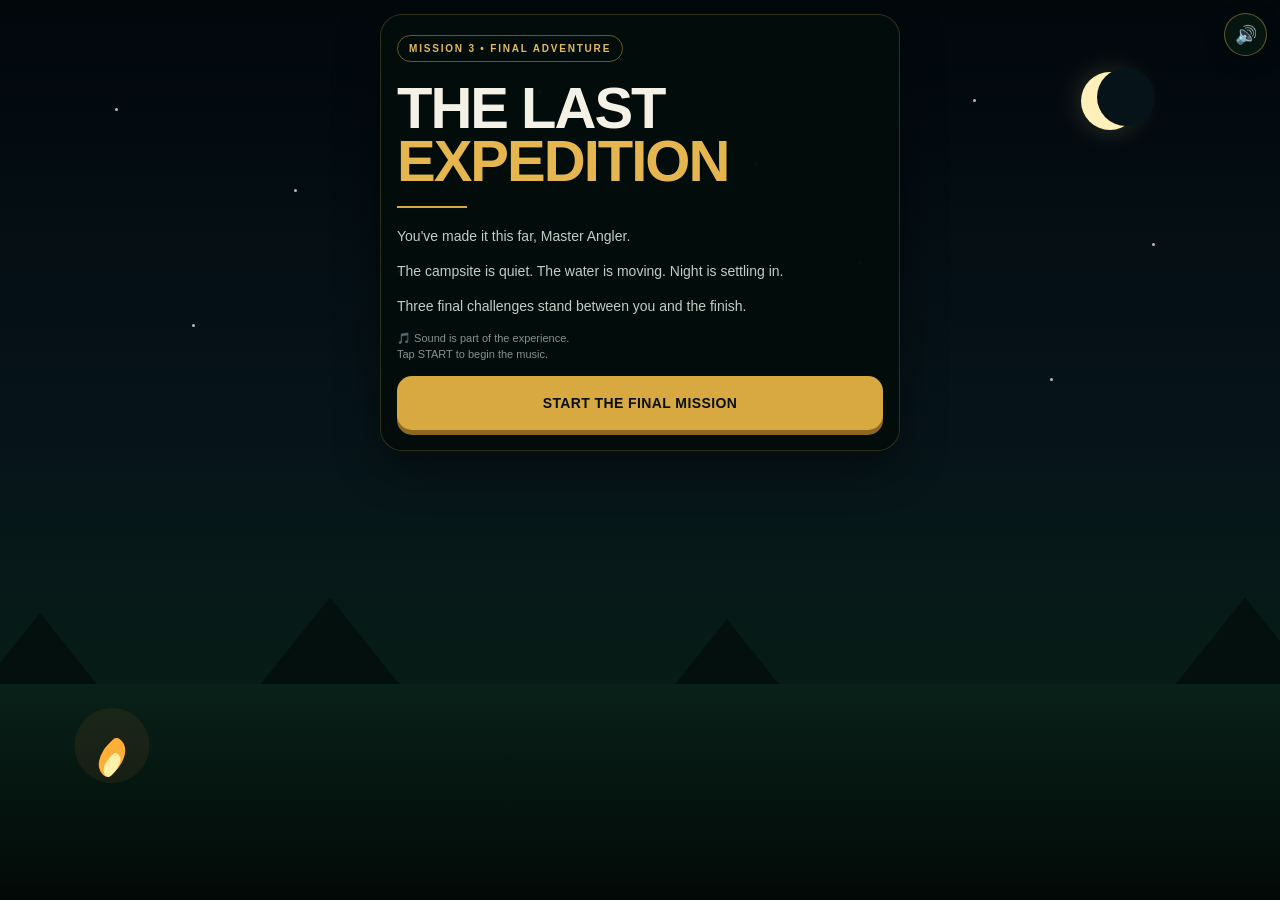
==== index.html @ 0a861576 "Update index.html" ====
<!DOCTYPE html>
<html lang="en">
<head>
<meta charset="UTF-8">

<meta name="viewport"
      content="width=device-width,
               initial-scale=1,
               maximum-scale=1,
               viewport-fit=cover,
               user-scalable=no">

<meta name="theme-color" content="#06110f">
<meta name="apple-mobile-web-app-capable" content="yes">
<meta name="apple-mobile-web-app-status-bar-style" content="black-translucent">

<title>Mission 3 — The Final Expedition</title>

<style>
/* =========================================================
   MISSION 3
   MOBILE-FIRST / IPHONE OPTIMISED
   No external images
   No external CSS
   No external JavaScript
   ========================================================= */

*{
    box-sizing:border-box;
    -webkit-tap-highlight-color:transparent;
}

html,
body{
    margin:0;
    padding:0;
    width:100%;
    height:100%;
    overflow:hidden;
    background:#020907;
    color:#f4f1e6;
    font-family:-apple-system,
                 BlinkMacSystemFont,
                 "Segoe UI",
                 Arial,
                 sans-serif;
}

body{
    overscroll-behavior:none;
}

button,
input{
    font:inherit;
}

button{
    -webkit-appearance:none;
    appearance:none;
}

/* =========================================================
   MAIN WORLD
   ========================================================= */

#app{
    position:relative;
    width:100%;
    height:100svh;
    min-height:100svh;
    overflow:hidden;
    background:
        linear-gradient(
            180deg,
            #02070c 0%,
            #06141a 48%,
            #071c16 76%,
            #020907 100%
        );
}

/* =========================================================
   NIGHT SKY
   ========================================================= */

.sky{
    position:absolute;
    inset:0;
    pointer-events:none;
}

.star{
    position:absolute;
    width:3px;
    height:3px;
    border-radius:50%;
    background:rgba(255,255,255,.72);
}

.s1{left:9%;top:12%}
.s2{left:23%;top:21%}
.s3{left:42%;top:10%}
.s4{left:59%;top:18%}
.s5{left:76%;top:11%}
.s6{left:90%;top:27%}
.s7{left:15%;top:36%}
.s8{left:35%;top:43%}
.s9{left:54%;top:34%}
.s10{left:82%;top:42%}
.s11{left:67%;top:29%}
.s12{left:31%;top:30%}

/* =========================================================
   MOON
   ========================================================= */

.moon{
    position:absolute;
    width:58px;
    height:58px;
    top:8%;
    right:11%;
    border-radius:50%;
    background:#fff0bb;
    box-shadow:0 0 28px rgba(255,220,135,.20);
}

.moon:after{
    content:"";
    position:absolute;
    width:58px;
    height:58px;
    left:16px;
    top:-4px;
    border-radius:50%;
    background:#06141a;
}

/* =========================================================
   MOUNTAINS
   ========================================================= */

.mountains{
    position:absolute;
    left:0;
    right:0;
    bottom:18%;
    height:24%;
    pointer-events:none;
}

.mountain{
    position:absolute;
    bottom:0;
    width:0;
    height:0;
    border-left:100px solid transparent;
    border-right:100px solid transparent;
    border-bottom:125px solid #03100d;
}

.m1{
    left:-60px;
}

.m2{
    left:18%;
    transform:scale(1.25);
}

.m3{
    left:49%;
    transform:scale(.9);
}

.m4{
    right:-65px;
    transform:scale(1.25);
}

/* =========================================================
   GROUND
   ========================================================= */

.ground{
    position:absolute;
    left:0;
    right:0;
    bottom:0;
    height:24%;
    background:
        linear-gradient(
            180deg,
            #092119,
            #020907
        );
}

/* =========================================================
   CAMPFIRE
   ========================================================= */

.campfire{
    position:absolute;
    left:7%;
    bottom:13%;
    width:45px;
    height:58px;
    pointer-events:none;
}

.fireGlow{
    position:absolute;
    left:50%;
    bottom:0;
    width:75px;
    height:75px;
    transform:translateX(-50%);
    border-radius:50%;
    background:rgba(255,147,45,.07);
}

.fireFlame{
    position:absolute;
    left:50%;
    bottom:7px;
    width:24px;
    height:37px;
    transform:
        translateX(-50%)
        rotate(45deg);
    border-radius:5px 70% 5px 70%;
    background:#ffae37;
    animation:fireMove 1.2s ease-in-out infinite alternate;
}

.fireCore{
    position:absolute;
    left:50%;
    bottom:6px;
    width:14px;
    height:24px;
    transform:
        translateX(-50%)
        rotate(45deg);
    border-radius:4px 70% 4px 70%;
    background:#fff1a8;
}

@keyframes fireMove{
    from{
        transform:
            translateX(-50%)
            rotate(40deg)
            scale(.92);
    }
    to{
        transform:
            translateX(-50%)
            rotate(50deg)
            scale(1.06);
    }
}

/* =========================================================
   GAME CONTAINER
   ========================================================= */

#screen{
    position:absolute;
    inset:0;
    z-index:10;

    overflow-y:auto;
    overflow-x:hidden;

    -webkit-overflow-scrolling:touch;

    padding:
        max(14px,env(safe-area-inset-top))
        12px
        max(18px,env(safe-area-inset-bottom));
}

.panel{
    width:100%;
    max-width:520px;
    margin:0 auto;

    padding:20px 16px;

    border-radius:22px;

    background:rgba(3,13,11,.96);

    border:1px solid rgba(229,184,79,.20);

    box-shadow:
        0 15px 45px rgba(0,0,0,.45);
}

.hidden{
    display:none!important;
}

/* =========================================================
   TYPOGRAPHY
   ========================================================= */

.eyebrow{
    display:inline-block;

    padding:7px 11px;

    border:1px solid rgba(225,180,76,.45);
    border-radius:999px;

    color:#e6b85c;

    font-size:10px;
    font-weight:900;
    letter-spacing:1.8px;
}

h1{
    margin:16px 0 0;

    font-size:
        clamp(38px,11vw,58px);

    line-height:.91;

    letter-spacing:-2px;
}

h2{
    margin:8px 0 10px;

    font-size:27px;
    line-height:1.05;

    letter-spacing:-.5px;
}

.gold{
    color:#e5b64f;
}

.subtitle{
    color:#c2cdc7;
    font-size:14px;
    line-height:1.52;
}

.small{
    color:#83938d;
    font-size:11px;
    line-height:1.45;
}

/* =========================================================
   BUTTON
   ========================================================= */

.btn{
    display:block;

    width:100%;
    min-height:54px;

    margin-top:13px;

    border:0;
    border-radius:15px;

    background:#d9a941;
    color:#07100c;

    font-size:14px;
    font-weight:900;

    letter-spacing:.4px;

    box-shadow:
        0 5px 0 #8c671f;

    cursor:pointer;

    transition:
        transform .08s ease,
        box-shadow .08s ease;
}

.btn:active{
    transform:translateY(4px);
    box-shadow:0 1px 0 #8c671f;
}

.btn.secondary{
    background:#10251f;
    color:#e9eee8;
    border:1px solid rgba(255,255,255,.10);
    box-shadow:none;
}

/* =========================================================
   AUDIO BUTTON
   ========================================================= */

.soundButton{
    position:fixed;
    z-index:50;

    right:13px;
    top:
        max(13px,env(safe-area-inset-top));

    width:43px;
    height:43px;

    border-radius:50%;

    border:1px solid rgba(232,187,78,.40);

    background:#071511;
    color:#e4b958;

    font-size:18px;

    box-shadow:0 5px 18px rgba(0,0,0,.35);
}

.soundButton:active{
    transform:scale(.94);
}

/* =========================================================
   START SCREEN
   ========================================================= */

.startIntro{
    margin-top:20px;
}

.startLine{
    width:70px;
    height:2px;

    margin:18px 0;

    background:#d9a941;
}

/* =========================================================
   GAME HEADER
   ========================================================= */

.gameHeader{
    display:flex;
    justify-content:space-between;
    align-items:center;

    margin-bottom:12px;
}

.missionLabel{
    color:#e2b451;
    font-size:10px;
    font-weight:900;
    letter-spacing:1.6px;
}

.audioLabel{
    color:#7f938b;
    font-size:9px;
    letter-spacing:.8px;
}

.progress{
    width:100%;
    height:5px;

    margin-bottom:20px;

    overflow:hidden;

    border-radius:99px;

    background:#14251f;
}

.progressBar{
    height:100%;
    width:33.33%;

    background:#d9a941;

    transition:width .25s ease;
}

/* =========================================================
   CHALLENGE LABEL
   ========================================================= */

.challengeLabel{
    color:#dbad4c;

    font-size:10px;
    font-weight:900;

    letter-spacing:1.7px;
}

/* =========================================================
   WATER CHALLENGE
   ========================================================= */

.waterScene{
    position:relative;

    width:100%;
    height:130px;

    margin:14px 0;

    overflow:hidden;

    border-radius:17px;

    border:1px solid rgba(255,255,255,.09);

    background:
        linear-gradient(
            180deg,
            #78939a 0%,
            #365f69 34%,
            #0b3139 100%
        );
}

.waterLine{
    position:absolute;

    left:-5%;
    width:110%;
    height:18px;

    border-top:
        2px solid
        rgba(226,243,238,.55);

    border-radius:50%;
}

.w1{
    top:27px;
    transform:skewY(-2deg);
}

.w2{
    top:58px;
    transform:skewY(2deg);
}

.w3{
    top:91px;
    transform:skewY(-1deg);
}

.current{
    position:absolute;

    left:15%;
    top:48%;

    color:rgba(255,255,255,.68);

    font-size:25px;

    animation:
        waterDrift 2.1s ease-in-out
        infinite alternate;
}

@keyframes waterDrift{
    from{
        transform:translateX(0);
    }
    to{
        transform:translateX(45px);
    }
}

.waterNote{
    position:absolute;

    right:12px;
    bottom:9px;

    padding:5px 8px;

    border-radius:8px;

    background:rgba(0,0,0,.22);

    color:#e4efeb;

    font-size:9px;
}

/* =========================================================
   CHOICE GRID
   ========================================================= */

.choiceGrid{
    display:grid;

    grid-template-columns:
        repeat(2,minmax(0,1fr));

    gap:9px;

    margin-top:12px;
}

.choice{
    min-height:94px;

    padding:12px;

    text-align:left;

    border-radius:15px;

    border:
        1px solid
        rgba(255,255,255,.09);

    background:#0a1a15;

    color:#eef1e9;

    cursor:pointer;

    transition:
        transform .08s ease,
        background .15s ease,
        border-color .15s ease;
}

.choice:active{
    transform:scale(.97);
}

.choice strong{
    display:block;

    margin-bottom:5px;

    color:#e4b960;

    font-size:13px;
}

.choice span{
    display:block;

    color:#aab9b2;

    font-size:10px;

    line-height:1.4;
}

.choice.correct{
    border-color:#6fbd89;
    background:#0b281b;
}

.choice.wrong{
    border-color:#b85d50;
    background:#2a1513;
}

/* =========================================================
   FEEDBACK
   ========================================================= */

.feedback{
    min-height:48px;

    margin-top:12px;
    padding:11px 12px;

    border-radius:13px;

    background:#06120f;

    color:#b8c5bf;

    font-size:11px;
    line-height:1.45;
}

/* =========================================================
   CHALLENGE 2
   ========================================================= */

.setupBox{
    margin-top:13px;
    padding:14px;

    border-radius:15px;

    background:#091a15;

    border:
        1px solid
        rgba(255,255,255,.07);
}

.setupTitle{
    color:#e5bd69;
    font-weight:900;
    font-size:13px;
}

.setupItems{
    display:grid;

    grid-template-columns:
        repeat(2,minmax(0,1fr));

    gap:8px;

    margin-top:10px;
}

.setupItem{
    min-height:72px;

    border-radius:13px;

    border:
        1px solid
        rgba(255,255,255,.08);

    background:#0d211a;

    color:#e7ece7;

    cursor:pointer;

    font-size:11px;
}

.setupItem.selected{
    border-color:#d9a941;
    background:#1c2818;
}

.setupItem.correct{
    border-color:#6fbd89;
    background:#0b281b;
}

.setupItem.wrong{
    border-color:#b85d50;
    background:#2a1513;
}

.order{
    display:block;

    margin-top:3px;

    color:#7f918a;
    font-size:9px;
}

/* =========================================================
   CHALLENGE 3
   ========================================================= */

.compassWrap{
    margin:15px auto 8px;

    width:170px;
    height:170px;

    position:relative;
}

.compass{
    position:absolute;
    inset:0;

    border-radius:50%;

    border:
        2px solid
        rgba(225,182,82,.45);

    background:
        radial-gradient(
            circle,
            #10251f 0 48%,
            #071511 49% 100%
        );

    box-shadow:
        0 0 28px rgba(0,0,0,.30);
}

.compass .n,
.compass .s,
.compass .e,
.compass .w{
    position:absolute;

    font-weight:900;
    font-size:12px;
}

.compass .n{
    top:8px;
    left:50%;
    transform:translateX(-50%);
    color:#e4b554;
}

.compass .s{
    bottom:8px;
    left:50%;
    transform:translateX(-50%);
    color:#7e9189;
}

.compass .e{
    right:10px;
    top:50%;
    transform:translateY(-50%);
    color:#7e9189;
}

.compass .w{
    left:10px;
    top:50%;
    transform:translateY(-50%);
    color:#7e9189;
}

.compassNeedle{
    position:absolute;

    left:50%;
    top:50%;

    width:4px;
    height:112px;

    transform:
        translate(-50%,-50%)
        rotate(0deg);

    transform-origin:center;

    transition:
        transform .12s linear;
}

.compassNeedle:before{
    content:"";

    position:absolute;

    left:-5px;
    top:0;

    border-left:
        7px solid transparent;

    border-right:
        7px solid transparent;

    border-bottom:
        56px solid #d9a941;
}

.compassNeedle:after{
    content:"";

    position:absolute;

    left:-5px;
    bottom:0;

    border-left:
        7px solid transparent;

    border-right:
        7px solid transparent;

    border-top:
        56px solid #52665e;
}

.compassCenter{
    position:absolute;

    left:50%;
    top:50%;

    width:13px;
    height:13px;

    transform:translate(-50%,-50%);

    border-radius:50%;

    background:#e5bb59;

    border:3px solid #06110e;
}

.headingControl{
    width:100%;
    accent-color:#d9a941;
}

.headingReadout{
    display:flex;
    justify-content:space-between;

    margin-top:6px;

    color:#899b93;
    font-size:10px;
}

.headingValue{
    color:#e3b75a;
    font-weight:900;
}

/* =========================================================
   FINAL
   ========================================================= */

.final{
    text-align:center;
}

.finalIcon{
    font-size:46px;
    margin-bottom:6px;
}

.finalTitle{
    margin:14px 0 17px;

    font-size:
        clamp(38px,11vw,62px);

    line-height:.91;

    letter-spacing:-2px;
}

.finalDetails{
    margin:18px 0;
    padding:15px;

    border-radius:16px;

    background:#071711;

    border:
        1px solid
        rgba(226,181,77,.18);
}

.finalDetails div{
    margin:8px 0;

    color:#b6c3bd;

    font-size:12px;
}

.finalDetails strong{
    color:#e4b75a;
}

.countdown{
    margin-top:22px;

    color:#e4b75a;

    font-size:12px;
    font-weight:900;

    letter-spacing:1.7px;
}

/* =========================================================
   VERY SMALL PHONES
   ========================================================= */

@media(max-width:380px){

    .panel{
        padding:18px 14px;
    }

    h1{
        font-size:36px;
    }

    h2{
        font-size:24px;
    }

    .choice{
        min-height:88px;
        padding:10px;
    }

    .choice strong{
        font-size:12px;
    }

    .choice span{
        font-size:9px;
    }

    .compassWrap{
        width:150px;
        height:150px;
    }

    .compassNeedle{
        height:98px;
    }

    .compassNeedle:before{
        border-bottom-width:49px;
    }

    .compassNeedle:after{
        border-top-width:49px;
    }
}

/* =========================================================
   REDUCE MOTION
   ========================================================= */

@media(prefers-reduced-motion:reduce){

    .fireFlame,
    .current{
        animation:none!important;
    }

    *{
        scroll-behavior:auto!important;
    }
}
</style>
</head>


<body>

<div id="app">

    <!-- LIGHTWEIGHT BACKGROUND -->

    <div class="sky">
        <span class="star s1"></span>
        <span class="star s2"></span>
        <span class="star s3"></span>
        <span class="star s4"></span>
        <span class="star s5"></span>
        <span class="star s6"></span>
        <span class="star s7"></span>
        <span class="star s8"></span>
        <span class="star s9"></span>
        <span class="star s10"></span>
        <span class="star s11"></span>
        <span class="star s12"></span>
    </div>

    <div class="moon"></div>

    <div class="mountains">
        <div class="mountain m1"></div>
        <div class="mountain m2"></div>
        <div class="mountain m3"></div>
        <div class="mountain m4"></div>
    </div>

    <div class="ground"></div>

    <div class="campfire">
        <div class="fireGlow"></div>
        <div class="fireFlame"></div>
        <div class="fireCore"></div>
    </div>


    <!-- =====================================================
         REAL EMBEDDED AUDIO

         This is an actual MP3 embedded directly into the HTML.
         It does NOT need an audio.mp3 file in GitHub.

         It starts after the player presses START.
         ===================================================== -->

    <audio
        id="bgMusic"
        loop
        preload="auto"
        playsinline
        webkit-playsinline>

        <source
            src="[data-uri]"
            type="audio/mpeg">
    </audio>


    <!-- SOUND CONTROL -->

    <button
        class="soundButton"
        id="soundButton"
        aria-label="Toggle sound">
        🔊
    </button>


    <!-- =====================================================
         MAIN SCREEN
         ===================================================== -->

    <main id="screen">

        <!-- START -->

        <section
            class="panel"
            id="startScreen">

            <div class="eyebrow">
                MISSION 3 • FINAL ADVENTURE
            </div>

            <div class="startIntro">

                <h1>
                    THE LAST<br>
                    <span class="gold">
                        EXPEDITION
                    </span>
                </h1>

                <div class="startLine"></div>

                <p class="subtitle">
                    You've made it this far,
                    Master Angler.
                </p>

                <p class="subtitle">
                    The campsite is quiet.
                    The water is moving.
                    Night is settling in.
                </p>

                <p class="subtitle">
                    Three final challenges stand
                    between you and the finish.
                </p>

                <p class="small">
                    🎵 Sound is part of the experience.<br>
                    Tap START to begin the music.
                </p>

                <button
                    class="btn"
                    id="startBtn">
                    START THE FINAL MISSION
                </button>

            </div>

        </section>


        <!-- =================================================
             GAME
             ================================================= -->

        <section
            class="panel hidden"
            id="gameScreen">

            <div class="gameHeader">

                <div class="missionLabel">
                    MISSION 3 / FINAL
                </div>

                <div
                    class="audioLabel"
                    id="audioLabel">
                    🎵 NIGHT AMBIENCE
                </div>

            </div>

            <div class="progress">
                <div
                    class="progressBar"
                    id="progressBar">
                </div>
            </div>


            <!-- =================================================
                 CHALLENGE 1
                 ================================================= -->

            <div id="challenge1">

                <div class="challengeLabel">
                    CHALLENGE 01 — READ THE WATER
                </div>

                <h2>
                    Which water would you trust?
                </h2>

                <p class="subtitle">
                    You're approaching a new stretch
                    of shoreline at dusk. Read the
                    surface before choosing where to
                    approach.
                </p>

                <div class="waterScene">

                    <div class="waterLine w1"></div>
                    <div class="waterLine w2"></div>
                    <div class="waterLine w3"></div>

                    <div class="current">
                        → → →
                    </div>

                    <div class="waterNote">
                        Observe the current
                    </div>

                </div>


                <div class="choiceGrid">

                    <button
                        class="choice waterChoice"
                        data-correct="false">

                        <strong>
                            🌊 Breaking Surge
                        </strong>

                        <span>
                            Repeated waves are hitting
                            the shoreline with force.
                        </span>

                    </button>


                    <button
                        class="choice waterChoice"
                        data-correct="true">

                        <strong>
                            🌊 Steady Current
                        </strong>

                        <span>
                            A predictable flow with a
                            relatively clean surface.
                        </span>

                    </button>


                    <button
                        class="choice waterChoice"
                        data-correct="false">

                        <strong>
                            🌀 Strong Eddy
                        </strong>

                        <span>
                            Water is visibly rotating
                            back against the main flow.
                        </span>

                    </button>


                    <button
                        class="choice waterChoice"
                        data-correct="false">

                        <strong>
                            ⚡ Whitewater
                        </strong>

                        <span>
                            Fast, broken water with
                            obvious turbulence.
                        </span>

                    </button>

                </div>


                <div
                    class="feedback"
                    id="feedback1">

                    Study the water carefully.
                    Don't rush the decision.

                </div>


                <button
                    class="btn hidden"
                    id="next1">

                    CONTINUE

                </button>

            </div>


            <!-- =================================================
                 CHALLENGE 2
                 ================================================= -->

            <div
                id="challenge2"
                class="hidden">

                <div class="challengeLabel">
                    CHALLENGE 02 — SECURE THE CAMP
                </div>

                <h2>
                    A wind is coming in.
                </h2>

                <p class="subtitle">
                    Before darkness settles completely,
                    secure the important equipment.
                    Tap the items in the order you would
                    realistically prepare camp.
                </p>


                <div class="setupBox">

                    <div class="setupTitle">
                        CAMP SETUP
                    </div>

                    <p class="small">
                        Choose the correct order.
                    </p>


                    <div class="setupItems">

                        <button
                            class="setupItem"
                            data-order="2">

                            ⛺<br>
                            Secure Tent

                            <span class="order">
                                shelter
                            </span>

                        </button>


                        <button
                            class="setupItem"
                            data-order="4">

                            🎒<br>
                            Secure Gear

                            <span class="order">
                                equipment
                            </span>

                        </button>


                        <button
                            class="setupItem"
                            data-order="1">

                            🪵<br>
                            Prepare Ground

                            <span class="order">
                                first
                            </span>

                        </button>


                        <button
                            class="setupItem"
                            data-order="3">

                            🏮<br>
                            Place Lantern

                            <span class="order">
                                lighting
                            </span>

                        </button>

                    </div>

                </div>


                <div
                    class="feedback"
                    id="feedback2">

                    Start with the thing that keeps
                    everything else stable.

                </div>


                <button
                    class="btn hidden"
                    id="next2">

                    CONTINUE

                </button>

            </div>


            <!-- =================================================
                 CHALLENGE 3
                 ================================================= -->

            <div
                id="challenge3"
                class="hidden">

                <div class="challengeLabel">
                    CHALLENGE 03 — FIND THE CAMP
                </div>

                <h2>
                    Navigate home.
                </h2>

                <p class="subtitle">
                    It's getting dark. Your campsite is
                    south-east from your current position.
                    Use the compass to set your bearing.
                </p>


                <div class="compassWrap">

                    <div class="compass">

                        <div class="n">
                            N
                        </div>

                        <div class="s">
                            S
                        </div>

                        <div class="e">
                            E
                        </div>

                        <div class="w">
                            W
                        </div>

                        <div
                            class="compassNeedle"
                            id="compassNeedle">
                        </div>

                        <div class="compassCenter"></div>

                    </div>

                </div>


                <input
                    type="range"
                    class="headingControl"
                    id="headingControl"
                    min="0"
                    max="359"
                    value="0">


                <div class="headingReadout">

                    <span>
                        NORTH
                    </span>

                    <span>
                        Heading:
                        <strong
                            class="headingValue"
                            id="headingValue">
                            0°
                        </strong>
                    </span>

                    <span>
                        SE = 135°
                    </span>

                </div>


                <div
                    class="feedback"
                    id="feedback3">

                    Rotate the compass until your
                    bearing reaches approximately
                    135° — south-east.

                </div>


                <button
                    class="btn hidden"
                    id="finishBtn">

                    COMPLETE MISSION

                </button>

            </div>

        </section>


        <!-- =================================================
             FINAL REVEAL
             ================================================= -->

        <section
            class="panel final hidden"
            id="finalScreen">

            <div class="finalIcon">
                🏕️
            </div>

            <div class="eyebrow">
                MISSION COMPLETE
            </div>


            <div class="finalTitle">

                YOU DID IT,<br>

                <span class="gold">
                    MASTER ANGLER.
                </span>

            </div>


            <p class="subtitle">
                Three challenges.<br>
                One final adventure.<br>
                And you made it all the way to the end.
            </p>


            <div class="finalDetails">

                <div>
                    📍
                    <strong>
                        EAST COAST PARK
                    </strong>
                </div>

                <div>
                    📅
                    <strong>
                        21–22 AUGUST 2026
                    </strong>
                </div>

                <div>
                    ⏰
                    <strong>
                        3:00 PM
                    </strong>
                </div>

            </div>


            <p class="subtitle">

                Pack your bags.<br>

                Bring your fishing gear.<br>

                And come ready for an adventure
                with me. ❤️

            </p>


            <div class="countdown">
                THE COUNTDOWN BEGINS… ⏳
            </div>

        </section>

    </main>

</div>


<script>
/* =========================================================
   MISSION 3
   LIGHTWEIGHT MOBILE GAME LOGIC

   IMPORTANT:
   Music uses HTMLAudio rather than Web Audio.
   This is much more reliable on iPhone Safari.
   ========================================================= */

(function(){

"use strict";


/* =========================================================
   ELEMENTS
   ========================================================= */

const startBtn =
    document.getElementById("startBtn");

const startScreen =
    document.getElementById("startScreen");

const gameScreen =
    document.getElementById("gameScreen");

const finalScreen =
    document.getElementById("finalScreen");

const bgMusic =
    document.getElementById("bgMusic");

const soundButton =
    document.getElementById("soundButton");

const audioLabel =
    document.getElementById("audioLabel");

const progressBar =
    document.getElementById("progressBar");


/* =========================================================
   AUDIO
   ========================================================= */

let musicOn = true;


/*
 * Keep the music volume moderate.
 * Safari/iPhone will use the normal device volume.
 */

bgMusic.volume = 0.48;


/*
 * Start music directly from the user's tap.
 *
 * This is important:
 * iPhone Safari normally blocks autoplay.
 */

function startMusic(){

    if(!musicOn){
        return;
    }

    const promise = bgMusic.play();

    if(promise !== undefined){

        promise
        .then(function(){

            audioLabel.textContent =
                "● MUSIC ON";

            soundButton.textContent =
                "🔊";

        })
        .catch(function(){

            /*
             * If Safari refuses the first attempt,
             * show a very obvious retry state.
             */

            audioLabel.textContent =
                "TAP 🔊 FOR SOUND";

            soundButton.textContent =
                "🔇";

        });

    }

}


/*
 * Sound toggle.
 */

soundButton.addEventListener(
    "click",
    function(){

        if(bgMusic.paused){

            musicOn = true;

            const p = bgMusic.play();

            if(p && p.catch){
                p.catch(function(){});
            }

            soundButton.textContent =
                "🔊";

            audioLabel.textContent =
                "● MUSIC ON";

        }else{

            musicOn = false;

            bgMusic.pause();

            soundButton.textContent =
                "🔇";

            audioLabel.textContent =
                "MUSIC OFF";

        }

    }
);


/*
 * If Safari suspends or pauses media unexpectedly,
 * the player can tap the sound button.
 *
 * We deliberately do NOT constantly call play(),
 * because Safari can treat that as unwanted autoplay.
 */


/* =========================================================
   START
   ========================================================= */

startBtn.addEventListener(
    "click",
    function(){

        /*
         * This click is the user gesture.
         * Start audio HERE.
         */

        startMusic();

        startScreen.classList.add("hidden");

        gameScreen.classList.remove("hidden");

        /*
         * Move page back to top.
         */

        document.getElementById("screen").scrollTop = 0;

    },
    {passive:true}
);


/* =========================================================
   SMALL GAME SOUND
   ========================================================= */

/*
 * We use the already-playing music for the atmosphere.
 * Challenge feedback is visual to avoid creating lots
 * of WebAudio objects on the phone.
 */


/* =========================================================
   CHALLENGE 1
   ========================================================= */

let waterComplete = false;

const waterChoices =
    document.querySelectorAll(".waterChoice");

const feedback1 =
    document.getElementById("feedback1");

const next1 =
    document.getElementById("next1");


waterChoices.forEach(function(button){

    button.addEventListener(
        "click",
        function(){

            if(waterComplete){
                return;
            }

            waterChoices.forEach(function(item){

                item.classList.remove(
                    "correct",
                    "wrong"
                );

            });


            const correct =
                button.dataset.correct === "true";


            if(correct){

                waterComplete = true;

                button.classList.add("correct");

                feedback1.innerHTML =
                    "✓ Good decision. A predictable current gives you better control and fewer surprises. That's the kind of water an experienced angler looks for.";

                next1.classList.remove(
                    "hidden"
                );

            }else{

                button.classList.add("wrong");

                feedback1.innerHTML =
                    "Not quite. Look again. You want predictable movement — not strong turbulence, breaking waves or reverse flow.";

            }

        },
        {passive:true}
    );

});


next1.addEventListener(
    "click",
    function(){

        document
            .getElementById("challenge1")
            .classList.add("hidden");

        document
            .getElementById("challenge2")
            .classList.remove("hidden");

        progressBar.style.width =
            "66.66%";

        document
            .getElementById("screen")
            .scrollTop = 0;

    }
);


/* =========================================================
   CHALLENGE 2
   ========================================================= */

let setupStep = 0;

const setupItems =
    document.querySelectorAll(".setupItem");

const feedback2 =
    document.getElementById("feedback2");

const next2 =
    document.getElementById("next2");


setupItems.forEach(function(button){

    button.addEventListener(
        "click",
        function(){

            if(
                button.classList.contains("correct") ||
                button.classList.contains("wrong")
            ){
                return;
            }


            const expected =
                setupStep + 1;

            const selected =
                Number(button.dataset.order);


            if(selected === expected){

                button.classList.add("correct");

                setupStep++;


                if(setupStep === 1){

                    feedback2.innerHTML =
                        "✓ Ground prepared. Good — a stable base comes first.";

                }

                if(setupStep === 2){

                    feedback2.innerHTML =
                        "✓ Tent secured. Now protect the camp from the dark.";

                }

                if(setupStep === 3){

                    feedback2.innerHTML =
                        "✓ Lantern placed. Now secure anything the wind could move.";

                }

                if(setupStep === 4){

                    feedback2.innerHTML =
                        "✓ Camp secure. Nothing important is left exposed.";

                    next2.classList.remove(
                        "hidden"
                    );

                }

            }else{

                button.classList.add("wrong");

                feedback2.innerHTML =
                    "Not quite. Think practically: establish the base, secure the shelter, set your light, then protect the equipment.";

                setTimeout(
                    function(){

                        button.classList.remove(
                            "wrong"
                        );

                    },
                    650
                );

            }

        },
        {passive:true}
    );

});


next2.addEventListener(
    "click",
    function(){

        document
            .getElementById("challenge2")
            .classList.add("hidden");

        document
            .getElementById("challenge3")
            .classList.remove("hidden");

        progressBar.style.width =
            "100%";

        document
            .getElementById("screen")
            .scrollTop = 0;

    }
);


/* =========================================================
   CHALLENGE 3
   ========================================================= */

const headingControl =
    document.getElementById("headingControl");

const headingValue =
    document.getElementById("headingValue");

const compassNeedle =
    document.getElementById("compassNeedle");

const feedback3 =
    document.getElementById("feedback3");

const finishBtn =
    document.getElementById("finishBtn");


let navigationComplete = false;


function updateHeading(){

    const degrees =
        Number(headingControl.value);


    headingValue.textContent =
        degrees + "°";


    compassNeedle.style.transform =
        "translate(-50%,-50%) rotate(" +
        degrees +
        "deg)";


    /*
     * Target is 135°.
     *
     * Give him a small realistic margin,
     * rather than requiring an exact pixel-perfect
     * slider position.
     */

    const difference =
        Math.abs(degrees - 135);


    if(difference <= 10){

        navigationComplete = true;

        feedback3.innerHTML =
            "✓ Bearing locked. 135° — south-east. Through the trees, you can just make out the warm glow of the campsite.";

        finishBtn.classList.remove(
            "hidden"
        );

    }else if(difference <= 30){

        feedback3.innerHTML =
            "You're close. Keep adjusting towards south-east.";

    }else if(degrees < 135){

        feedback3.innerHTML =
            "You're still too far north. Continue rotating towards south-east.";

    }else{

        feedback3.innerHTML =
            "You've passed the bearing. Bring it back towards 135°.";

    }

}


headingControl.addEventListener(
    "input",
    updateHeading
);


/* =========================================================
   FINISH
   ========================================================= */

finishBtn.addEventListener(
    "click",
    function(){

        if(!navigationComplete){
            return;
        }


        gameScreen.classList.add(
            "hidden"
        );

        finalScreen.classList.remove(
            "hidden"
        );


        document
            .getElementById("screen")
            .scrollTop = 0;


        /*
         * Let the final music continue.
         * Slightly raise volume for the reveal.
         */

        bgMusic.volume = 0.56;

    }
);


/* =========================================================
   SAFETY: KEEP GAME AT TOP WHEN ROTATING PHONE
   ========================================================= */

window.addEventListener(
    "orientationchange",
    function(){

        setTimeout(
            function(){

                document
                    .getElementById("screen")
                    .scrollTop = 0;

            },
            250
        );

    }
);


})();
</script>

</body>
</html>
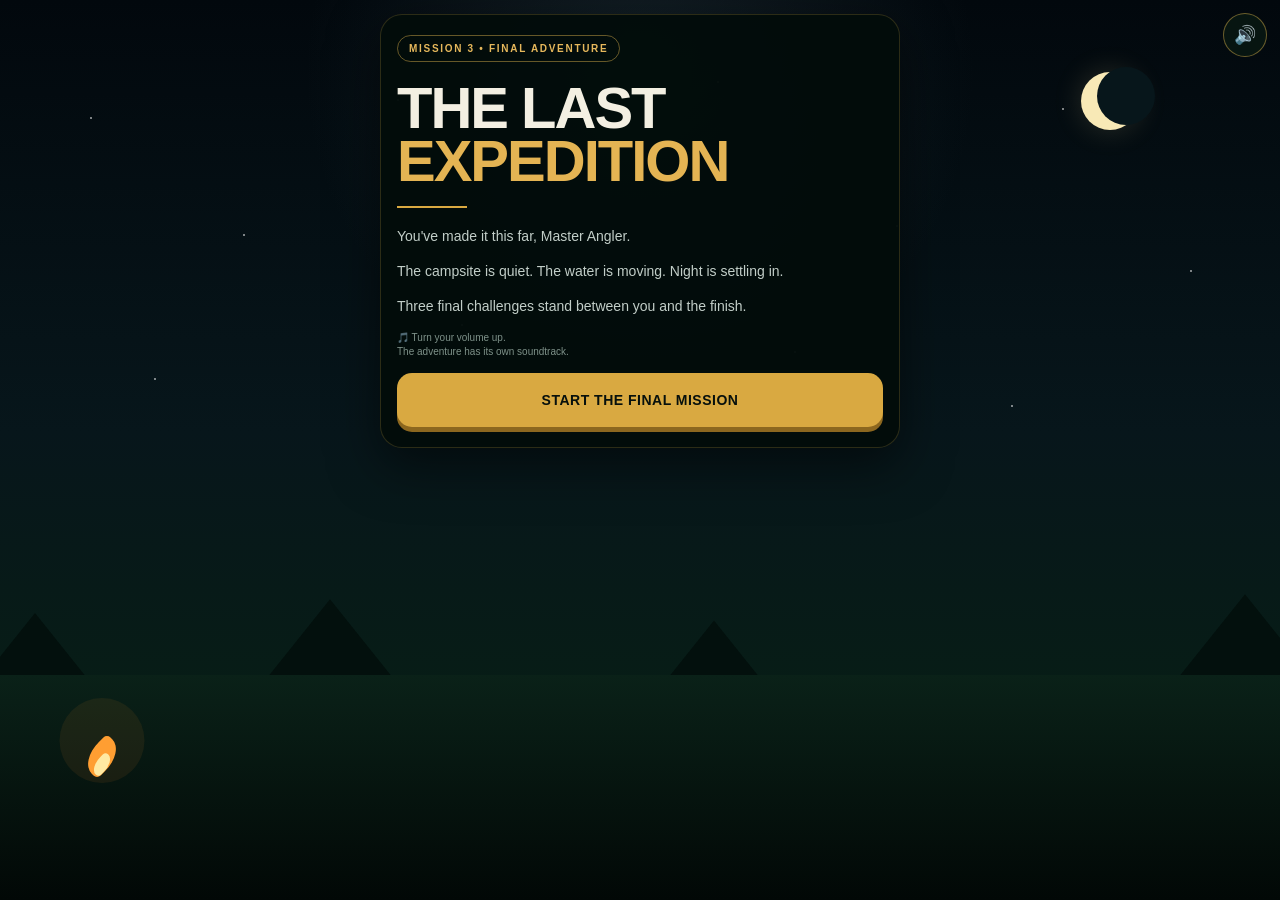
==== commit b88edf77: "Update index.html" ====
--- a/index.html
+++ b/index.html
@@ -7,22 +7,23 @@
       content="width=device-width,
                initial-scale=1,
                maximum-scale=1,
-               viewport-fit=cover,
-               user-scalable=no">
-
-<meta name="theme-color" content="#06110f">
+               user-scalable=no,
+               viewport-fit=cover">
+
+<meta name="theme-color" content="#06100d">
 <meta name="apple-mobile-web-app-capable" content="yes">
 <meta name="apple-mobile-web-app-status-bar-style" content="black-translucent">
 
-<title>Mission 3 — The Final Expedition</title>
+<title>MISSION 3 — THE FINAL EXPEDITION</title>
 
 <style>
 /* =========================================================
    MISSION 3
-   MOBILE-FIRST / IPHONE OPTIMISED
-   No external images
-   No external CSS
-   No external JavaScript
+   MOBILE-FIRST
+   SINGLE FILE
+   NO ASSETS
+   NO GAME.JS
+   NO STYLE.CSS
    ========================================================= */
 
 *{
@@ -32,18 +33,19 @@
 
 html,
 body{
+    width:100%;
+    height:100%;
     margin:0;
     padding:0;
-    width:100%;
-    height:100%;
     overflow:hidden;
-    background:#020907;
-    color:#f4f1e6;
-    font-family:-apple-system,
-                 BlinkMacSystemFont,
-                 "Segoe UI",
-                 Arial,
-                 sans-serif;
+    background:#020807;
+    color:#f3efe2;
+    font-family:
+        -apple-system,
+        BlinkMacSystemFont,
+        "Segoe UI",
+        Arial,
+        sans-serif;
 }
 
 body{
@@ -56,13 +58,10 @@
 }
 
 button{
+    appearance:none;
     -webkit-appearance:none;
-    appearance:none;
-}
-
-/* =========================================================
-   MAIN WORLD
-   ========================================================= */
+    cursor:pointer;
+}
 
 #app{
     position:relative;
@@ -70,18 +69,24 @@
     height:100svh;
     min-height:100svh;
     overflow:hidden;
+
     background:
+        radial-gradient(
+            circle at 50% 8%,
+            rgba(69,99,110,.25),
+            transparent 32%
+        ),
         linear-gradient(
             180deg,
-            #02070c 0%,
-            #06141a 48%,
-            #071c16 76%,
-            #020907 100%
+            #02080d 0%,
+            #07161b 48%,
+            #071d16 78%,
+            #020806 100%
         );
 }
 
 /* =========================================================
-   NIGHT SKY
+   BACKGROUND
    ========================================================= */
 
 .sky{
@@ -92,38 +97,36 @@
 
 .star{
     position:absolute;
-    width:3px;
-    height:3px;
+    width:2px;
+    height:2px;
     border-radius:50%;
-    background:rgba(255,255,255,.72);
-}
-
-.s1{left:9%;top:12%}
-.s2{left:23%;top:21%}
-.s3{left:42%;top:10%}
-.s4{left:59%;top:18%}
-.s5{left:76%;top:11%}
-.s6{left:90%;top:27%}
-.s7{left:15%;top:36%}
-.s8{left:35%;top:43%}
-.s9{left:54%;top:34%}
-.s10{left:82%;top:42%}
-.s11{left:67%;top:29%}
-.s12{left:31%;top:30%}
-
-/* =========================================================
-   MOON
-   ========================================================= */
+    background:#fff;
+    opacity:.65;
+}
+
+.s1{left:7%;top:13%}
+.s2{left:19%;top:26%}
+.s3{left:31%;top:11%}
+.s4{left:43%;top:20%}
+.s5{left:56%;top:9%}
+.s6{left:70%;top:25%}
+.s7{left:83%;top:12%}
+.s8{left:93%;top:30%}
+.s9{left:12%;top:42%}
+.s10{left:36%;top:36%}
+.s11{left:62%;top:39%}
+.s12{left:79%;top:45%}
 
 .moon{
     position:absolute;
     width:58px;
     height:58px;
+    right:11%;
     top:8%;
-    right:11%;
     border-radius:50%;
-    background:#fff0bb;
-    box-shadow:0 0 28px rgba(255,220,135,.20);
+    background:#f8e9b6;
+    box-shadow:
+        0 0 30px rgba(255,224,147,.16);
 }
 
 .moon:after{
@@ -132,22 +135,17 @@
     width:58px;
     height:58px;
     left:16px;
-    top:-4px;
+    top:-5px;
     border-radius:50%;
-    background:#06141a;
-}
-
-/* =========================================================
-   MOUNTAINS
-   ========================================================= */
+    background:#07161b;
+}
 
 .mountains{
     position:absolute;
     left:0;
     right:0;
     bottom:18%;
-    height:24%;
-    pointer-events:none;
+    height:26%;
 }
 
 .mountain{
@@ -155,45 +153,38 @@
     bottom:0;
     width:0;
     height:0;
+
     border-left:100px solid transparent;
     border-right:100px solid transparent;
     border-bottom:125px solid #03100d;
 }
 
-.m1{
-    left:-60px;
-}
-
+.m1{left:-65px}
 .m2{
     left:18%;
-    transform:scale(1.25);
-}
-
+    transform:scale(1.22);
+}
 .m3{
-    left:49%;
-    transform:scale(.9);
-}
-
+    left:48%;
+    transform:scale(.88);
+}
 .m4{
     right:-65px;
-    transform:scale(1.25);
-}
-
-/* =========================================================
-   GROUND
-   ========================================================= */
+    transform:scale(1.3);
+}
 
 .ground{
     position:absolute;
     left:0;
     right:0;
     bottom:0;
-    height:24%;
+    height:25%;
+
     background:
         linear-gradient(
             180deg,
-            #092119,
-            #020907
+            #0a2118,
+            #020806
         );
 }
 
@@ -203,10 +194,10 @@
 
 .campfire{
     position:absolute;
-    left:7%;
+    left:6%;
     bottom:13%;
-    width:45px;
-    height:58px;
+    width:50px;
+    height:62px;
     pointer-events:none;
 }
 
@@ -214,57 +205,69 @@
     position:absolute;
     left:50%;
     bottom:0;
-    width:75px;
-    height:75px;
+    width:85px;
+    height:85px;
     transform:translateX(-50%);
     border-radius:50%;
-    background:rgba(255,147,45,.07);
-}
-
-.fireFlame{
+    background:rgba(255,143,40,.08);
+}
+
+.fire{
     position:absolute;
     left:50%;
     bottom:7px;
-    width:24px;
-    height:37px;
+    width:25px;
+    height:39px;
     transform:
         translateX(-50%)
         rotate(45deg);
-    border-radius:5px 70% 5px 70%;
-    background:#ffae37;
-    animation:fireMove 1.2s ease-in-out infinite alternate;
+
+    border-radius:
+        5px 70% 5px 70%;
+
+    background:#ff9e32;
+
+    animation:
+        flame 1.1s
+        ease-in-out
+        infinite alternate;
 }
 
 .fireCore{
     position:absolute;
     left:50%;
-    bottom:6px;
-    width:14px;
-    height:24px;
+    bottom:7px;
+    width:13px;
+    height:23px;
+
     transform:
         translateX(-50%)
         rotate(45deg);
-    border-radius:4px 70% 4px 70%;
-    background:#fff1a8;
-}
-
-@keyframes fireMove{
+
+    border-radius:
+        4px 70% 4px 70%;
+
+    background:#ffe9a2;
+}
+
+@keyframes flame{
     from{
         transform:
             translateX(-50%)
             rotate(40deg)
-            scale(.92);
-    }
+            scale(.9);
+    }
+
     to{
         transform:
             translateX(-50%)
-            rotate(50deg)
-            scale(1.06);
+            rotate(51deg)
+            scale(1.08);
     }
 }
 
 /* =========================================================
-   GAME CONTAINER
+   SCREEN
    ========================================================= */
 
 #screen{
@@ -292,12 +295,15 @@
 
     border-radius:22px;
 
-    background:rgba(3,13,11,.96);
-
-    border:1px solid rgba(229,184,79,.20);
+    background:
+        rgba(3,13,11,.97);
+
+    border:
+        1px solid
+        rgba(224,180,76,.19);
 
     box-shadow:
-        0 15px 45px rgba(0,0,0,.45);
+        0 18px 50px rgba(0,0,0,.5);
 }
 
 .hidden{
@@ -305,7 +311,7 @@
 }
 
 /* =========================================================
-   TYPOGRAPHY
+   TEXT
    ========================================================= */
 
 .eyebrow{
@@ -313,14 +319,17 @@
 
     padding:7px 11px;
 
-    border:1px solid rgba(225,180,76,.45);
+    border:
+        1px solid
+        rgba(225,180,76,.45);
+
     border-radius:999px;
 
     color:#e6b85c;
 
     font-size:10px;
     font-weight:900;
-    letter-spacing:1.8px;
+    letter-spacing:1.7px;
 }
 
 h1{
@@ -335,27 +344,25 @@
 }
 
 h2{
-    margin:8px 0 10px;
+    margin:8px 0 9px;
 
     font-size:27px;
     line-height:1.05;
-
-    letter-spacing:-.5px;
 }
 
 .gold{
-    color:#e5b64f;
+    color:#e4b453;
 }
 
 .subtitle{
-    color:#c2cdc7;
+    color:#c2cec8;
     font-size:14px;
-    line-height:1.52;
+    line-height:1.5;
 }
 
 .small{
-    color:#83938d;
-    font-size:11px;
+    color:#7e9189;
+    font-size:10px;
     line-height:1.45;
 }
 
@@ -380,63 +387,47 @@
     font-size:14px;
     font-weight:900;
 
-    letter-spacing:.4px;
+    letter-spacing:.5px;
 
     box-shadow:
         0 5px 0 #8c671f;
-
-    cursor:pointer;
-
-    transition:
-        transform .08s ease,
-        box-shadow .08s ease;
 }
 
 .btn:active{
     transform:translateY(4px);
-    box-shadow:0 1px 0 #8c671f;
-}
-
-.btn.secondary{
-    background:#10251f;
-    color:#e9eee8;
-    border:1px solid rgba(255,255,255,.10);
-    box-shadow:none;
+    box-shadow:
+        0 1px 0 #8c671f;
 }
 
 /* =========================================================
-   AUDIO BUTTON
+   SOUND BUTTON
    ========================================================= */
 
 .soundButton{
     position:fixed;
-    z-index:50;
+    z-index:100;
 
     right:13px;
     top:
         max(13px,env(safe-area-inset-top));
 
-    width:43px;
-    height:43px;
+    width:44px;
+    height:44px;
 
     border-radius:50%;
 
-    border:1px solid rgba(232,187,78,.40);
+    border:
+        1px solid
+        rgba(229,185,79,.45);
 
     background:#071511;
-    color:#e4b958;
+    color:#e4b85c;
 
     font-size:18px;
-
-    box-shadow:0 5px 18px rgba(0,0,0,.35);
-}
-
-.soundButton:active{
-    transform:scale(.94);
 }
 
 /* =========================================================
-   START SCREEN
+   START
    ========================================================= */
 
 .startIntro{
@@ -446,9 +437,7 @@
 .startLine{
     width:70px;
     height:2px;
-
     margin:18px 0;
-
     background:#d9a941;
 }
 
@@ -460,47 +449,44 @@
     display:flex;
     justify-content:space-between;
     align-items:center;
-
     margin-bottom:12px;
 }
 
 .missionLabel{
-    color:#e2b451;
+    color:#e3b34f;
     font-size:10px;
     font-weight:900;
     letter-spacing:1.6px;
 }
 
 .audioLabel{
-    color:#7f938b;
+    color:#82958d;
     font-size:9px;
-    letter-spacing:.8px;
 }
 
 .progress{
     width:100%;
     height:5px;
-
-    margin-bottom:20px;
-
+    margin-bottom:18px;
+
+    border-radius:99px;
     overflow:hidden;
 
-    border-radius:99px;
-
-    background:#14251f;
+    background:#13251e;
 }
 
 .progressBar{
+    width:11%;
     height:100%;
-    width:33.33%;
 
     background:#d9a941;
 
-    transition:width .25s ease;
+    transition:
+        width .35s ease;
 }
 
 /* =========================================================
-   CHALLENGE LABEL
+   LEVEL HEADER
    ========================================================= */
 
 .challengeLabel{
@@ -512,15 +498,46 @@
     letter-spacing:1.7px;
 }
 
+.levelRow{
+    display:flex;
+    justify-content:space-between;
+    align-items:center;
+
+    margin-top:9px;
+}
+
+.levelBadge{
+    padding:5px 8px;
+
+    border-radius:8px;
+
+    background:#10231c;
+
+    color:#d8e2dc;
+
+    font-size:9px;
+    font-weight:900;
+}
+
+.difficulty{
+    font-size:10px;
+    font-weight:900;
+}
+
+.easy{color:#7ec58c}
+.medium{color:#d4bd64}
+.hard{color:#e79650}
+.expert{color:#db6457}
+
 /* =========================================================
-   WATER CHALLENGE
+   WATER
    ========================================================= */
 
 .waterScene{
     position:relative;
 
     width:100%;
-    height:130px;
+    height:150px;
 
     margin:14px 0;
 
@@ -528,81 +545,201 @@
 
     border-radius:17px;
 
-    border:1px solid rgba(255,255,255,.09);
+    border:
+        1px solid
+        rgba(255,255,255,.09);
 
     background:
         linear-gradient(
             180deg,
-            #78939a 0%,
-            #365f69 34%,
-            #0b3139 100%
+            #7b979d 0%,
+            #3c6872 34%,
+            #092e36 100%
+        );
+}
+
+.waterScene.calm{
+    background:
+        linear-gradient(
+            180deg,
+            #8aa3a5,
+            #497984,
+            #123e46
+        );
+}
+
+.waterScene.rough{
+    background:
+        linear-gradient(
+            180deg,
+            #63777b,
+            #345761,
+            #102a31
+        );
+}
+
+.waterScene.eddy{
+    background:
+        radial-gradient(
+            ellipse at 52% 55%,
+            #6c9ca1,
+            #245763 28%,
+            #0a3038 62%,
+            #061c22
+        );
+}
+
+.waterScene.streak{
+    background:
+        linear-gradient(
+            180deg,
+            #78969c,
+            #275b65 42%,
+            #082d35
         );
 }
 
 .waterLine{
     position:absolute;
 
-    left:-5%;
-    width:110%;
-    height:18px;
+    left:-8%;
+    width:116%;
+    height:20px;
 
     border-top:
         2px solid
-        rgba(226,243,238,.55);
+        rgba(235,247,241,.53);
 
     border-radius:50%;
 }
 
-.w1{
-    top:27px;
-    transform:skewY(-2deg);
-}
-
-.w2{
-    top:58px;
-    transform:skewY(2deg);
-}
-
-.w3{
-    top:91px;
-    transform:skewY(-1deg);
-}
-
-.current{
+.w1{top:25px}
+.w2{top:58px}
+.w3{top:92px}
+.w4{top:124px}
+
+.waveSmall{
     position:absolute;
 
-    left:15%;
+    width:45px;
+    height:12px;
+
+    border-top:
+        2px solid
+        rgba(255,255,255,.45);
+
+    border-radius:50%;
+}
+
+.waveA{
+    left:13%;
+    top:42%;
+}
+
+.waveB{
+    right:17%;
+    top:62%;
+}
+
+.waveC{
+    left:48%;
+    top:76%;
+}
+
+.currentArrow{
+    position:absolute;
+
+    left:17%;
     top:48%;
 
-    color:rgba(255,255,255,.68);
-
-    font-size:25px;
+    color:
+        rgba(255,255,255,.68);
+
+    font-size:27px;
+    letter-spacing:4px;
 
     animation:
-        waterDrift 2.1s ease-in-out
+        currentMove
+        2s
+        ease-in-out
         infinite alternate;
 }
 
-@keyframes waterDrift{
+@keyframes currentMove{
     from{
         transform:translateX(0);
     }
+
     to{
-        transform:translateX(45px);
-    }
-}
-
-.waterNote{
+        transform:translateX(65px);
+    }
+}
+
+.eddyCircle{
     position:absolute;
 
-    right:12px;
+    left:50%;
+    top:53%;
+
+    width:70px;
+    height:70px;
+
+    transform:translate(-50%,-50%);
+
+    border:
+        2px dashed
+        rgba(230,247,239,.55);
+
+    border-radius:50%;
+
+    animation:
+        spin
+        3s
+        linear
+        infinite;
+}
+
+@keyframes spin{
+    to{
+        transform:
+            translate(-50%,-50%)
+            rotate(360deg);
+    }
+}
+
+.rock{
+    position:absolute;
+
+    width:22px;
+    height:13px;
+
+    border-radius:
+        50% 45% 30% 40%;
+
+    background:#263b39;
+}
+
+.rock.r1{
+    left:22%;
+    bottom:28px;
+}
+
+.rock.r2{
+    right:23%;
+    bottom:40px;
+}
+
+.waterHint{
+    position:absolute;
+
+    right:10px;
     bottom:9px;
 
     padding:5px 8px;
 
     border-radius:8px;
 
-    background:rgba(0,0,0,.22);
+    background:rgba(0,0,0,.25);
 
     color:#e4efeb;
 
@@ -610,7 +747,7 @@
 }
 
 /* =========================================================
-   CHOICE GRID
+   CHOICES
    ========================================================= */
 
 .choiceGrid{
@@ -625,7 +762,7 @@
 }
 
 .choice{
-    min-height:94px;
+    min-height:95px;
 
     padding:12px;
 
@@ -640,8 +777,6 @@
     background:#0a1a15;
 
     color:#eef1e9;
-
-    cursor:pointer;
 
     transition:
         transform .08s ease,
@@ -655,7 +790,6 @@
 
 .choice strong{
     display:block;
-
     margin-bottom:5px;
 
     color:#e4b960;
@@ -670,25 +804,21 @@
 
     font-size:10px;
 
-    line-height:1.4;
+    line-height:1.38;
 }
 
 .choice.correct{
-    border-color:#6fbd89;
-    background:#0b281b;
+    border-color:#72c78b;
+    background:#0b291c;
 }
 
 .choice.wrong{
-    border-color:#b85d50;
-    background:#2a1513;
-}
-
-/* =========================================================
-   FEEDBACK
-   ========================================================= */
+    border-color:#c65f52;
+    background:#2b1513;
+}
 
 .feedback{
-    min-height:48px;
+    min-height:49px;
 
     margin-top:12px;
     padding:11px 12px;
@@ -701,6 +831,57 @@
 
     font-size:11px;
     line-height:1.45;
+}
+
+/* =========================================================
+   SUCCESS FLASH
+   ========================================================= */
+
+.successFlash{
+    position:fixed;
+    z-index:90;
+
+    left:50%;
+    top:43%;
+
+    transform:
+        translate(-50%,-50%)
+        scale(.7);
+
+    opacity:0;
+
+    pointer-events:none;
+
+    padding:14px 18px;
+
+    border-radius:16px;
+
+    background:
+        rgba(14,42,28,.96);
+
+    border:
+        1px solid
+        rgba(117,206,142,.65);
+
+    color:#a9e8b8;
+
+    font-size:13px;
+    font-weight:900;
+
+    box-shadow:
+        0 12px 40px rgba(0,0,0,.4);
+
+    transition:
+        opacity .18s ease,
+        transform .25s ease;
+}
+
+.successFlash.show{
+    opacity:1;
+
+    transform:
+        translate(-50%,-50%)
+        scale(1);
 }
 
 /* =========================================================
@@ -722,8 +903,8 @@
 
 .setupTitle{
     color:#e5bd69;
+    font-size:13px;
     font-weight:900;
-    font-size:13px;
 }
 
 .setupItems{
@@ -734,11 +915,11 @@
 
     gap:8px;
 
-    margin-top:10px;
+    margin-top:11px;
 }
 
 .setupItem{
-    min-height:72px;
+    min-height:78px;
 
     border-radius:13px;
 
@@ -750,31 +931,35 @@
 
     color:#e7ece7;
 
-    cursor:pointer;
-
     font-size:11px;
+
+    transition:
+        transform .08s ease,
+        background .15s ease;
+}
+
+.setupItem:active{
+    transform:scale(.96);
 }
 
 .setupItem.selected{
     border-color:#d9a941;
-    background:#1c2818;
+    background:#24291a;
 }
 
 .setupItem.correct{
-    border-color:#6fbd89;
-    background:#0b281b;
+    border-color:#72c78b;
+    background:#0b291c;
 }
 
 .setupItem.wrong{
-    border-color:#b85d50;
-    background:#2a1513;
+    border-color:#c65f52;
+    background:#2b1513;
 }
 
 .order{
     display:block;
-
-    margin-top:3px;
-
+    margin-top:4px;
     color:#7f918a;
     font-size:9px;
 }
@@ -784,10 +969,10 @@
    ========================================================= */
 
 .compassWrap{
-    margin:15px auto 8px;
-
-    width:170px;
-    height:170px;
+    width:175px;
+    height:175px;
+
+    margin:15px auto 9px;
 
     position:relative;
 }
@@ -810,7 +995,7 @@
         );
 
     box-shadow:
-        0 0 28px rgba(0,0,0,.30);
+        0 0 30px rgba(0,0,0,.3);
 }
 
 .compass .n,
@@ -819,8 +1004,8 @@
 .compass .w{
     position:absolute;
 
+    font-size:12px;
     font-weight:900;
-    font-size:12px;
 }
 
 .compass .n{
@@ -858,7 +1043,7 @@
     top:50%;
 
     width:4px;
-    height:112px;
+    height:116px;
 
     transform:
         translate(-50%,-50%)
@@ -867,7 +1052,7 @@
     transform-origin:center;
 
     transition:
-        transform .12s linear;
+        transform .1s linear;
 }
 
 .compassNeedle:before{
@@ -885,7 +1070,7 @@
         7px solid transparent;
 
     border-bottom:
-        56px solid #d9a941;
+        58px solid #d9a941;
 }
 
 .compassNeedle:after{
@@ -903,7 +1088,7 @@
         7px solid transparent;
 
     border-top:
-        56px solid #52665e;
+        58px solid #52665e;
 }
 
 .compassCenter{
@@ -936,7 +1121,8 @@
     margin-top:6px;
 
     color:#899b93;
-    font-size:10px;
+
+    font-size:9px;
 }
 
 .headingValue{
@@ -953,12 +1139,11 @@
 }
 
 .finalIcon{
-    font-size:46px;
-    margin-bottom:6px;
+    font-size:48px;
 }
 
 .finalTitle{
-    margin:14px 0 17px;
+    margin:15px 0 17px;
 
     font-size:
         clamp(38px,11vw,62px);
@@ -1005,7 +1190,7 @@
 }
 
 /* =========================================================
-   VERY SMALL PHONES
+   SMALL PHONES
    ========================================================= */
 
 @media(max-width:380px){
@@ -1023,7 +1208,7 @@
     }
 
     .choice{
-        min-height:88px;
+        min-height:87px;
         padding:10px;
     }
 
@@ -1033,6 +1218,10 @@
 
     .choice span{
         font-size:9px;
+    }
+
+    .waterScene{
+        height:135px;
     }
 
     .compassWrap{
@@ -1053,19 +1242,12 @@
     }
 }
 
-/* =========================================================
-   REDUCE MOTION
-   ========================================================= */
-
 @media(prefers-reduced-motion:reduce){
 
-    .fireFlame,
-    .current{
+    .fire,
+    .currentArrow,
+    .eddyCircle{
         animation:none!important;
-    }
-
-    *{
-        scroll-behavior:auto!important;
     }
 }
 </style>
@@ -1075,8 +1257,6 @@
 <body>
 
 <div id="app">
-
-    <!-- LIGHTWEIGHT BACKGROUND -->
 
     <div class="sky">
         <span class="star s1"></span>
@@ -1106,34 +1286,14 @@
 
     <div class="campfire">
         <div class="fireGlow"></div>
-        <div class="fireFlame"></div>
+        <div class="fire"></div>
         <div class="fireCore"></div>
     </div>
 
 
     <!-- =====================================================
-         REAL EMBEDDED AUDIO
-
-         This is an actual MP3 embedded directly into the HTML.
-         It does NOT need an audio.mp3 file in GitHub.
-
-         It starts after the player presses START.
+         UI
          ===================================================== -->
-
-    <audio
-        id="bgMusic"
-        loop
-        preload="auto"
-        playsinline
-        webkit-playsinline>
-
-        <source
-            src="[data-uri]"
-            type="audio/mpeg">
-    </audio>
-
-
-    <!-- SOUND CONTROL -->
 
     <button
         class="soundButton"
@@ -1142,14 +1302,19 @@
         🔊
     </button>
 
-
-    <!-- =====================================================
-         MAIN SCREEN
-         ===================================================== -->
+    <div
+        class="successFlash"
+        id="successFlash">
+        ✓ NICE ONE!
+    </div>
+
 
     <main id="screen">
 
-        <!-- START -->
+
+        <!-- =================================================
+             START
+             ================================================= -->
 
         <section
             class="panel"
@@ -1187,8 +1352,8 @@
                 </p>
 
                 <p class="small">
-                    🎵 Sound is part of the experience.<br>
-                    Tap START to begin the music.
+                    🎵 Turn your volume up.<br>
+                    The adventure has its own soundtrack.
                 </p>
 
                 <button
@@ -1219,7 +1384,7 @@
                 <div
                     class="audioLabel"
                     id="audioLabel">
-                    🎵 NIGHT AMBIENCE
+                    🎵 ADVENTURE MODE
                 </div>
 
             </div>
@@ -1234,6 +1399,8 @@
 
             <!-- =================================================
                  CHALLENGE 1
+                 READ THE WATER
+                 5 LEVELS
                  ================================================= -->
 
             <div id="challenge1">
@@ -1242,125 +1409,90 @@
                     CHALLENGE 01 — READ THE WATER
                 </div>
 
-                <h2>
-                    Which water would you trust?
+                <div class="levelRow">
+
+                    <div
+                        class="levelBadge"
+                        id="level1Badge">
+                        LEVEL 1 / 5
+                    </div>
+
+                    <div
+                        class="difficulty"
+                        id="difficulty1">
+                        EASY
+                    </div>
+
+                </div>
+
+                <h2 id="waterTitle">
+                    Read the shoreline.
                 </h2>
 
-                <p class="subtitle">
-                    You're approaching a new stretch
-                    of shoreline at dusk. Read the
-                    surface before choosing where to
-                    approach.
+                <p
+                    class="subtitle"
+                    id="waterDescription">
+                    You're arriving at the water
+                    just before sunset. Which surface
+                    looks safest and most predictable?
                 </p>
 
-                <div class="waterScene">
+                <div
+                    class="waterScene calm"
+                    id="waterScene">
 
                     <div class="waterLine w1"></div>
                     <div class="waterLine w2"></div>
                     <div class="waterLine w3"></div>
-
-                    <div class="current">
+                    <div class="waterLine w4"></div>
+
+                    <div class="waveSmall waveA"></div>
+                    <div class="waveSmall waveB"></div>
+                    <div class="waveSmall waveC"></div>
+
+                    <div
+                        class="currentArrow"
+                        id="currentArrow">
                         → → →
                     </div>
 
-                    <div class="waterNote">
-                        Observe the current
+                    <div
+                        class="eddyCircle hidden"
+                        id="eddyCircle">
                     </div>
 
+                    <div class="rock r1"></div>
+                    <div class="rock r2"></div>
+
+                    <div
+                        class="waterHint"
+                        id="waterHint">
+                        WATCH THE SURFACE
+                    </div>
+
                 </div>
 
 
-                <div class="choiceGrid">
-
-                    <button
-                        class="choice waterChoice"
-                        data-correct="false">
-
-                        <strong>
-                            🌊 Breaking Surge
-                        </strong>
-
-                        <span>
-                            Repeated waves are hitting
-                            the shoreline with force.
-                        </span>
-
-                    </button>
-
-
-                    <button
-                        class="choice waterChoice"
-                        data-correct="true">
-
-                        <strong>
-                            🌊 Steady Current
-                        </strong>
-
-                        <span>
-                            A predictable flow with a
-                            relatively clean surface.
-                        </span>
-
-                    </button>
-
-
-                    <button
-                        class="choice waterChoice"
-                        data-correct="false">
-
-                        <strong>
-                            🌀 Strong Eddy
-                        </strong>
-
-                        <span>
-                            Water is visibly rotating
-                            back against the main flow.
-                        </span>
-
-                    </button>
-
-
-                    <button
-                        class="choice waterChoice"
-                        data-correct="false">
-
-                        <strong>
-                            ⚡ Whitewater
-                        </strong>
-
-                        <span>
-                            Fast, broken water with
-                            obvious turbulence.
-                        </span>
-
-                    </button>
-
+                <div
+                    class="choiceGrid"
+                    id="waterChoices">
                 </div>
 
 
                 <div
                     class="feedback"
                     id="feedback1">
-
-                    Study the water carefully.
-                    Don't rush the decision.
-
+                    Take your time. Read the water
+                    before committing.
                 </div>
-
-
-                <button
-                    class="btn hidden"
-                    id="next1">
-
-                    CONTINUE
-
-                </button>
 
             </div>
 
 
             <!-- =================================================
                  CHALLENGE 2
+                 CAMPCRAFT
+                 5 LEVELS
                  ================================================= -->
 
             <div
@@ -1368,89 +1500,48 @@
                 class="hidden">
 
                 <div class="challengeLabel">
-                    CHALLENGE 02 — SECURE THE CAMP
+                    CHALLENGE 02 — CAMPCRAFT
                 </div>
 
-                <h2>
-                    A wind is coming in.
+                <div class="levelRow">
+
+                    <div
+                        class="levelBadge"
+                        id="level2Badge">
+                        LEVEL 1 / 5
+                    </div>
+
+                    <div
+                        class="difficulty"
+                        id="difficulty2">
+                        EASY
+                    </div>
+
+                </div>
+
+                <h2 id="campTitle">
+                    Build a proper camp.
                 </h2>
 
-                <p class="subtitle">
-                    Before darkness settles completely,
-                    secure the important equipment.
-                    Tap the items in the order you would
-                    realistically prepare camp.
+                <p
+                    class="subtitle"
+                    id="campDescription">
+                    The light is fading. Make the
+                    practical choice.
                 </p>
 
 
                 <div class="setupBox">
 
-                    <div class="setupTitle">
-                        CAMP SETUP
+                    <div
+                        class="setupTitle"
+                        id="setupTitle">
+                        WHAT SHOULD YOU DO?
                     </div>
 
-                    <p class="small">
-                        Choose the correct order.
-                    </p>
-
-
-                    <div class="setupItems">
-
-                        <button
-                            class="setupItem"
-                            data-order="2">
-
-                            ⛺<br>
-                            Secure Tent
-
-                            <span class="order">
-                                shelter
-                            </span>
-
-                        </button>
-
-
-                        <button
-                            class="setupItem"
-                            data-order="4">
-
-                            🎒<br>
-                            Secure Gear
-
-                            <span class="order">
-                                equipment
-                            </span>
-
-                        </button>
-
-
-                        <button
-                            class="setupItem"
-                            data-order="1">
-
-                            🪵<br>
-                            Prepare Ground
-
-                            <span class="order">
-                                first
-                            </span>
-
-                        </button>
-
-
-                        <button
-                            class="setupItem"
-                            data-order="3">
-
-                            🏮<br>
-                            Place Lantern
-
-                            <span class="order">
-                                lighting
-                            </span>
-
-                        </button>
-
+                    <div
+                        class="setupItems"
+                        id="setupItems">
                     </div>
 
                 </div>
@@ -1459,26 +1550,17 @@
                 <div
                     class="feedback"
                     id="feedback2">
-
-                    Start with the thing that keeps
-                    everything else stable.
-
+                    Think like someone who has spent
+                    a night outdoors.
                 </div>
-
-
-                <button
-                    class="btn hidden"
-                    id="next2">
-
-                    CONTINUE
-
-                </button>
 
             </div>
 
 
             <!-- =================================================
                  CHALLENGE 3
+                 NAVIGATION
+                 5 LEVELS
                  ================================================= -->
 
             <div
@@ -1486,17 +1568,35 @@
                 class="hidden">
 
                 <div class="challengeLabel">
-                    CHALLENGE 03 — FIND THE CAMP
+                    CHALLENGE 03 — NIGHT NAVIGATION
                 </div>
 
-                <h2>
-                    Navigate home.
+                <div class="levelRow">
+
+                    <div
+                        class="levelBadge"
+                        id="level3Badge">
+                        LEVEL 1 / 5
+                    </div>
+
+                    <div
+                        class="difficulty"
+                        id="difficulty3">
+                        EASY
+                    </div>
+
+                </div>
+
+                <h2 id="navTitle">
+                    Find your bearing.
                 </h2>
 
-                <p class="subtitle">
-                    It's getting dark. Your campsite is
-                    south-east from your current position.
-                    Use the compass to set your bearing.
+                <p
+                    class="subtitle"
+                    id="navDescription">
+                    The campsite is south-east.
+                    Set the compass to the correct
+                    direction.
                 </p>
 
 
@@ -1504,21 +1604,10 @@
 
                     <div class="compass">
 
-                        <div class="n">
-                            N
-                        </div>
-
-                        <div class="s">
-                            S
-                        </div>
-
-                        <div class="e">
-                            E
-                        </div>
-
-                        <div class="w">
-                            W
-                        </div>
+                        <div class="n">N</div>
+                        <div class="s">S</div>
+                        <div class="e">E</div>
+                        <div class="w">W</div>
 
                         <div
                             class="compassNeedle"
@@ -1544,11 +1633,11 @@
                 <div class="headingReadout">
 
                     <span>
-                        NORTH
+                        N
                     </span>
 
                     <span>
-                        Heading:
+                        HEADING:
                         <strong
                             class="headingValue"
                             id="headingValue">
@@ -1557,7 +1646,7 @@
                     </span>
 
                     <span>
-                        SE = 135°
+                        SE
                     </span>
 
                 </div>
@@ -1566,29 +1655,18 @@
                 <div
                     class="feedback"
                     id="feedback3">
-
-                    Rotate the compass until your
-                    bearing reaches approximately
-                    135° — south-east.
-
+                    Rotate the compass and find the
+                    requested bearing.
                 </div>
 
-
-                <button
-                    class="btn hidden"
-                    id="finishBtn">
-
-                    COMPLETE MISSION
-
-                </button>
-
             </div>
 
+
         </section>
 
 
         <!-- =================================================
-             FINAL REVEAL
+             FINAL
              ================================================= -->
 
         <section
@@ -1603,7 +1681,6 @@
                 MISSION COMPLETE
             </div>
 
-
             <div class="finalTitle">
 
                 YOU DID IT,<br>
@@ -1614,11 +1691,12 @@
 
             </div>
 
-
             <p class="subtitle">
-                Three challenges.<br>
-                One final adventure.<br>
-                And you made it all the way to the end.
+
+                You made it through every challenge.
+                <br><br>
+                And now the real adventure begins.
+
             </p>
 
 
@@ -1674,11 +1752,20 @@
 <script>
 /* =========================================================
    MISSION 3
-   LIGHTWEIGHT MOBILE GAME LOGIC
+   ALL JAVASCRIPT INSIDE INDEX.HTML
+
+   AUDIO:
+   - adventure rhythm
+   - percussion
+   - night ambience
+   - water ambience
+   - success sounds
+   - mistake sound
+   - final completion sound
 
    IMPORTANT:
-   Music uses HTMLAudio rather than Web Audio.
-   This is much more reliable on iPhone Safari.
+   AudioContext is created/resumed FROM THE START BUTTON.
+   This is intentional for iPhone Safari.
    ========================================================= */
 
 (function(){
@@ -1687,7 +1774,7 @@
 
 
 /* =========================================================
-   ELEMENTS
+   DOM
    ========================================================= */
 
 const startBtn =
@@ -1702,9 +1789,6 @@
 const finalScreen =
     document.getElementById("finalScreen");
 
-const bgMusic =
-    document.getElementById("bgMusic");
-
 const soundButton =
     document.getElementById("soundButton");
 
@@ -1714,104 +1798,742 @@
 const progressBar =
     document.getElementById("progressBar");
 
+const successFlash =
+    document.getElementById("successFlash");
+
 
 /* =========================================================
-   AUDIO
+   AUDIO ENGINE
    ========================================================= */
 
-let musicOn = true;
+let audioCtx = null;
+
+let masterGain = null;
+let musicGain = null;
+let ambienceGain = null;
+
+let audioStarted = false;
+let audioEnabled = true;
+
+let musicTimer = null;
+let ambienceTimer = null;
+
+let noiseBuffer = null;
 
 
 /*
- * Keep the music volume moderate.
- * Safari/iPhone will use the normal device volume.
+ * Create the AudioContext only after the user
+ * physically presses START.
  */
 
-bgMusic.volume = 0.48;
+function initAudio(){
+
+    if(audioCtx){
+        return;
+    }
+
+    const AudioContext =
+        window.AudioContext ||
+        window.webkitAudioContext;
+
+    if(!AudioContext){
+        audioLabel.textContent =
+            "AUDIO UNAVAILABLE";
+        return;
+    }
+
+    audioCtx =
+        new AudioContext();
+
+
+    masterGain =
+        audioCtx.createGain();
+
+    musicGain =
+        audioCtx.createGain();
+
+    ambienceGain =
+        audioCtx.createGain();
+
+
+    masterGain.gain.value =
+        0.55;
+
+    musicGain.gain.value =
+        0.32;
+
+    ambienceGain.gain.value =
+        0.18;
+
+
+    musicGain.connect(
+        masterGain
+    );
+
+    ambienceGain.connect(
+        masterGain
+    );
+
+    masterGain.connect(
+        audioCtx.destination
+    );
+
+
+    createNoiseBuffer();
+
+
+    audioStarted = true;
+
+}
 
 
 /*
- * Start music directly from the user's tap.
- *
- * This is important:
- * iPhone Safari normally blocks autoplay.
+ * Create reusable brown-ish noise buffer.
+ * This is used for subtle wind/water ambience.
  */
 
-function startMusic(){
-
-    if(!musicOn){
+function createNoiseBuffer(){
+
+    if(!audioCtx){
         return;
     }
 
-    const promise = bgMusic.play();
-
-    if(promise !== undefined){
-
-        promise
-        .then(function(){
-
-            audioLabel.textContent =
-                "● MUSIC ON";
-
-            soundButton.textContent =
-                "🔊";
-
-        })
-        .catch(function(){
-
-            /*
-             * If Safari refuses the first attempt,
-             * show a very obvious retry state.
-             */
-
-            audioLabel.textContent =
-                "TAP 🔊 FOR SOUND";
-
-            soundButton.textContent =
-                "🔇";
-
-        });
-
-    }
-
-}
-
-
-/*
- * Sound toggle.
- */
+    const length =
+        audioCtx.sampleRate * 2;
+
+    noiseBuffer =
+        audioCtx.createBuffer(
+            1,
+            length,
+            audioCtx.sampleRate
+        );
+
+    const data =
+        noiseBuffer.getChannelData(0);
+
+    let last = 0;
+
+    for(let i=0;i<length;i++){
+
+        const white =
+            Math.random() * 2 - 1;
+
+        last =
+            last * .97 +
+            white * .03;
+
+        data[i] =
+            last * 2.2;
+
+    }
+
+}
+
+
+/* =========================================================
+   GENERIC TONE
+   ========================================================= */
+
+function tone(
+    frequency,
+    duration,
+    volume,
+    type="sine",
+    destination=null
+){
+
+    if(!audioCtx || !audioEnabled){
+        return;
+    }
+
+    const osc =
+        audioCtx.createOscillator();
+
+    const gain =
+        audioCtx.createGain();
+
+    osc.type =
+        type;
+
+    osc.frequency.setValueAtTime(
+        frequency,
+        audioCtx.currentTime
+    );
+
+    gain.gain.setValueAtTime(
+        0.0001,
+        audioCtx.currentTime
+    );
+
+    gain.gain.exponentialRampToValueAtTime(
+        Math.max(volume,.001),
+        audioCtx.currentTime + .025
+    );
+
+    gain.gain.exponentialRampToValueAtTime(
+        .0001,
+        audioCtx.currentTime + duration
+    );
+
+    osc.connect(gain);
+
+    gain.connect(
+        destination || masterGain
+    );
+
+    osc.start();
+
+    osc.stop(
+        audioCtx.currentTime + duration + .03
+    );
+
+}
+
+
+/* =========================================================
+   ADVENTURE CHORD
+   ========================================================= */
+
+function adventureChord(){
+
+    if(!audioCtx || !audioEnabled){
+        return;
+    }
+
+    const notes =
+        [196,246.94,293.66];
+
+    notes.forEach(function(freq,index){
+
+        setTimeout(
+            function(){
+
+                tone(
+                    freq,
+                    1.2,
+                    .055,
+                    "triangle",
+                    musicGain
+                );
+
+            },
+            index * 110
+        );
+
+    });
+
+}
+
+
+/* =========================================================
+   LIGHT PERCUSSION
+   ========================================================= */
+
+function percussion(){
+
+    if(!audioCtx || !audioEnabled){
+        return;
+    }
+
+    /*
+     * Kick
+     */
+
+    const osc =
+        audioCtx.createOscillator();
+
+    const gain =
+        audioCtx.createGain();
+
+    osc.type =
+        "sine";
+
+    osc.frequency.setValueAtTime(
+        90,
+        audioCtx.currentTime
+    );
+
+    osc.frequency.exponentialRampToValueAtTime(
+        45,
+        audioCtx.currentTime + .16
+    );
+
+    gain.gain.setValueAtTime(
+        .0001,
+        audioCtx.currentTime
+    );
+
+    gain.gain.exponentialRampToValueAtTime(
+        .13,
+        audioCtx.currentTime + .008
+    );
+
+    gain.gain.exponentialRampToValueAtTime(
+        .0001,
+        audioCtx.currentTime + .18
+    );
+
+    osc.connect(gain);
+    gain.connect(musicGain);
+
+    osc.start();
+    osc.stop(
+        audioCtx.currentTime + .2
+    );
+
+
+    /*
+     * Tiny high click
+     */
+
+    setTimeout(
+        function(){
+
+            tone(
+                1300,
+                .035,
+                .018,
+                "square",
+                musicGain
+            );
+
+        },
+        150
+    );
+
+}
+
+
+/* =========================================================
+   WATER / WIND AMBIENCE
+   ========================================================= */
+
+function startAmbience(){
+
+    if(!audioCtx || !noiseBuffer){
+        return;
+    }
+
+    const source =
+        audioCtx.createBufferSource();
+
+    const filter =
+        audioCtx.createBiquadFilter();
+
+    const gain =
+        audioCtx.createGain();
+
+
+    source.buffer =
+        noiseBuffer;
+
+    source.loop =
+        true;
+
+    filter.type =
+        "lowpass";
+
+    filter.frequency.value =
+        900;
+
+    gain.gain.value =
+        .025;
+
+
+    source.connect(filter);
+    filter.connect(gain);
+    gain.connect(ambienceGain);
+
+    source.start();
+
+
+    /*
+     * Gentle water-like high tones.
+     */
+
+    ambienceTimer =
+        setInterval(
+            function(){
+
+                if(!audioCtx ||
+                   !audioEnabled){
+                    return;
+                }
+
+                const f =
+                    450 +
+                    Math.random()*350;
+
+                tone(
+                    f,
+                    .35,
+                    .009,
+                    "sine",
+                    ambienceGain
+                );
+
+            },
+            1600
+        );
+
+}
+
+
+/* =========================================================
+   MUSIC LOOP
+   ========================================================= */
+
+function startAdventureMusic(){
+
+    if(!audioCtx){
+        return;
+    }
+
+    /*
+     * Start with a gentle cinematic chord.
+     */
+
+    adventureChord();
+
+
+    let beat = 0;
+
+    musicTimer =
+        setInterval(
+            function(){
+
+                if(!audioEnabled){
+                    return;
+                }
+
+                /*
+                 * 4/4 style adventure pulse.
+                 */
+
+                if(
+                    beat % 4 === 0 ||
+                    beat % 4 === 2
+                ){
+                    percussion();
+                }
+
+
+                /*
+                 * Light melody.
+                 */
+
+                const melody =
+                    [
+                        392,
+                        440,
+                        523.25,
+                        440,
+                        392,
+                        329.63,
+                        392,
+                        493.88
+                    ];
+
+                tone(
+                    melody[beat % melody.length],
+                    .42,
+                    .026,
+                    "triangle",
+                    musicGain
+                );
+
+
+                /*
+                 * Every 16 beats,
+                 * add a cinematic chord.
+                 */
+
+                if(beat % 16 === 0){
+                    adventureChord();
+                }
+
+                beat++;
+
+            },
+            500
+        );
+
+}
+
+
+/* =========================================================
+   SUCCESS SOUND
+   ========================================================= */
+
+function successSound(){
+
+    if(!audioCtx || !audioEnabled){
+        return;
+    }
+
+    tone(
+        523.25,
+        .16,
+        .08,
+        "triangle",
+        masterGain
+    );
+
+    setTimeout(
+        function(){
+
+            tone(
+                659.25,
+                .18,
+                .08,
+                "triangle",
+                masterGain
+            );
+
+        },
+        100
+    );
+
+    setTimeout(
+        function(){
+
+            tone(
+                783.99,
+                .35,
+                .09,
+                "triangle",
+                masterGain
+            );
+
+        },
+        210
+    );
+
+}
+
+
+/* =========================================================
+   MISTAKE SOUND
+   ========================================================= */
+
+function mistakeSound(){
+
+    if(!audioCtx || !audioEnabled){
+        return;
+    }
+
+    tone(
+        180,
+        .16,
+        .055,
+        "sawtooth",
+        masterGain
+    );
+
+    setTimeout(
+        function(){
+
+            tone(
+                125,
+                .23,
+                .045,
+                "sawtooth",
+                masterGain
+            );
+
+        },
+        110
+    );
+
+}
+
+
+/* =========================================================
+   LEVEL-UP SOUND
+   ========================================================= */
+
+function levelUpSound(){
+
+    if(!audioCtx || !audioEnabled){
+        return;
+    }
+
+    [392,523.25,659.25,783.99]
+    .forEach(function(freq,index){
+
+        setTimeout(
+            function(){
+
+                tone(
+                    freq,
+                    .28,
+                    .055,
+                    "triangle",
+                    masterGain
+                );
+
+            },
+            index * 75
+        );
+
+    });
+
+}
+
+
+/* =========================================================
+   FINAL COMPLETION SOUND
+   ========================================================= */
+
+function finalSound(){
+
+    if(!audioCtx || !audioEnabled){
+        return;
+    }
+
+    /*
+     * Big cinematic rising sequence.
+     */
+
+    const notes =
+        [
+            261.63,
+            329.63,
+            392,
+            523.25,
+            659.25,
+            783.99,
+            1046.5
+        ];
+
+    notes.forEach(
+        function(freq,index){
+
+            setTimeout(
+                function(){
+
+                    tone(
+                        freq,
+                        .75,
+                        .08,
+                        "triangle",
+                        masterGain
+                    );
+
+                },
+                index * 110
+            );
+
+        }
+    );
+
+}
+
+
+/* =========================================================
+   SUCCESS FLASH
+   ========================================================= */
+
+function showSuccess(text){
+
+    successFlash.textContent =
+        text || "✓ NICE ONE!";
+
+    successFlash.classList.add(
+        "show"
+    );
+
+    setTimeout(
+        function(){
+
+            successFlash.classList.remove(
+                "show"
+            );
+
+        },
+        600
+    );
+
+}
+
+
+/* =========================================================
+   START AUDIO
+   ========================================================= */
+
+function startAudio(){
+
+    initAudio();
+
+    if(!audioCtx){
+        return;
+    }
+
+    if(audioCtx.state === "suspended"){
+
+        audioCtx.resume()
+        .catch(function(){});
+
+    }
+
+    audioEnabled = true;
+
+    soundButton.textContent =
+        "🔊";
+
+    audioLabel.textContent =
+        "● ADVENTURE SOUNDTRACK";
+
+    startAmbience();
+
+    startAdventureMusic();
+
+}
+
+
+/* =========================================================
+   SOUND BUTTON
+   ========================================================= */
 
 soundButton.addEventListener(
     "click",
     function(){
 
-        if(bgMusic.paused){
-
-            musicOn = true;
-
-            const p = bgMusic.play();
-
-            if(p && p.catch){
-                p.catch(function(){});
-            }
+        if(!audioCtx){
+
+            startAudio();
+            return;
+
+        }
+
+        if(audioEnabled){
+
+            audioEnabled = false;
+
+            masterGain.gain.value =
+                0;
+
+            soundButton.textContent =
+                "🔇";
+
+            audioLabel.textContent =
+                "SOUND OFF";
+
+        }else{
+
+            audioEnabled = true;
+
+            masterGain.gain.value =
+                .55;
+
+            audioCtx.resume()
+            .catch(function(){});
 
             soundButton.textContent =
                 "🔊";
 
             audioLabel.textContent =
-                "● MUSIC ON";
-
-        }else{
-
-            musicOn = false;
-
-            bgMusic.pause();
-
-            soundButton.textContent =
-                "🔇";
-
-            audioLabel.textContent =
-                "MUSIC OFF";
+                "● ADVENTURE SOUNDTRACK";
 
         }
 
@@ -1819,17 +2541,8 @@
 );
 
 
-/*
- * If Safari suspends or pauses media unexpectedly,
- * the player can tap the sound button.
- *
- * We deliberately do NOT constantly call play(),
- * because Safari can treat that as unwanted autoplay.
- */
-
-
 /* =========================================================
-   START
+   START GAME
    ========================================================= */
 
 startBtn.addEventListener(
@@ -1837,259 +2550,1033 @@
     function(){
 
         /*
-         * This click is the user gesture.
-         * Start audio HERE.
+         * IMPORTANT:
+         * This is the direct iPhone user gesture.
          */
 
-        startMusic();
-
-        startScreen.classList.add("hidden");
-
-        gameScreen.classList.remove("hidden");
-
-        /*
-         * Move page back to top.
-         */
-
-        document.getElementById("screen").scrollTop = 0;
-
-    },
-    {passive:true}
-);
-
-
-/* =========================================================
-   SMALL GAME SOUND
-   ========================================================= */
-
-/*
- * We use the already-playing music for the atmosphere.
- * Challenge feedback is visual to avoid creating lots
- * of WebAudio objects on the phone.
- */
-
-
-/* =========================================================
-   CHALLENGE 1
-   ========================================================= */
-
-let waterComplete = false;
-
-const waterChoices =
-    document.querySelectorAll(".waterChoice");
-
-const feedback1 =
-    document.getElementById("feedback1");
-
-const next1 =
-    document.getElementById("next1");
-
-
-waterChoices.forEach(function(button){
-
-    button.addEventListener(
-        "click",
-        function(){
-
-            if(waterComplete){
-                return;
-            }
-
-            waterChoices.forEach(function(item){
-
-                item.classList.remove(
-                    "correct",
-                    "wrong"
-                );
-
-            });
-
-
-            const correct =
-                button.dataset.correct === "true";
-
-
-            if(correct){
-
-                waterComplete = true;
-
-                button.classList.add("correct");
-
-                feedback1.innerHTML =
-                    "✓ Good decision. A predictable current gives you better control and fewer surprises. That's the kind of water an experienced angler looks for.";
-
-                next1.classList.remove(
-                    "hidden"
-                );
-
-            }else{
-
-                button.classList.add("wrong");
-
-                feedback1.innerHTML =
-                    "Not quite. Look again. You want predictable movement — not strong turbulence, breaking waves or reverse flow.";
-
-            }
-
-        },
-        {passive:true}
-    );
-
-});
-
-
-next1.addEventListener(
-    "click",
-    function(){
-
-        document
-            .getElementById("challenge1")
-            .classList.add("hidden");
-
-        document
-            .getElementById("challenge2")
-            .classList.remove("hidden");
-
-        progressBar.style.width =
-            "66.66%";
+        startAudio();
+
+        startScreen.classList.add(
+            "hidden"
+        );
+
+        gameScreen.classList.remove(
+            "hidden"
+        );
 
         document
             .getElementById("screen")
             .scrollTop = 0;
 
+        startChallenge1();
+
     }
 );
+
+
+/* =========================================================
+   GAME 1
+   READ THE WATER
+   ========================================================= */
+
+const waterLevels = [
+
+    /* LEVEL 1 */
+
+    {
+        difficulty:"EASY",
+
+        title:
+            "Calm or rough?",
+
+        description:
+            "You're approaching the shoreline. Which water looks more predictable and manageable?",
+
+        scene:"calm",
+
+        hint:"READ THE SURFACE",
+
+        choices:[
+            {
+                title:"🌊 Smooth Current",
+                text:"Even surface with a steady flow.",
+                correct:true
+            },
+            {
+                title:"🌊 Breaking Surge",
+                text:"Waves repeatedly crashing hard.",
+                correct:false
+            },
+            {
+                title:"⚡ Whitewater",
+                text:"Fast, broken and turbulent.",
+                correct:false
+            },
+            {
+                title:"🌀 Violent Eddy",
+                text:"Water rapidly spinning back.",
+                correct:false
+            }
+        ],
+
+        success:
+            "✓ Correct. Predictable water gives you better control.",
+
+        fail:
+            "Look for the water with the most predictable movement."
+
+    },
+
+    /* LEVEL 2 */
+
+    {
+        difficulty:"EASY+",
+
+        title:
+            "Read the current.",
+
+        description:
+            "The surface is moving from left to right. Which position gives you the most controlled approach?",
+
+        scene:"streak",
+
+        hint:"WATCH THE FLOW",
+
+        choices:[
+            {
+                title:"⬅️ Fight the Current",
+                text:"Stand directly against the strongest flow.",
+                correct:false
+            },
+            {
+                title:"➡️ Work With It",
+                text:"Use the current to naturally present your approach.",
+                correct:true
+            },
+            {
+                title:"🌊 Into the Break",
+                text:"Move directly into the roughest water.",
+                correct:false
+            },
+            {
+                title:"🌀 Behind the Eddy",
+                text:"Choose the visibly unstable reverse flow.",
+                correct:false
+            }
+        ],
+
+        success:
+            "✓ Nice. Experienced anglers work with water instead of fighting it.",
+
+        fail:
+            "Look at the direction the water naturally wants to move."
+
+    },
+
+    /* LEVEL 3 */
+
+    {
+        difficulty:"MEDIUM",
+
+        title:
+            "Find the eddy.",
+
+        description:
+            "An eddy is forming behind an obstruction. Which area shows the most likely reverse circulation?",
+
+        scene:"eddy",
+
+        hint:"FIND THE ROTATION",
+
+        choices:[
+            {
+                title:"🔵 Centre Flow",
+                text:"Fast water continuing downstream.",
+                correct:false
+            },
+            {
+                title:"🌀 Circular Water",
+                text:"Water visibly rotating back on itself.",
+                correct:true
+            },
+            {
+                title:"🌊 Breaking Lip",
+                text:"Water breaking directly over the obstruction.",
+                correct:false
+            },
+            {
+                title:"💨 Wind Ripple",
+                text:"Surface movement caused mainly by wind.",
+                correct:false
+            }
+        ],
+
+        success:
+            "✓ Exactly. That circular reverse movement is the tell-tale sign.",
+
+        fail:
+            "An eddy is about circular or reverse movement — look for rotation."
+
+    },
+
+    /* LEVEL 4 */
+
+    {
+        difficulty:"HARD",
+
+        title:
+            "Choose the fishing position.",
+
+        description:
+            "The current is strongest in the centre. Rocks create slower water near the edge. Where would you position yourself?",
+
+        scene:"streak",
+
+        hint:"READ CURRENT + COVER",
+
+        choices:[
+            {
+                title:"🎯 Current Seam",
+                text:"Where fast and slower water meet.",
+                correct:true
+            },
+            {
+                title:"⚡ Strongest Current",
+                text:"The fastest central flow.",
+                correct:false
+            },
+            {
+                title:"🌊 Breaking Edge",
+                text:"Directly inside the roughest water.",
+                correct:false
+            },
+            {
+                title:"🏞️ Dead Water",
+                text:"Completely stagnant water with little flow.",
+                correct:false
+            }
+        ],
+
+        success:
+            "✓ Excellent. A current seam combines flow with a more manageable holding zone.",
+
+        fail:
+            "Think about where faster and slower water meet — not simply the fastest water."
+
+    },
+
+    /* LEVEL 5 */
+
+    {
+        difficulty:"EXPERT",
+
+        title:
+            "Read EVERYTHING.",
+
+        description:
+            "Final water test. You see a strong central current, calmer water behind rocks, and a visible seam between them. Where is the most promising zone?",
+
+        scene:"eddy",
+
+        hint:"FINAL WATER TEST",
+
+        choices:[
+            {
+                title:"🎯 Current Seam",
+                text:"Where the strong current meets slower water near cover.",
+                correct:true
+            },
+            {
+                title:"⚡ Centre Current",
+                text:"The fastest and deepest-looking flow.",
+                correct:false
+            },
+            {
+                title:"🪨 Behind Rock",
+                text:"Completely sheltered water with almost no movement.",
+                correct:false
+            },
+            {
+                title:"🌊 Breaking Face",
+                text:"The most turbulent surface section.",
+                correct:false
+            }
+        ],
+
+        success:
+            "🏆 PERFECT. You read current, cover, turbulence and water speed together.",
+
+        fail:
+            "This one combines everything. Look for the transition between strong and slow water."
+
+    }
+
+];
+
+
+let waterLevel = 0;
+
+
+const level1Badge =
+    document.getElementById("level1Badge");
+
+const difficulty1 =
+    document.getElementById("difficulty1");
+
+const waterTitle =
+    document.getElementById("waterTitle");
+
+const waterDescription =
+    document.getElementById("waterDescription");
+
+const waterScene =
+    document.getElementById("waterScene");
+
+const waterHint =
+    document.getElementById("waterHint");
+
+const waterChoices =
+    document.getElementById("waterChoices");
+
+const feedback1 =
+    document.getElementById("feedback1");
+
+const currentArrow =
+    document.getElementById("currentArrow");
+
+const eddyCircle =
+    document.getElementById("eddyCircle");
+
+
+function startChallenge1(){
+
+    waterLevel = 0;
+
+    renderWaterLevel();
+
+}
+
+
+function renderWaterLevel(){
+
+    const level =
+        waterLevels[waterLevel];
+
+
+    level1Badge.textContent =
+        "LEVEL " +
+        (waterLevel + 1) +
+        " / 5";
+
+
+    difficulty1.textContent =
+        level.difficulty;
+
+
+    difficulty1.className =
+        "difficulty " +
+        (
+            level.difficulty === "EASY" ||
+            level.difficulty === "EASY+"
+                ? "easy"
+                : level.difficulty === "MEDIUM"
+                    ? "medium"
+                    : level.difficulty === "HARD"
+                        ? "hard"
+                        : "expert"
+        );
+
+
+    waterTitle.textContent =
+        level.title;
+
+    waterDescription.textContent =
+        level.description;
+
+    waterHint.textContent =
+        level.hint;
+
+
+    waterScene.className =
+        "waterScene " +
+        level.scene;
+
+
+    if(level.scene === "eddy"){
+
+        eddyCircle.classList.remove(
+            "hidden"
+        );
+
+    }else{
+
+        eddyCircle.classList.add(
+            "hidden"
+        );
+
+    }
+
+
+    waterChoices.innerHTML =
+        "";
+
+
+    level.choices.forEach(
+        function(option,index){
+
+            const button =
+                document.createElement(
+                    "button"
+                );
+
+            button.className =
+                "choice";
+
+            button.innerHTML =
+                "<strong>" +
+                option.title +
+                "</strong>" +
+                "<span>" +
+                option.text +
+                "</span>";
+
+
+            button.addEventListener(
+                "click",
+                function(){
+
+                    chooseWater(
+                        button,
+                        option
+                    );
+
+                },
+                {passive:true}
+            );
+
+
+            waterChoices.appendChild(
+                button
+            );
+
+        }
+    );
+
+
+    feedback1.textContent =
+        "Read the water carefully.";
+
+}
+
+
+/*
+ * Correct answer automatically moves to the next level.
+ */
+
+function chooseWater(
+    button,
+    option
+){
+
+    if(button.dataset.locked){
+        return;
+    }
+
+
+    if(option.correct){
+
+        button.classList.add(
+            "correct"
+        );
+
+        button.dataset.locked =
+            "true";
+
+        successSound();
+
+        showSuccess(
+            waterLevel === 4
+                ? "🏆 WATER MASTER!"
+                : "✓ CORRECT!"
+        );
+
+        feedback1.textContent =
+            waterLevels[waterLevel].success;
+
+
+        setTimeout(
+            function(){
+
+                waterLevel++;
+
+
+                if(waterLevel >= waterLevels.length){
+
+                    startChallenge2();
+
+                }else{
+
+                    levelUpSound();
+
+                    renderWaterLevel();
+
+                }
+
+            },
+            850
+        );
+
+
+    }else{
+
+        button.classList.add(
+            "wrong"
+        );
+
+        mistakeSound();
+
+        feedback1.textContent =
+            waterLevels[waterLevel].fail;
+
+
+        setTimeout(
+            function(){
+
+                button.classList.remove(
+                    "wrong"
+                );
+
+            },
+            650
+        );
+
+    }
+
+}
 
 
 /* =========================================================
    CHALLENGE 2
+   CAMPCRAFT
+   5 LEVELS
    ========================================================= */
 
-let setupStep = 0;
+const campLevels = [
+
+    {
+        difficulty:"EASY",
+
+        title:
+            "Make camp safely.",
+
+        description:
+            "You're arriving before sunset. What's the first practical move?",
+
+        question:
+            "CHOOSE YOUR FIRST MOVE",
+
+        choices:[
+            {
+                title:"⛺ Check the Ground",
+                text:"Look for a stable, suitable campsite.",
+                correct:true
+            },
+            {
+                title:"🎒 Throw Gear Down",
+                text:"Leave everything wherever you arrive.",
+                correct:false
+            },
+            {
+                title:"🔥 Light Everything",
+                text:"Start a fire before checking the area.",
+                correct:false
+            },
+            {
+                title:"🏃 Explore in the Dark",
+                text:"Leave camp before setting anything up.",
+                correct:false
+            }
+        ],
+
+        success:
+            "✓ Correct. A good campsite starts with a good location."
+    },
+
+    {
+        difficulty:"EASY+",
+
+        title:
+            "Secure the shelter.",
+
+        description:
+            "The wind has picked up. Your shelter needs to be secured before anything else gets worse.",
+
+        question:
+            "WHAT NEEDS ATTENTION?",
+
+        choices:[
+            {
+                title:"⛺ Tent & Pegs",
+                text:"Secure the shelter against the wind.",
+                correct:true
+            },
+            {
+                title:"📱 Phone",
+                text:"Check social media first.",
+                correct:false
+            },
+            {
+                title:"🎣 Fishing Rod",
+                text:"Leave camp unsecured and head to the water.",
+                correct:false
+            },
+            {
+                title:"🍫 Snacks",
+                text:"Sort food before securing shelter.",
+                correct:false
+            }
+        ],
+
+        success:
+            "✓ Good call. Secure shelter before worrying about comfort."
+    },
+
+    {
+        difficulty:"MEDIUM",
+
+        title:
+            "The wind changes.",
+
+        description:
+            "A stronger breeze is moving through the campsite. One loose item could become a problem.",
+
+        question:
+            "WHAT DO YOU SECURE?",
+
+        choices:[
+            {
+                title:"🎒 Loose Equipment",
+                text:"Secure anything lightweight that can move.",
+                correct:true
+            },
+            {
+                title:"🪨 Large Rock",
+                text:"Spend time moving something that isn't going anywhere.",
+                correct:false
+            },
+            {
+                title:"🌳 Tree",
+                text:"Try to secure the tree.",
+                correct:false
+            },
+            {
+                title:"🌙 Moon",
+                text:"Unfortunately, impossible.",
+                correct:false
+            }
+        ],
+
+        success:
+            "✓ Exactly. Wind management is about controlling loose equipment."
+    },
+
+    {
+        difficulty:"HARD",
+
+        title:
+            "Night is coming.",
+
+        description:
+            "Visibility is dropping. You need a reliable setup before moving around the campsite.",
+
+        question:
+            "WHAT SHOULD YOU PRIORITISE?",
+
+        choices:[
+            {
+                title:"🏮 Lighting Route",
+                text:"Make sure you can safely see around camp.",
+                correct:true
+            },
+            {
+                title:"🎣 Cast in Darkness",
+                text:"Go fishing immediately without preparation.",
+                correct:false
+            },
+            {
+                title:"🏃 Run Around",
+                text:"Move quickly and hope for the best.",
+                correct:false
+            },
+            {
+                title:"🎒 Hide the Gear",
+                text:"Put equipment somewhere you can't find it.",
+                correct:false
+            }
+        ],
+
+        success:
+            "✓ Smart. Good lighting makes every later decision safer."
+    },
+
+    {
+        difficulty:"EXPERT",
+
+        title:
+            "Final camp decision.",
+
+        description:
+            "Wind, darkness and equipment are now all factors. Choose the action that shows the best overall camp judgement.",
+
+        question:
+            "MASTER CAMPCRAFT",
+
+        choices:[
+            {
+                title:"🏕️ Secure + Light + Organise",
+                text:"Protect shelter, secure equipment and maintain visibility.",
+                correct:true
+            },
+            {
+                title:"🎣 Fish Immediately",
+                text:"Ignore the changing conditions.",
+                correct:false
+            },
+            {
+                title:"🔥 Bigger Fire",
+                text:"Solve every problem with more fire.",
+                correct:false
+            },
+            {
+                title:"🎒 Pack Nothing",
+                text:"Leave everything exposed overnight.",
+                correct:false
+            }
+        ],
+
+        success:
+            "🏆 Perfect. That's proper camp judgement — shelter, equipment and visibility together."
+    }
+
+];
+
+
+let campLevel = 0;
+
+
+const level2Badge =
+    document.getElementById("level2Badge");
+
+const difficulty2 =
+    document.getElementById("difficulty2");
+
+const campTitle =
+    document.getElementById("campTitle");
+
+const campDescription =
+    document.getElementById("campDescription");
+
+const setupTitle =
+    document.getElementById("setupTitle");
 
 const setupItems =
-    document.querySelectorAll(".setupItem");
+    document.getElementById("setupItems");
 
 const feedback2 =
     document.getElementById("feedback2");
 
-const next2 =
-    document.getElementById("next2");
-
-
-setupItems.forEach(function(button){
-
-    button.addEventListener(
-        "click",
-        function(){
-
-            if(
-                button.classList.contains("correct") ||
-                button.classList.contains("wrong")
-            ){
-                return;
-            }
-
-
-            const expected =
-                setupStep + 1;
-
-            const selected =
-                Number(button.dataset.order);
-
-
-            if(selected === expected){
-
-                button.classList.add("correct");
-
-                setupStep++;
-
-
-                if(setupStep === 1){
-
-                    feedback2.innerHTML =
-                        "✓ Ground prepared. Good — a stable base comes first.";
+
+function startChallenge2(){
+
+    document
+        .getElementById("challenge1")
+        .classList.add("hidden");
+
+    document
+        .getElementById("challenge2")
+        .classList.remove("hidden");
+
+    campLevel = 0;
+
+    progressBar.style.width =
+        "55%";
+
+    document
+        .getElementById("screen")
+        .scrollTop = 0;
+
+    renderCampLevel();
+
+}
+
+
+function renderCampLevel(){
+
+    const level =
+        campLevels[campLevel];
+
+
+    level2Badge.textContent =
+        "LEVEL " +
+        (campLevel + 1) +
+        " / 5";
+
+
+    difficulty2.textContent =
+        level.difficulty;
+
+
+    difficulty2.className =
+        "difficulty " +
+        (
+            level.difficulty === "EASY" ||
+            level.difficulty === "EASY+"
+                ? "easy"
+                : level.difficulty === "MEDIUM"
+                    ? "medium"
+                    : level.difficulty === "HARD"
+                        ? "hard"
+                        : "expert"
+        );
+
+
+    campTitle.textContent =
+        level.title;
+
+    campDescription.textContent =
+        level.description;
+
+    setupTitle.textContent =
+        level.question;
+
+
+    setupItems.innerHTML =
+        "";
+
+
+    level.choices.forEach(
+        function(option){
+
+            const button =
+                document.createElement(
+                    "button"
+                );
+
+            button.className =
+                "setupItem";
+
+
+            button.innerHTML =
+                option.title +
+                "<span class='order'>" +
+                option.text +
+                "</span>";
+
+
+            button.addEventListener(
+                "click",
+                function(){
+
+                    chooseCamp(
+                        button,
+                        option
+                    );
+
+                },
+                {passive:true}
+            );
+
+
+            setupItems.appendChild(
+                button
+            );
+
+        }
+    );
+
+
+    feedback2.textContent =
+        "Think practically.";
+
+}
+
+
+function chooseCamp(
+    button,
+    option
+){
+
+    if(button.dataset.locked){
+        return;
+    }
+
+
+    if(option.correct){
+
+        button.classList.add(
+            "correct"
+        );
+
+        button.dataset.locked =
+            "true";
+
+        successSound();
+
+        showSuccess(
+            campLevel === 4
+                ? "🏆 CAMP MASTER!"
+                : "✓ GOOD CALL!"
+        );
+
+        feedback2.textContent =
+            campLevels[campLevel].success;
+
+
+        setTimeout(
+            function(){
+
+                campLevel++;
+
+
+                if(campLevel >= campLevels.length){
+
+                    startChallenge3();
+
+                }else{
+
+                    levelUpSound();
+
+                    renderCampLevel();
 
                 }
 
-                if(setupStep === 2){
-
-                    feedback2.innerHTML =
-                        "✓ Tent secured. Now protect the camp from the dark.";
-
-                }
-
-                if(setupStep === 3){
-
-                    feedback2.innerHTML =
-                        "✓ Lantern placed. Now secure anything the wind could move.";
-
-                }
-
-                if(setupStep === 4){
-
-                    feedback2.innerHTML =
-                        "✓ Camp secure. Nothing important is left exposed.";
-
-                    next2.classList.remove(
-                        "hidden"
-                    );
-
-                }
-
-            }else{
-
-                button.classList.add("wrong");
-
-                feedback2.innerHTML =
-                    "Not quite. Think practically: establish the base, secure the shelter, set your light, then protect the equipment.";
-
-                setTimeout(
-                    function(){
-
-                        button.classList.remove(
-                            "wrong"
-                        );
-
-                    },
-                    650
+            },
+            850
+        );
+
+
+    }else{
+
+        button.classList.add(
+            "wrong"
+        );
+
+        mistakeSound();
+
+        feedback2.textContent =
+            "Not quite. Think about safety, shelter, visibility and protecting your equipment.";
+
+        setTimeout(
+            function(){
+
+                button.classList.remove(
+                    "wrong"
                 );
 
-            }
-
-        },
-        {passive:true}
-    );
-
-});
-
-
-next2.addEventListener(
-    "click",
-    function(){
-
-        document
-            .getElementById("challenge2")
-            .classList.add("hidden");
-
-        document
-            .getElementById("challenge3")
-            .classList.remove("hidden");
-
-        progressBar.style.width =
-            "100%";
-
-        document
-            .getElementById("screen")
-            .scrollTop = 0;
-
-    }
-);
+            },
+            650
+        );
+
+    }
+
+}
 
 
 /* =========================================================
    CHALLENGE 3
+   NIGHT NAVIGATION
+   5 LEVELS
    ========================================================= */
+
+const navLevels = [
+
+    {
+        difficulty:"EASY",
+
+        title:
+            "Find SOUTH-EAST.",
+
+        description:
+            "The campsite is south-east from your current position.",
+
+        target:135,
+
+        tolerance:12
+    },
+
+    {
+        difficulty:"EASY+",
+
+        title:
+            "Head EAST.",
+
+        description:
+            "A trail marker is directly east. Set your bearing.",
+
+        target:90,
+
+        tolerance:10
+    },
+
+    {
+        difficulty:"MEDIUM",
+
+        title:
+            "Find NORTH-WEST.",
+
+        description:
+            "The next marker is north-west through the trees.",
+
+        target:315,
+
+        tolerance:9
+    },
+
+    {
+        difficulty:"HARD",
+
+        title:
+            "Set 210°.",
+
+        description:
+            "A bearing of 210° will take you around the shoreline.",
+
+        target:210,
+
+        tolerance:7
+    },
+
+    {
+        difficulty:"EXPERT",
+
+        title:
+            "Final bearing: 127°.",
+
+        description:
+            "This is the final navigation check. Set the compass as accurately as you can.",
+
+        target:127,
+
+        tolerance:5
+    }
+
+];
+
+
+let navLevel = 0;
+
+
+const level3Badge =
+    document.getElementById("level3Badge");
+
+const difficulty3 =
+    document.getElementById("difficulty3");
+
+const navTitle =
+    document.getElementById("navTitle");
+
+const navDescription =
+    document.getElementById("navDescription");
 
 const headingControl =
     document.getElementById("headingControl");
@@ -2103,118 +3590,272 @@
 const feedback3 =
     document.getElementById("feedback3");
 
-const finishBtn =
-    document.getElementById("finishBtn");
-
-
-let navigationComplete = false;
-
-
-function updateHeading(){
-
-    const degrees =
-        Number(headingControl.value);
+
+function startChallenge3(){
+
+    document
+        .getElementById("challenge2")
+        .classList.add("hidden");
+
+    document
+        .getElementById("challenge3")
+        .classList.remove("hidden");
+
+    navLevel = 0;
+
+    progressBar.style.width =
+        "82%";
+
+    document
+        .getElementById("screen")
+        .scrollTop = 0;
+
+    renderNavLevel();
+
+}
+
+
+function renderNavLevel(){
+
+    const level =
+        navLevels[navLevel];
+
+
+    level3Badge.textContent =
+        "LEVEL " +
+        (navLevel + 1) +
+        " / 5";
+
+
+    difficulty3.textContent =
+        level.difficulty;
+
+
+    difficulty3.className =
+        "difficulty " +
+        (
+            level.difficulty === "EASY" ||
+            level.difficulty === "EASY+"
+                ? "easy"
+                : level.difficulty === "MEDIUM"
+                    ? "medium"
+                    : level.difficulty === "HARD"
+                        ? "hard"
+                        : "expert"
+        );
+
+
+    navTitle.textContent =
+        level.title;
+
+    navDescription.textContent =
+        level.description;
+
+
+    /*
+     * Randomise the starting direction
+     * slightly so every level feels active.
+     */
+
+    const randomStart =
+        Math.floor(
+            Math.random() * 360
+        );
+
+
+    headingControl.value =
+        randomStart;
+
+    updateCompass();
+
+
+    feedback3.textContent =
+        "Set the requested bearing.";
+
+}
+
+
+function updateCompass(){
+
+    const value =
+        Number(
+            headingControl.value
+        );
 
 
     headingValue.textContent =
-        degrees + "°";
+        value + "°";
 
 
     compassNeedle.style.transform =
         "translate(-50%,-50%) rotate(" +
-        degrees +
+        value +
         "deg)";
 
 
+    if(
+        !audioStarted
+    ){
+        return;
+    }
+
+
     /*
-     * Target is 135°.
-     *
-     * Give him a small realistic margin,
-     * rather than requiring an exact pixel-perfect
-     * slider position.
+     * Tiny navigation tick.
+     * Only on meaningful movement.
      */
-
-    const difference =
-        Math.abs(degrees - 135);
-
-
-    if(difference <= 10){
-
-        navigationComplete = true;
-
-        feedback3.innerHTML =
-            "✓ Bearing locked. 135° — south-east. Through the trees, you can just make out the warm glow of the campsite.";
-
-        finishBtn.classList.remove(
-            "hidden"
-        );
-
-    }else if(difference <= 30){
-
-        feedback3.innerHTML =
-            "You're close. Keep adjusting towards south-east.";
-
-    }else if(degrees < 135){
-
-        feedback3.innerHTML =
-            "You're still too far north. Continue rotating towards south-east.";
-
-    }else{
-
-        feedback3.innerHTML =
-            "You've passed the bearing. Bring it back towards 135°.";
-
-    }
 
 }
 
 
 headingControl.addEventListener(
     "input",
-    updateHeading
+    function(){
+
+        updateCompass();
+
+    }
 );
 
 
+/*
+ * When the slider reaches the correct bearing,
+ * automatically advances after a short delay.
+ */
+
+let navLock = false;
+
+
+function checkNavigation(){
+
+    if(navLock){
+        return;
+    }
+
+
+    const level =
+        navLevels[navLevel];
+
+    const current =
+        Number(
+            headingControl.value
+        );
+
+
+    let difference =
+        Math.abs(
+            current - level.target
+        );
+
+
+    /*
+     * Compass is circular.
+     * 359° and 0° are neighbours.
+     */
+
+    difference =
+        Math.min(
+            difference,
+            360 - difference
+        );
+
+
+    if(
+        difference <= level.tolerance
+    ){
+
+        navLock = true;
+
+        successSound();
+
+        showSuccess(
+            navLevel === 4
+                ? "🏆 PERFECT BEARING!"
+                : "✓ BEARING LOCKED!"
+        );
+
+
+        feedback3.textContent =
+            "✓ Bearing locked. Excellent navigation.";
+
+
+        setTimeout(
+            function(){
+
+                navLevel++;
+
+
+                if(
+                    navLevel >= navLevels.length
+                ){
+
+                    finishMission();
+
+                }else{
+
+                    levelUpSound();
+
+                    navLock = false;
+
+                    renderNavLevel();
+
+                }
+
+            },
+            850
+        );
+
+    }
+
+}
+
+
+headingControl.addEventListener(
+    "input",
+    checkNavigation
+);
+
+
 /* =========================================================
-   FINISH
+   FINAL
    ========================================================= */
 
-finishBtn.addEventListener(
-    "click",
-    function(){
-
-        if(!navigationComplete){
-            return;
-        }
-
-
-        gameScreen.classList.add(
-            "hidden"
-        );
-
-        finalScreen.classList.remove(
-            "hidden"
-        );
-
-
-        document
-            .getElementById("screen")
-            .scrollTop = 0;
-
-
-        /*
-         * Let the final music continue.
-         * Slightly raise volume for the reveal.
-         */
-
-        bgMusic.volume = 0.56;
-
-    }
-);
+function finishMission(){
+
+    progressBar.style.width =
+        "100%";
+
+
+    finalSound();
+
+
+    setTimeout(
+        function(){
+
+            gameScreen.classList.add(
+                "hidden"
+            );
+
+            finalScreen.classList.remove(
+                "hidden"
+            );
+
+            document
+                .getElementById("screen")
+                .scrollTop = 0;
+
+            audioLabel.textContent =
+                "🏆 MISSION COMPLETE";
+
+        },
+        700
+    );
+
+}
 
 
 /* =========================================================
-   SAFETY: KEEP GAME AT TOP WHEN ROTATING PHONE
+   ORIENTATION
    ========================================================= */
 
 window.addEventListener(
@@ -2236,6 +3877,31 @@
 );
 
 
+/* =========================================================
+   PREVENT DOUBLE-TAP ZOOM
+   ========================================================= */
+
+let lastTouch = 0;
+
+document.addEventListener(
+    "touchend",
+    function(event){
+
+        const now =
+            Date.now();
+
+        if(
+            now - lastTouch <= 300
+        ){
+            event.preventDefault();
+        }
+
+        lastTouch = now;
+
+    },
+    {passive:false}
+);
+
 })();
 </script>
 
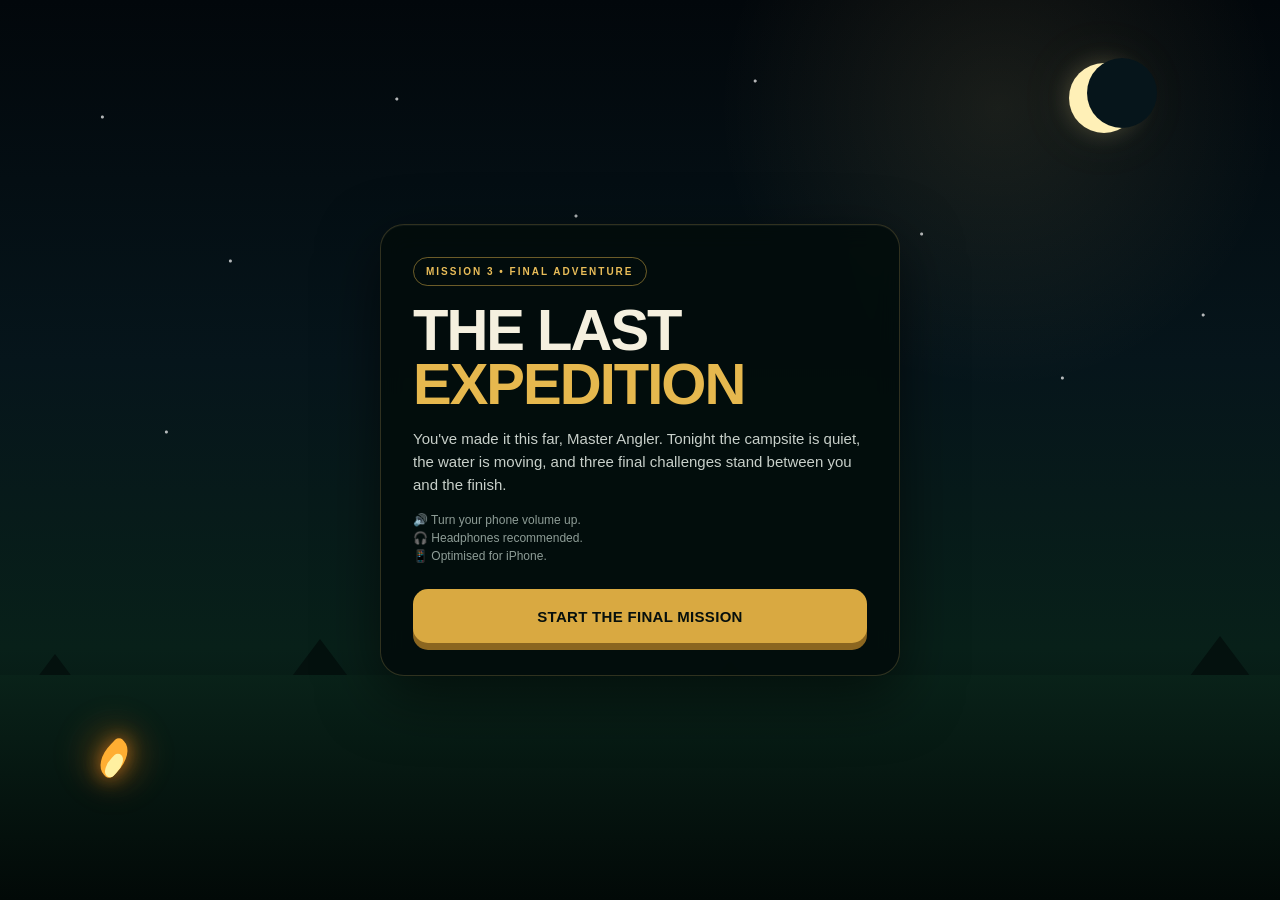
==== commit 478ae37c: "Update index.html" ====
--- a/index.html
+++ b/index.html
@@ -10,22 +10,13 @@
                user-scalable=no,
                viewport-fit=cover">
 
-<meta name="theme-color" content="#06100d">
+<meta name="theme-color" content="#020907">
 <meta name="apple-mobile-web-app-capable" content="yes">
 <meta name="apple-mobile-web-app-status-bar-style" content="black-translucent">
 
-<title>MISSION 3 — THE FINAL EXPEDITION</title>
+<title>Mission 3 — The Final Adventure</title>
 
 <style>
-/* =========================================================
-   MISSION 3
-   MOBILE-FIRST
-   SINGLE FILE
-   NO ASSETS
-   NO GAME.JS
-   NO STYLE.CSS
-   ========================================================= */
-
 *{
     box-sizing:border-box;
     -webkit-tap-highlight-color:transparent;
@@ -33,23 +24,22 @@
 
 html,
 body{
+    margin:0;
+    padding:0;
     width:100%;
     height:100%;
-    margin:0;
-    padding:0;
     overflow:hidden;
-    background:#020807;
-    color:#f3efe2;
+    background:#020907;
+    color:#f5f0df;
     font-family:
         -apple-system,
         BlinkMacSystemFont,
         "Segoe UI",
-        Arial,
         sans-serif;
 }
 
 body{
-    overscroll-behavior:none;
+    min-height:100dvh;
 }
 
 button,
@@ -58,94 +48,85 @@
 }
 
 button{
-    appearance:none;
-    -webkit-appearance:none;
-    cursor:pointer;
+    touch-action:manipulation;
 }
 
 #app{
     position:relative;
     width:100%;
-    height:100svh;
-    min-height:100svh;
+    height:100dvh;
+    min-height:100dvh;
     overflow:hidden;
-
     background:
         radial-gradient(
-            circle at 50% 8%,
-            rgba(69,99,110,.25),
-            transparent 32%
+            circle at 78% 12%,
+            rgba(255,218,133,.09),
+            transparent 22%
         ),
         linear-gradient(
             180deg,
-            #02080d 0%,
-            #07161b 48%,
-            #071d16 78%,
+            #02070b 0%,
+            #06151b 40%,
+            #082019 72%,
             #020806 100%
         );
 }
 
-/* =========================================================
+/* =========================
    BACKGROUND
-   ========================================================= */
-
-.sky{
+========================= */
+
+.stars{
     position:absolute;
     inset:0;
     pointer-events:none;
-}
-
-.star{
-    position:absolute;
-    width:2px;
-    height:2px;
-    border-radius:50%;
-    background:#fff;
-    opacity:.65;
-}
-
-.s1{left:7%;top:13%}
-.s2{left:19%;top:26%}
-.s3{left:31%;top:11%}
-.s4{left:43%;top:20%}
-.s5{left:56%;top:9%}
-.s6{left:70%;top:25%}
-.s7{left:83%;top:12%}
-.s8{left:93%;top:30%}
-.s9{left:12%;top:42%}
-.s10{left:36%;top:36%}
-.s11{left:62%;top:39%}
-.s12{left:79%;top:45%}
+    opacity:.7;
+    background-image:
+        radial-gradient(circle at 8% 13%,#fff 0 1px,transparent 2px),
+        radial-gradient(circle at 18% 29%,#fff 0 1px,transparent 2px),
+        radial-gradient(circle at 31% 11%,#fff 0 1px,transparent 2px),
+        radial-gradient(circle at 45% 24%,#fff 0 1px,transparent 2px),
+        radial-gradient(circle at 59% 9%,#fff 0 1px,transparent 2px),
+        radial-gradient(circle at 72% 26%,#fff 0 1px,transparent 2px),
+        radial-gradient(circle at 86% 12%,#fff 0 1px,transparent 2px),
+        radial-gradient(circle at 94% 35%,#fff 0 1px,transparent 2px),
+        radial-gradient(circle at 13% 48%,#fff 0 1px,transparent 2px),
+        radial-gradient(circle at 38% 43%,#fff 0 1px,transparent 2px),
+        radial-gradient(circle at 64% 48%,#fff 0 1px,transparent 2px),
+        radial-gradient(circle at 83% 42%,#fff 0 1px,transparent 2px);
+}
 
 .moon{
     position:absolute;
-    width:58px;
-    height:58px;
+    width:70px;
+    height:70px;
     right:11%;
-    top:8%;
+    top:7%;
     border-radius:50%;
-    background:#f8e9b6;
+    background:#fff0b7;
     box-shadow:
-        0 0 30px rgba(255,224,147,.16);
+        0 0 22px rgba(255,231,159,.22),
+        0 0 65px rgba(255,220,130,.08);
 }
 
 .moon:after{
     content:"";
     position:absolute;
-    width:58px;
-    height:58px;
-    left:16px;
+    width:70px;
+    height:70px;
+    left:18px;
     top:-5px;
     border-radius:50%;
-    background:#07161b;
+    background:#06151b;
 }
 
 .mountains{
     position:absolute;
     left:0;
-    right:0;
-    bottom:18%;
-    height:26%;
+    bottom:14%;
+    width:100%;
+    height:28%;
+    pointer-events:none;
 }
 
 .mountain{
@@ -153,23 +134,27 @@
     bottom:0;
     width:0;
     height:0;
-
-    border-left:100px solid transparent;
-    border-right:100px solid transparent;
-    border-bottom:125px solid #03100d;
-}
-
-.m1{left:-65px}
+    border-left:90px solid transparent;
+    border-right:90px solid transparent;
+    border-bottom:120px solid #04110e;
+}
+
+.m1{
+    left:-35px;
+}
+
 .m2{
     left:18%;
-    transform:scale(1.22);
-}
+    transform:scale(1.25);
+}
+
 .m3{
-    left:48%;
-    transform:scale(.88);
-}
+    left:50%;
+    transform:scale(.9);
+}
+
 .m4{
-    right:-65px;
+    right:-30px;
     transform:scale(1.3);
 }
 
@@ -179,369 +164,310 @@
     right:0;
     bottom:0;
     height:25%;
-
+    pointer-events:none;
     background:
         linear-gradient(
             180deg,
-            #0a2118,
-            #020806
+            #092219,
+            #020907
         );
 }
 
-/* =========================================================
+/* =========================
    CAMPFIRE
-   ========================================================= */
-
-.campfire{
+========================= */
+
+.fire{
     position:absolute;
-    left:6%;
+    left:7%;
     bottom:13%;
-    width:50px;
-    height:62px;
+    width:48px;
+    height:58px;
     pointer-events:none;
+    filter:drop-shadow(0 0 10px rgba(255,155,40,.25));
 }
 
 .fireGlow{
     position:absolute;
     left:50%;
-    bottom:0;
-    width:85px;
-    height:85px;
+    bottom:-12px;
+    width:80px;
+    height:80px;
     transform:translateX(-50%);
     border-radius:50%;
-    background:rgba(255,143,40,.08);
-}
-
-.fire{
+    background:rgba(255,142,37,.07);
+    filter:blur(12px);
+}
+
+.flame{
     position:absolute;
     left:50%;
-    bottom:7px;
-    width:25px;
-    height:39px;
-    transform:
-        translateX(-50%)
-        rotate(45deg);
-
-    border-radius:
-        5px 70% 5px 70%;
-
-    background:#ff9e32;
-
+    bottom:6px;
+    width:24px;
+    height:38px;
+    transform:translateX(-50%) rotate(45deg);
+    border-radius:5px 70% 5px 70%;
+    background:#ffae32;
+    box-shadow:
+        0 0 18px rgba(255,134,27,.5),
+        0 0 40px rgba(255,120,20,.15);
     animation:
-        flame 1.1s
-        ease-in-out
-        infinite alternate;
-}
-
-.fireCore{
+        flameMove 1.1s ease-in-out infinite alternate;
+}
+
+.flame2{
     position:absolute;
     left:50%;
-    bottom:7px;
-    width:13px;
-    height:23px;
-
-    transform:
-        translateX(-50%)
-        rotate(45deg);
-
-    border-radius:
-        4px 70% 4px 70%;
-
-    background:#ffe9a2;
-}
-
-@keyframes flame{
+    bottom:5px;
+    width:14px;
+    height:25px;
+    transform:translateX(-50%) rotate(45deg);
+    border-radius:5px 70% 5px 70%;
+    background:#fff0a0;
+}
+
+@keyframes flameMove{
     from{
         transform:
             translateX(-50%)
-            rotate(40deg)
-            scale(.9);
+            rotate(42deg)
+            scale(.92);
     }
 
     to{
         transform:
             translateX(-50%)
-            rotate(51deg)
+            rotate(50deg)
             scale(1.08);
     }
 }
 
-/* =========================================================
+/* =========================
    SCREEN
-   ========================================================= */
+========================= */
 
 #screen{
     position:absolute;
     inset:0;
-    z-index:10;
+    z-index:20;
+
+    display:flex;
+    justify-content:center;
+    align-items:flex-start;
+
+    padding:
+        max(18px,env(safe-area-inset-top))
+        14px
+        max(18px,env(safe-area-inset-bottom));
 
     overflow-y:auto;
-    overflow-x:hidden;
-
     -webkit-overflow-scrolling:touch;
-
-    padding:
-        max(14px,env(safe-area-inset-top))
-        12px
-        max(18px,env(safe-area-inset-bottom));
 }
 
 .panel{
-    width:100%;
-    max-width:520px;
-    margin:0 auto;
-
-    padding:20px 16px;
-
-    border-radius:22px;
-
-    background:
-        rgba(3,13,11,.97);
+    width:min(100%,520px);
+    margin:auto 0;
+    padding:24px 20px;
+
+    border-radius:24px;
 
     border:
         1px solid
-        rgba(224,180,76,.19);
+        rgba(255,215,120,.18);
+
+    background:
+        rgba(3,13,12,.91);
 
     box-shadow:
-        0 18px 50px rgba(0,0,0,.5);
+        0 20px 60px rgba(0,0,0,.55),
+        inset 0 1px rgba(255,255,255,.04);
+
+    backdrop-filter:blur(12px);
+    -webkit-backdrop-filter:blur(12px);
 }
 
 .hidden{
     display:none!important;
 }
 
-/* =========================================================
-   TEXT
-   ========================================================= */
-
 .eyebrow{
     display:inline-block;
 
-    padding:7px 11px;
+    padding:8px 12px;
 
     border:
         1px solid
-        rgba(225,180,76,.45);
+        rgba(238,190,77,.45);
 
     border-radius:999px;
 
-    color:#e6b85c;
+    color:#e9bd59;
 
     font-size:10px;
     font-weight:900;
-    letter-spacing:1.7px;
+    letter-spacing:2px;
+
+    margin-bottom:17px;
 }
 
 h1{
-    margin:16px 0 0;
+    margin:0;
 
     font-size:
-        clamp(38px,11vw,58px);
-
-    line-height:.91;
-
+        clamp(35px,10vw,58px);
+
+    line-height:.94;
     letter-spacing:-2px;
 }
 
 h2{
-    margin:8px 0 9px;
-
-    font-size:27px;
+    margin:8px 0 12px;
+
+    font-size:28px;
     line-height:1.05;
 }
 
 .gold{
-    color:#e4b453;
+    color:#e6b84e;
 }
 
 .subtitle{
-    color:#c2cec8;
-    font-size:14px;
+    color:#c8d0ca;
+
+    line-height:1.55;
+
+    font-size:15px;
+}
+
+.small{
+    font-size:12px;
+    color:#8e9d97;
     line-height:1.5;
 }
 
-.small{
-    color:#7e9189;
-    font-size:10px;
-    line-height:1.45;
-}
-
-/* =========================================================
-   BUTTON
-   ========================================================= */
+/* =========================
+   BUTTONS
+========================= */
 
 .btn{
-    display:block;
-
     width:100%;
     min-height:54px;
 
-    margin-top:13px;
+    margin-top:12px;
 
     border:0;
     border-radius:15px;
 
+    padding:14px 16px;
+
     background:#d9a941;
-    color:#07100c;
-
-    font-size:14px;
+    color:#07100d;
+
     font-weight:900;
-
-    letter-spacing:.5px;
+    font-size:15px;
+
+    letter-spacing:.3px;
 
     box-shadow:
-        0 5px 0 #8c671f;
+        0 7px 0 #8b6620;
+
+    cursor:pointer;
+
+    transition:
+        transform .12s ease,
+        box-shadow .12s ease;
 }
 
 .btn:active{
-    transform:translateY(4px);
-    box-shadow:
-        0 1px 0 #8c671f;
-}
-
-/* =========================================================
-   SOUND BUTTON
-   ========================================================= */
-
-.soundButton{
-    position:fixed;
-    z-index:100;
-
-    right:13px;
-    top:
-        max(13px,env(safe-area-inset-top));
-
-    width:44px;
-    height:44px;
-
-    border-radius:50%;
-
-    border:
-        1px solid
-        rgba(229,185,79,.45);
-
-    background:#071511;
-    color:#e4b85c;
-
-    font-size:18px;
-}
-
-/* =========================================================
-   START
-   ========================================================= */
-
-.startIntro{
-    margin-top:20px;
-}
-
-.startLine{
-    width:70px;
-    height:2px;
-    margin:18px 0;
-    background:#d9a941;
-}
-
-/* =========================================================
-   GAME HEADER
-   ========================================================= */
-
-.gameHeader{
+    transform:translateY(5px);
+    box-shadow:0 2px 0 #8b6620;
+}
+
+.btn.secondary{
+    background:#152a25;
+    color:#edf0e6;
+    border:1px solid rgba(255,255,255,.09);
+    box-shadow:none;
+}
+
+/* =========================
+   TOP BAR
+========================= */
+
+.topbar{
     display:flex;
     justify-content:space-between;
     align-items:center;
+
+    gap:8px;
+
     margin-bottom:12px;
 }
 
-.missionLabel{
-    color:#e3b34f;
+.badge{
     font-size:10px;
-    font-weight:900;
-    letter-spacing:1.6px;
-}
-
-.audioLabel{
-    color:#82958d;
-    font-size:9px;
-}
+    letter-spacing:1.4px;
+    color:#e5bb63;
+}
+
+.audioStatus{
+    font-size:10px;
+    color:#80d59a;
+    letter-spacing:.5px;
+}
+
+/* =========================
+   PROGRESS
+========================= */
 
 .progress{
     width:100%;
     height:5px;
-    margin-bottom:18px;
+
+    background:#162823;
 
     border-radius:99px;
+
+    margin:12px 0 22px;
+
     overflow:hidden;
-
-    background:#13251e;
-}
-
-.progressBar{
-    width:11%;
+}
+
+.progressFill{
     height:100%;
-
-    background:#d9a941;
+    width:33.333%;
+
+    background:#d9aa45;
 
     transition:
         width .35s ease;
 }
 
-/* =========================================================
-   LEVEL HEADER
-   ========================================================= */
-
-.challengeLabel{
-    color:#dbad4c;
-
-    font-size:10px;
+/* =========================
+   CHALLENGES
+========================= */
+
+.challengeNumber{
+    color:#dcae47;
+
+    font-size:11px;
+    letter-spacing:2px;
     font-weight:900;
-
-    letter-spacing:1.7px;
-}
-
-.levelRow{
-    display:flex;
-    justify-content:space-between;
-    align-items:center;
-
-    margin-top:9px;
-}
-
-.levelBadge{
-    padding:5px 8px;
-
-    border-radius:8px;
-
-    background:#10231c;
-
-    color:#d8e2dc;
-
-    font-size:9px;
-    font-weight:900;
-}
-
-.difficulty{
-    font-size:10px;
-    font-weight:900;
-}
-
-.easy{color:#7ec58c}
-.medium{color:#d4bd64}
-.hard{color:#e79650}
-.expert{color:#db6457}
-
-/* =========================================================
-   WATER
-   ========================================================= */
-
-.waterScene{
-    position:relative;
-
-    width:100%;
-    height:150px;
-
-    margin:14px 0;
-
-    overflow:hidden;
+}
+
+.choiceGrid{
+    display:grid;
+
+    grid-template-columns:
+        1fr 1fr;
+
+    gap:10px;
+
+    margin-top:18px;
+}
+
+.choice{
+    min-height:105px;
 
     border-radius:17px;
 
@@ -549,513 +475,303 @@
         1px solid
         rgba(255,255,255,.09);
 
+    background:#0b1b17;
+
+    color:#edf0e6;
+
+    padding:14px;
+
+    text-align:left;
+
+    cursor:pointer;
+
+    transition:
+        transform .15s ease,
+        background .15s ease,
+        border-color .15s ease;
+}
+
+.choice:active{
+    transform:scale(.97);
+}
+
+.choice strong{
+    display:block;
+
+    margin-bottom:7px;
+
+    color:#e5bd6b;
+}
+
+.choice span{
+    display:block;
+
+    font-size:12px;
+
+    line-height:1.4;
+
+    color:#aebbb5;
+}
+
+.choice.correct{
+    border-color:#74bd8b;
+    background:#0d281c;
+    box-shadow:
+        0 0 18px rgba(92,193,119,.12);
+}
+
+.choice.wrong{
+    border-color:#b85c50;
+    background:#2a1513;
+}
+
+.feedback{
+    min-height:48px;
+
+    margin-top:16px;
+
+    padding:12px;
+
+    border-radius:13px;
+
+    background:#071511;
+
+    color:#bac7c0;
+
+    font-size:13px;
+
+    line-height:1.45;
+}
+
+/* =========================
+   WATER
+========================= */
+
+.waterScene{
+    position:relative;
+
+    height:135px;
+
+    margin:16px 0;
+
+    border-radius:17px;
+
+    overflow:hidden;
+
+    border:
+        1px solid
+        rgba(255,255,255,.08);
+
     background:
         linear-gradient(
             180deg,
-            #7b979d 0%,
-            #3c6872 34%,
-            #092e36 100%
+            #6d8e96 0%,
+            #315c67 35%,
+            #0a3039 100%
         );
-}
-
-.waterScene.calm{
-    background:
-        linear-gradient(
-            180deg,
-            #8aa3a5,
-            #497984,
-            #123e46
-        );
-}
-
-.waterScene.rough{
-    background:
-        linear-gradient(
-            180deg,
-            #63777b,
-            #345761,
-            #102a31
-        );
-}
-
-.waterScene.eddy{
-    background:
-        radial-gradient(
-            ellipse at 52% 55%,
-            #6c9ca1,
-            #245763 28%,
-            #0a3038 62%,
-            #061c22
-        );
-}
-
-.waterScene.streak{
-    background:
-        linear-gradient(
-            180deg,
-            #78969c,
-            #275b65 42%,
-            #082d35
-        );
+
+    box-shadow:
+        inset 0 -30px 50px rgba(0,0,0,.15);
+}
+
+.waterScene:before,
+.waterScene:after{
+    content:"";
+
+    position:absolute;
+
+    left:-10%;
+
+    width:120%;
+    height:22px;
+
+    border-top:
+        2px solid
+        rgba(221,242,235,.5);
+
+    border-radius:50%;
+}
+
+.waterScene:before{
+    top:37px;
+    transform:skewY(-2deg);
+}
+
+.waterScene:after{
+    top:82px;
+    transform:skewY(2deg);
 }
 
 .waterLine{
     position:absolute;
 
-    left:-8%;
-    width:116%;
-    height:20px;
-
-    border-top:
-        2px solid
-        rgba(235,247,241,.53);
-
-    border-radius:50%;
-}
-
-.w1{top:25px}
-.w2{top:58px}
-.w3{top:92px}
-.w4{top:124px}
-
-.waveSmall{
-    position:absolute;
-
-    width:45px;
-    height:12px;
-
-    border-top:
-        2px solid
-        rgba(255,255,255,.45);
-
-    border-radius:50%;
-}
-
-.waveA{
-    left:13%;
-    top:42%;
-}
-
-.waveB{
-    right:17%;
-    top:62%;
-}
-
-.waveC{
-    left:48%;
-    top:76%;
+    left:-30%;
+
+    top:105px;
+
+    width:160%;
+
+    height:2px;
+
+    background:
+        rgba(220,245,240,.2);
+
+    animation:
+        waterMove 3s linear infinite;
+}
+
+@keyframes waterMove{
+    from{
+        transform:translateX(-15px);
+    }
+
+    to{
+        transform:translateX(25px);
+    }
 }
 
 .currentArrow{
     position:absolute;
 
-    left:17%;
-    top:48%;
+    left:20%;
+    top:55%;
+
+    font-size:28px;
 
     color:
-        rgba(255,255,255,.68);
-
-    font-size:27px;
-    letter-spacing:4px;
+        rgba(255,255,255,.65);
 
     animation:
-        currentMove
-        2s
-        ease-in-out
-        infinite alternate;
-}
-
-@keyframes currentMove{
+        drift 1.8s ease-in-out infinite alternate;
+}
+
+@keyframes drift{
     from{
         transform:translateX(0);
     }
 
     to{
-        transform:translateX(65px);
-    }
-}
-
-.eddyCircle{
-    position:absolute;
-
-    left:50%;
-    top:53%;
-
-    width:70px;
-    height:70px;
-
-    transform:translate(-50%,-50%);
-
-    border:
-        2px dashed
-        rgba(230,247,239,.55);
-
-    border-radius:50%;
-
-    animation:
-        spin
-        3s
-        linear
-        infinite;
-}
-
-@keyframes spin{
-    to{
-        transform:
-            translate(-50%,-50%)
-            rotate(360deg);
-    }
-}
-
-.rock{
-    position:absolute;
-
-    width:22px;
-    height:13px;
-
-    border-radius:
-        50% 45% 30% 40%;
-
-    background:#263b39;
-}
-
-.rock.r1{
-    left:22%;
-    bottom:28px;
-}
-
-.rock.r2{
-    right:23%;
-    bottom:40px;
-}
-
-.waterHint{
-    position:absolute;
-
-    right:10px;
-    bottom:9px;
-
-    padding:5px 8px;
-
-    border-radius:8px;
-
-    background:rgba(0,0,0,.25);
-
-    color:#e4efeb;
-
-    font-size:9px;
-}
-
-/* =========================================================
-   CHOICES
-   ========================================================= */
-
-.choiceGrid{
-    display:grid;
-
-    grid-template-columns:
-        repeat(2,minmax(0,1fr));
-
-    gap:9px;
-
-    margin-top:12px;
-}
-
-.choice{
-    min-height:95px;
-
-    padding:12px;
-
-    text-align:left;
-
-    border-radius:15px;
-
-    border:
-        1px solid
-        rgba(255,255,255,.09);
-
-    background:#0a1a15;
-
-    color:#eef1e9;
-
-    transition:
-        transform .08s ease,
-        background .15s ease,
-        border-color .15s ease;
-}
-
-.choice:active{
-    transform:scale(.97);
-}
-
-.choice strong{
-    display:block;
-    margin-bottom:5px;
-
-    color:#e4b960;
-
-    font-size:13px;
-}
-
-.choice span{
-    display:block;
-
-    color:#aab9b2;
-
-    font-size:10px;
-
-    line-height:1.38;
-}
-
-.choice.correct{
-    border-color:#72c78b;
-    background:#0b291c;
-}
-
-.choice.wrong{
-    border-color:#c65f52;
-    background:#2b1513;
-}
-
-.feedback{
-    min-height:49px;
-
-    margin-top:12px;
-    padding:11px 12px;
-
-    border-radius:13px;
-
-    background:#06120f;
-
-    color:#b8c5bf;
-
-    font-size:11px;
-    line-height:1.45;
-}
-
-/* =========================================================
-   SUCCESS FLASH
-   ========================================================= */
-
-.successFlash{
-    position:fixed;
-    z-index:90;
-
-    left:50%;
-    top:43%;
-
-    transform:
-        translate(-50%,-50%)
-        scale(.7);
-
-    opacity:0;
-
-    pointer-events:none;
-
-    padding:14px 18px;
+        transform:translateX(35px);
+    }
+}
+
+/* =========================
+   GEAR
+========================= */
+
+.gearCard{
+    margin-top:16px;
+
+    padding:15px;
 
     border-radius:16px;
 
-    background:
-        rgba(14,42,28,.96);
-
-    border:
-        1px solid
-        rgba(117,206,142,.65);
-
-    color:#a9e8b8;
-
-    font-size:13px;
-    font-weight:900;
-
-    box-shadow:
-        0 12px 40px rgba(0,0,0,.4);
-
-    transition:
-        opacity .18s ease,
-        transform .25s ease;
-}
-
-.successFlash.show{
-    opacity:1;
-
-    transform:
-        translate(-50%,-50%)
-        scale(1);
-}
-
-/* =========================================================
-   CHALLENGE 2
-   ========================================================= */
-
-.setupBox{
-    margin-top:13px;
-    padding:14px;
-
-    border-radius:15px;
-
-    background:#091a15;
+    background:#0a1b16;
 
     border:
         1px solid
         rgba(255,255,255,.07);
 }
 
-.setupTitle{
-    color:#e5bd69;
-    font-size:13px;
-    font-weight:900;
-}
-
-.setupItems{
-    display:grid;
-
-    grid-template-columns:
-        repeat(2,minmax(0,1fr));
-
-    gap:8px;
-
-    margin-top:11px;
-}
-
-.setupItem{
-    min-height:78px;
-
-    border-radius:13px;
-
-    border:
-        1px solid
-        rgba(255,255,255,.08);
-
-    background:#0d211a;
-
-    color:#e7ece7;
-
-    font-size:11px;
-
-    transition:
-        transform .08s ease,
-        background .15s ease;
-}
-
-.setupItem:active{
-    transform:scale(.96);
-}
-
-.setupItem.selected{
-    border-color:#d9a941;
-    background:#24291a;
-}
-
-.setupItem.correct{
-    border-color:#72c78b;
-    background:#0b291c;
-}
-
-.setupItem.wrong{
-    border-color:#c65f52;
-    background:#2b1513;
-}
-
-.order{
-    display:block;
-    margin-top:4px;
-    color:#7f918a;
-    font-size:9px;
-}
-
-/* =========================================================
-   CHALLENGE 3
-   ========================================================= */
-
-.compassWrap{
-    width:175px;
-    height:175px;
-
-    margin:15px auto 9px;
-
-    position:relative;
-}
+.slider{
+    width:100%;
+
+    accent-color:#d8aa46;
+
+    margin-top:12px;
+}
+
+.readout{
+    display:flex;
+
+    justify-content:space-between;
+
+    margin-top:8px;
+
+    font-size:12px;
+
+    color:#aab9b2;
+}
+
+/* =========================
+   COMPASS
+========================= */
 
 .compass{
-    position:absolute;
-    inset:0;
+    width:170px;
+    height:170px;
+
+    margin:20px auto;
 
     border-radius:50%;
 
     border:
         2px solid
-        rgba(225,182,82,.45);
+        rgba(218,181,91,.45);
 
     background:
         radial-gradient(
             circle,
-            #10251f 0 48%,
-            #071511 49% 100%
+            #0c211c 0 52%,
+            #071510 53% 100%
         );
 
+    position:relative;
+
     box-shadow:
-        0 0 30px rgba(0,0,0,.3);
-}
-
-.compass .n,
-.compass .s,
-.compass .e,
-.compass .w{
+        0 0 35px rgba(0,0,0,.35);
+}
+
+.compass:before{
+    content:"N";
+
     position:absolute;
 
-    font-size:12px;
-    font-weight:900;
-}
-
-.compass .n{
     top:8px;
     left:50%;
+
     transform:translateX(-50%);
-    color:#e4b554;
-}
-
-.compass .s{
+
+    color:#dfb552;
+
+    font-weight:900;
+}
+
+.compass:after{
+    content:"S";
+
+    position:absolute;
+
     bottom:8px;
     left:50%;
+
     transform:translateX(-50%);
-    color:#7e9189;
-}
-
-.compass .e{
-    right:10px;
-    top:50%;
-    transform:translateY(-50%);
-    color:#7e9189;
-}
-
-.compass .w{
-    left:10px;
-    top:50%;
-    transform:translateY(-50%);
-    color:#7e9189;
-}
-
-.compassNeedle{
+
+    color:#8d9a94;
+
+    font-weight:900;
+}
+
+.needle{
     position:absolute;
 
     left:50%;
     top:50%;
 
-    width:4px;
-    height:116px;
+    width:3px;
+    height:112px;
+
+    transform-origin:center;
 
     transform:
         translate(-50%,-50%)
         rotate(0deg);
 
-    transform-origin:center;
-
     transition:
-        transform .1s linear;
-}
-
-.compassNeedle:before{
+        transform .25s ease;
+}
+
+.needle:before{
     content:"";
 
     position:absolute;
@@ -1064,16 +780,16 @@
     top:0;
 
     border-left:
-        7px solid transparent;
+        6px solid transparent;
 
     border-right:
-        7px solid transparent;
+        6px solid transparent;
 
     border-bottom:
-        58px solid #d9a941;
-}
-
-.compassNeedle:after{
+        55px solid #d7a842;
+}
+
+.needle:after{
     content:"";
 
     position:absolute;
@@ -1082,84 +798,69 @@
     bottom:0;
 
     border-left:
-        7px solid transparent;
+        6px solid transparent;
 
     border-right:
-        7px solid transparent;
+        6px solid transparent;
 
     border-top:
-        58px solid #52665e;
-}
-
-.compassCenter{
-    position:absolute;
-
-    left:50%;
-    top:50%;
-
-    width:13px;
-    height:13px;
-
-    transform:translate(-50%,-50%);
-
-    border-radius:50%;
-
-    background:#e5bb59;
-
-    border:3px solid #06110e;
-}
-
-.headingControl{
-    width:100%;
-    accent-color:#d9a941;
-}
-
-.headingReadout{
-    display:flex;
-    justify-content:space-between;
-
-    margin-top:6px;
-
-    color:#899b93;
-
-    font-size:9px;
-}
-
-.headingValue{
-    color:#e3b75a;
-    font-weight:900;
-}
-
-/* =========================================================
+        55px solid #586a64;
+}
+
+.directions{
+    display:grid;
+
+    grid-template-columns:
+        1fr 1fr;
+
+    gap:10px;
+}
+
+/* =========================
    FINAL
-   ========================================================= */
-
-.final{
+========================= */
+
+.finalCard{
     text-align:center;
 }
 
-.finalIcon{
-    font-size:48px;
+.resultIcon{
+    font-size:50px;
+
+    margin-bottom:8px;
+
+    animation:
+        finalBounce 1.2s ease-in-out infinite alternate;
+}
+
+@keyframes finalBounce{
+    from{
+        transform:translateY(0) scale(1);
+    }
+
+    to{
+        transform:translateY(-5px) scale(1.04);
+    }
 }
 
 .finalTitle{
-    margin:15px 0 17px;
-
     font-size:
-        clamp(38px,11vw,62px);
-
-    line-height:.91;
-
-    letter-spacing:-2px;
+        clamp(38px,11vw,64px);
+
+    line-height:.9;
+
+    margin:
+        10px 0 18px;
 }
 
 .finalDetails{
-    margin:18px 0;
-    padding:15px;
-
-    border-radius:16px;
-
-    background:#071711;
+    margin:22px 0;
+
+    padding:18px;
+
+    border-radius:17px;
+
+    background:#081914;
 
     border:
         1px solid
@@ -1169,34 +870,69 @@
 .finalDetails div{
     margin:8px 0;
 
-    color:#b6c3bd;
-
-    font-size:12px;
+    color:#b9c5bf;
 }
 
 .finalDetails strong{
-    color:#e4b75a;
-}
-
-.countdown{
-    margin-top:22px;
-
-    color:#e4b75a;
-
-    font-size:12px;
-    font-weight:900;
-
-    letter-spacing:1.7px;
-}
-
-/* =========================================================
-   SMALL PHONES
-   ========================================================= */
+    color:#e5bb61;
+}
+
+/* =========================
+   CELEBRATION
+========================= */
+
+.celebration{
+    position:fixed;
+
+    inset:0;
+
+    z-index:100;
+
+    pointer-events:none;
+
+    overflow:hidden;
+}
+
+.confetti{
+    position:absolute;
+
+    width:7px;
+    height:12px;
+
+    top:-20px;
+
+    opacity:0;
+
+    animation:
+        confettiFall 1.4s ease-out forwards;
+}
+
+@keyframes confettiFall{
+    0%{
+        transform:
+            translateY(0)
+            rotate(0deg);
+
+        opacity:1;
+    }
+
+    100%{
+        transform:
+            translateY(110vh)
+            rotate(720deg);
+
+        opacity:0;
+    }
+}
+
+/* =========================
+   MOBILE
+========================= */
 
 @media(max-width:380px){
 
     .panel{
-        padding:18px 14px;
+        padding:20px 15px;
     }
 
     h1{
@@ -1204,74 +940,56 @@
     }
 
     h2{
-        font-size:24px;
+        font-size:25px;
+    }
+
+    .choiceGrid{
+        gap:8px;
     }
 
     .choice{
-        min-height:87px;
-        padding:10px;
-    }
-
-    .choice strong{
-        font-size:12px;
+        min-height:98px;
+        padding:11px;
     }
 
     .choice span{
-        font-size:9px;
-    }
-
-    .waterScene{
-        height:135px;
-    }
-
-    .compassWrap{
-        width:150px;
-        height:150px;
-    }
-
-    .compassNeedle{
-        height:98px;
-    }
-
-    .compassNeedle:before{
-        border-bottom-width:49px;
-    }
-
-    .compassNeedle:after{
-        border-top-width:49px;
+        font-size:11px;
+    }
+
+    .compass{
+        width:145px;
+        height:145px;
+    }
+}
+
+@media(min-width:700px){
+
+    #screen{
+        padding:30px;
+    }
+
+    .panel{
+        padding:32px;
     }
 }
 
 @media(prefers-reduced-motion:reduce){
 
-    .fire,
-    .currentArrow,
-    .eddyCircle{
+    *,
+    *:before,
+    *:after{
         animation:none!important;
+        transition:none!important;
     }
 }
 </style>
 </head>
 
-
 <body>
 
 <div id="app">
 
-    <div class="sky">
-        <span class="star s1"></span>
-        <span class="star s2"></span>
-        <span class="star s3"></span>
-        <span class="star s4"></span>
-        <span class="star s5"></span>
-        <span class="star s6"></span>
-        <span class="star s7"></span>
-        <span class="star s8"></span>
-        <span class="star s9"></span>
-        <span class="star s10"></span>
-        <span class="star s11"></span>
-        <span class="star s12"></span>
-    </div>
+    <div class="stars"></div>
 
     <div class="moon"></div>
 
@@ -1284,37 +1002,19 @@
 
     <div class="ground"></div>
 
-    <div class="campfire">
+    <div class="fire">
         <div class="fireGlow"></div>
-        <div class="fire"></div>
-        <div class="fireCore"></div>
+        <div class="flame"></div>
+        <div class="flame2"></div>
     </div>
 
-
-    <!-- =====================================================
-         UI
-         ===================================================== -->
-
-    <button
-        class="soundButton"
-        id="soundButton"
-        aria-label="Toggle sound">
-        🔊
-    </button>
-
-    <div
-        class="successFlash"
-        id="successFlash">
-        ✓ NICE ONE!
-    </div>
-
+    <div class="celebration" id="celebration"></div>
 
     <main id="screen">
 
-
-        <!-- =================================================
+        <!-- =========================
              START
-             ================================================= -->
+        ========================== -->
 
         <section
             class="panel"
@@ -1324,224 +1024,329 @@
                 MISSION 3 • FINAL ADVENTURE
             </div>
 
-            <div class="startIntro">
-
-                <h1>
-                    THE LAST<br>
-                    <span class="gold">
-                        EXPEDITION
-                    </span>
-                </h1>
-
-                <div class="startLine"></div>
-
-                <p class="subtitle">
-                    You've made it this far,
-                    Master Angler.
-                </p>
-
-                <p class="subtitle">
-                    The campsite is quiet.
-                    The water is moving.
-                    Night is settling in.
-                </p>
-
-                <p class="subtitle">
-                    Three final challenges stand
-                    between you and the finish.
-                </p>
-
-                <p class="small">
-                    🎵 Turn your volume up.<br>
-                    The adventure has its own soundtrack.
-                </p>
-
-                <button
-                    class="btn"
-                    id="startBtn">
-                    START THE FINAL MISSION
-                </button>
-
-            </div>
+            <h1>
+                THE LAST<br>
+                <span class="gold">
+                    EXPEDITION
+                </span>
+            </h1>
+
+            <p class="subtitle">
+                You've made it this far,
+                Master Angler.
+                Tonight the campsite is quiet,
+                the water is moving,
+                and three final challenges
+                stand between you and the finish.
+            </p>
+
+            <p class="small">
+                🔊 Turn your phone volume up.<br>
+                🎧 Headphones recommended.<br>
+                📱 Optimised for iPhone.
+            </p>
+
+            <button
+                class="btn"
+                id="startBtn">
+
+                START THE FINAL MISSION
+
+            </button>
 
         </section>
 
 
-        <!-- =================================================
+        <!-- =========================
              GAME
-             ================================================= -->
+        ========================== -->
 
         <section
             class="panel hidden"
             id="gameScreen">
 
-            <div class="gameHeader">
-
-                <div class="missionLabel">
+            <div class="topbar">
+
+                <div class="badge">
                     MISSION 3 / FINAL
                 </div>
 
                 <div
-                    class="audioLabel"
-                    id="audioLabel">
-                    🎵 ADVENTURE MODE
+                    class="audioStatus"
+                    id="audioStatus">
+
+                    🔊 AUDIO ON
+
                 </div>
 
             </div>
 
             <div class="progress">
+
                 <div
-                    class="progressBar"
-                    id="progressBar">
+                    class="progressFill"
+                    id="progressFill">
                 </div>
+
             </div>
 
 
-            <!-- =================================================
+            <!-- =========================
                  CHALLENGE 1
-                 READ THE WATER
-                 5 LEVELS
-                 ================================================= -->
+            ========================== -->
 
             <div id="challenge1">
 
-                <div class="challengeLabel">
+                <div class="challengeNumber">
                     CHALLENGE 01 — READ THE WATER
                 </div>
 
-                <div class="levelRow">
-
-                    <div
-                        class="levelBadge"
-                        id="level1Badge">
-                        LEVEL 1 / 5
+                <h2>
+                    Pick the safest water condition
+                </h2>
+
+                <p class="subtitle">
+                    You're approaching an unfamiliar
+                    stretch of water. Look carefully
+                    at the movement and choose the
+                    condition that gives you the most
+                    predictable approach.
+                </p>
+
+                <div class="waterScene">
+
+                    <div class="currentArrow">
+                        → →
                     </div>
 
-                    <div
-                        class="difficulty"
-                        id="difficulty1">
-                        EASY
-                    </div>
+                    <div class="waterLine"></div>
 
                 </div>
 
-                <h2 id="waterTitle">
-                    Read the shoreline.
-                </h2>
-
-                <p
-                    class="subtitle"
-                    id="waterDescription">
-                    You're arriving at the water
-                    just before sunset. Which surface
-                    looks safest and most predictable?
-                </p>
-
-                <div
-                    class="waterScene calm"
-                    id="waterScene">
-
-                    <div class="waterLine w1"></div>
-                    <div class="waterLine w2"></div>
-                    <div class="waterLine w3"></div>
-                    <div class="waterLine w4"></div>
-
-                    <div class="waveSmall waveA"></div>
-                    <div class="waveSmall waveB"></div>
-                    <div class="waveSmall waveC"></div>
-
-                    <div
-                        class="currentArrow"
-                        id="currentArrow">
-                        → → →
-                    </div>
-
-                    <div
-                        class="eddyCircle hidden"
-                        id="eddyCircle">
-                    </div>
-
-                    <div class="rock r1"></div>
-                    <div class="rock r2"></div>
-
-                    <div
-                        class="waterHint"
-                        id="waterHint">
-                        WATCH THE SURFACE
-                    </div>
+                <div class="choiceGrid">
+
+                    <button
+                        class="choice waterChoice"
+                        data-correct="false">
+
+                        <strong>
+                            Whitewater
+                        </strong>
+
+                        <span>
+                            Fast broken water with
+                            obvious turbulence.
+                        </span>
+
+                    </button>
+
+
+                    <button
+                        class="choice waterChoice"
+                        data-correct="true">
+
+                        <strong>
+                            Steady Current
+                        </strong>
+
+                        <span>
+                            Consistent flow with a
+                            clean, predictable surface.
+                        </span>
+
+                    </button>
+
+
+                    <button
+                        class="choice waterChoice"
+                        data-correct="false">
+
+                        <strong>
+                            Strong Eddy
+                        </strong>
+
+                        <span>
+                            Water is rotating back
+                            against the main flow.
+                        </span>
+
+                    </button>
+
+
+                    <button
+                        class="choice waterChoice"
+                        data-correct="false">
+
+                        <strong>
+                            Breaking Surge
+                        </strong>
+
+                        <span>
+                            Repeated waves are crashing
+                            against the edge.
+                        </span>
+
+                    </button>
 
                 </div>
-
-
-                <div
-                    class="choiceGrid"
-                    id="waterChoices">
-                </div>
-
 
                 <div
                     class="feedback"
                     id="feedback1">
-                    Take your time. Read the water
-                    before committing.
+
+                    Study the water before
+                    making your decision.
+
                 </div>
 
+                <button
+                    class="btn hidden"
+                    id="next1">
+
+                    CONTINUE
+
+                </button>
+
             </div>
 
 
-            <!-- =================================================
+            <!-- =========================
                  CHALLENGE 2
-                 CAMPCRAFT
-                 5 LEVELS
-                 ================================================= -->
+            ========================== -->
 
             <div
                 id="challenge2"
                 class="hidden">
 
-                <div class="challengeLabel">
-                    CHALLENGE 02 — CAMPCRAFT
+                <div class="challengeNumber">
+                    CHALLENGE 02 — BUILD THE RIGHT SETUP
                 </div>
 
-                <div class="levelRow">
-
-                    <div
-                        class="levelBadge"
-                        id="level2Badge">
-                        LEVEL 1 / 5
+                <h2>
+                    The weather is changing.
+                </h2>
+
+                <p class="subtitle">
+                    A breeze is picking up at camp.
+                    Night is approaching and you
+                    have one chance to prepare
+                    your setup properly.
+                </p>
+
+
+                <div class="gearCard">
+
+                    <strong>
+                        Wind protection
+                    </strong>
+
+                    <p class="small">
+                        How much shelter would
+                        you choose?
+                    </p>
+
+                    <input
+                        id="shelterSlider"
+                        class="slider"
+                        type="range"
+                        min="0"
+                        max="100"
+                        value="50">
+
+                    <div class="readout">
+
+                        <span>
+                            Minimal
+                        </span>
+
+                        <strong
+                            id="shelterValue">
+                            50%
+                        </strong>
+
+                        <span>
+                            Heavy
+                        </span>
+
                     </div>
 
-                    <div
-                        class="difficulty"
-                        id="difficulty2">
-                        EASY
-                    </div>
-
                 </div>
 
-                <h2 id="campTitle">
-                    Build a proper camp.
-                </h2>
-
-                <p
-                    class="subtitle"
-                    id="campDescription">
-                    The light is fading. Make the
-                    practical choice.
-                </p>
-
-
-                <div class="setupBox">
-
-                    <div
-                        class="setupTitle"
-                        id="setupTitle">
-                        WHAT SHOULD YOU DO?
-                    </div>
-
-                    <div
-                        class="setupItems"
-                        id="setupItems">
+
+                <div class="gearCard">
+
+                    <strong>
+                        Equipment priority
+                    </strong>
+
+                    <p class="small">
+                        Choose what matters most
+                        before the weather gets worse.
+                    </p>
+
+                    <div class="choiceGrid">
+
+                        <button
+                            class="choice gearChoice"
+                            data-value="comfort">
+
+                            <strong>
+                                Comfort
+                            </strong>
+
+                            <span>
+                                Extra camp luxuries.
+                            </span>
+
+                        </button>
+
+
+                        <button
+                            class="choice gearChoice"
+                            data-value="stability">
+
+                            <strong>
+                                Stability
+                            </strong>
+
+                            <span>
+                                Secure shelter and
+                                essential equipment.
+                            </span>
+
+                        </button>
+
+
+                        <button
+                            class="choice gearChoice"
+                            data-value="speed">
+
+                            <strong>
+                                Speed
+                            </strong>
+
+                            <span>
+                                Pack light and move quickly.
+                            </span>
+
+                        </button>
+
+
+                        <button
+                            class="choice gearChoice"
+                            data-value="appearance">
+
+                            <strong>
+                                Appearance
+                            </strong>
+
+                            <span>
+                                Keep everything
+                                looking perfect.
+                            </span>
+
+                        </button>
+
                     </div>
 
                 </div>
@@ -1550,104 +1355,129 @@
                 <div
                     class="feedback"
                     id="feedback2">
-                    Think like someone who has spent
-                    a night outdoors.
+
+                    Prepare for the conditions,
+                    not the appearance.
+
                 </div>
 
+
+                <button
+                    class="btn hidden"
+                    id="next2">
+
+                    CONTINUE
+
+                </button>
+
             </div>
 
 
-            <!-- =================================================
+            <!-- =========================
                  CHALLENGE 3
-                 NAVIGATION
-                 5 LEVELS
-                 ================================================= -->
+            ========================== -->
 
             <div
                 id="challenge3"
                 class="hidden">
 
-                <div class="challengeLabel">
+                <div class="challengeNumber">
                     CHALLENGE 03 — NIGHT NAVIGATION
                 </div>
 
-                <div class="levelRow">
+                <h2>
+                    Find your way back to camp.
+                </h2>
+
+                <p class="subtitle">
+                    Darkness has settled in.
+                    Your phone battery is low,
+                    so you're relying on your
+                    compass and the landmarks
+                    around you.
+                </p>
+
+
+                <div class="compass">
 
                     <div
-                        class="levelBadge"
-                        id="level3Badge">
-                        LEVEL 1 / 5
+                        class="needle"
+                        id="needle">
                     </div>
 
-                    <div
-                        class="difficulty"
-                        id="difficulty3">
-                        EASY
-                    </div>
-
                 </div>
 
-                <h2 id="navTitle">
-                    Find your bearing.
-                </h2>
 
                 <p
-                    class="subtitle"
-                    id="navDescription">
-                    The campsite is south-east.
-                    Set the compass to the correct
-                    direction.
+                    class="small"
+                    style="text-align:center;">
+
+                    The campsite is approximately
+                    SOUTH-EAST.
+
                 </p>
 
 
-                <div class="compassWrap">
-
-                    <div class="compass">
-
-                        <div class="n">N</div>
-                        <div class="s">S</div>
-                        <div class="e">E</div>
-                        <div class="w">W</div>
-
-                        <div
-                            class="compassNeedle"
-                            id="compassNeedle">
-                        </div>
-
-                        <div class="compassCenter"></div>
-
-                    </div>
-
-                </div>
-
-
-                <input
-                    type="range"
-                    class="headingControl"
-                    id="headingControl"
-                    min="0"
-                    max="359"
-                    value="0">
-
-
-                <div class="headingReadout">
-
-                    <span>
-                        N
-                    </span>
-
-                    <span>
-                        HEADING:
-                        <strong
-                            class="headingValue"
-                            id="headingValue">
-                            0°
+                <div class="directions">
+
+                    <button
+                        class="choice directionChoice"
+                        data-direction="NW">
+
+                        <strong>
+                            ↖ NORTH-WEST
                         </strong>
-                    </span>
-
-                    <span>
-                        SE
-                    </span>
+
+                        <span>
+                            Toward the higher ridge.
+                        </span>
+
+                    </button>
+
+
+                    <button
+                        class="choice directionChoice"
+                        data-direction="NE">
+
+                        <strong>
+                            ↗ NORTH-EAST
+                        </strong>
+
+                        <span>
+                            Toward the tree line.
+                        </span>
+
+                    </button>
+
+
+                    <button
+                        class="choice directionChoice"
+                        data-direction="SW">
+
+                        <strong>
+                            ↙ SOUTH-WEST
+                        </strong>
+
+                        <span>
+                            Toward the open shoreline.
+                        </span>
+
+                    </button>
+
+
+                    <button
+                        class="choice directionChoice"
+                        data-direction="SE">
+
+                        <strong>
+                            ↘ SOUTH-EAST
+                        </strong>
+
+                        <span>
+                            Toward the campsite.
+                        </span>
+
+                    </button>
 
                 </div>
 
@@ -1655,25 +1485,34 @@
                 <div
                     class="feedback"
                     id="feedback3">
-                    Rotate the compass and find the
-                    requested bearing.
+
+                    Trust your bearings.
+
                 </div>
 
+
+                <button
+                    class="btn hidden"
+                    id="finishBtn">
+
+                    COMPLETE MISSION
+
+                </button>
+
             </div>
 
-
         </section>
 
 
-        <!-- =================================================
+        <!-- =========================
              FINAL
-             ================================================= -->
+        ========================== -->
 
         <section
-            class="panel final hidden"
+            class="panel finalCard hidden"
             id="finalScreen">
 
-            <div class="finalIcon">
+            <div class="resultIcon">
                 🏕️
             </div>
 
@@ -1693,9 +1532,10 @@
 
             <p class="subtitle">
 
-                You made it through every challenge.
-                <br><br>
-                And now the real adventure begins.
+                Three challenges.<br>
+                One final adventure.<br>
+                And you made it all the way
+                to the end.
 
             </p>
 
@@ -1729,18 +1569,24 @@
             <p class="subtitle">
 
                 Pack your bags.<br>
-
                 Bring your fishing gear.<br>
-
                 And come ready for an adventure
                 with me. ❤️
 
             </p>
 
 
-            <div class="countdown">
+            <p
+                class="gold"
+                style="
+                    font-weight:900;
+                    letter-spacing:2px;
+                    margin-top:25px;
+                ">
+
                 THE COUNTDOWN BEGINS… ⏳
-            </div>
+
+            </p>
 
         </section>
 
@@ -1750,708 +1596,1192 @@
 
 
 <script>
+"use strict";
+
 /* =========================================================
    MISSION 3
-   ALL JAVASCRIPT INSIDE INDEX.HTML
+   SINGLE-FILE MOBILE GAME
 
    AUDIO:
-   - adventure rhythm
-   - percussion
-   - night ambience
-   - water ambience
-   - success sounds
-   - mistake sound
-   - final completion sound
-
-   IMPORTANT:
-   AudioContext is created/resumed FROM THE START BUTTON.
-   This is intentional for iPhone Safari.
-   ========================================================= */
-
-(function(){
-
-"use strict";
+   - iPhone Safari compatible
+   - Web Audio API
+   - No MP3
+   - No external assets
+   - Adventure rhythm
+   - Percussion
+   - Water
+   - Wind
+   - Campfire
+   - Success
+   - Mistake
+   - Completion fanfare
+========================================================= */
 
 
 /* =========================================================
-   DOM
-   ========================================================= */
+   ELEMENTS
+========================================================= */
+
+const startScreen =
+    document.getElementById("startScreen");
+
+const gameScreen =
+    document.getElementById("gameScreen");
+
+const finalScreen =
+    document.getElementById("finalScreen");
 
 const startBtn =
     document.getElementById("startBtn");
 
-const startScreen =
-    document.getElementById("startScreen");
-
-const gameScreen =
-    document.getElementById("gameScreen");
-
-const finalScreen =
-    document.getElementById("finalScreen");
-
-const soundButton =
-    document.getElementById("soundButton");
-
-const audioLabel =
-    document.getElementById("audioLabel");
-
-const progressBar =
-    document.getElementById("progressBar");
-
-const successFlash =
-    document.getElementById("successFlash");
+const challenge1 =
+    document.getElementById("challenge1");
+
+const challenge2 =
+    document.getElementById("challenge2");
+
+const challenge3 =
+    document.getElementById("challenge3");
+
+const progressFill =
+    document.getElementById("progressFill");
+
+const feedback1 =
+    document.getElementById("feedback1");
+
+const feedback2 =
+    document.getElementById("feedback2");
+
+const feedback3 =
+    document.getElementById("feedback3");
+
+const next1 =
+    document.getElementById("next1");
+
+const next2 =
+    document.getElementById("next2");
+
+const finishBtn =
+    document.getElementById("finishBtn");
+
+const shelterSlider =
+    document.getElementById("shelterSlider");
+
+const shelterValue =
+    document.getElementById("shelterValue");
+
+const needle =
+    document.getElementById("needle");
+
+const audioStatus =
+    document.getElementById("audioStatus");
+
+const celebration =
+    document.getElementById("celebration");
 
 
 /* =========================================================
    AUDIO ENGINE
-   ========================================================= */
-
-let audioCtx = null;
+========================================================= */
+
+let audioContext = null;
 
 let masterGain = null;
 let musicGain = null;
 let ambienceGain = null;
+let effectsGain = null;
 
 let audioStarted = false;
-let audioEnabled = true;
 
 let musicTimer = null;
-let ambienceTimer = null;
+let percussionTimer = null;
+let ambienceStarted = false;
 
 let noiseBuffer = null;
 
 
-/*
- * Create the AudioContext only after the user
- * physically presses START.
- */
-
-function initAudio(){
-
-    if(audioCtx){
-        return;
-    }
-
-    const AudioContext =
+/* =========================================================
+   AUDIO HELPERS
+========================================================= */
+
+function getAudioContext(){
+
+    const AC =
         window.AudioContext ||
         window.webkitAudioContext;
 
-    if(!AudioContext){
-        audioLabel.textContent =
-            "AUDIO UNAVAILABLE";
+    if(!AC){
+        return null;
+    }
+
+    return new AC();
+}
+
+
+function createNoiseBuffer(
+    ctx,
+    seconds = 2
+){
+
+    const buffer =
+        ctx.createBuffer(
+            1,
+            Math.floor(
+                ctx.sampleRate * seconds
+            ),
+            ctx.sampleRate
+        );
+
+    const data =
+        buffer.getChannelData(0);
+
+    for(
+        let i = 0;
+        i < data.length;
+        i++
+    ){
+
+        data[i] =
+            Math.random() * 2 - 1;
+
+    }
+
+    return buffer;
+}
+
+
+function createNoiseSource(){
+
+    if(!audioContext || !noiseBuffer){
+        return null;
+    }
+
+    const source =
+        audioContext.createBufferSource();
+
+    source.buffer =
+        noiseBuffer;
+
+    source.loop = true;
+
+    return source;
+}
+
+
+/* =========================================================
+   MASTER AUDIO START
+
+   IMPORTANT:
+   This function is called directly from
+   the START button tap.
+========================================================= */
+
+function startAudio(){
+
+    if(audioStarted){
+
+        if(
+            audioContext &&
+            audioContext.state === "suspended"
+        ){
+
+            audioContext.resume();
+
+        }
+
         return;
-    }
-
-    audioCtx =
-        new AudioContext();
-
+
+    }
+
+
+    audioContext =
+        getAudioContext();
+
+
+    if(!audioContext){
+
+        audioStatus.textContent =
+            "🔇 SOUND UNSUPPORTED";
+
+        return;
+
+    }
+
+
+    audioStarted = true;
+
+
+    /* -------------------------
+       MASTER
+    ------------------------- */
 
     masterGain =
-        audioCtx.createGain();
+        audioContext.createGain();
+
+    masterGain.gain.value =
+        0.72;
+
+    masterGain.connect(
+        audioContext.destination
+    );
+
+
+    /* -------------------------
+       MUSIC BUS
+    ------------------------- */
 
     musicGain =
-        audioCtx.createGain();
-
-    ambienceGain =
-        audioCtx.createGain();
-
-
-    masterGain.gain.value =
-        0.55;
+        audioContext.createGain();
 
     musicGain.gain.value =
-        0.32;
-
-    ambienceGain.gain.value =
-        0.18;
-
+        0.26;
 
     musicGain.connect(
         masterGain
     );
 
+
+    /* -------------------------
+       AMBIENCE BUS
+    ------------------------- */
+
+    ambienceGain =
+        audioContext.createGain();
+
+    ambienceGain.gain.value =
+        0.34;
+
     ambienceGain.connect(
         masterGain
     );
 
-    masterGain.connect(
-        audioCtx.destination
-    );
-
-
-    createNoiseBuffer();
-
-
-    audioStarted = true;
-
-}
-
-
-/*
- * Create reusable brown-ish noise buffer.
- * This is used for subtle wind/water ambience.
- */
-
-function createNoiseBuffer(){
-
-    if(!audioCtx){
+
+    /* -------------------------
+       EFFECT BUS
+    ------------------------- */
+
+    effectsGain =
+        audioContext.createGain();
+
+    effectsGain.gain.value =
+        0.70;
+
+    effectsGain.connect(
+        masterGain
+    );
+
+
+    /* -------------------------
+       NOISE BUFFER
+    ------------------------- */
+
+    noiseBuffer =
+        createNoiseBuffer(
+            audioContext,
+            2
+        );
+
+
+    /* =====================================================
+       WATER
+    ===================================================== */
+
+    const water =
+        createNoiseSource();
+
+    const waterFilter =
+        audioContext.createBiquadFilter();
+
+    waterFilter.type =
+        "lowpass";
+
+    waterFilter.frequency.value =
+        750;
+
+    const waterWaterGain =
+        audioContext.createGain();
+
+    waterWaterGain.gain.value =
+        0.22;
+
+    water.connect(
+        waterFilter
+    );
+
+    waterFilter.connect(
+        waterWaterGain
+    );
+
+    waterWaterGain.connect(
+        ambienceGain
+    );
+
+    water.start();
+
+
+    /* =====================================================
+       WIND
+    ===================================================== */
+
+    const wind =
+        createNoiseSource();
+
+    const windFilter =
+        audioContext.createBiquadFilter();
+
+    windFilter.type =
+        "lowpass";
+
+    windFilter.frequency.value =
+        1200;
+
+    const windGain =
+        audioContext.createGain();
+
+    windGain.gain.value =
+        0.15;
+
+    wind.connect(
+        windFilter
+    );
+
+    windFilter.connect(
+        windGain
+    );
+
+    windGain.connect(
+        ambienceGain
+    );
+
+    wind.start();
+
+
+    /* =====================================================
+       NIGHT AIR / HIGH FREQUENCY
+    ===================================================== */
+
+    const night =
+        createNoiseSource();
+
+    const nightFilter =
+        audioContext.createBiquadFilter();
+
+    nightFilter.type =
+        "highpass";
+
+    nightFilter.frequency.value =
+        2600;
+
+    const nightGain =
+        audioContext.createGain();
+
+    nightGain.gain.value =
+        0.025;
+
+    night.connect(
+        nightFilter
+    );
+
+    nightFilter.connect(
+        nightGain
+    );
+
+    nightGain.connect(
+        ambienceGain
+    );
+
+    night.start();
+
+
+    /* =====================================================
+       MUSIC
+    ===================================================== */
+
+    startAdventureMusic();
+
+
+    /* =====================================================
+       CAMPFIRE
+    ===================================================== */
+
+    startCampfire();
+
+
+    /* =====================================================
+       SAFARI RESUME
+    ===================================================== */
+
+    if(
+        audioContext.state === "suspended"
+    ){
+
+        audioContext.resume();
+
+    }
+
+
+    audioStatus.textContent =
+        "🔊 NIGHT ADVENTURE";
+
+
+    ambienceStarted = true;
+
+}
+
+
+/* =========================================================
+   ADVENTURE MUSIC
+
+   Lightweight sequencer.
+
+   Melody:
+   A minor / cinematic camping feel.
+
+   Notes:
+   A C E G etc.
+========================================================= */
+
+function startAdventureMusic(){
+
+    if(
+        !audioContext ||
+        !musicGain
+    ){
         return;
     }
 
-    const length =
-        audioCtx.sampleRate * 2;
-
-    noiseBuffer =
-        audioCtx.createBuffer(
-            1,
-            length,
-            audioCtx.sampleRate
+
+    const notes = [
+        220.00,
+        261.63,
+        329.63,
+        392.00,
+        329.63,
+        293.66,
+        261.63,
+        196.00
+    ];
+
+
+    let step = 0;
+
+
+    function playMusicStep(){
+
+        if(
+            !audioContext ||
+            audioContext.state === "closed"
+        ){
+            return;
+        }
+
+
+        const now =
+            audioContext.currentTime;
+
+
+        const frequency =
+            notes[
+                step % notes.length
+            ];
+
+
+        /* -------------------------
+           MAIN PLUCK
+        ------------------------- */
+
+        const osc =
+            audioContext.createOscillator();
+
+        const gain =
+            audioContext.createGain();
+
+        osc.type =
+            "triangle";
+
+        osc.frequency.value =
+            frequency;
+
+
+        gain.gain.setValueAtTime(
+            0.0001,
+            now
         );
 
-    const data =
-        noiseBuffer.getChannelData(0);
-
-    let last = 0;
-
-    for(let i=0;i<length;i++){
-
-        const white =
-            Math.random() * 2 - 1;
-
-        last =
-            last * .97 +
-            white * .03;
-
-        data[i] =
-            last * 2.2;
-
-    }
+        gain.gain.exponentialRampToValueAtTime(
+            0.085,
+            now + 0.025
+        );
+
+        gain.gain.exponentialRampToValueAtTime(
+            0.0001,
+            now + 0.42
+        );
+
+
+        osc.connect(gain);
+        gain.connect(musicGain);
+
+
+        osc.start(now);
+        osc.stop(
+            now + 0.45
+        );
+
+
+        /* -------------------------
+           HARMONIC
+        ------------------------- */
+
+        if(step % 2 === 0){
+
+            const harmony =
+                audioContext.createOscillator();
+
+            const harmonyGain =
+                audioContext.createGain();
+
+            harmony.type =
+                "sine";
+
+            harmony.frequency.value =
+                frequency * 2;
+
+
+            harmonyGain.gain.setValueAtTime(
+                0.0001,
+                now
+            );
+
+            harmonyGain.gain.exponentialRampToValueAtTime(
+                0.025,
+                now + 0.03
+            );
+
+            harmonyGain.gain.exponentialRampToValueAtTime(
+                0.0001,
+                now + 0.34
+            );
+
+
+            harmony.connect(
+                harmonyGain
+            );
+
+            harmonyGain.connect(
+                musicGain
+            );
+
+
+            harmony.start(now);
+
+            harmony.stop(
+                now + 0.36
+            );
+
+        }
+
+
+        step++;
+
+    }
+
+
+    playMusicStep();
+
+
+    musicTimer =
+        setInterval(
+            playMusicStep,
+            520
+        );
+
+
+    /* -------------------------
+       LOW BASS PULSE
+    ------------------------- */
+
+    let bassStep = 0;
+
+
+    function playBass(){
+
+        if(!audioContext){
+            return;
+        }
+
+
+        const now =
+            audioContext.currentTime;
+
+
+        const bassNotes = [
+            110,
+            130.81,
+            98,
+            146.83
+        ];
+
+
+        const osc =
+            audioContext.createOscillator();
+
+        const gain =
+            audioContext.createGain();
+
+
+        osc.type =
+            "sine";
+
+        osc.frequency.value =
+            bassNotes[
+                bassStep %
+                bassNotes.length
+            ];
+
+
+        gain.gain.setValueAtTime(
+            0.0001,
+            now
+        );
+
+        gain.gain.exponentialRampToValueAtTime(
+            0.055,
+            now + 0.035
+        );
+
+        gain.gain.exponentialRampToValueAtTime(
+            0.0001,
+            now + 0.42
+        );
+
+
+        osc.connect(gain);
+
+        gain.connect(
+            musicGain
+        );
+
+
+        osc.start(now);
+
+        osc.stop(
+            now + 0.45
+        );
+
+
+        bassStep++;
+
+    }
+
+
+    playBass();
+
+
+    setInterval(
+        playBass,
+        1040
+    );
 
 }
 
 
 /* =========================================================
-   GENERIC TONE
-   ========================================================= */
+   PERCUSSION
+========================================================= */
+
+function startPercussion(){
+
+    if(!audioContext){
+        return;
+    }
+
+}
+
+
+/* =========================================================
+   DRUM SOUND
+========================================================= */
+
+function kick(){
+
+    if(!audioContext){
+        return;
+    }
+
+
+    const now =
+        audioContext.currentTime;
+
+
+    const osc =
+        audioContext.createOscillator();
+
+    const gain =
+        audioContext.createGain();
+
+
+    osc.type =
+        "sine";
+
+
+    osc.frequency.setValueAtTime(
+        125,
+        now
+    );
+
+    osc.frequency.exponentialRampToValueAtTime(
+        55,
+        now + 0.18
+    );
+
+
+    gain.gain.setValueAtTime(
+        0.0001,
+        now
+    );
+
+    gain.gain.exponentialRampToValueAtTime(
+        0.13,
+        now + 0.008
+    );
+
+    gain.gain.exponentialRampToValueAtTime(
+        0.0001,
+        now + 0.22
+    );
+
+
+    osc.connect(gain);
+
+    gain.connect(
+        musicGain
+    );
+
+
+    osc.start(now);
+
+    osc.stop(
+        now + 0.23
+    );
+
+}
+
+
+function tick(){
+
+    if(!audioContext){
+        return;
+    }
+
+
+    const now =
+        audioContext.currentTime;
+
+
+    const osc =
+        audioContext.createOscillator();
+
+    const gain =
+        audioContext.createGain();
+
+
+    osc.type =
+        "square";
+
+    osc.frequency.value =
+        850;
+
+
+    gain.gain.setValueAtTime(
+        0.0001,
+        now
+    );
+
+    gain.gain.exponentialRampToValueAtTime(
+        0.035,
+        now + 0.005
+    );
+
+    gain.gain.exponentialRampToValueAtTime(
+        0.0001,
+        now + 0.06
+    );
+
+
+    osc.connect(gain);
+
+    gain.connect(
+        musicGain
+    );
+
+
+    osc.start(now);
+
+    osc.stop(
+        now + 0.07
+    );
+
+}
+
+
+/* =========================================================
+   ADD LIGHT PERCUSSION LOOP
+========================================================= */
+
+(function(){
+
+    let beat = 0;
+
+    function percussionLoop(){
+
+        if(
+            !audioContext ||
+            !audioStarted
+        ){
+            return;
+        }
+
+
+        if(
+            beat % 4 === 0 ||
+            beat % 4 === 2
+        ){
+
+            kick();
+
+        }
+
+
+        if(
+            beat % 2 === 1
+        ){
+
+            tick();
+
+        }
+
+
+        beat++;
+
+    }
+
+
+    window.startPercussionLoop =
+        function(){
+
+            percussionLoop();
+
+            percussionTimer =
+                setInterval(
+                    percussionLoop,
+                    520
+                );
+
+        };
+
+})();
+
+
+/* =========================================================
+   CAMPFIRE CRACKLE
+========================================================= */
+
+function startCampfire(){
+
+    function crackle(){
+
+        if(
+            !audioContext ||
+            !effectsGain
+        ){
+            return;
+        }
+
+
+        const now =
+            audioContext.currentTime;
+
+
+        const osc =
+            audioContext.createOscillator();
+
+        const gain =
+            audioContext.createGain();
+
+
+        const frequency =
+            350 +
+            Math.random() * 800;
+
+
+        osc.type =
+            "triangle";
+
+        osc.frequency.value =
+            frequency;
+
+
+        gain.gain.setValueAtTime(
+            0.0001,
+            now
+        );
+
+        gain.gain.exponentialRampToValueAtTime(
+            0.055,
+            now + 0.008
+        );
+
+        gain.gain.exponentialRampToValueAtTime(
+            0.0001,
+            now + 0.09
+        );
+
+
+        osc.connect(gain);
+
+        gain.connect(
+            effectsGain
+        );
+
+
+        osc.start(now);
+
+        osc.stop(
+            now + 0.1
+        );
+
+
+        setTimeout(
+            crackle,
+            650 +
+            Math.random() * 1800
+        );
+
+    }
+
+
+    crackle();
+
+}
+
+
+/* =========================================================
+   EFFECT SOUND ENGINE
+========================================================= */
 
 function tone(
     frequency,
     duration,
     volume,
-    type="sine",
-    destination=null
+    type = "sine",
+    slide = null
 ){
 
-    if(!audioCtx || !audioEnabled){
+    if(
+        !audioContext ||
+        !effectsGain
+    ){
         return;
     }
 
+
+    const now =
+        audioContext.currentTime;
+
+
     const osc =
-        audioCtx.createOscillator();
+        audioContext.createOscillator();
 
     const gain =
-        audioCtx.createGain();
+        audioContext.createGain();
+
 
     osc.type =
         type;
 
     osc.frequency.setValueAtTime(
         frequency,
-        audioCtx.currentTime
-    );
+        now
+    );
+
+
+    if(slide){
+
+        osc.frequency.exponentialRampToValueAtTime(
+            slide,
+            now + duration
+        );
+
+    }
+
 
     gain.gain.setValueAtTime(
         0.0001,
-        audioCtx.currentTime
+        now
     );
 
     gain.gain.exponentialRampToValueAtTime(
-        Math.max(volume,.001),
-        audioCtx.currentTime + .025
+        volume,
+        now + 0.015
     );
 
     gain.gain.exponentialRampToValueAtTime(
-        .0001,
-        audioCtx.currentTime + duration
-    );
+        0.0001,
+        now + duration
+    );
+
 
     osc.connect(gain);
 
     gain.connect(
-        destination || masterGain
-    );
-
-    osc.start();
+        effectsGain
+    );
+
+
+    osc.start(now);
 
     osc.stop(
-        audioCtx.currentTime + duration + .03
+        now + duration + .02
     );
 
 }
 
 
 /* =========================================================
-   ADVENTURE CHORD
-   ========================================================= */
-
-function adventureChord(){
-
-    if(!audioCtx || !audioEnabled){
+   SUCCESS
+========================================================= */
+
+function successSound(){
+
+    if(!audioContext){
         return;
     }
 
-    const notes =
-        [196,246.94,293.66];
-
-    notes.forEach(function(freq,index){
-
-        setTimeout(
-            function(){
-
-                tone(
-                    freq,
-                    1.2,
-                    .055,
-                    "triangle",
-                    musicGain
-                );
-
-            },
-            index * 110
-        );
-
-    });
-
-}
-
-
-/* =========================================================
-   LIGHT PERCUSSION
-   ========================================================= */
-
-function percussion(){
-
-    if(!audioCtx || !audioEnabled){
-        return;
-    }
-
-    /*
-     * Kick
-     */
-
-    const osc =
-        audioCtx.createOscillator();
-
-    const gain =
-        audioCtx.createGain();
-
-    osc.type =
-        "sine";
-
-    osc.frequency.setValueAtTime(
-        90,
-        audioCtx.currentTime
-    );
-
-    osc.frequency.exponentialRampToValueAtTime(
-        45,
-        audioCtx.currentTime + .16
-    );
-
-    gain.gain.setValueAtTime(
-        .0001,
-        audioCtx.currentTime
-    );
-
-    gain.gain.exponentialRampToValueAtTime(
-        .13,
-        audioCtx.currentTime + .008
-    );
-
-    gain.gain.exponentialRampToValueAtTime(
-        .0001,
-        audioCtx.currentTime + .18
-    );
-
-    osc.connect(gain);
-    gain.connect(musicGain);
-
-    osc.start();
-    osc.stop(
-        audioCtx.currentTime + .2
-    );
-
-
-    /*
-     * Tiny high click
-     */
-
-    setTimeout(
-        function(){
-
-            tone(
-                1300,
-                .035,
-                .018,
-                "square",
-                musicGain
-            );
-
-        },
-        150
-    );
-
-}
-
-
-/* =========================================================
-   WATER / WIND AMBIENCE
-   ========================================================= */
-
-function startAmbience(){
-
-    if(!audioCtx || !noiseBuffer){
-        return;
-    }
-
-    const source =
-        audioCtx.createBufferSource();
-
-    const filter =
-        audioCtx.createBiquadFilter();
-
-    const gain =
-        audioCtx.createGain();
-
-
-    source.buffer =
-        noiseBuffer;
-
-    source.loop =
-        true;
-
-    filter.type =
-        "lowpass";
-
-    filter.frequency.value =
-        900;
-
-    gain.gain.value =
-        .025;
-
-
-    source.connect(filter);
-    filter.connect(gain);
-    gain.connect(ambienceGain);
-
-    source.start();
-
-
-    /*
-     * Gentle water-like high tones.
-     */
-
-    ambienceTimer =
-        setInterval(
-            function(){
-
-                if(!audioCtx ||
-                   !audioEnabled){
-                    return;
-                }
-
-                const f =
-                    450 +
-                    Math.random()*350;
-
-                tone(
-                    f,
-                    .35,
-                    .009,
-                    "sine",
-                    ambienceGain
-                );
-
-            },
-            1600
-        );
-
-}
-
-
-/* =========================================================
-   MUSIC LOOP
-   ========================================================= */
-
-function startAdventureMusic(){
-
-    if(!audioCtx){
-        return;
-    }
-
-    /*
-     * Start with a gentle cinematic chord.
-     */
-
-    adventureChord();
-
-
-    let beat = 0;
-
-    musicTimer =
-        setInterval(
-            function(){
-
-                if(!audioEnabled){
-                    return;
-                }
-
-                /*
-                 * 4/4 style adventure pulse.
-                 */
-
-                if(
-                    beat % 4 === 0 ||
-                    beat % 4 === 2
-                ){
-                    percussion();
-                }
-
-
-                /*
-                 * Light melody.
-                 */
-
-                const melody =
-                    [
-                        392,
-                        440,
-                        523.25,
-                        440,
-                        392,
-                        329.63,
-                        392,
-                        493.88
-                    ];
-
-                tone(
-                    melody[beat % melody.length],
-                    .42,
-                    .026,
-                    "triangle",
-                    musicGain
-                );
-
-
-                /*
-                 * Every 16 beats,
-                 * add a cinematic chord.
-                 */
-
-                if(beat % 16 === 0){
-                    adventureChord();
-                }
-
-                beat++;
-
-            },
-            500
-        );
-
-}
-
-
-/* =========================================================
-   SUCCESS SOUND
-   ========================================================= */
-
-function successSound(){
-
-    if(!audioCtx || !audioEnabled){
-        return;
-    }
 
     tone(
         523.25,
-        .16,
+        .18,
+        .13,
+        "sine"
+    );
+
+    setTimeout(
+        () => tone(
+            659.25,
+            .18,
+            .14,
+            "sine"
+        ),
+        100
+    );
+
+    setTimeout(
+        () => tone(
+            783.99,
+            .28,
+            .16,
+            "sine"
+        ),
+        200
+    );
+
+}
+
+
+/* =========================================================
+   WRONG ANSWER
+========================================================= */
+
+function wrongSound(){
+
+    if(!audioContext){
+        return;
+    }
+
+
+    tone(
+        220,
+        .20,
+        .12,
+        "triangle",
+        130
+    );
+
+}
+
+
+/* =========================================================
+   CLICK
+========================================================= */
+
+function clickSound(){
+
+    tone(
+        420,
         .08,
-        "triangle",
-        masterGain
-    );
+        .06,
+        "sine",
+        300
+    );
+
+}
+
+
+/* =========================================================
+   FINAL COMPLETION
+========================================================= */
+
+function completionSound(){
+
+    if(!audioContext){
+        return;
+    }
+
+
+    const sequence = [
+        [261.63,0],
+        [329.63,120],
+        [392.00,240],
+        [523.25,380],
+        [659.25,520],
+        [783.99,700]
+    ];
+
+
+    sequence.forEach(
+        item => {
+
+            setTimeout(
+                () => {
+
+                    tone(
+                        item[0],
+                        .32,
+                        .18,
+                        "sine"
+                    );
+
+                },
+                item[1]
+            );
+
+        }
+    );
+
 
     setTimeout(
-        function(){
+        () => {
 
             tone(
-                659.25,
-                .18,
-                .08,
-                "triangle",
-                masterGain
+                1046.5,
+                .65,
+                .16,
+                "sine"
             );
 
         },
-        100
-    );
-
-    setTimeout(
-        function(){
-
-            tone(
-                783.99,
-                .35,
-                .09,
-                "triangle",
-                masterGain
-            );
-
-        },
-        210
-    );
-
-}
-
-
-/* =========================================================
-   MISTAKE SOUND
-   ========================================================= */
-
-function mistakeSound(){
-
-    if(!audioCtx || !audioEnabled){
-        return;
-    }
-
-    tone(
-        180,
-        .16,
-        .055,
-        "sawtooth",
-        masterGain
-    );
-
-    setTimeout(
-        function(){
-
-            tone(
-                125,
-                .23,
-                .045,
-                "sawtooth",
-                masterGain
-            );
-
-        },
-        110
-    );
-
-}
-
-
-/* =========================================================
-   LEVEL-UP SOUND
-   ========================================================= */
-
-function levelUpSound(){
-
-    if(!audioCtx || !audioEnabled){
-        return;
-    }
-
-    [392,523.25,659.25,783.99]
-    .forEach(function(freq,index){
-
-        setTimeout(
-            function(){
-
-                tone(
-                    freq,
-                    .28,
-                    .055,
-                    "triangle",
-                    masterGain
-                );
-
-            },
-            index * 75
-        );
-
-    });
-
-}
-
-
-/* =========================================================
-   FINAL COMPLETION SOUND
-   ========================================================= */
-
-function finalSound(){
-
-    if(!audioCtx || !audioEnabled){
-        return;
-    }
-
-    /*
-     * Big cinematic rising sequence.
-     */
-
-    const notes =
-        [
-            261.63,
-            329.63,
-            392,
-            523.25,
-            659.25,
-            783.99,
-            1046.5
-        ];
-
-    notes.forEach(
-        function(freq,index){
-
-            setTimeout(
-                function(){
-
-                    tone(
-                        freq,
-                        .75,
-                        .08,
-                        "triangle",
-                        masterGain
-                    );
-
-                },
-                index * 110
-            );
-
-        }
-    );
-
-}
-
-
-/* =========================================================
-   SUCCESS FLASH
-   ========================================================= */
-
-function showSuccess(text){
-
-    successFlash.textContent =
-        text || "✓ NICE ONE!";
-
-    successFlash.classList.add(
-        "show"
-    );
-
-    setTimeout(
-        function(){
-
-            successFlash.classList.remove(
-                "show"
-            );
-
-        },
-        600
+        880
     );
 
 }
@@ -2459,1450 +2789,660 @@
 
 /* =========================================================
    START AUDIO
-   ========================================================= */
-
-function startAudio(){
-
-    initAudio();
-
-    if(!audioCtx){
-        return;
-    }
-
-    if(audioCtx.state === "suspended"){
-
-        audioCtx.resume()
-        .catch(function(){});
-
-    }
-
-    audioEnabled = true;
-
-    soundButton.textContent =
-        "🔊";
-
-    audioLabel.textContent =
-        "● ADVENTURE SOUNDTRACK";
-
-    startAmbience();
-
-    startAdventureMusic();
-
-}
-
-
-/* =========================================================
-   SOUND BUTTON
-   ========================================================= */
-
-soundButton.addEventListener(
-    "click",
-    function(){
-
-        if(!audioCtx){
-
-            startAudio();
-            return;
-
-        }
-
-        if(audioEnabled){
-
-            audioEnabled = false;
-
-            masterGain.gain.value =
-                0;
-
-            soundButton.textContent =
-                "🔇";
-
-            audioLabel.textContent =
-                "SOUND OFF";
-
-        }else{
-
-            audioEnabled = true;
-
-            masterGain.gain.value =
-                .55;
-
-            audioCtx.resume()
-            .catch(function(){});
-
-            soundButton.textContent =
-                "🔊";
-
-            audioLabel.textContent =
-                "● ADVENTURE SOUNDTRACK";
-
-        }
-
-    }
-);
-
-
-/* =========================================================
-   START GAME
-   ========================================================= */
+
+   Called from the actual user tap.
+========================================================= */
 
 startBtn.addEventListener(
     "click",
     function(){
 
+        startAudio();
+
         /*
-         * IMPORTANT:
-         * This is the direct iPhone user gesture.
+         * Start percussion immediately
+         * after the user gesture.
          */
-
-        startAudio();
-
-        startScreen.classList.add(
-            "hidden"
-        );
-
-        gameScreen.classList.remove(
-            "hidden"
-        );
-
-        document
-            .getElementById("screen")
-            .scrollTop = 0;
-
-        startChallenge1();
-
+        if(
+            window.startPercussionLoop
+        ){
+
+            window.startPercussionLoop();
+
+        }
+
+
+        /*
+         * Explicit resume.
+         */
+        if(
+            audioContext &&
+            audioContext.state !== "running"
+        ){
+
+            audioContext.resume();
+
+        }
+
+
+        clickSound();
+
+
+        startScreen
+            .classList
+            .add("hidden");
+
+        gameScreen
+            .classList
+            .remove("hidden");
+
+    },
+    {
+        once:true
     }
 );
 
 
 /* =========================================================
-   GAME 1
-   READ THE WATER
-   ========================================================= */
-
-const waterLevels = [
-
-    /* LEVEL 1 */
-
-    {
-        difficulty:"EASY",
-
-        title:
-            "Calm or rough?",
-
-        description:
-            "You're approaching the shoreline. Which water looks more predictable and manageable?",
-
-        scene:"calm",
-
-        hint:"READ THE SURFACE",
-
-        choices:[
-            {
-                title:"🌊 Smooth Current",
-                text:"Even surface with a steady flow.",
-                correct:true
-            },
-            {
-                title:"🌊 Breaking Surge",
-                text:"Waves repeatedly crashing hard.",
-                correct:false
-            },
-            {
-                title:"⚡ Whitewater",
-                text:"Fast, broken and turbulent.",
-                correct:false
-            },
-            {
-                title:"🌀 Violent Eddy",
-                text:"Water rapidly spinning back.",
-                correct:false
-            }
-        ],
-
-        success:
-            "✓ Correct. Predictable water gives you better control.",
-
-        fail:
-            "Look for the water with the most predictable movement."
-
-    },
-
-    /* LEVEL 2 */
-
-    {
-        difficulty:"EASY+",
-
-        title:
-            "Read the current.",
-
-        description:
-            "The surface is moving from left to right. Which position gives you the most controlled approach?",
-
-        scene:"streak",
-
-        hint:"WATCH THE FLOW",
-
-        choices:[
-            {
-                title:"⬅️ Fight the Current",
-                text:"Stand directly against the strongest flow.",
-                correct:false
-            },
-            {
-                title:"➡️ Work With It",
-                text:"Use the current to naturally present your approach.",
-                correct:true
-            },
-            {
-                title:"🌊 Into the Break",
-                text:"Move directly into the roughest water.",
-                correct:false
-            },
-            {
-                title:"🌀 Behind the Eddy",
-                text:"Choose the visibly unstable reverse flow.",
-                correct:false
-            }
-        ],
-
-        success:
-            "✓ Nice. Experienced anglers work with water instead of fighting it.",
-
-        fail:
-            "Look at the direction the water naturally wants to move."
-
-    },
-
-    /* LEVEL 3 */
-
-    {
-        difficulty:"MEDIUM",
-
-        title:
-            "Find the eddy.",
-
-        description:
-            "An eddy is forming behind an obstruction. Which area shows the most likely reverse circulation?",
-
-        scene:"eddy",
-
-        hint:"FIND THE ROTATION",
-
-        choices:[
-            {
-                title:"🔵 Centre Flow",
-                text:"Fast water continuing downstream.",
-                correct:false
-            },
-            {
-                title:"🌀 Circular Water",
-                text:"Water visibly rotating back on itself.",
-                correct:true
-            },
-            {
-                title:"🌊 Breaking Lip",
-                text:"Water breaking directly over the obstruction.",
-                correct:false
-            },
-            {
-                title:"💨 Wind Ripple",
-                text:"Surface movement caused mainly by wind.",
-                correct:false
-            }
-        ],
-
-        success:
-            "✓ Exactly. That circular reverse movement is the tell-tale sign.",
-
-        fail:
-            "An eddy is about circular or reverse movement — look for rotation."
-
-    },
-
-    /* LEVEL 4 */
-
-    {
-        difficulty:"HARD",
-
-        title:
-            "Choose the fishing position.",
-
-        description:
-            "The current is strongest in the centre. Rocks create slower water near the edge. Where would you position yourself?",
-
-        scene:"streak",
-
-        hint:"READ CURRENT + COVER",
-
-        choices:[
-            {
-                title:"🎯 Current Seam",
-                text:"Where fast and slower water meet.",
-                correct:true
-            },
-            {
-                title:"⚡ Strongest Current",
-                text:"The fastest central flow.",
-                correct:false
-            },
-            {
-                title:"🌊 Breaking Edge",
-                text:"Directly inside the roughest water.",
-                correct:false
-            },
-            {
-                title:"🏞️ Dead Water",
-                text:"Completely stagnant water with little flow.",
-                correct:false
-            }
-        ],
-
-        success:
-            "✓ Excellent. A current seam combines flow with a more manageable holding zone.",
-
-        fail:
-            "Think about where faster and slower water meet — not simply the fastest water."
-
-    },
-
-    /* LEVEL 5 */
-
-    {
-        difficulty:"EXPERT",
-
-        title:
-            "Read EVERYTHING.",
-
-        description:
-            "Final water test. You see a strong central current, calmer water behind rocks, and a visible seam between them. Where is the most promising zone?",
-
-        scene:"eddy",
-
-        hint:"FINAL WATER TEST",
-
-        choices:[
-            {
-                title:"🎯 Current Seam",
-                text:"Where the strong current meets slower water near cover.",
-                correct:true
-            },
-            {
-                title:"⚡ Centre Current",
-                text:"The fastest and deepest-looking flow.",
-                correct:false
-            },
-            {
-                title:"🪨 Behind Rock",
-                text:"Completely sheltered water with almost no movement.",
-                correct:false
-            },
-            {
-                title:"🌊 Breaking Face",
-                text:"The most turbulent surface section.",
-                correct:false
-            }
-        ],
-
-        success:
-            "🏆 PERFECT. You read current, cover, turbulence and water speed together.",
-
-        fail:
-            "This one combines everything. Look for the transition between strong and slow water."
-
-    }
-
-];
-
-
-let waterLevel = 0;
-
-
-const level1Badge =
-    document.getElementById("level1Badge");
-
-const difficulty1 =
-    document.getElementById("difficulty1");
-
-const waterTitle =
-    document.getElementById("waterTitle");
-
-const waterDescription =
-    document.getElementById("waterDescription");
-
-const waterScene =
-    document.getElementById("waterScene");
-
-const waterHint =
-    document.getElementById("waterHint");
-
-const waterChoices =
-    document.getElementById("waterChoices");
-
-const feedback1 =
-    document.getElementById("feedback1");
-
-const currentArrow =
-    document.getElementById("currentArrow");
-
-const eddyCircle =
-    document.getElementById("eddyCircle");
-
-
-function startChallenge1(){
-
-    waterLevel = 0;
-
-    renderWaterLevel();
-
-}
-
-
-function renderWaterLevel(){
-
-    const level =
-        waterLevels[waterLevel];
-
-
-    level1Badge.textContent =
-        "LEVEL " +
-        (waterLevel + 1) +
-        " / 5";
-
-
-    difficulty1.textContent =
-        level.difficulty;
-
-
-    difficulty1.className =
-        "difficulty " +
-        (
-            level.difficulty === "EASY" ||
-            level.difficulty === "EASY+"
-                ? "easy"
-                : level.difficulty === "MEDIUM"
-                    ? "medium"
-                    : level.difficulty === "HARD"
-                        ? "hard"
-                        : "expert"
-        );
-
-
-    waterTitle.textContent =
-        level.title;
-
-    waterDescription.textContent =
-        level.description;
-
-    waterHint.textContent =
-        level.hint;
-
-
-    waterScene.className =
-        "waterScene " +
-        level.scene;
-
-
-    if(level.scene === "eddy"){
-
-        eddyCircle.classList.remove(
-            "hidden"
-        );
-
-    }else{
-
-        eddyCircle.classList.add(
-            "hidden"
-        );
-
-    }
-
-
-    waterChoices.innerHTML =
-        "";
-
-
-    level.choices.forEach(
-        function(option,index){
-
-            const button =
-                document.createElement(
-                    "button"
-                );
-
-            button.className =
-                "choice";
-
-            button.innerHTML =
-                "<strong>" +
-                option.title +
-                "</strong>" +
-                "<span>" +
-                option.text +
-                "</span>";
-
+   iPHONE SAFARI RESUME
+
+   iOS may suspend the audio context after:
+   - locking screen
+   - switching tabs
+   - returning from another app
+========================================================= */
+
+document.addEventListener(
+    "visibilitychange",
+    function(){
+
+        if(
+            !document.hidden &&
+            audioContext &&
+            audioContext.state === "suspended"
+        ){
+
+            audioContext.resume();
+
+        }
+
+    }
+);
+
+
+/* Additional iOS recovery */
+
+window.addEventListener(
+    "pageshow",
+    function(){
+
+        if(
+            audioContext &&
+            audioContext.state === "suspended"
+        ){
+
+            audioContext.resume();
+
+        }
+
+    }
+);
+
+
+/* =========================================================
+   CHALLENGE 1
+========================================================= */
+
+let challenge1Complete =
+    false;
+
+
+document
+    .querySelectorAll(".waterChoice")
+    .forEach(
+        button => {
 
             button.addEventListener(
                 "click",
                 function(){
 
-                    chooseWater(
-                        button,
-                        option
-                    );
-
-                },
-                {passive:true}
+                    if(
+                        challenge1Complete
+                    ){
+                        return;
+                    }
+
+
+                    const correct =
+                        button.dataset.correct ===
+                        "true";
+
+
+                    document
+                        .querySelectorAll(
+                            ".waterChoice"
+                        )
+                        .forEach(
+                            b => {
+
+                                b.classList.remove(
+                                    "correct",
+                                    "wrong"
+                                );
+
+                            }
+                        );
+
+
+                    if(correct){
+
+                        challenge1Complete =
+                            true;
+
+
+                        button.classList.add(
+                            "correct"
+                        );
+
+
+                        feedback1.innerHTML =
+                            "✓ Good call. A steady, predictable current gives you more control and fewer surprises.";
+
+
+                        successSound();
+
+                        celebrate();
+
+
+                        next1.classList.remove(
+                            "hidden"
+                        );
+
+                    }
+                    else{
+
+                        button.classList.add(
+                            "wrong"
+                        );
+
+
+                        feedback1.innerHTML =
+                            "Not quite. Look again. You want predictable movement rather than turbulence or reverse flow.";
+
+
+                        wrongSound();
+
+                    }
+
+                }
             );
 
-
-            waterChoices.appendChild(
-                button
-            );
-
         }
     );
 
 
-    feedback1.textContent =
-        "Read the water carefully.";
-
-}
-
-
-/*
- * Correct answer automatically moves to the next level.
- */
-
-function chooseWater(
-    button,
-    option
-){
-
-    if(button.dataset.locked){
-        return;
-    }
-
-
-    if(option.correct){
-
-        button.classList.add(
-            "correct"
-        );
-
-        button.dataset.locked =
-            "true";
-
-        successSound();
-
-        showSuccess(
-            waterLevel === 4
-                ? "🏆 WATER MASTER!"
-                : "✓ CORRECT!"
-        );
-
-        feedback1.textContent =
-            waterLevels[waterLevel].success;
-
-
-        setTimeout(
-            function(){
-
-                waterLevel++;
-
-
-                if(waterLevel >= waterLevels.length){
-
-                    startChallenge2();
-
-                }else{
-
-                    levelUpSound();
-
-                    renderWaterLevel();
-
-                }
-
-            },
-            850
-        );
-
-
-    }else{
-
-        button.classList.add(
-            "wrong"
-        );
-
-        mistakeSound();
-
-        feedback1.textContent =
-            waterLevels[waterLevel].fail;
-
-
-        setTimeout(
-            function(){
-
-                button.classList.remove(
-                    "wrong"
-                );
-
-            },
-            650
-        );
-
-    }
-
-}
+/* =========================================================
+   CHALLENGE 1 -> 2
+========================================================= */
+
+next1.addEventListener(
+    "click",
+    function(){
+
+        challenge1
+            .classList
+            .add("hidden");
+
+        challenge2
+            .classList
+            .remove("hidden");
+
+        progressFill.style.width =
+            "66.666%";
+
+        clickSound();
+
+    }
+);
 
 
 /* =========================================================
    CHALLENGE 2
-   CAMPCRAFT
-   5 LEVELS
-   ========================================================= */
-
-const campLevels = [
-
-    {
-        difficulty:"EASY",
-
-        title:
-            "Make camp safely.",
-
-        description:
-            "You're arriving before sunset. What's the first practical move?",
-
-        question:
-            "CHOOSE YOUR FIRST MOVE",
-
-        choices:[
-            {
-                title:"⛺ Check the Ground",
-                text:"Look for a stable, suitable campsite.",
-                correct:true
-            },
-            {
-                title:"🎒 Throw Gear Down",
-                text:"Leave everything wherever you arrive.",
-                correct:false
-            },
-            {
-                title:"🔥 Light Everything",
-                text:"Start a fire before checking the area.",
-                correct:false
-            },
-            {
-                title:"🏃 Explore in the Dark",
-                text:"Leave camp before setting anything up.",
-                correct:false
-            }
-        ],
-
-        success:
-            "✓ Correct. A good campsite starts with a good location."
-    },
-
-    {
-        difficulty:"EASY+",
-
-        title:
-            "Secure the shelter.",
-
-        description:
-            "The wind has picked up. Your shelter needs to be secured before anything else gets worse.",
-
-        question:
-            "WHAT NEEDS ATTENTION?",
-
-        choices:[
-            {
-                title:"⛺ Tent & Pegs",
-                text:"Secure the shelter against the wind.",
-                correct:true
-            },
-            {
-                title:"📱 Phone",
-                text:"Check social media first.",
-                correct:false
-            },
-            {
-                title:"🎣 Fishing Rod",
-                text:"Leave camp unsecured and head to the water.",
-                correct:false
-            },
-            {
-                title:"🍫 Snacks",
-                text:"Sort food before securing shelter.",
-                correct:false
-            }
-        ],
-
-        success:
-            "✓ Good call. Secure shelter before worrying about comfort."
-    },
-
-    {
-        difficulty:"MEDIUM",
-
-        title:
-            "The wind changes.",
-
-        description:
-            "A stronger breeze is moving through the campsite. One loose item could become a problem.",
-
-        question:
-            "WHAT DO YOU SECURE?",
-
-        choices:[
-            {
-                title:"🎒 Loose Equipment",
-                text:"Secure anything lightweight that can move.",
-                correct:true
-            },
-            {
-                title:"🪨 Large Rock",
-                text:"Spend time moving something that isn't going anywhere.",
-                correct:false
-            },
-            {
-                title:"🌳 Tree",
-                text:"Try to secure the tree.",
-                correct:false
-            },
-            {
-                title:"🌙 Moon",
-                text:"Unfortunately, impossible.",
-                correct:false
-            }
-        ],
-
-        success:
-            "✓ Exactly. Wind management is about controlling loose equipment."
-    },
-
-    {
-        difficulty:"HARD",
-
-        title:
-            "Night is coming.",
-
-        description:
-            "Visibility is dropping. You need a reliable setup before moving around the campsite.",
-
-        question:
-            "WHAT SHOULD YOU PRIORITISE?",
-
-        choices:[
-            {
-                title:"🏮 Lighting Route",
-                text:"Make sure you can safely see around camp.",
-                correct:true
-            },
-            {
-                title:"🎣 Cast in Darkness",
-                text:"Go fishing immediately without preparation.",
-                correct:false
-            },
-            {
-                title:"🏃 Run Around",
-                text:"Move quickly and hope for the best.",
-                correct:false
-            },
-            {
-                title:"🎒 Hide the Gear",
-                text:"Put equipment somewhere you can't find it.",
-                correct:false
-            }
-        ],
-
-        success:
-            "✓ Smart. Good lighting makes every later decision safer."
-    },
-
-    {
-        difficulty:"EXPERT",
-
-        title:
-            "Final camp decision.",
-
-        description:
-            "Wind, darkness and equipment are now all factors. Choose the action that shows the best overall camp judgement.",
-
-        question:
-            "MASTER CAMPCRAFT",
-
-        choices:[
-            {
-                title:"🏕️ Secure + Light + Organise",
-                text:"Protect shelter, secure equipment and maintain visibility.",
-                correct:true
-            },
-            {
-                title:"🎣 Fish Immediately",
-                text:"Ignore the changing conditions.",
-                correct:false
-            },
-            {
-                title:"🔥 Bigger Fire",
-                text:"Solve every problem with more fire.",
-                correct:false
-            },
-            {
-                title:"🎒 Pack Nothing",
-                text:"Leave everything exposed overnight.",
-                correct:false
-            }
-        ],
-
-        success:
-            "🏆 Perfect. That's proper camp judgement — shelter, equipment and visibility together."
-    }
-
-];
-
-
-let campLevel = 0;
-
-
-const level2Badge =
-    document.getElementById("level2Badge");
-
-const difficulty2 =
-    document.getElementById("difficulty2");
-
-const campTitle =
-    document.getElementById("campTitle");
-
-const campDescription =
-    document.getElementById("campDescription");
-
-const setupTitle =
-    document.getElementById("setupTitle");
-
-const setupItems =
-    document.getElementById("setupItems");
-
-const feedback2 =
-    document.getElementById("feedback2");
-
-
-function startChallenge2(){
-
-    document
-        .getElementById("challenge1")
-        .classList.add("hidden");
-
-    document
-        .getElementById("challenge2")
-        .classList.remove("hidden");
-
-    campLevel = 0;
-
-    progressBar.style.width =
-        "55%";
-
-    document
-        .getElementById("screen")
-        .scrollTop = 0;
-
-    renderCampLevel();
-
-}
-
-
-function renderCampLevel(){
-
-    const level =
-        campLevels[campLevel];
-
-
-    level2Badge.textContent =
-        "LEVEL " +
-        (campLevel + 1) +
-        " / 5";
-
-
-    difficulty2.textContent =
-        level.difficulty;
-
-
-    difficulty2.className =
-        "difficulty " +
-        (
-            level.difficulty === "EASY" ||
-            level.difficulty === "EASY+"
-                ? "easy"
-                : level.difficulty === "MEDIUM"
-                    ? "medium"
-                    : level.difficulty === "HARD"
-                        ? "hard"
-                        : "expert"
-        );
-
-
-    campTitle.textContent =
-        level.title;
-
-    campDescription.textContent =
-        level.description;
-
-    setupTitle.textContent =
-        level.question;
-
-
-    setupItems.innerHTML =
-        "";
-
-
-    level.choices.forEach(
-        function(option){
-
-            const button =
-                document.createElement(
-                    "button"
-                );
-
-            button.className =
-                "setupItem";
-
-
-            button.innerHTML =
-                option.title +
-                "<span class='order'>" +
-                option.text +
-                "</span>";
-
+========================================================= */
+
+let selectedGear =
+    null;
+
+let challenge2Complete =
+    false;
+
+
+shelterSlider.addEventListener(
+    "input",
+    function(){
+
+        shelterValue.textContent =
+            shelterSlider.value + "%";
+
+    }
+);
+
+
+document
+    .querySelectorAll(".gearChoice")
+    .forEach(
+        button => {
 
             button.addEventListener(
                 "click",
                 function(){
 
-                    chooseCamp(
-                        button,
-                        option
+                    if(
+                        challenge2Complete
+                    ){
+                        return;
+                    }
+
+
+                    document
+                        .querySelectorAll(
+                            ".gearChoice"
+                        )
+                        .forEach(
+                            b => {
+
+                                b.classList.remove(
+                                    "correct",
+                                    "wrong"
+                                );
+
+                            }
+                        );
+
+
+                    selectedGear =
+                        button.dataset.value;
+
+
+                    button.classList.add(
+                        "correct"
                     );
 
+
+                    checkChallenge2();
+
+                }
+            );
+
+        }
+    );
+
+
+function checkChallenge2(){
+
+    const shelter =
+        Number(
+            shelterSlider.value
+        );
+
+
+    if(
+        selectedGear === "stability" &&
+        shelter >= 60 &&
+        shelter <= 90
+    ){
+
+        challenge2Complete =
+            true;
+
+
+        feedback2.innerHTML =
+            "✓ Exactly. Secure the shelter properly without overbuilding. Stability beats comfort when the weather turns.";
+
+
+        successSound();
+
+        celebrate();
+
+
+        next2.classList.remove(
+            "hidden"
+        );
+
+    }
+    else{
+
+        feedback2.innerHTML =
+            "Think like you're actually setting up camp. Secure the important equipment and give yourself enough wind protection.";
+
+
+        wrongSound();
+
+    }
+
+}
+
+
+/* =========================================================
+   CHALLENGE 2 -> 3
+========================================================= */
+
+next2.addEventListener(
+    "click",
+    function(){
+
+        challenge2
+            .classList
+            .add("hidden");
+
+        challenge3
+            .classList
+            .remove("hidden");
+
+        progressFill.style.width =
+            "100%";
+
+        clickSound();
+
+
+        /*
+         * Gentle compass movement.
+         */
+        let angle = -12;
+
+        let direction = 1;
+
+
+        const compassTimer =
+            setInterval(
+                function(){
+
+                    angle +=
+                        direction * 2;
+
+
+                    if(
+                        angle > 12 ||
+                        angle < -12
+                    ){
+
+                        direction *= -1;
+
+                    }
+
+
+                    needle.style.transform =
+                        "translate(-50%,-50%) rotate(" +
+                        angle +
+                        "deg)";
+
                 },
-                {passive:true}
+                180
             );
-
-
-            setupItems.appendChild(
-                button
-            );
-
-        }
-    );
-
-
-    feedback2.textContent =
-        "Think practically.";
-
-}
-
-
-function chooseCamp(
-    button,
-    option
-){
-
-    if(button.dataset.locked){
-        return;
-    }
-
-
-    if(option.correct){
-
-        button.classList.add(
-            "correct"
-        );
-
-        button.dataset.locked =
-            "true";
-
-        successSound();
-
-        showSuccess(
-            campLevel === 4
-                ? "🏆 CAMP MASTER!"
-                : "✓ GOOD CALL!"
-        );
-
-        feedback2.textContent =
-            campLevels[campLevel].success;
 
 
         setTimeout(
             function(){
 
-                campLevel++;
-
-
-                if(campLevel >= campLevels.length){
-
-                    startChallenge3();
-
-                }else{
-
-                    levelUpSound();
-
-                    renderCampLevel();
-
-                }
+                clearInterval(
+                    compassTimer
+                );
 
             },
-            850
+            3500
         );
 
-
-    }else{
-
-        button.classList.add(
-            "wrong"
-        );
-
-        mistakeSound();
-
-        feedback2.textContent =
-            "Not quite. Think about safety, shelter, visibility and protecting your equipment.";
-
-        setTimeout(
-            function(){
-
-                button.classList.remove(
-                    "wrong"
-                );
-
-            },
-            650
-        );
-
-    }
-
-}
+    }
+);
 
 
 /* =========================================================
    CHALLENGE 3
-   NIGHT NAVIGATION
-   5 LEVELS
-   ========================================================= */
-
-const navLevels = [
-
-    {
-        difficulty:"EASY",
-
-        title:
-            "Find SOUTH-EAST.",
-
-        description:
-            "The campsite is south-east from your current position.",
-
-        target:135,
-
-        tolerance:12
-    },
-
-    {
-        difficulty:"EASY+",
-
-        title:
-            "Head EAST.",
-
-        description:
-            "A trail marker is directly east. Set your bearing.",
-
-        target:90,
-
-        tolerance:10
-    },
-
-    {
-        difficulty:"MEDIUM",
-
-        title:
-            "Find NORTH-WEST.",
-
-        description:
-            "The next marker is north-west through the trees.",
-
-        target:315,
-
-        tolerance:9
-    },
-
-    {
-        difficulty:"HARD",
-
-        title:
-            "Set 210°.",
-
-        description:
-            "A bearing of 210° will take you around the shoreline.",
-
-        target:210,
-
-        tolerance:7
-    },
-
-    {
-        difficulty:"EXPERT",
-
-        title:
-            "Final bearing: 127°.",
-
-        description:
-            "This is the final navigation check. Set the compass as accurately as you can.",
-
-        target:127,
-
-        tolerance:5
-    }
-
-];
-
-
-let navLevel = 0;
-
-
-const level3Badge =
-    document.getElementById("level3Badge");
-
-const difficulty3 =
-    document.getElementById("difficulty3");
-
-const navTitle =
-    document.getElementById("navTitle");
-
-const navDescription =
-    document.getElementById("navDescription");
-
-const headingControl =
-    document.getElementById("headingControl");
-
-const headingValue =
-    document.getElementById("headingValue");
-
-const compassNeedle =
-    document.getElementById("compassNeedle");
-
-const feedback3 =
-    document.getElementById("feedback3");
-
-
-function startChallenge3(){
-
-    document
-        .getElementById("challenge2")
-        .classList.add("hidden");
-
-    document
-        .getElementById("challenge3")
-        .classList.remove("hidden");
-
-    navLevel = 0;
-
-    progressBar.style.width =
-        "82%";
-
-    document
-        .getElementById("screen")
-        .scrollTop = 0;
-
-    renderNavLevel();
-
-}
-
-
-function renderNavLevel(){
-
-    const level =
-        navLevels[navLevel];
-
-
-    level3Badge.textContent =
-        "LEVEL " +
-        (navLevel + 1) +
-        " / 5";
-
-
-    difficulty3.textContent =
-        level.difficulty;
-
-
-    difficulty3.className =
-        "difficulty " +
-        (
-            level.difficulty === "EASY" ||
-            level.difficulty === "EASY+"
-                ? "easy"
-                : level.difficulty === "MEDIUM"
-                    ? "medium"
-                    : level.difficulty === "HARD"
-                        ? "hard"
-                        : "expert"
+========================================================= */
+
+let challenge3Complete =
+    false;
+
+
+document
+    .querySelectorAll(".directionChoice")
+    .forEach(
+        button => {
+
+            button.addEventListener(
+                "click",
+                function(){
+
+                    if(
+                        challenge3Complete
+                    ){
+                        return;
+                    }
+
+
+                    const direction =
+                        button.dataset.direction;
+
+
+                    document
+                        .querySelectorAll(
+                            ".directionChoice"
+                        )
+                        .forEach(
+                            b => {
+
+                                b.classList.remove(
+                                    "correct",
+                                    "wrong"
+                                );
+
+                            }
+                        );
+
+
+                    if(
+                        direction === "SE"
+                    ){
+
+                        challenge3Complete =
+                            true;
+
+
+                        button.classList.add(
+                            "correct"
+                        );
+
+
+                        needle.style.transform =
+                            "translate(-50%,-50%) rotate(135deg)";
+
+
+                        feedback3.innerHTML =
+                            "✓ Bearing locked. South-east takes you back toward the campsite. You can see the warm glow of the fire through the trees.";
+
+
+                        successSound();
+
+                        celebrate();
+
+
+                        finishBtn.classList.remove(
+                            "hidden"
+                        );
+
+                    }
+                    else{
+
+                        button.classList.add(
+                            "wrong"
+                        );
+
+
+                        feedback3.innerHTML =
+                            "Wrong bearing. Check the clue again: the campsite is south-east. Don't let the darkness throw you off.";
+
+
+                        wrongSound();
+
+                    }
+
+                }
+            );
+
+        }
+    );
+
+
+/* =========================================================
+   FINISH
+========================================================= */
+
+finishBtn.addEventListener(
+    "click",
+    function(){
+
+        /*
+         * Bigger completion sound.
+         */
+        completionSound();
+
+
+        gameScreen
+            .classList
+            .add("hidden");
+
+        finalScreen
+            .classList
+            .remove("hidden");
+
+
+        celebrate();
+
+
+        /*
+         * Gently reduce background
+         * music after completion.
+         */
+        if(
+            masterGain &&
+            audioContext
+        ){
+
+            const now =
+                audioContext.currentTime;
+
+
+            masterGain.gain.cancelScheduledValues(
+                now
+            );
+
+
+            masterGain.gain.setTargetAtTime(
+                .60,
+                now,
+                .7
+            );
+
+        }
+
+    }
+);
+
+
+/* =========================================================
+   CELEBRATION
+========================================================= */
+
+function celebrate(){
+
+    celebration.innerHTML = "";
+
+
+    const symbols = [
+        "✦",
+        "•",
+        "★",
+        "✧"
+    ];
+
+
+    for(
+        let i = 0;
+        i < 26;
+        i++
+    ){
+
+        const piece =
+            document.createElement(
+                "div"
+            );
+
+
+        piece.className =
+            "confetti";
+
+
+        piece.textContent =
+            symbols[
+                Math.floor(
+                    Math.random() *
+                    symbols.length
+                )
+            ];
+
+
+        piece.style.left =
+            Math.random() * 100 + "%";
+
+
+        piece.style.fontSize =
+            (10 +
+            Math.random() * 14) +
+            "px";
+
+
+        piece.style.animationDelay =
+            Math.random() * .25 +
+            "s";
+
+
+        piece.style.color =
+            [
+                "#e7bb58",
+                "#9fd3b0",
+                "#d8e8df",
+                "#ffffff"
+            ][
+                Math.floor(
+                    Math.random() * 4
+                )
+            ];
+
+
+        celebration.appendChild(
+            piece
         );
 
-
-    navTitle.textContent =
-        level.title;
-
-    navDescription.textContent =
-        level.description;
-
-
-    /*
-     * Randomise the starting direction
-     * slightly so every level feels active.
-     */
-
-    const randomStart =
-        Math.floor(
-            Math.random() * 360
-        );
-
-
-    headingControl.value =
-        randomStart;
-
-    updateCompass();
-
-
-    feedback3.textContent =
-        "Set the requested bearing.";
-
-}
-
-
-function updateCompass(){
-
-    const value =
-        Number(
-            headingControl.value
-        );
-
-
-    headingValue.textContent =
-        value + "°";
-
-
-    compassNeedle.style.transform =
-        "translate(-50%,-50%) rotate(" +
-        value +
-        "deg)";
-
-
-    if(
-        !audioStarted
-    ){
-        return;
-    }
-
-
-    /*
-     * Tiny navigation tick.
-     * Only on meaningful movement.
-     */
-
-}
-
-
-headingControl.addEventListener(
-    "input",
-    function(){
-
-        updateCompass();
-
-    }
-);
-
-
-/*
- * When the slider reaches the correct bearing,
- * automatically advances after a short delay.
- */
-
-let navLock = false;
-
-
-function checkNavigation(){
-
-    if(navLock){
-        return;
-    }
-
-
-    const level =
-        navLevels[navLevel];
-
-    const current =
-        Number(
-            headingControl.value
-        );
-
-
-    let difference =
-        Math.abs(
-            current - level.target
-        );
-
-
-    /*
-     * Compass is circular.
-     * 359° and 0° are neighbours.
-     */
-
-    difference =
-        Math.min(
-            difference,
-            360 - difference
-        );
-
-
-    if(
-        difference <= level.tolerance
-    ){
-
-        navLock = true;
-
-        successSound();
-
-        showSuccess(
-            navLevel === 4
-                ? "🏆 PERFECT BEARING!"
-                : "✓ BEARING LOCKED!"
-        );
-
-
-        feedback3.textContent =
-            "✓ Bearing locked. Excellent navigation.";
-
-
-        setTimeout(
-            function(){
-
-                navLevel++;
-
-
-                if(
-                    navLevel >= navLevels.length
-                ){
-
-                    finishMission();
-
-                }else{
-
-                    levelUpSound();
-
-                    navLock = false;
-
-                    renderNavLevel();
-
-                }
-
-            },
-            850
-        );
-
-    }
-
-}
-
-
-headingControl.addEventListener(
-    "input",
-    checkNavigation
-);
-
-
-/* =========================================================
-   FINAL
-   ========================================================= */
-
-function finishMission(){
-
-    progressBar.style.width =
-        "100%";
-
-
-    finalSound();
+    }
 
 
     setTimeout(
         function(){
 
-            gameScreen.classList.add(
-                "hidden"
-            );
-
-            finalScreen.classList.remove(
-                "hidden"
-            );
-
-            document
-                .getElementById("screen")
-                .scrollTop = 0;
-
-            audioLabel.textContent =
-                "🏆 MISSION COMPLETE";
+            celebration.innerHTML =
+                "";
 
         },
-        700
+        1800
     );
 
 }
 
 
 /* =========================================================
-   ORIENTATION
-   ========================================================= */
-
-window.addEventListener(
-    "orientationchange",
-    function(){
-
-        setTimeout(
-            function(){
-
-                document
-                    .getElementById("screen")
-                    .scrollTop = 0;
-
-            },
-            250
-        );
-
-    }
-);
-
-
-/* =========================================================
-   PREVENT DOUBLE-TAP ZOOM
-   ========================================================= */
-
-let lastTouch = 0;
-
-document.addEventListener(
-    "touchend",
-    function(event){
-
-        const now =
-            Date.now();
-
-        if(
-            now - lastTouch <= 300
-        ){
-            event.preventDefault();
-        }
-
-        lastTouch = now;
-
-    },
-    {passive:false}
-);
-
-})();
+   END
+========================================================= */
+
 </script>
 
 </body>
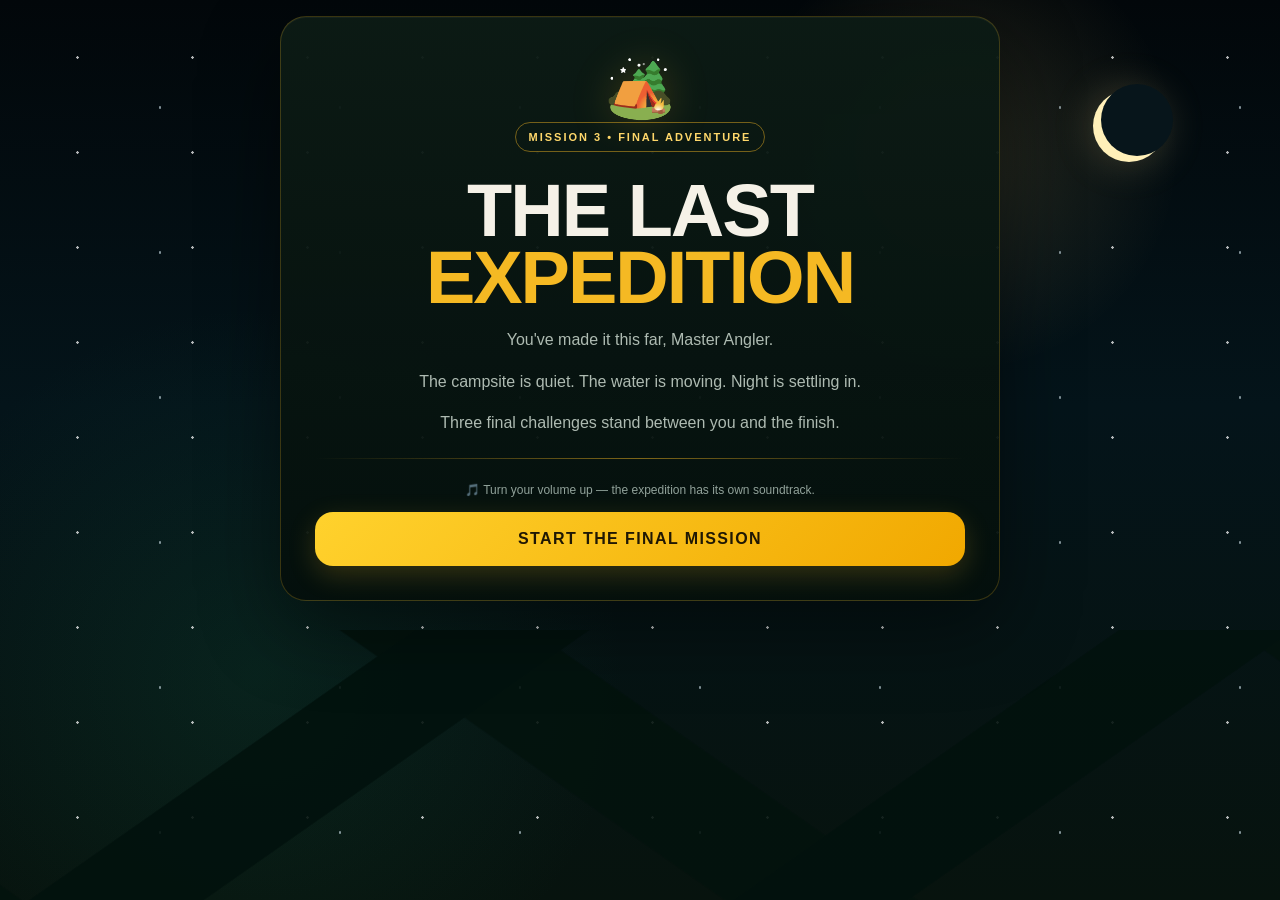
==== commit 5255b51e: "Update index.html" ====
--- a/index.html
+++ b/index.html
@@ -2,3446 +2,1188 @@
 <html lang="en">
 <head>
 <meta charset="UTF-8">
-
-<meta name="viewport"
-      content="width=device-width,
-               initial-scale=1,
-               maximum-scale=1,
-               user-scalable=no,
-               viewport-fit=cover">
-
-<meta name="theme-color" content="#020907">
+<meta name="viewport" content="width=device-width,initial-scale=1,maximum-scale=1,user-scalable=no,viewport-fit=cover">
+<meta name="theme-color" content="#06100d">
 <meta name="apple-mobile-web-app-capable" content="yes">
 <meta name="apple-mobile-web-app-status-bar-style" content="black-translucent">
-
-<title>Mission 3 — The Final Adventure</title>
+<title>MISSION 3 — THE FINAL EXPEDITION</title>
 
 <style>
-*{
-    box-sizing:border-box;
-    -webkit-tap-highlight-color:transparent;
-}
-
-html,
-body{
-    margin:0;
-    padding:0;
-    width:100%;
-    height:100%;
-    overflow:hidden;
-    background:#020907;
-    color:#f5f0df;
-    font-family:
-        -apple-system,
-        BlinkMacSystemFont,
-        "Segoe UI",
-        sans-serif;
-}
-
-body{
-    min-height:100dvh;
-}
-
-button,
-input{
-    font:inherit;
-}
-
-button{
-    touch-action:manipulation;
-}
-
-#app{
-    position:relative;
-    width:100%;
-    height:100dvh;
-    min-height:100dvh;
-    overflow:hidden;
-    background:
-        radial-gradient(
-            circle at 78% 12%,
-            rgba(255,218,133,.09),
-            transparent 22%
-        ),
-        linear-gradient(
-            180deg,
-            #02070b 0%,
-            #06151b 40%,
-            #082019 72%,
-            #020806 100%
-        );
-}
-
-/* =========================
-   BACKGROUND
-========================= */
+*{box-sizing:border-box;-webkit-tap-highlight-color:transparent}
+html,body{margin:0;width:100%;height:100%;overflow:hidden;background:#020807;color:#f5f1e7;font-family:-apple-system,BlinkMacSystemFont,"Segoe UI",sans-serif}
+body{min-height:100svh}
+button{font:inherit}
+.hidden{display:none!important}
+
+:root{
+ --bg:#03100d;
+ --panel:rgba(8,20,16,.92);
+ --gold:#f5b923;
+ --gold2:#ffd86b;
+ --green:#163d2c;
+ --green2:#245b40;
+ --text:#f5f1e7;
+ --muted:#aebbb2;
+ --danger:#ff6b57;
+ --success:#69df9b;
+}
+
+body:before{
+ content:"";
+ position:fixed;inset:0;pointer-events:none;
+ background:
+ radial-gradient(circle at 75% 17%,rgba(255,214,117,.14),transparent 18%),
+ radial-gradient(circle at 20% 75%,rgba(22,104,73,.18),transparent 30%),
+ linear-gradient(180deg,#02070a 0%,#04141a 45%,#07130e 100%);
+}
 
 .stars{
-    position:absolute;
-    inset:0;
-    pointer-events:none;
-    opacity:.7;
-    background-image:
-        radial-gradient(circle at 8% 13%,#fff 0 1px,transparent 2px),
-        radial-gradient(circle at 18% 29%,#fff 0 1px,transparent 2px),
-        radial-gradient(circle at 31% 11%,#fff 0 1px,transparent 2px),
-        radial-gradient(circle at 45% 24%,#fff 0 1px,transparent 2px),
-        radial-gradient(circle at 59% 9%,#fff 0 1px,transparent 2px),
-        radial-gradient(circle at 72% 26%,#fff 0 1px,transparent 2px),
-        radial-gradient(circle at 86% 12%,#fff 0 1px,transparent 2px),
-        radial-gradient(circle at 94% 35%,#fff 0 1px,transparent 2px),
-        radial-gradient(circle at 13% 48%,#fff 0 1px,transparent 2px),
-        radial-gradient(circle at 38% 43%,#fff 0 1px,transparent 2px),
-        radial-gradient(circle at 64% 48%,#fff 0 1px,transparent 2px),
-        radial-gradient(circle at 83% 42%,#fff 0 1px,transparent 2px);
-}
+ position:fixed;inset:0;pointer-events:none;opacity:.7;
+ background-image:
+ radial-gradient(circle,#fff 1px,transparent 1.5px),
+ radial-gradient(circle,#b7c9d0 1px,transparent 1.5px);
+ background-size:115px 95px,180px 145px;
+ background-position:20px 10px,70px 35px;
+ animation:drift 28s linear infinite;
+}
+@keyframes drift{to{background-position:140px 110px,0 120px}}
 
 .moon{
-    position:absolute;
-    width:70px;
-    height:70px;
-    right:11%;
-    top:7%;
-    border-radius:50%;
-    background:#fff0b7;
-    box-shadow:
-        0 0 22px rgba(255,231,159,.22),
-        0 0 65px rgba(255,220,130,.08);
-}
-
+ position:fixed;right:9%;top:10%;width:72px;height:72px;border-radius:50%;
+ background:#fff0b9;box-shadow:0 0 42px rgba(255,224,145,.22);
+}
 .moon:after{
-    content:"";
-    position:absolute;
-    width:70px;
-    height:70px;
-    left:18px;
-    top:-5px;
-    border-radius:50%;
-    background:#06151b;
+ content:"";position:absolute;right:-8px;top:-6px;width:72px;height:72px;border-radius:50%;
+ background:#07151b;
 }
 
 .mountains{
-    position:absolute;
-    left:0;
-    bottom:14%;
-    width:100%;
-    height:28%;
-    pointer-events:none;
-}
-
-.mountain{
-    position:absolute;
-    bottom:0;
-    width:0;
-    height:0;
-    border-left:90px solid transparent;
-    border-right:90px solid transparent;
-    border-bottom:120px solid #04110e;
-}
-
-.m1{
-    left:-35px;
-}
-
-.m2{
-    left:18%;
-    transform:scale(1.25);
-}
-
-.m3{
-    left:50%;
-    transform:scale(.9);
-}
-
-.m4{
-    right:-30px;
-    transform:scale(1.3);
-}
-
-.ground{
-    position:absolute;
-    left:0;
-    right:0;
-    bottom:0;
-    height:25%;
-    pointer-events:none;
-    background:
-        linear-gradient(
-            180deg,
-            #092219,
-            #020907
-        );
-}
-
-/* =========================
-   CAMPFIRE
-========================= */
+ position:fixed;bottom:0;left:0;width:100%;height:30%;
+ background:
+ linear-gradient(145deg,transparent 0 38%,#03120e 38.2% 54%,transparent 54.2%) 0 20%/55% 100%,
+ linear-gradient(35deg,transparent 0 43%,#04130e 43.2% 58%,transparent 58.2%) 45% 15%/70% 100%;
+ opacity:.9;pointer-events:none;
+}
+
+.screen{
+ position:relative;z-index:2;width:100%;height:100%;overflow-y:auto;
+ padding:clamp(14px,4vw,28px);
+ padding-top:max(16px,env(safe-area-inset-top));
+ padding-bottom:max(20px,env(safe-area-inset-bottom));
+}
+
+.wrap{width:min(720px,100%);margin:auto}
+.panel{
+ width:100%;margin:auto;
+ background:linear-gradient(180deg,rgba(12,27,21,.96),rgba(4,15,12,.95));
+ border:1px solid rgba(245,185,35,.22);
+ border-radius:26px;
+ padding:clamp(20px,5vw,34px);
+ box-shadow:0 25px 80px rgba(0,0,0,.45),inset 0 1px rgba(255,255,255,.04);
+}
+.center{text-align:center}
+.eyebrow{
+ display:inline-block;border:1px solid rgba(245,185,35,.45);
+ border-radius:999px;padding:8px 13px;color:var(--gold2);
+ font-size:11px;font-weight:800;letter-spacing:2px;
+}
+h1{font-size:clamp(38px,12vw,74px);line-height:.9;margin:26px 0 16px;letter-spacing:-2px}
+h1 span,.gold{color:var(--gold)}
+h2{font-size:clamp(25px,7vw,40px);margin:10px 0}
+p{color:var(--muted);line-height:1.6}
+.lead{font-size:16px}
+.small{font-size:12px;color:#91a29a}
+.divider{height:1px;background:linear-gradient(90deg,transparent,rgba(245,185,35,.5),transparent);margin:22px 0}
+
+.startIcon{font-size:56px;margin-top:5px;filter:drop-shadow(0 0 20px rgba(245,185,35,.2))}
+.startBtn,.revealBtn{
+ width:100%;border:0;border-radius:18px;padding:18px 16px;
+ background:linear-gradient(135deg,#ffd22d,#f1a800);
+ color:#201804;font-weight:900;letter-spacing:1.4px;
+ box-shadow:0 9px 28px rgba(245,185,35,.2);
+ cursor:pointer;
+}
+.startBtn:active,.choice:active,.revealBtn:active{transform:scale(.985)}
+
+.topbar{display:flex;justify-content:space-between;gap:8px;align-items:center;margin-bottom:14px}
+.progress{height:7px;background:#13231d;border-radius:10px;overflow:hidden;flex:1}
+.progress i{display:block;height:100%;width:0;background:linear-gradient(90deg,#d99818,#ffe17b);transition:width .4s}
+.soundBtn{
+ background:#10221b;border:1px solid #28473a;color:#e8eee9;
+ border-radius:12px;padding:8px 10px;font-size:12px
+}
+
+.challengeTag{color:var(--gold2);font-size:11px;font-weight:900;letter-spacing:2px}
+.levelLine{display:flex;justify-content:space-between;align-items:center;margin:12px 0}
+.levelBadge{font-size:11px;font-weight:800;padding:6px 9px;border-radius:9px;background:#12261d}
+.diff{font-size:10px;font-weight:900;letter-spacing:1px}
+.easy{color:#73e6a1}.medium{color:#ffd15c}.hard{color:#ff9d50}.expert{color:#ff695a}
+
+.scene{
+ position:relative;height:190px;border-radius:20px;overflow:hidden;margin:18px 0;
+ border:1px solid rgba(255,255,255,.07);
+ background:#09212a;
+}
+.waterScene{
+ background:
+ linear-gradient(180deg,#09222a 0 48%,#0b4650 48% 100%);
+}
+.waterScene:before{
+ content:"";position:absolute;inset:45% -10% 0;
+ background:repeating-radial-gradient(ellipse at 50% 0,#58a9a0 0 2px,transparent 3px 18px);
+ opacity:.35;transform:scaleY(.65);
+}
+.waterScene:after{
+ content:"";position:absolute;left:-10%;right:-10%;top:55%;height:3px;
+ background:#b7e8df;box-shadow:80px 30px #73c6bf,230px 12px #c8f1e8,410px 35px #78beb8;
+ opacity:.55;animation:wave 2.6s ease-in-out infinite alternate;
+}
+@keyframes wave{to{transform:translateX(25px)}}
+
+.riverCurrent{position:absolute;left:5%;right:5%;top:35%;height:90px;border-radius:50%;border-top:7px solid rgba(187,239,230,.7);transform:rotate(-7deg)}
+.eddy{
+ position:absolute;width:75px;height:75px;border:5px solid rgba(218,248,238,.65);
+ border-radius:50%;right:18%;top:62px;animation:spin 2.5s linear infinite;
+}
+@keyframes spin{to{transform:rotate(360deg)}}
+
+.campScene{
+ background:linear-gradient(180deg,#08141d 0 57%,#0a2819 57%);
+}
+.tent{
+ position:absolute;left:50%;bottom:20px;transform:translateX(-50%);
+ width:130px;height:90px;background:linear-gradient(135deg,#c66c32,#ef9b42);
+ clip-path:polygon(50% 0,100% 100%,0 100%);
+}
+.tent:after{content:"";position:absolute;left:48%;bottom:0;width:24px;height:50px;background:#6c321f}
+.tree{position:absolute;bottom:15px;width:0;height:0;border-left:30px solid transparent;border-right:30px solid transparent;border-bottom:90px solid #0a321f}
+.tree:after{content:"";position:absolute;left:-24px;top:30px;border-left:24px solid transparent;border-right:24px solid transparent;border-bottom:70px solid #0d4227}
+.t1{left:7%}.t2{right:7%;transform:scale(.7)}
 
 .fire{
-    position:absolute;
-    left:7%;
-    bottom:13%;
-    width:48px;
-    height:58px;
-    pointer-events:none;
-    filter:drop-shadow(0 0 10px rgba(255,155,40,.25));
-}
-
-.fireGlow{
-    position:absolute;
-    left:50%;
-    bottom:-12px;
-    width:80px;
-    height:80px;
-    transform:translateX(-50%);
-    border-radius:50%;
-    background:rgba(255,142,37,.07);
-    filter:blur(12px);
-}
-
-.flame{
-    position:absolute;
-    left:50%;
-    bottom:6px;
-    width:24px;
-    height:38px;
-    transform:translateX(-50%) rotate(45deg);
-    border-radius:5px 70% 5px 70%;
-    background:#ffae32;
-    box-shadow:
-        0 0 18px rgba(255,134,27,.5),
-        0 0 40px rgba(255,120,20,.15);
-    animation:
-        flameMove 1.1s ease-in-out infinite alternate;
-}
-
-.flame2{
-    position:absolute;
-    left:50%;
-    bottom:5px;
-    width:14px;
-    height:25px;
-    transform:translateX(-50%) rotate(45deg);
-    border-radius:5px 70% 5px 70%;
-    background:#fff0a0;
-}
-
-@keyframes flameMove{
-    from{
-        transform:
-            translateX(-50%)
-            rotate(42deg)
-            scale(.92);
-    }
-
-    to{
-        transform:
-            translateX(-50%)
-            rotate(50deg)
-            scale(1.08);
-    }
-}
-
-/* =========================
-   SCREEN
-========================= */
-
-#screen{
-    position:absolute;
-    inset:0;
-    z-index:20;
-
-    display:flex;
-    justify-content:center;
-    align-items:flex-start;
-
-    padding:
-        max(18px,env(safe-area-inset-top))
-        14px
-        max(18px,env(safe-area-inset-bottom));
-
-    overflow-y:auto;
-    -webkit-overflow-scrolling:touch;
-}
-
-.panel{
-    width:min(100%,520px);
-    margin:auto 0;
-    padding:24px 20px;
-
-    border-radius:24px;
-
-    border:
-        1px solid
-        rgba(255,215,120,.18);
-
-    background:
-        rgba(3,13,12,.91);
-
-    box-shadow:
-        0 20px 60px rgba(0,0,0,.55),
-        inset 0 1px rgba(255,255,255,.04);
-
-    backdrop-filter:blur(12px);
-    -webkit-backdrop-filter:blur(12px);
-}
-
-.hidden{
-    display:none!important;
-}
-
-.eyebrow{
-    display:inline-block;
-
-    padding:8px 12px;
-
-    border:
-        1px solid
-        rgba(238,190,77,.45);
-
-    border-radius:999px;
-
-    color:#e9bd59;
-
-    font-size:10px;
-    font-weight:900;
-    letter-spacing:2px;
-
-    margin-bottom:17px;
-}
-
-h1{
-    margin:0;
-
-    font-size:
-        clamp(35px,10vw,58px);
-
-    line-height:.94;
-    letter-spacing:-2px;
-}
-
-h2{
-    margin:8px 0 12px;
-
-    font-size:28px;
-    line-height:1.05;
-}
-
-.gold{
-    color:#e6b84e;
-}
-
-.subtitle{
-    color:#c8d0ca;
-
-    line-height:1.55;
-
-    font-size:15px;
-}
-
-.small{
-    font-size:12px;
-    color:#8e9d97;
-    line-height:1.5;
-}
-
-/* =========================
-   BUTTONS
-========================= */
-
-.btn{
-    width:100%;
-    min-height:54px;
-
-    margin-top:12px;
-
-    border:0;
-    border-radius:15px;
-
-    padding:14px 16px;
-
-    background:#d9a941;
-    color:#07100d;
-
-    font-weight:900;
-    font-size:15px;
-
-    letter-spacing:.3px;
-
-    box-shadow:
-        0 7px 0 #8b6620;
-
-    cursor:pointer;
-
-    transition:
-        transform .12s ease,
-        box-shadow .12s ease;
-}
-
-.btn:active{
-    transform:translateY(5px);
-    box-shadow:0 2px 0 #8b6620;
-}
-
-.btn.secondary{
-    background:#152a25;
-    color:#edf0e6;
-    border:1px solid rgba(255,255,255,.09);
-    box-shadow:none;
-}
-
-/* =========================
-   TOP BAR
-========================= */
-
-.topbar{
-    display:flex;
-    justify-content:space-between;
-    align-items:center;
-
-    gap:8px;
-
-    margin-bottom:12px;
-}
-
-.badge{
-    font-size:10px;
-    letter-spacing:1.4px;
-    color:#e5bb63;
-}
-
-.audioStatus{
-    font-size:10px;
-    color:#80d59a;
-    letter-spacing:.5px;
-}
-
-/* =========================
-   PROGRESS
-========================= */
-
-.progress{
-    width:100%;
-    height:5px;
-
-    background:#162823;
-
-    border-radius:99px;
-
-    margin:12px 0 22px;
-
-    overflow:hidden;
-}
-
-.progressFill{
-    height:100%;
-    width:33.333%;
-
-    background:#d9aa45;
-
-    transition:
-        width .35s ease;
-}
-
-/* =========================
-   CHALLENGES
-========================= */
-
-.challengeNumber{
-    color:#dcae47;
-
-    font-size:11px;
-    letter-spacing:2px;
-    font-weight:900;
-}
-
-.choiceGrid{
-    display:grid;
-
-    grid-template-columns:
-        1fr 1fr;
-
-    gap:10px;
-
-    margin-top:18px;
-}
-
+ position:absolute;left:50%;bottom:8px;width:45px;height:45px;transform:translateX(-50%);
+ background:radial-gradient(circle at 50% 70%,#fff2a0 0 13%,#ffb31a 14% 40%,#e94c1c 41% 65%,transparent 66%);
+ border-radius:50%;animation:flicker .35s infinite alternate;
+}
+@keyframes flicker{to{transform:translateX(-50%) scale(1.08,.92)}}
+
+.nightScene{
+ background:linear-gradient(180deg,#03101c,#071c1b);
+}
+.compass{
+ position:absolute;left:50%;top:50%;transform:translate(-50%,-50%);
+ width:112px;height:112px;border:3px solid #d5bd79;border-radius:50%;
+ background:radial-gradient(circle,#172d28,#071512);
+ box-shadow:0 0 25px rgba(245,185,35,.12);
+}
+.needle{position:absolute;left:50%;top:50%;width:4px;height:82px;transform:translate(-50%,-50%) rotate(0deg);transform-origin:center;border-radius:4px;background:linear-gradient(#e34c3c 0 50%,#dce4dd 50%)}
+.compass b{position:absolute;left:50%;top:8px;transform:translateX(-50%);color:#f06a55}
+
+.choiceGrid{display:grid;grid-template-columns:1fr;gap:10px;margin-top:15px}
 .choice{
-    min-height:105px;
-
-    border-radius:17px;
-
-    border:
-        1px solid
-        rgba(255,255,255,.09);
-
-    background:#0b1b17;
-
-    color:#edf0e6;
-
-    padding:14px;
-
-    text-align:left;
-
-    cursor:pointer;
-
-    transition:
-        transform .15s ease,
-        background .15s ease,
-        border-color .15s ease;
-}
-
-.choice:active{
-    transform:scale(.97);
-}
-
-.choice strong{
-    display:block;
-
-    margin-bottom:7px;
-
-    color:#e5bd6b;
-}
-
-.choice span{
-    display:block;
-
-    font-size:12px;
-
-    line-height:1.4;
-
-    color:#aebbb5;
-}
-
-.choice.correct{
-    border-color:#74bd8b;
-    background:#0d281c;
-    box-shadow:
-        0 0 18px rgba(92,193,119,.12);
-}
-
-.choice.wrong{
-    border-color:#b85c50;
-    background:#2a1513;
-}
+ border:1px solid #2b4a3c;background:linear-gradient(180deg,#132a20,#0c1d17);
+ color:#edf3ed;border-radius:15px;padding:15px;text-align:left;cursor:pointer;
+ transition:.18s;min-height:58px;
+}
+.choice strong{display:block;color:#fff;font-size:15px;margin-bottom:3px}
+.choice span{font-size:12px;color:#9fb0a7}
+.choice.correct{border-color:#5ed99a;background:#103523}
+.choice.wrong{border-color:#ef705c;background:#321913;animation:shake .25s}
+@keyframes shake{25%{transform:translateX(-5px)}75%{transform:translateX(5px)}}
 
 .feedback{
-    min-height:48px;
-
-    margin-top:16px;
-
-    padding:12px;
-
-    border-radius:13px;
-
-    background:#071511;
-
-    color:#bac7c0;
-
-    font-size:13px;
-
-    line-height:1.45;
-}
-
-/* =========================
-   WATER
-========================= */
-
-.waterScene{
-    position:relative;
-
-    height:135px;
-
-    margin:16px 0;
-
-    border-radius:17px;
-
-    overflow:hidden;
-
-    border:
-        1px solid
-        rgba(255,255,255,.08);
-
-    background:
-        linear-gradient(
-            180deg,
-            #6d8e96 0%,
-            #315c67 35%,
-            #0a3039 100%
-        );
-
-    box-shadow:
-        inset 0 -30px 50px rgba(0,0,0,.15);
-}
-
-.waterScene:before,
-.waterScene:after{
-    content:"";
-
-    position:absolute;
-
-    left:-10%;
-
-    width:120%;
-    height:22px;
-
-    border-top:
-        2px solid
-        rgba(221,242,235,.5);
-
-    border-radius:50%;
-}
-
-.waterScene:before{
-    top:37px;
-    transform:skewY(-2deg);
-}
-
-.waterScene:after{
-    top:82px;
-    transform:skewY(2deg);
-}
-
-.waterLine{
-    position:absolute;
-
-    left:-30%;
-
-    top:105px;
-
-    width:160%;
-
-    height:2px;
-
-    background:
-        rgba(220,245,240,.2);
-
-    animation:
-        waterMove 3s linear infinite;
-}
-
-@keyframes waterMove{
-    from{
-        transform:translateX(-15px);
-    }
-
-    to{
-        transform:translateX(25px);
-    }
-}
-
-.currentArrow{
-    position:absolute;
-
-    left:20%;
-    top:55%;
-
-    font-size:28px;
-
-    color:
-        rgba(255,255,255,.65);
-
-    animation:
-        drift 1.8s ease-in-out infinite alternate;
-}
-
-@keyframes drift{
-    from{
-        transform:translateX(0);
-    }
-
-    to{
-        transform:translateX(35px);
-    }
-}
-
-/* =========================
-   GEAR
-========================= */
-
-.gearCard{
-    margin-top:16px;
-
-    padding:15px;
-
-    border-radius:16px;
-
-    background:#0a1b16;
-
-    border:
-        1px solid
-        rgba(255,255,255,.07);
-}
-
-.slider{
-    width:100%;
-
-    accent-color:#d8aa46;
-
-    margin-top:12px;
-}
-
-.readout{
-    display:flex;
-
-    justify-content:space-between;
-
-    margin-top:8px;
-
-    font-size:12px;
-
-    color:#aab9b2;
-}
-
-/* =========================
-   COMPASS
-========================= */
-
-.compass{
-    width:170px;
-    height:170px;
-
-    margin:20px auto;
-
-    border-radius:50%;
-
-    border:
-        2px solid
-        rgba(218,181,91,.45);
-
-    background:
-        radial-gradient(
-            circle,
-            #0c211c 0 52%,
-            #071510 53% 100%
-        );
-
-    position:relative;
-
-    box-shadow:
-        0 0 35px rgba(0,0,0,.35);
-}
-
-.compass:before{
-    content:"N";
-
-    position:absolute;
-
-    top:8px;
-    left:50%;
-
-    transform:translateX(-50%);
-
-    color:#dfb552;
-
-    font-weight:900;
-}
-
-.compass:after{
-    content:"S";
-
-    position:absolute;
-
-    bottom:8px;
-    left:50%;
-
-    transform:translateX(-50%);
-
-    color:#8d9a94;
-
-    font-weight:900;
-}
-
-.needle{
-    position:absolute;
-
-    left:50%;
-    top:50%;
-
-    width:3px;
-    height:112px;
-
-    transform-origin:center;
-
-    transform:
-        translate(-50%,-50%)
-        rotate(0deg);
-
-    transition:
-        transform .25s ease;
-}
-
-.needle:before{
-    content:"";
-
-    position:absolute;
-
-    left:-5px;
-    top:0;
-
-    border-left:
-        6px solid transparent;
-
-    border-right:
-        6px solid transparent;
-
-    border-bottom:
-        55px solid #d7a842;
-}
-
-.needle:after{
-    content:"";
-
-    position:absolute;
-
-    left:-5px;
-    bottom:0;
-
-    border-left:
-        6px solid transparent;
-
-    border-right:
-        6px solid transparent;
-
-    border-top:
-        55px solid #586a64;
-}
-
-.directions{
-    display:grid;
-
-    grid-template-columns:
-        1fr 1fr;
-
-    gap:10px;
-}
-
-/* =========================
-   FINAL
-========================= */
-
-.finalCard{
-    text-align:center;
-}
-
-.resultIcon{
-    font-size:50px;
-
-    margin-bottom:8px;
-
-    animation:
-        finalBounce 1.2s ease-in-out infinite alternate;
-}
-
-@keyframes finalBounce{
-    from{
-        transform:translateY(0) scale(1);
-    }
-
-    to{
-        transform:translateY(-5px) scale(1.04);
-    }
-}
-
-.finalTitle{
-    font-size:
-        clamp(38px,11vw,64px);
-
-    line-height:.9;
-
-    margin:
-        10px 0 18px;
-}
-
-.finalDetails{
-    margin:22px 0;
-
-    padding:18px;
-
-    border-radius:17px;
-
-    background:#081914;
-
-    border:
-        1px solid
-        rgba(226,181,77,.18);
-}
-
-.finalDetails div{
-    margin:8px 0;
-
-    color:#b9c5bf;
-}
-
-.finalDetails strong{
-    color:#e5bb61;
-}
-
-/* =========================
-   CELEBRATION
-========================= */
-
-.celebration{
-    position:fixed;
-
-    inset:0;
-
-    z-index:100;
-
-    pointer-events:none;
-
-    overflow:hidden;
-}
-
-.confetti{
-    position:absolute;
-
-    width:7px;
-    height:12px;
-
-    top:-20px;
-
-    opacity:0;
-
-    animation:
-        confettiFall 1.4s ease-out forwards;
-}
-
-@keyframes confettiFall{
-    0%{
-        transform:
-            translateY(0)
-            rotate(0deg);
-
-        opacity:1;
-    }
-
-    100%{
-        transform:
-            translateY(110vh)
-            rotate(720deg);
-
-        opacity:0;
-    }
-}
-
-/* =========================
-   MOBILE
-========================= */
-
-@media(max-width:380px){
-
-    .panel{
-        padding:20px 15px;
-    }
-
-    h1{
-        font-size:36px;
-    }
-
-    h2{
-        font-size:25px;
-    }
-
-    .choiceGrid{
-        gap:8px;
-    }
-
-    .choice{
-        min-height:98px;
-        padding:11px;
-    }
-
-    .choice span{
-        font-size:11px;
-    }
-
-    .compass{
-        width:145px;
-        height:145px;
-    }
-}
-
-@media(min-width:700px){
-
-    #screen{
-        padding:30px;
-    }
-
-    .panel{
-        padding:32px;
-    }
-}
-
-@media(prefers-reduced-motion:reduce){
-
-    *,
-    *:before,
-    *:after{
-        animation:none!important;
-        transition:none!important;
-    }
+ min-height:42px;margin-top:13px;padding:11px;border-radius:12px;
+ background:#0a1914;color:#b8c6bf;font-size:13px;
+}
+.feedback.good{color:#75e4a2;border:1px solid rgba(105,223,155,.25)}
+.feedback.bad{color:#ff9b88;border:1px solid rgba(255,107,87,.2)}
+
+.levelComplete{
+ text-align:center;padding:15px;margin-top:12px;border-radius:15px;
+ background:rgba(95,221,151,.08);color:#8ff0b3;font-weight:800
+}
+
+.finalIcon{font-size:65px;margin-top:4px}
+.finalTitle{font-size:clamp(35px,10vw,60px);font-weight:950;line-height:.95;margin:18px 0}
+.revealBox{
+ margin-top:18px;padding:22px;border-radius:20px;
+ background:linear-gradient(135deg,rgba(245,185,35,.11),rgba(28,75,52,.2));
+ border:1px solid rgba(245,185,35,.28);
+}
+.revealBox h2{color:#ffd96a}
+.detail{padding:11px 0;font-size:15px}
+.finalMessage{margin:22px 0;line-height:2;font-size:16px}
+.countdown{margin-top:22px;color:#ffd15b;font-weight:950;letter-spacing:2px;font-size:14px}
+
+.toast{
+ position:fixed;z-index:50;left:50%;bottom:max(20px,env(safe-area-inset-bottom));
+ transform:translate(-50%,30px);opacity:0;pointer-events:none;
+ background:#12251d;border:1px solid #355a47;padding:10px 15px;border-radius:999px;
+ font-size:12px;transition:.25s;white-space:nowrap;
+}
+.toast.show{transform:translate(-50%,0);opacity:1}
+
+@media(min-width:600px){
+ .choiceGrid{grid-template-columns:1fr 1fr}
+ .scene{height:225px}
 }
 </style>
 </head>
 
 <body>
 
-<div id="app">
-
-    <div class="stars"></div>
-
-    <div class="moon"></div>
-
-    <div class="mountains">
-        <div class="mountain m1"></div>
-        <div class="mountain m2"></div>
-        <div class="mountain m3"></div>
-        <div class="mountain m4"></div>
-    </div>
-
-    <div class="ground"></div>
-
-    <div class="fire">
-        <div class="fireGlow"></div>
-        <div class="flame"></div>
-        <div class="flame2"></div>
-    </div>
-
-    <div class="celebration" id="celebration"></div>
-
-    <main id="screen">
-
-        <!-- =========================
-             START
-        ========================== -->
-
-        <section
-            class="panel"
-            id="startScreen">
-
-            <div class="eyebrow">
-                MISSION 3 • FINAL ADVENTURE
-            </div>
-
-            <h1>
-                THE LAST<br>
-                <span class="gold">
-                    EXPEDITION
-                </span>
-            </h1>
-
-            <p class="subtitle">
-                You've made it this far,
-                Master Angler.
-                Tonight the campsite is quiet,
-                the water is moving,
-                and three final challenges
-                stand between you and the finish.
-            </p>
-
-            <p class="small">
-                🔊 Turn your phone volume up.<br>
-                🎧 Headphones recommended.<br>
-                📱 Optimised for iPhone.
-            </p>
-
-            <button
-                class="btn"
-                id="startBtn">
-
-                START THE FINAL MISSION
-
-            </button>
-
-        </section>
-
-
-        <!-- =========================
-             GAME
-        ========================== -->
-
-        <section
-            class="panel hidden"
-            id="gameScreen">
-
-            <div class="topbar">
-
-                <div class="badge">
-                    MISSION 3 / FINAL
-                </div>
-
-                <div
-                    class="audioStatus"
-                    id="audioStatus">
-
-                    🔊 AUDIO ON
-
-                </div>
-
-            </div>
-
-            <div class="progress">
-
-                <div
-                    class="progressFill"
-                    id="progressFill">
-                </div>
-
-            </div>
-
-
-            <!-- =========================
-                 CHALLENGE 1
-            ========================== -->
-
-            <div id="challenge1">
-
-                <div class="challengeNumber">
-                    CHALLENGE 01 — READ THE WATER
-                </div>
-
-                <h2>
-                    Pick the safest water condition
-                </h2>
-
-                <p class="subtitle">
-                    You're approaching an unfamiliar
-                    stretch of water. Look carefully
-                    at the movement and choose the
-                    condition that gives you the most
-                    predictable approach.
-                </p>
-
-                <div class="waterScene">
-
-                    <div class="currentArrow">
-                        → →
-                    </div>
-
-                    <div class="waterLine"></div>
-
-                </div>
-
-                <div class="choiceGrid">
-
-                    <button
-                        class="choice waterChoice"
-                        data-correct="false">
-
-                        <strong>
-                            Whitewater
-                        </strong>
-
-                        <span>
-                            Fast broken water with
-                            obvious turbulence.
-                        </span>
-
-                    </button>
-
-
-                    <button
-                        class="choice waterChoice"
-                        data-correct="true">
-
-                        <strong>
-                            Steady Current
-                        </strong>
-
-                        <span>
-                            Consistent flow with a
-                            clean, predictable surface.
-                        </span>
-
-                    </button>
-
-
-                    <button
-                        class="choice waterChoice"
-                        data-correct="false">
-
-                        <strong>
-                            Strong Eddy
-                        </strong>
-
-                        <span>
-                            Water is rotating back
-                            against the main flow.
-                        </span>
-
-                    </button>
-
-
-                    <button
-                        class="choice waterChoice"
-                        data-correct="false">
-
-                        <strong>
-                            Breaking Surge
-                        </strong>
-
-                        <span>
-                            Repeated waves are crashing
-                            against the edge.
-                        </span>
-
-                    </button>
-
-                </div>
-
-                <div
-                    class="feedback"
-                    id="feedback1">
-
-                    Study the water before
-                    making your decision.
-
-                </div>
-
-                <button
-                    class="btn hidden"
-                    id="next1">
-
-                    CONTINUE
-
-                </button>
-
-            </div>
-
-
-            <!-- =========================
-                 CHALLENGE 2
-            ========================== -->
-
-            <div
-                id="challenge2"
-                class="hidden">
-
-                <div class="challengeNumber">
-                    CHALLENGE 02 — BUILD THE RIGHT SETUP
-                </div>
-
-                <h2>
-                    The weather is changing.
-                </h2>
-
-                <p class="subtitle">
-                    A breeze is picking up at camp.
-                    Night is approaching and you
-                    have one chance to prepare
-                    your setup properly.
-                </p>
-
-
-                <div class="gearCard">
-
-                    <strong>
-                        Wind protection
-                    </strong>
-
-                    <p class="small">
-                        How much shelter would
-                        you choose?
-                    </p>
-
-                    <input
-                        id="shelterSlider"
-                        class="slider"
-                        type="range"
-                        min="0"
-                        max="100"
-                        value="50">
-
-                    <div class="readout">
-
-                        <span>
-                            Minimal
-                        </span>
-
-                        <strong
-                            id="shelterValue">
-                            50%
-                        </strong>
-
-                        <span>
-                            Heavy
-                        </span>
-
-                    </div>
-
-                </div>
-
-
-                <div class="gearCard">
-
-                    <strong>
-                        Equipment priority
-                    </strong>
-
-                    <p class="small">
-                        Choose what matters most
-                        before the weather gets worse.
-                    </p>
-
-                    <div class="choiceGrid">
-
-                        <button
-                            class="choice gearChoice"
-                            data-value="comfort">
-
-                            <strong>
-                                Comfort
-                            </strong>
-
-                            <span>
-                                Extra camp luxuries.
-                            </span>
-
-                        </button>
-
-
-                        <button
-                            class="choice gearChoice"
-                            data-value="stability">
-
-                            <strong>
-                                Stability
-                            </strong>
-
-                            <span>
-                                Secure shelter and
-                                essential equipment.
-                            </span>
-
-                        </button>
-
-
-                        <button
-                            class="choice gearChoice"
-                            data-value="speed">
-
-                            <strong>
-                                Speed
-                            </strong>
-
-                            <span>
-                                Pack light and move quickly.
-                            </span>
-
-                        </button>
-
-
-                        <button
-                            class="choice gearChoice"
-                            data-value="appearance">
-
-                            <strong>
-                                Appearance
-                            </strong>
-
-                            <span>
-                                Keep everything
-                                looking perfect.
-                            </span>
-
-                        </button>
-
-                    </div>
-
-                </div>
-
-
-                <div
-                    class="feedback"
-                    id="feedback2">
-
-                    Prepare for the conditions,
-                    not the appearance.
-
-                </div>
-
-
-                <button
-                    class="btn hidden"
-                    id="next2">
-
-                    CONTINUE
-
-                </button>
-
-            </div>
-
-
-            <!-- =========================
-                 CHALLENGE 3
-            ========================== -->
-
-            <div
-                id="challenge3"
-                class="hidden">
-
-                <div class="challengeNumber">
-                    CHALLENGE 03 — NIGHT NAVIGATION
-                </div>
-
-                <h2>
-                    Find your way back to camp.
-                </h2>
-
-                <p class="subtitle">
-                    Darkness has settled in.
-                    Your phone battery is low,
-                    so you're relying on your
-                    compass and the landmarks
-                    around you.
-                </p>
-
-
-                <div class="compass">
-
-                    <div
-                        class="needle"
-                        id="needle">
-                    </div>
-
-                </div>
-
-
-                <p
-                    class="small"
-                    style="text-align:center;">
-
-                    The campsite is approximately
-                    SOUTH-EAST.
-
-                </p>
-
-
-                <div class="directions">
-
-                    <button
-                        class="choice directionChoice"
-                        data-direction="NW">
-
-                        <strong>
-                            ↖ NORTH-WEST
-                        </strong>
-
-                        <span>
-                            Toward the higher ridge.
-                        </span>
-
-                    </button>
-
-
-                    <button
-                        class="choice directionChoice"
-                        data-direction="NE">
-
-                        <strong>
-                            ↗ NORTH-EAST
-                        </strong>
-
-                        <span>
-                            Toward the tree line.
-                        </span>
-
-                    </button>
-
-
-                    <button
-                        class="choice directionChoice"
-                        data-direction="SW">
-
-                        <strong>
-                            ↙ SOUTH-WEST
-                        </strong>
-
-                        <span>
-                            Toward the open shoreline.
-                        </span>
-
-                    </button>
-
-
-                    <button
-                        class="choice directionChoice"
-                        data-direction="SE">
-
-                        <strong>
-                            ↘ SOUTH-EAST
-                        </strong>
-
-                        <span>
-                            Toward the campsite.
-                        </span>
-
-                    </button>
-
-                </div>
-
-
-                <div
-                    class="feedback"
-                    id="feedback3">
-
-                    Trust your bearings.
-
-                </div>
-
-
-                <button
-                    class="btn hidden"
-                    id="finishBtn">
-
-                    COMPLETE MISSION
-
-                </button>
-
-            </div>
-
-        </section>
-
-
-        <!-- =========================
-             FINAL
-        ========================== -->
-
-        <section
-            class="panel finalCard hidden"
-            id="finalScreen">
-
-            <div class="resultIcon">
-                🏕️
-            </div>
-
-            <div class="eyebrow">
-                MISSION COMPLETE
-            </div>
-
-            <div class="finalTitle">
-
-                YOU DID IT,<br>
-
-                <span class="gold">
-                    MASTER ANGLER.
-                </span>
-
-            </div>
-
-            <p class="subtitle">
-
-                Three challenges.<br>
-                One final adventure.<br>
-                And you made it all the way
-                to the end.
-
-            </p>
-
-
-            <div class="finalDetails">
-
-                <div>
-                    📍
-                    <strong>
-                        EAST COAST PARK
-                    </strong>
-                </div>
-
-                <div>
-                    📅
-                    <strong>
-                        21–22 AUGUST 2026
-                    </strong>
-                </div>
-
-                <div>
-                    ⏰
-                    <strong>
-                        3:00 PM
-                    </strong>
-                </div>
-
-            </div>
-
-
-            <p class="subtitle">
-
-                Pack your bags.<br>
-                Bring your fishing gear.<br>
-                And come ready for an adventure
-                with me. ❤️
-
-            </p>
-
-
-            <p
-                class="gold"
-                style="
-                    font-weight:900;
-                    letter-spacing:2px;
-                    margin-top:25px;
-                ">
-
-                THE COUNTDOWN BEGINS… ⏳
-
-            </p>
-
-        </section>
-
-    </main>
+<div class="stars"></div>
+<div class="moon"></div>
+<div class="mountains"></div>
+
+<div class="screen">
+<div class="wrap">
+
+<!-- START -->
+<section class="panel center" id="startScreen">
+
+ <div class="startIcon">🏕️</div>
+
+ <div class="eyebrow">MISSION 3 • FINAL ADVENTURE</div>
+
+ <h1>THE LAST<br><span>EXPEDITION</span></h1>
+
+ <p class="lead">
+ You've made it this far, Master Angler.
+ </p>
+
+ <p>
+ The campsite is quiet. The water is moving.
+ Night is settling in.
+ </p>
+
+ <p>
+ Three final challenges stand between you and the finish.
+ </p>
+
+ <div class="divider"></div>
+
+ <p class="small">🎵 Turn your volume up — the expedition has its own soundtrack.</p>
+
+ <button class="startBtn" id="startBtn">
+ START THE FINAL MISSION
+ </button>
+
+</section>
+
+
+<!-- GAME -->
+<section class="panel hidden" id="gameScreen">
+
+ <div class="topbar">
+   <div class="progress"><i id="progressBar"></i></div>
+   <button class="soundBtn" id="soundBtn">🔊 SOUND ON</button>
+ </div>
+
+ <div id="gameContent"></div>
+
+</section>
+
+
+<!-- FINAL -->
+<section class="panel center hidden" id="finalScreen">
+
+ <div class="finalIcon">🏆</div>
+
+ <div class="eyebrow">MISSION COMPLETE!</div>
+
+ <div class="finalTitle">
+ YOU DID IT,<br>
+ <span class="gold">MASTER ANGLER.</span>
+ </div>
+
+ <p class="lead">
+ You've conquered every challenge.
+ </p>
+
+ <p>
+ But your final surprise is still locked...
+ </p>
+
+ <button class="revealBtn" id="revealBtn">
+ 🔓 TAP TO REVEAL
+ </button>
+
+ <div class="revealBox hidden" id="revealBox">
+
+   <h2>🏆 MISSION COMPLETE!</h2>
+
+   <p>
+    <strong>You did it, birthday boy. ❤️</strong><br>
+    Your final surprise has been unlocked…
+   </p>
+
+   <div class="divider"></div>
+
+   <h2>🏕️ YOUR BIRTHDAY ADVENTURE AWAITS</h2>
+
+   <div class="detail">📍 <strong>EAST COAST PARK</strong></div>
+   <div class="detail">📅 <strong>21–22 AUGUST 2026</strong></div>
+   <div class="detail">⏰ <strong>3:00 PM</strong></div>
+
+   <div class="finalMessage">
+    <strong>Pack your bags.</strong><br>
+    <strong>Bring your fishing gear.</strong><br>
+    <strong>And come ready for an adventure with me. ❤️</strong>
+   </div>
+
+   <div class="countdown">
+    THE COUNTDOWN BEGINS… ⏳
+   </div>
+
+ </div>
+
+</section>
 
 </div>
+</div>
+
+<div class="toast" id="toast"></div>
 
 
 <script>
-"use strict";
-
-/* =========================================================
-   MISSION 3
-   SINGLE-FILE MOBILE GAME
-
-   AUDIO:
-   - iPhone Safari compatible
-   - Web Audio API
-   - No MP3
-   - No external assets
-   - Adventure rhythm
-   - Percussion
-   - Water
-   - Wind
-   - Campfire
-   - Success
-   - Mistake
-   - Completion fanfare
-========================================================= */
-
-
-/* =========================================================
-   ELEMENTS
-========================================================= */
-
-const startScreen =
-    document.getElementById("startScreen");
-
-const gameScreen =
-    document.getElementById("gameScreen");
-
-const finalScreen =
-    document.getElementById("finalScreen");
-
-const startBtn =
-    document.getElementById("startBtn");
-
-const challenge1 =
-    document.getElementById("challenge1");
-
-const challenge2 =
-    document.getElementById("challenge2");
-
-const challenge3 =
-    document.getElementById("challenge3");
-
-const progressFill =
-    document.getElementById("progressFill");
-
-const feedback1 =
-    document.getElementById("feedback1");
-
-const feedback2 =
-    document.getElementById("feedback2");
-
-const feedback3 =
-    document.getElementById("feedback3");
-
-const next1 =
-    document.getElementById("next1");
-
-const next2 =
-    document.getElementById("next2");
-
-const finishBtn =
-    document.getElementById("finishBtn");
-
-const shelterSlider =
-    document.getElementById("shelterSlider");
-
-const shelterValue =
-    document.getElementById("shelterValue");
-
-const needle =
-    document.getElementById("needle");
-
-const audioStatus =
-    document.getElementById("audioStatus");
-
-const celebration =
-    document.getElementById("celebration");
-
-
-/* =========================================================
-   AUDIO ENGINE
-========================================================= */
-
-let audioContext = null;
-
-let masterGain = null;
-let musicGain = null;
-let ambienceGain = null;
-let effectsGain = null;
-
-let audioStarted = false;
-
-let musicTimer = null;
-let percussionTimer = null;
-let ambienceStarted = false;
-
-let noiseBuffer = null;
-
-
-/* =========================================================
-   AUDIO HELPERS
-========================================================= */
-
-function getAudioContext(){
-
-    const AC =
-        window.AudioContext ||
-        window.webkitAudioContext;
-
-    if(!AC){
-        return null;
-    }
-
-    return new AC();
-}
-
-
-function createNoiseBuffer(
-    ctx,
-    seconds = 2
-){
-
-    const buffer =
-        ctx.createBuffer(
-            1,
-            Math.floor(
-                ctx.sampleRate * seconds
-            ),
-            ctx.sampleRate
-        );
-
-    const data =
-        buffer.getChannelData(0);
-
-    for(
-        let i = 0;
-        i < data.length;
-        i++
-    ){
-
-        data[i] =
-            Math.random() * 2 - 1;
-
-    }
-
-    return buffer;
-}
-
-
-function createNoiseSource(){
-
-    if(!audioContext || !noiseBuffer){
-        return null;
-    }
-
-    const source =
-        audioContext.createBufferSource();
-
-    source.buffer =
-        noiseBuffer;
-
-    source.loop = true;
-
-    return source;
-}
-
-
-/* =========================================================
-   MASTER AUDIO START
-
-   IMPORTANT:
-   This function is called directly from
-   the START button tap.
-========================================================= */
-
-function startAudio(){
-
-    if(audioStarted){
-
-        if(
-            audioContext &&
-            audioContext.state === "suspended"
-        ){
-
-            audioContext.resume();
-
-        }
-
-        return;
-
-    }
-
-
-    audioContext =
-        getAudioContext();
-
-
-    if(!audioContext){
-
-        audioStatus.textContent =
-            "🔇 SOUND UNSUPPORTED";
-
-        return;
-
-    }
-
-
-    audioStarted = true;
-
-
-    /* -------------------------
-       MASTER
-    ------------------------- */
-
-    masterGain =
-        audioContext.createGain();
-
-    masterGain.gain.value =
-        0.72;
-
-    masterGain.connect(
-        audioContext.destination
-    );
-
-
-    /* -------------------------
-       MUSIC BUS
-    ------------------------- */
-
-    musicGain =
-        audioContext.createGain();
-
-    musicGain.gain.value =
-        0.26;
-
-    musicGain.connect(
-        masterGain
-    );
-
-
-    /* -------------------------
-       AMBIENCE BUS
-    ------------------------- */
-
-    ambienceGain =
-        audioContext.createGain();
-
-    ambienceGain.gain.value =
-        0.34;
-
-    ambienceGain.connect(
-        masterGain
-    );
-
-
-    /* -------------------------
-       EFFECT BUS
-    ------------------------- */
-
-    effectsGain =
-        audioContext.createGain();
-
-    effectsGain.gain.value =
-        0.70;
-
-    effectsGain.connect(
-        masterGain
-    );
-
-
-    /* -------------------------
-       NOISE BUFFER
-    ------------------------- */
-
-    noiseBuffer =
-        createNoiseBuffer(
-            audioContext,
-            2
-        );
-
-
-    /* =====================================================
-       WATER
-    ===================================================== */
-
-    const water =
-        createNoiseSource();
-
-    const waterFilter =
-        audioContext.createBiquadFilter();
-
-    waterFilter.type =
-        "lowpass";
-
-    waterFilter.frequency.value =
-        750;
-
-    const waterWaterGain =
-        audioContext.createGain();
-
-    waterWaterGain.gain.value =
-        0.22;
-
-    water.connect(
-        waterFilter
-    );
-
-    waterFilter.connect(
-        waterWaterGain
-    );
-
-    waterWaterGain.connect(
-        ambienceGain
-    );
-
-    water.start();
-
-
-    /* =====================================================
-       WIND
-    ===================================================== */
-
-    const wind =
-        createNoiseSource();
-
-    const windFilter =
-        audioContext.createBiquadFilter();
-
-    windFilter.type =
-        "lowpass";
-
-    windFilter.frequency.value =
-        1200;
-
-    const windGain =
-        audioContext.createGain();
-
-    windGain.gain.value =
-        0.15;
-
-    wind.connect(
-        windFilter
-    );
-
-    windFilter.connect(
-        windGain
-    );
-
-    windGain.connect(
-        ambienceGain
-    );
-
-    wind.start();
-
-
-    /* =====================================================
-       NIGHT AIR / HIGH FREQUENCY
-    ===================================================== */
-
-    const night =
-        createNoiseSource();
-
-    const nightFilter =
-        audioContext.createBiquadFilter();
-
-    nightFilter.type =
-        "highpass";
-
-    nightFilter.frequency.value =
-        2600;
-
-    const nightGain =
-        audioContext.createGain();
-
-    nightGain.gain.value =
-        0.025;
-
-    night.connect(
-        nightFilter
-    );
-
-    nightFilter.connect(
-        nightGain
-    );
-
-    nightGain.connect(
-        ambienceGain
-    );
-
-    night.start();
-
-
-    /* =====================================================
-       MUSIC
-    ===================================================== */
-
-    startAdventureMusic();
-
-
-    /* =====================================================
-       CAMPFIRE
-    ===================================================== */
-
-    startCampfire();
-
-
-    /* =====================================================
-       SAFARI RESUME
-    ===================================================== */
-
-    if(
-        audioContext.state === "suspended"
-    ){
-
-        audioContext.resume();
-
-    }
-
-
-    audioStatus.textContent =
-        "🔊 NIGHT ADVENTURE";
-
-
-    ambienceStarted = true;
-
-}
-
-
-/* =========================================================
-   ADVENTURE MUSIC
-
-   Lightweight sequencer.
-
-   Melody:
-   A minor / cinematic camping feel.
-
-   Notes:
-   A C E G etc.
-========================================================= */
-
-function startAdventureMusic(){
-
-    if(
-        !audioContext ||
-        !musicGain
-    ){
-        return;
-    }
-
-
-    const notes = [
-        220.00,
-        261.63,
-        329.63,
-        392.00,
-        329.63,
-        293.66,
-        261.63,
-        196.00
-    ];
-
-
-    let step = 0;
-
-
-    function playMusicStep(){
-
-        if(
-            !audioContext ||
-            audioContext.state === "closed"
-        ){
-            return;
-        }
-
-
-        const now =
-            audioContext.currentTime;
-
-
-        const frequency =
-            notes[
-                step % notes.length
-            ];
-
-
-        /* -------------------------
-           MAIN PLUCK
-        ------------------------- */
-
-        const osc =
-            audioContext.createOscillator();
-
-        const gain =
-            audioContext.createGain();
-
-        osc.type =
-            "triangle";
-
-        osc.frequency.value =
-            frequency;
-
-
-        gain.gain.setValueAtTime(
-            0.0001,
-            now
-        );
-
-        gain.gain.exponentialRampToValueAtTime(
-            0.085,
-            now + 0.025
-        );
-
-        gain.gain.exponentialRampToValueAtTime(
-            0.0001,
-            now + 0.42
-        );
-
-
-        osc.connect(gain);
-        gain.connect(musicGain);
-
-
-        osc.start(now);
-        osc.stop(
-            now + 0.45
-        );
-
-
-        /* -------------------------
-           HARMONIC
-        ------------------------- */
-
-        if(step % 2 === 0){
-
-            const harmony =
-                audioContext.createOscillator();
-
-            const harmonyGain =
-                audioContext.createGain();
-
-            harmony.type =
-                "sine";
-
-            harmony.frequency.value =
-                frequency * 2;
-
-
-            harmonyGain.gain.setValueAtTime(
-                0.0001,
-                now
-            );
-
-            harmonyGain.gain.exponentialRampToValueAtTime(
-                0.025,
-                now + 0.03
-            );
-
-            harmonyGain.gain.exponentialRampToValueAtTime(
-                0.0001,
-                now + 0.34
-            );
-
-
-            harmony.connect(
-                harmonyGain
-            );
-
-            harmonyGain.connect(
-                musicGain
-            );
-
-
-            harmony.start(now);
-
-            harmony.stop(
-                now + 0.36
-            );
-
-        }
-
-
-        step++;
-
-    }
-
-
-    playMusicStep();
-
-
-    musicTimer =
-        setInterval(
-            playMusicStep,
-            520
-        );
-
-
-    /* -------------------------
-       LOW BASS PULSE
-    ------------------------- */
-
-    let bassStep = 0;
-
-
-    function playBass(){
-
-        if(!audioContext){
-            return;
-        }
-
-
-        const now =
-            audioContext.currentTime;
-
-
-        const bassNotes = [
-            110,
-            130.81,
-            98,
-            146.83
-        ];
-
-
-        const osc =
-            audioContext.createOscillator();
-
-        const gain =
-            audioContext.createGain();
-
-
-        osc.type =
-            "sine";
-
-        osc.frequency.value =
-            bassNotes[
-                bassStep %
-                bassNotes.length
-            ];
-
-
-        gain.gain.setValueAtTime(
-            0.0001,
-            now
-        );
-
-        gain.gain.exponentialRampToValueAtTime(
-            0.055,
-            now + 0.035
-        );
-
-        gain.gain.exponentialRampToValueAtTime(
-            0.0001,
-            now + 0.42
-        );
-
-
-        osc.connect(gain);
-
-        gain.connect(
-            musicGain
-        );
-
-
-        osc.start(now);
-
-        osc.stop(
-            now + 0.45
-        );
-
-
-        bassStep++;
-
-    }
-
-
-    playBass();
-
-
-    setInterval(
-        playBass,
-        1040
-    );
-
-}
-
-
-/* =========================================================
-   PERCUSSION
-========================================================= */
-
-function startPercussion(){
-
-    if(!audioContext){
-        return;
-    }
-
-}
-
-
-/* =========================================================
-   DRUM SOUND
-========================================================= */
+/* ==========================================================
+   MISSION 3 — COMPLETE SINGLE FILE GAME
+   No external assets.
+   No game.js.
+   No style.css.
+   Audio generated with Web Audio API.
+   ========================================================== */
+
+
+/* ==========================================================
+   AUDIO ENGINE — iPHONE SAFARI FRIENDLY
+   ========================================================== */
+
+let audioCtx=null;
+let master=null;
+let musicBus=null;
+let ambienceBus=null;
+let fxBus=null;
+let audioOn=false;
+let musicTimer=null;
+let percTimer=null;
+
+function initAudio(){
+
+ if(audioOn){
+   if(audioCtx && audioCtx.state==="suspended") audioCtx.resume();
+   return;
+ }
+
+ const AC=window.AudioContext||window.webkitAudioContext;
+
+ if(!AC){
+   document.getElementById("soundBtn").textContent="🔇 AUDIO N/A";
+   return;
+ }
+
+ audioCtx=new AC();
+
+ master=audioCtx.createGain();
+ musicBus=audioCtx.createGain();
+ ambienceBus=audioCtx.createGain();
+ fxBus=audioCtx.createGain();
+
+ master.gain.value=.78;
+ musicBus.gain.value=.42;
+ ambienceBus.gain.value=.42;
+ fxBus.gain.value=.85;
+
+ musicBus.connect(master);
+ ambienceBus.connect(master);
+ fxBus.connect(master);
+ master.connect(audioCtx.destination);
+
+ audioOn=true;
+
+ audioCtx.resume();
+
+ startAmbience();
+ startMusic();
+
+ document.getElementById("soundBtn").textContent="🔊 SOUND ON";
+}
+
+
+/* noise */
+function noiseBuffer(seconds=2){
+ const b=audioCtx.createBuffer(
+   1,
+   audioCtx.sampleRate*seconds,
+   audioCtx.sampleRate
+ );
+ const d=b.getChannelData(0);
+ for(let i=0;i<d.length;i++) d[i]=Math.random()*2-1;
+ return b;
+}
+
+function noise(type,volume,filterFreq){
+ const s=audioCtx.createBufferSource();
+ s.buffer=window.__noise||(window.__noise=noiseBuffer());
+
+ s.loop=true;
+
+ const f=audioCtx.createBiquadFilter();
+ f.type=type;
+ f.frequency.value=filterFreq;
+
+ const g=audioCtx.createGain();
+ g.gain.value=volume;
+
+ s.connect(f);
+ f.connect(g);
+ g.connect(ambienceBus);
+
+ s.start();
+
+ return s;
+}
+
+
+/* 🌊 water + 🌲 wind */
+function startAmbience(){
+
+ noise("lowpass",.20,900);
+ noise("bandpass",.045,1700);
+ noise("lowpass",.11,1200);
+
+ /* subtle night air */
+ noise("highpass",.018,2600);
+}
+
+
+/* 🎸 adventure rhythm */
+function startMusic(){
+
+ const notes=[
+   220,261.63,329.63,392,
+   329.63,293.66,261.63,196
+ ];
+
+ let n=0;
+
+ function note(){
+
+   if(!audioCtx||!audioOn)return;
+
+   const now=audioCtx.currentTime;
+   const f=notes[n%notes.length];
+
+   tone(f,.36,.11,"triangle",musicBus);
+   if(n%2===0) tone(f*2,.26,.035,"sine",musicBus);
+
+   n++;
+ }
+
+ note();
+ musicTimer=setInterval(note,520);
+
+ let beat=0;
+
+ function percussion(){
+
+   if(!audioCtx||!audioOn)return;
+
+   if(beat%4===0||beat%4===2) kick();
+   if(beat%2===1) tick();
+
+   beat++;
+ }
+
+ percussion();
+ percTimer=setInterval(percussion,520);
+}
+
+
+function tone(freq,duration,volume,type,bus,slide=null){
+
+ if(!audioCtx)return;
+
+ const o=audioCtx.createOscillator();
+ const g=audioCtx.createGain();
+ const now=audioCtx.currentTime;
+
+ o.type=type||"sine";
+ o.frequency.setValueAtTime(freq,now);
+
+ if(slide)
+   o.frequency.exponentialRampToValueAtTime(slide,now+duration);
+
+ g.gain.setValueAtTime(.0001,now);
+ g.gain.exponentialRampToValueAtTime(volume,now+.015);
+ g.gain.exponentialRampToValueAtTime(.0001,now+duration);
+
+ o.connect(g);
+ g.connect(bus||fxBus);
+
+ o.start(now);
+ o.stop(now+duration+.03);
+}
+
 
 function kick(){
-
-    if(!audioContext){
-        return;
-    }
-
-
-    const now =
-        audioContext.currentTime;
-
-
-    const osc =
-        audioContext.createOscillator();
-
-    const gain =
-        audioContext.createGain();
-
-
-    osc.type =
-        "sine";
-
-
-    osc.frequency.setValueAtTime(
-        125,
-        now
-    );
-
-    osc.frequency.exponentialRampToValueAtTime(
-        55,
-        now + 0.18
-    );
-
-
-    gain.gain.setValueAtTime(
-        0.0001,
-        now
-    );
-
-    gain.gain.exponentialRampToValueAtTime(
-        0.13,
-        now + 0.008
-    );
-
-    gain.gain.exponentialRampToValueAtTime(
-        0.0001,
-        now + 0.22
-    );
-
-
-    osc.connect(gain);
-
-    gain.connect(
-        musicGain
-    );
-
-
-    osc.start(now);
-
-    osc.stop(
-        now + 0.23
-    );
-
-}
-
+ tone(120,.20,.13,"sine",musicBus,55);
+}
 
 function tick(){
-
-    if(!audioContext){
-        return;
-    }
-
-
-    const now =
-        audioContext.currentTime;
-
-
-    const osc =
-        audioContext.createOscillator();
-
-    const gain =
-        audioContext.createGain();
-
-
-    osc.type =
-        "square";
-
-    osc.frequency.value =
-        850;
-
-
-    gain.gain.setValueAtTime(
-        0.0001,
-        now
-    );
-
-    gain.gain.exponentialRampToValueAtTime(
-        0.035,
-        now + 0.005
-    );
-
-    gain.gain.exponentialRampToValueAtTime(
-        0.0001,
-        now + 0.06
-    );
-
-
-    osc.connect(gain);
-
-    gain.connect(
-        musicGain
-    );
-
-
-    osc.start(now);
-
-    osc.stop(
-        now + 0.07
-    );
-
-}
-
-
-/* =========================================================
-   ADD LIGHT PERCUSSION LOOP
-========================================================= */
-
-(function(){
-
-    let beat = 0;
-
-    function percussionLoop(){
-
-        if(
-            !audioContext ||
-            !audioStarted
-        ){
-            return;
-        }
-
-
-        if(
-            beat % 4 === 0 ||
-            beat % 4 === 2
-        ){
-
-            kick();
-
-        }
-
-
-        if(
-            beat % 2 === 1
-        ){
-
-            tick();
-
-        }
-
-
-        beat++;
-
-    }
-
-
-    window.startPercussionLoop =
-        function(){
-
-            percussionLoop();
-
-            percussionTimer =
-                setInterval(
-                    percussionLoop,
-                    520
-                );
-
-        };
-
-})();
-
-
-/* =========================================================
-   CAMPFIRE CRACKLE
-========================================================= */
-
-function startCampfire(){
-
-    function crackle(){
-
-        if(
-            !audioContext ||
-            !effectsGain
-        ){
-            return;
-        }
-
-
-        const now =
-            audioContext.currentTime;
-
-
-        const osc =
-            audioContext.createOscillator();
-
-        const gain =
-            audioContext.createGain();
-
-
-        const frequency =
-            350 +
-            Math.random() * 800;
-
-
-        osc.type =
-            "triangle";
-
-        osc.frequency.value =
-            frequency;
-
-
-        gain.gain.setValueAtTime(
-            0.0001,
-            now
-        );
-
-        gain.gain.exponentialRampToValueAtTime(
-            0.055,
-            now + 0.008
-        );
-
-        gain.gain.exponentialRampToValueAtTime(
-            0.0001,
-            now + 0.09
-        );
-
-
-        osc.connect(gain);
-
-        gain.connect(
-            effectsGain
-        );
-
-
-        osc.start(now);
-
-        osc.stop(
-            now + 0.1
-        );
-
-
-        setTimeout(
-            crackle,
-            650 +
-            Math.random() * 1800
-        );
-
-    }
-
-
-    crackle();
-
-}
-
-
-/* =========================================================
-   EFFECT SOUND ENGINE
-========================================================= */
-
-function tone(
-    frequency,
-    duration,
-    volume,
-    type = "sine",
-    slide = null
-){
-
-    if(
-        !audioContext ||
-        !effectsGain
-    ){
-        return;
-    }
-
-
-    const now =
-        audioContext.currentTime;
-
-
-    const osc =
-        audioContext.createOscillator();
-
-    const gain =
-        audioContext.createGain();
-
-
-    osc.type =
-        type;
-
-    osc.frequency.setValueAtTime(
-        frequency,
-        now
-    );
-
-
-    if(slide){
-
-        osc.frequency.exponentialRampToValueAtTime(
-            slide,
-            now + duration
-        );
-
-    }
-
-
-    gain.gain.setValueAtTime(
-        0.0001,
-        now
-    );
-
-    gain.gain.exponentialRampToValueAtTime(
-        volume,
-        now + 0.015
-    );
-
-    gain.gain.exponentialRampToValueAtTime(
-        0.0001,
-        now + duration
-    );
-
-
-    osc.connect(gain);
-
-    gain.connect(
-        effectsGain
-    );
-
-
-    osc.start(now);
-
-    osc.stop(
-        now + duration + .02
-    );
-
-}
-
-
-/* =========================================================
-   SUCCESS
-========================================================= */
-
+ tone(900,.06,.035,"square",musicBus,650);
+}
+
+
+/* 🔔 success */
 function successSound(){
 
-    if(!audioContext){
-        return;
-    }
-
-
-    tone(
-        523.25,
-        .18,
-        .13,
-        "sine"
-    );
-
-    setTimeout(
-        () => tone(
-            659.25,
-            .18,
-            .14,
-            "sine"
-        ),
-        100
-    );
-
-    setTimeout(
-        () => tone(
-            783.99,
-            .28,
-            .16,
-            "sine"
-        ),
-        200
-    );
-
-}
-
-
-/* =========================================================
-   WRONG ANSWER
-========================================================= */
-
+ if(!audioCtx||!audioOn)return;
+
+ [523.25,659.25,783.99].forEach((f,i)=>{
+   setTimeout(()=>{
+     tone(f,.22,.20,"sine",fxBus);
+   },i*100);
+ });
+}
+
+
+/* ⚠️ mistake */
 function wrongSound(){
 
-    if(!audioContext){
-        return;
-    }
-
-
-    tone(
-        220,
-        .20,
-        .12,
-        "triangle",
-        130
-    );
-
-}
-
-
-/* =========================================================
-   CLICK
-========================================================= */
-
+ if(!audioCtx||!audioOn)return;
+
+ tone(220,.25,.17,"triangle",fxBus,125);
+}
+
+
+/* button */
 function clickSound(){
-
-    tone(
-        420,
-        .08,
-        .06,
-        "sine",
-        300
-    );
-
-}
-
-
-/* =========================================================
-   FINAL COMPLETION
-========================================================= */
-
+ if(audioCtx&&audioOn) tone(440,.08,.08,"sine",fxBus,300);
+}
+
+
+/* 🏆 completion */
 function completionSound(){
 
-    if(!audioContext){
-        return;
-    }
-
-
-    const sequence = [
-        [261.63,0],
-        [329.63,120],
-        [392.00,240],
-        [523.25,380],
-        [659.25,520],
-        [783.99,700]
-    ];
-
-
-    sequence.forEach(
-        item => {
-
-            setTimeout(
-                () => {
-
-                    tone(
-                        item[0],
-                        .32,
-                        .18,
-                        "sine"
-                    );
-
-                },
-                item[1]
-            );
-
-        }
-    );
-
-
-    setTimeout(
-        () => {
-
-            tone(
-                1046.5,
-                .65,
-                .16,
-                "sine"
-            );
-
-        },
-        880
-    );
-
-}
-
-
-/* =========================================================
-   START AUDIO
-
-   Called from the actual user tap.
-========================================================= */
-
-startBtn.addEventListener(
-    "click",
-    function(){
-
-        startAudio();
-
-        /*
-         * Start percussion immediately
-         * after the user gesture.
-         */
-        if(
-            window.startPercussionLoop
-        ){
-
-            window.startPercussionLoop();
-
-        }
-
-
-        /*
-         * Explicit resume.
-         */
-        if(
-            audioContext &&
-            audioContext.state !== "running"
-        ){
-
-            audioContext.resume();
-
-        }
-
-
-        clickSound();
-
-
-        startScreen
-            .classList
-            .add("hidden");
-
-        gameScreen
-            .classList
-            .remove("hidden");
-
-    },
-    {
-        once:true
-    }
-);
-
-
-/* =========================================================
-   iPHONE SAFARI RESUME
-
-   iOS may suspend the audio context after:
-   - locking screen
-   - switching tabs
-   - returning from another app
-========================================================= */
-
-document.addEventListener(
-    "visibilitychange",
-    function(){
-
-        if(
-            !document.hidden &&
-            audioContext &&
-            audioContext.state === "suspended"
-        ){
-
-            audioContext.resume();
-
-        }
-
-    }
-);
-
-
-/* Additional iOS recovery */
-
-window.addEventListener(
-    "pageshow",
-    function(){
-
-        if(
-            audioContext &&
-            audioContext.state === "suspended"
-        ){
-
-            audioContext.resume();
-
-        }
-
-    }
-);
-
-
-/* =========================================================
-   CHALLENGE 1
-========================================================= */
-
-let challenge1Complete =
-    false;
-
-
-document
-    .querySelectorAll(".waterChoice")
-    .forEach(
-        button => {
-
-            button.addEventListener(
-                "click",
-                function(){
-
-                    if(
-                        challenge1Complete
-                    ){
-                        return;
-                    }
-
-
-                    const correct =
-                        button.dataset.correct ===
-                        "true";
-
-
-                    document
-                        .querySelectorAll(
-                            ".waterChoice"
-                        )
-                        .forEach(
-                            b => {
-
-                                b.classList.remove(
-                                    "correct",
-                                    "wrong"
-                                );
-
-                            }
-                        );
-
-
-                    if(correct){
-
-                        challenge1Complete =
-                            true;
-
-
-                        button.classList.add(
-                            "correct"
-                        );
-
-
-                        feedback1.innerHTML =
-                            "✓ Good call. A steady, predictable current gives you more control and fewer surprises.";
-
-
-                        successSound();
-
-                        celebrate();
-
-
-                        next1.classList.remove(
-                            "hidden"
-                        );
-
-                    }
-                    else{
-
-                        button.classList.add(
-                            "wrong"
-                        );
-
-
-                        feedback1.innerHTML =
-                            "Not quite. Look again. You want predictable movement rather than turbulence or reverse flow.";
-
-
-                        wrongSound();
-
-                    }
-
-                }
-            );
-
-        }
-    );
-
-
-/* =========================================================
-   CHALLENGE 1 -> 2
-========================================================= */
-
-next1.addEventListener(
-    "click",
-    function(){
-
-        challenge1
-            .classList
-            .add("hidden");
-
-        challenge2
-            .classList
-            .remove("hidden");
-
-        progressFill.style.width =
-            "66.666%";
-
-        clickSound();
-
-    }
-);
-
-
-/* =========================================================
-   CHALLENGE 2
-========================================================= */
-
-let selectedGear =
-    null;
-
-let challenge2Complete =
-    false;
-
-
-shelterSlider.addEventListener(
-    "input",
-    function(){
-
-        shelterValue.textContent =
-            shelterSlider.value + "%";
-
-    }
-);
-
-
-document
-    .querySelectorAll(".gearChoice")
-    .forEach(
-        button => {
-
-            button.addEventListener(
-                "click",
-                function(){
-
-                    if(
-                        challenge2Complete
-                    ){
-                        return;
-                    }
-
-
-                    document
-                        .querySelectorAll(
-                            ".gearChoice"
-                        )
-                        .forEach(
-                            b => {
-
-                                b.classList.remove(
-                                    "correct",
-                                    "wrong"
-                                );
-
-                            }
-                        );
-
-
-                    selectedGear =
-                        button.dataset.value;
-
-
-                    button.classList.add(
-                        "correct"
-                    );
-
-
-                    checkChallenge2();
-
-                }
-            );
-
-        }
-    );
-
-
-function checkChallenge2(){
-
-    const shelter =
-        Number(
-            shelterSlider.value
-        );
-
-
-    if(
-        selectedGear === "stability" &&
-        shelter >= 60 &&
-        shelter <= 90
-    ){
-
-        challenge2Complete =
-            true;
-
-
-        feedback2.innerHTML =
-            "✓ Exactly. Secure the shelter properly without overbuilding. Stability beats comfort when the weather turns.";
-
-
-        successSound();
-
-        celebrate();
-
-
-        next2.classList.remove(
-            "hidden"
-        );
-
-    }
-    else{
-
-        feedback2.innerHTML =
-            "Think like you're actually setting up camp. Secure the important equipment and give yourself enough wind protection.";
-
-
-        wrongSound();
-
-    }
-
-}
-
-
-/* =========================================================
-   CHALLENGE 2 -> 3
-========================================================= */
-
-next2.addEventListener(
-    "click",
-    function(){
-
-        challenge2
-            .classList
-            .add("hidden");
-
-        challenge3
-            .classList
-            .remove("hidden");
-
-        progressFill.style.width =
-            "100%";
-
-        clickSound();
-
-
-        /*
-         * Gentle compass movement.
-         */
-        let angle = -12;
-
-        let direction = 1;
-
-
-        const compassTimer =
-            setInterval(
-                function(){
-
-                    angle +=
-                        direction * 2;
-
-
-                    if(
-                        angle > 12 ||
-                        angle < -12
-                    ){
-
-                        direction *= -1;
-
-                    }
-
-
-                    needle.style.transform =
-                        "translate(-50%,-50%) rotate(" +
-                        angle +
-                        "deg)";
-
-                },
-                180
-            );
-
-
-        setTimeout(
-            function(){
-
-                clearInterval(
-                    compassTimer
-                );
-
-            },
-            3500
-        );
-
-    }
-);
-
-
-/* =========================================================
-   CHALLENGE 3
-========================================================= */
-
-let challenge3Complete =
-    false;
-
-
-document
-    .querySelectorAll(".directionChoice")
-    .forEach(
-        button => {
-
-            button.addEventListener(
-                "click",
-                function(){
-
-                    if(
-                        challenge3Complete
-                    ){
-                        return;
-                    }
-
-
-                    const direction =
-                        button.dataset.direction;
-
-
-                    document
-                        .querySelectorAll(
-                            ".directionChoice"
-                        )
-                        .forEach(
-                            b => {
-
-                                b.classList.remove(
-                                    "correct",
-                                    "wrong"
-                                );
-
-                            }
-                        );
-
-
-                    if(
-                        direction === "SE"
-                    ){
-
-                        challenge3Complete =
-                            true;
-
-
-                        button.classList.add(
-                            "correct"
-                        );
-
-
-                        needle.style.transform =
-                            "translate(-50%,-50%) rotate(135deg)";
-
-
-                        feedback3.innerHTML =
-                            "✓ Bearing locked. South-east takes you back toward the campsite. You can see the warm glow of the fire through the trees.";
-
-
-                        successSound();
-
-                        celebrate();
-
-
-                        finishBtn.classList.remove(
-                            "hidden"
-                        );
-
-                    }
-                    else{
-
-                        button.classList.add(
-                            "wrong"
-                        );
-
-
-                        feedback3.innerHTML =
-                            "Wrong bearing. Check the clue again: the campsite is south-east. Don't let the darkness throw you off.";
-
-
-                        wrongSound();
-
-                    }
-
-                }
-            );
-
-        }
-    );
-
-
-/* =========================================================
+ if(!audioCtx||!audioOn)return;
+
+ [
+  [261.63,0],
+  [329.63,120],
+  [392,240],
+  [523.25,380],
+  [659.25,520],
+  [783.99,700],
+  [1046.5,900]
+ ].forEach(x=>{
+   setTimeout(()=>{
+     tone(x[0],x[0]===1046.5?.65:.30,.22,"sine",fxBus);
+   },x[1]);
+ });
+}
+
+
+/* iPhone Safari resume */
+document.addEventListener("visibilitychange",()=>{
+ if(!document.hidden&&audioCtx&&audioCtx.state==="suspended"){
+   audioCtx.resume();
+ }
+});
+
+window.addEventListener("pageshow",()=>{
+ if(audioCtx&&audioCtx.state==="suspended"){
+   audioCtx.resume();
+ }
+});
+
+
+/* ==========================================================
+   GAME DATA
+   ========================================================== */
+
+
+/* CHALLENGE 1 — READ THE WATER */
+const waterLevels=[
+
+ {
+  diff:"EASY",
+  title:"Calm or rough?",
+  scene:"water",
+  text:"You're approaching a stretch of water. Which surface is safer for a controlled cast?",
+  choices:[
+   ["🌊 Choppy, broken surface","More wind exposure and unstable water.",false],
+   ["💧 Calm, organised surface","Stable water with predictable movement.",true],
+   ["⚡ Whitewater breaking everywhere","Too turbulent for a controlled position.",false]
+  ],
+  hint:"Look for the surface with the least chaotic movement."
+ },
+
+ {
+  diff:"EASY+",
+  title:"Read the current.",
+  scene:"current",
+  text:"Watch the floating surface pattern. Which direction is the main current moving?",
+  choices:[
+   ["↗️ Toward the right bank","The surface lines are moving away from you to the right.",true],
+   ["⬅️ Directly upstream","The visible flow is not moving against the main current.",false],
+   ["🔄 Straight downward","There is no evidence of a straight vertical flow.",false]
+  ],
+  hint:"Follow the long surface lines rather than isolated ripples."
+ },
+
+ {
+  diff:"MEDIUM",
+  title:"Find the eddy.",
+  scene:"eddy",
+  text:"One area has water rotating back against the main flow. Where would you identify the eddy?",
+  choices:[
+   ["🌀 Behind the obstruction","Water can curl back into a circular return flow.",true],
+   ["🌊 In the fastest straight flow","Fast direct flow is not the return pocket.",false],
+   ["💦 On the exposed outer edge","The outer edge is more exposed to current.",false]
+  ],
+  hint:"Look for circular or reverse movement beside the main flow."
+ },
+
+ {
+  diff:"HARD",
+  title:"Choose the safest position.",
+  scene:"current",
+  text:"You want stable footing and a controlled presentation. Which position makes the most sense?",
+  choices:[
+   ["🪨 Low, stable bank with clear footing","Stable footing and predictable water are preferable.",true],
+   ["⚠️ Slippery rock beside fast water","Poor footing and stronger current increase risk.",false],
+   ["🌊 Stand directly in the strongest current","Unnecessary exposure to fast water.",false]
+  ],
+  hint:"A good position balances water access with safe footing."
+ },
+
+ {
+  diff:"EXPERT",
+  title:"Read EVERYTHING.",
+  scene:"eddy",
+  text:"You see calmer water beside faster flow, an eddy behind structure, and unstable whitewater downstream. Which area gives the best combination?",
+  choices:[
+   ["🌀 The sheltered transition beside the eddy","Combines current change, calmer water and a controlled position.",true],
+   ["🌊 The strongest whitewater","High turbulence makes the approach less predictable.",false],
+   ["⚠️ The narrow slippery edge","Poor footing outweighs the potential water advantage.",false]
+  ],
+  hint:"Combine current speed, shelter, water transition and footing."
+ }
+
+];
+
+
+/* CHALLENGE 2 — CAMPCRAFT */
+const campLevels=[
+
+ {
+  diff:"EASY",
+  title:"Choose the fire position.",
+  scene:"camp",
+  text:"The evening wind is picking up. Where should a campfire be positioned?",
+  choices:[
+   ["🔥 Away from the tent and vegetation","Creates a safer separation from flammable material.",true],
+   ["🏕️ Directly beside the tent","Too close to sleeping fabric.",false],
+   ["🌲 Under low branches","Overhead vegetation can catch sparks.",false]
+  ],
+  hint:"Think about sparks, wind and combustible materials."
+ },
+
+ {
+  diff:"EASY+",
+  title:"The weather changes.",
+  scene:"camp",
+  text:"Clouds are building and the wind has increased. What should you secure first?",
+  choices:[
+   ["🪢 Tent lines and loose equipment","Prevent wind from turning equipment into hazards.",true],
+   ["🎒 Leave everything outside","Loose objects can move or get wet.",false],
+   ["🔥 Increase the fire immediately","Wind and fire require more caution, not less.",false]
+  ],
+  hint:"Secure the things that can move before the weather reaches you."
+ },
+
+ {
+  diff:"MEDIUM",
+  title:"Night temperature drops.",
+  scene:"camp",
+  text:"The temperature is falling after sunset. What is the smartest move?",
+  choices:[
+   ["🧥 Add a dry insulating layer","Dry insulation helps conserve body heat.",true],
+   ["💦 Wear damp clothing to bed","Moisture increases heat loss.",false],
+   ["🌬️ Sleep exposed to the wind","Wind increases convective heat loss.",false]
+  ],
+  hint:"Dry insulation is your friend after sunset."
+ },
+
+ {
+  diff:"HARD",
+  title:"Protect the campsite.",
+  scene:"camp",
+  text:"Before turning in, you need to leave the site organised. What matters most?",
+  choices:[
+   ["🧹 Secure food, rubbish and equipment","Keeps the campsite clean and reduces unwanted wildlife interest.",true],
+   ["🍖 Leave food beside the tent","Food should not be left beside the sleeping area.",false],
+   ["🔥 Leave the fire unattended","An unattended fire is unsafe.",false]
+  ],
+  hint:"Think about wildlife, fire safety and a clean campsite."
+ },
+
+ {
+  diff:"EXPERT",
+  title:"Final camp decision.",
+  scene:"camp",
+  text:"A gusty night is coming. The tent is secured, the fire is burning and gear is outside. What is the best final action?",
+  choices:[
+   ["🛡️ Extinguish the fire and secure loose gear","Reduces fire risk and prevents equipment from becoming airborne.",true],
+   ["🔥 Feed the fire higher","More flame in gusty conditions increases risk.",false],
+   ["🎒 Leave gear outside for convenience","Loose gear can be damaged or scattered.",false]
+  ],
+  hint:"Before sleep, remove the hazards you can control."
+ }
+
+];
+
+
+/* CHALLENGE 3 — NIGHT NAVIGATION */
+const navLevels=[
+
+ {
+  diff:"EASY",
+  title:"Find north.",
+  scene:"night",
+  text:"The compass is stable. Which direction should you use as your reference when navigating back to camp?",
+  choices:[
+   ["🧭 North","Use a fixed directional reference before choosing a bearing.",true],
+   ["🎲 Any direction","Random direction is not navigation.",false],
+   ["🌙 Follow the brightest star","Visual cues alone are unreliable.",false]
+  ],
+  hint:"Start with a known compass direction."
+ },
+
+ {
+  diff:"EASY+",
+  title:"Take a bearing.",
+  scene:"night",
+  text:"Your camp is northeast of your position. Which general bearing should you follow?",
+  choices:[
+   ["↗️ Northeast","NE is the correct quadrant.",true],
+   ["↙️ Southwest","That takes you generally away.",false],
+   ["⬇️ South","That does not match the destination.",false]
+  ],
+  hint:"Northeast sits between north and east."
+ },
+
+ {
+  diff:"MEDIUM",
+  title:"Stay on course.",
+  scene:"night",
+  text:"A trail splits. One route follows your planned bearing and the other bends away. Which should you choose?",
+  choices:[
+   ["🧭 The route that maintains your bearing","Consistency helps prevent gradual navigation drift.",true],
+   ["🌲 The route that looks prettier","Appearance doesn't confirm direction.",false],
+   ["🚶 The shortest-looking route","Shortest does not necessarily mean correct.",false]
+  ],
+  hint:"Don't abandon your bearing simply because another path looks easier."
+ },
+
+ {
+  diff:"HARD",
+  title:"Correct the drift.",
+  scene:"night",
+  text:"You realise you've drifted slightly east of your intended track. What is the sensible correction?",
+  choices:[
+   ["↖️ Adjust gradually back toward the planned line","A controlled correction is better than a dramatic turn.",true],
+   ["🔄 Turn completely around","That overcorrects the problem.",false],
+   ["➡️ Continue farther east","That increases the drift.",false]
+  ],
+  hint:"Small navigation errors are best corrected deliberately."
+ },
+
+ {
+  diff:"EXPERT",
+  title:"The final bearing.",
+  scene:"night",
+  text:"It's dark. Your compass is stable, the campsite lies northeast, and your current route is drifting east. What should you do?",
+  choices:[
+   ["🧭 Re-establish the NE bearing and follow it steadily","Combines the compass reference, destination and drift correction.",true],
+   ["🌙 Ignore the compass and follow the moon","The moon is not a reliable bearing reference.",false],
+   ["🏃 Move faster in the current direction","Speed does not correct a wrong bearing.",false]
+  ],
+  hint:"Use every reliable navigation clue together."
+ }
+];
+
+
+/* ==========================================================
+   GAME STATE
+   ========================================================== */
+
+const startScreen=document.getElementById("startScreen");
+const gameScreen=document.getElementById("gameScreen");
+const finalScreen=document.getElementById("finalScreen");
+const gameContent=document.getElementById("gameContent");
+const progressBar=document.getElementById("progressBar");
+const toast=document.getElementById("toast");
+
+let challenge=0;
+let level=0;
+let locked=false;
+
+
+/* ==========================================================
+   HELPERS
+   ========================================================== */
+
+function showToast(text){
+
+ toast.textContent=text;
+ toast.classList.add("show");
+
+ setTimeout(()=>{
+   toast.classList.remove("show");
+ },1500);
+}
+
+
+function totalProgress(){
+ return challenge*5+level;
+}
+
+
+function sceneHTML(type){
+
+ if(type==="water"){
+  return `
+   <div class="scene waterScene">
+    <div class="riverCurrent"></div>
+   </div>
+  `;
+ }
+
+ if(type==="current"){
+  return `
+   <div class="scene waterScene">
+    <div class="riverCurrent"></div>
+    <div class="riverCurrent" style="top:82%;transform:rotate(8deg);opacity:.4"></div>
+   </div>
+  `;
+ }
+
+ if(type==="eddy"){
+  return `
+   <div class="scene waterScene">
+    <div class="riverCurrent"></div>
+    <div class="eddy"></div>
+   </div>
+  `;
+ }
+
+ if(type==="camp"){
+  return `
+   <div class="scene campScene">
+    <div class="tree t1"></div>
+    <div class="tree t2"></div>
+    <div class="tent"></div>
+    <div class="fire"></div>
+   </div>
+  `;
+ }
+
+ return `
+  <div class="scene nightScene">
+   <div class="compass">
+    <b>N</b>
+    <div class="needle"></div>
+   </div>
+  </div>
+ `;
+}
+
+
+/* ==========================================================
+   RENDER CURRENT LEVEL
+   ========================================================== */
+
+function render(){
+
+ let data;
+
+ if(challenge===0)data=waterLevels[level];
+ if(challenge===1)data=campLevels[level];
+ if(challenge===2)data=navLevels[level];
+
+ const labels=[
+  "CHALLENGE 01 — READ THE WATER",
+  "CHALLENGE 02 — CAMPCRAFT",
+  "CHALLENGE 03 — NIGHT NAVIGATION"
+ ];
+
+ const levelClass=
+   data.diff==="EASY"||data.diff==="EASY+"?"easy":
+   data.diff==="MEDIUM"?"medium":
+   data.diff==="HARD"?"hard":"expert";
+
+ progressBar.style.width=
+   ((totalProgress()/15)*100)+"%";
+
+ gameContent.innerHTML=`
+
+  <div class="challengeTag">
+   ${labels[challenge]}
+  </div>
+
+  <div class="levelLine">
+   <div class="levelBadge">LEVEL ${level+1} / 5</div>
+   <div class="diff ${levelClass}">${data.diff}</div>
+  </div>
+
+  <h2>${data.title}</h2>
+
+  <p>${data.text}</p>
+
+  ${sceneHTML(data.scene)}
+
+  <div class="small">
+   Observe the scene before choosing.
+  </div>
+
+  <div class="choiceGrid">
+   ${data.choices.map((c,i)=>`
+    <button class="choice" data-index="${i}">
+     <strong>${c[0]}</strong>
+     <span>${c[1]}</span>
+    </button>
+   `).join("")}
+  </div>
+
+  <div class="feedback" id="feedback">
+   Choose carefully. There is no penalty for taking your time.
+  </div>
+ `;
+
+ document.querySelectorAll(".choice").forEach(btn=>{
+   btn.addEventListener("click",()=>{
+     choose(Number(btn.dataset.index),btn);
+   });
+ });
+}
+
+
+/* ==========================================================
+   ANSWER
+   ========================================================== */
+
+function choose(index,button){
+
+ if(locked)return;
+
+ const sets=
+   challenge===0?waterLevels:
+   challenge===1?campLevels:
+   navLevels;
+
+ const data=sets[level];
+ const correct=data.choices[index][2];
+ const feedback=document.getElementById("feedback");
+
+ if(!correct){
+
+   button.classList.add("wrong");
+   wrongSound();
+
+   feedback.className="feedback bad";
+   feedback.innerHTML=
+     "⚠️ <strong>Not quite.</strong> "+data.hint;
+
+   setTimeout(()=>{
+     button.classList.remove("wrong");
+   },450);
+
+   return;
+ }
+
+ locked=true;
+
+ button.classList.add("correct");
+ successSound();
+
+ feedback.className="feedback good";
+ feedback.innerHTML=
+   "✓ <strong>Correct.</strong> Reading the situation properly.";
+
+ showToast(
+   level===4 ?
+   "🏆 LEVEL MASTERED" :
+   "✓ CORRECT — NEXT LEVEL"
+ );
+
+ setTimeout(()=>{
+
+   level++;
+   locked=false;
+
+   if(level>=5){
+
+     level=0;
+     challenge++;
+
+     if(challenge>=3){
+
+       finishGame();
+       return;
+
+     }
+
+     showToast("🔥 NEXT CHALLENGE UNLOCKED");
+
+   }
+
+   render();
+
+ },800);
+}
+
+
+/* ==========================================================
+   START
+   ========================================================== */
+
+document.getElementById("startBtn").addEventListener("click",()=>{
+
+ initAudio();
+ clickSound();
+
+ startScreen.classList.add("hidden");
+ gameScreen.classList.remove("hidden");
+
+ challenge=0;
+ level=0;
+
+ render();
+
+});
+
+
+/* ==========================================================
+   SOUND BUTTON
+   ========================================================== */
+
+document.getElementById("soundBtn").addEventListener("click",()=>{
+
+ if(!audioCtx){
+
+   initAudio();
+   return;
+
+ }
+
+ audioOn=!audioOn;
+
+ if(audioOn){
+
+   audioCtx.resume();
+
+   if(master)
+     master.gain.setTargetAtTime(
+       .78,
+       audioCtx.currentTime,
+       .03
+     );
+
+   document.getElementById("soundBtn").textContent=
+     "🔊 SOUND ON";
+
+ }else{
+
+   if(master)
+     master.gain.setTargetAtTime(
+       0,
+       audioCtx.currentTime,
+       .03
+     );
+
+   document.getElementById("soundBtn").textContent=
+     "🔇 SOUND OFF";
+
+ }
+
+});
+
+
+/* ==========================================================
    FINISH
-========================================================= */
-
-finishBtn.addEventListener(
-    "click",
-    function(){
-
-        /*
-         * Bigger completion sound.
-         */
-        completionSound();
-
-
-        gameScreen
-            .classList
-            .add("hidden");
-
-        finalScreen
-            .classList
-            .remove("hidden");
-
-
-        celebrate();
-
-
-        /*
-         * Gently reduce background
-         * music after completion.
-         */
-        if(
-            masterGain &&
-            audioContext
-        ){
-
-            const now =
-                audioContext.currentTime;
-
-
-            masterGain.gain.cancelScheduledValues(
-                now
-            );
-
-
-            masterGain.gain.setTargetAtTime(
-                .60,
-                now,
-                .7
-            );
-
-        }
-
-    }
-);
-
-
-/* =========================================================
-   CELEBRATION
-========================================================= */
-
-function celebrate(){
-
-    celebration.innerHTML = "";
-
-
-    const symbols = [
-        "✦",
-        "•",
-        "★",
-        "✧"
-    ];
-
-
-    for(
-        let i = 0;
-        i < 26;
-        i++
-    ){
-
-        const piece =
-            document.createElement(
-                "div"
-            );
-
-
-        piece.className =
-            "confetti";
-
-
-        piece.textContent =
-            symbols[
-                Math.floor(
-                    Math.random() *
-                    symbols.length
-                )
-            ];
-
-
-        piece.style.left =
-            Math.random() * 100 + "%";
-
-
-        piece.style.fontSize =
-            (10 +
-            Math.random() * 14) +
-            "px";
-
-
-        piece.style.animationDelay =
-            Math.random() * .25 +
-            "s";
-
-
-        piece.style.color =
-            [
-                "#e7bb58",
-                "#9fd3b0",
-                "#d8e8df",
-                "#ffffff"
-            ][
-                Math.floor(
-                    Math.random() * 4
-                )
-            ];
-
-
-        celebration.appendChild(
-            piece
-        );
-
-    }
-
-
-    setTimeout(
-        function(){
-
-            celebration.innerHTML =
-                "";
-
-        },
-        1800
-    );
-
-}
-
-
-/* =========================================================
-   END
-========================================================= */
+   ========================================================== */
+
+function finishGame(){
+
+ gameScreen.classList.add("hidden");
+ finalScreen.classList.remove("hidden");
+
+ progressBar.style.width="100%";
+
+ completionSound();
+
+ window.scrollTo({
+   top:0,
+   behavior:"smooth"
+ });
+
+}
+
+
+/* ==========================================================
+   FINAL REVEAL
+   ========================================================== */
+
+document.getElementById("revealBtn").addEventListener("click",()=>{
+
+ const btn=document.getElementById("revealBtn");
+ const box=document.getElementById("revealBox");
+
+ btn.classList.add("hidden");
+ box.classList.remove("hidden");
+
+ completionSound();
+
+ if(navigator.vibrate){
+   navigator.vibrate([30,50,70]);
+ }
+
+ showToast("❤️ SURPRISE UNLOCKED");
+
+});
+
+
+/* ==========================================================
+   PREVENT ACCIDENTAL DOUBLE TAP / ZOOM
+   ========================================================== */
+
+document.addEventListener("dblclick",e=>{
+ e.preventDefault();
+},{passive:false});
+
+
+/* ==========================================================
+   SAFARI AUDIO RESUME ON USER INTERACTION
+   ========================================================== */
+
+["touchstart","pointerdown","keydown"].forEach(evt=>{
+
+ document.addEventListener(evt,()=>{
+
+   if(
+     audioCtx &&
+     audioOn &&
+     audioCtx.state==="suspended"
+   ){
+     audioCtx.resume();
+   }
+
+ },{passive:true});
+
+});
 
 </script>
 
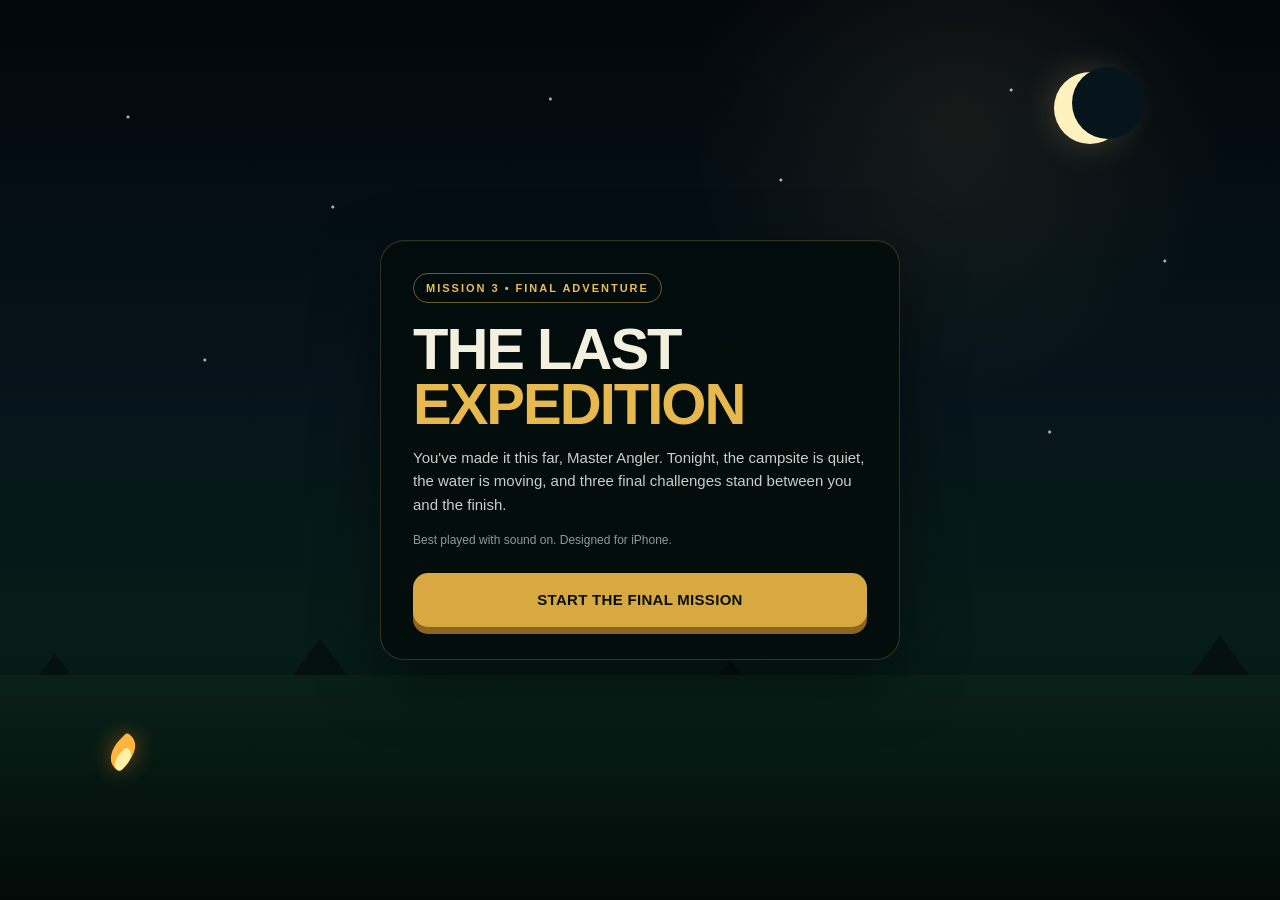
==== commit 86fc099e: "Update index.html" ====
--- a/index.html
+++ b/index.html
@@ -2,1188 +2,2203 @@
 <html lang="en">
 <head>
 <meta charset="UTF-8">
-<meta name="viewport" content="width=device-width,initial-scale=1,maximum-scale=1,user-scalable=no,viewport-fit=cover">
-<meta name="theme-color" content="#06100d">
+<meta name="viewport"
+      content="width=device-width, initial-scale=1, viewport-fit=cover, user-scalable=no">
+
+<meta name="theme-color" content="#061412">
 <meta name="apple-mobile-web-app-capable" content="yes">
 <meta name="apple-mobile-web-app-status-bar-style" content="black-translucent">
-<title>MISSION 3 — THE FINAL EXPEDITION</title>
+
+<title>Mission 3 — The Final Adventure</title>
 
 <style>
-*{box-sizing:border-box;-webkit-tap-highlight-color:transparent}
-html,body{margin:0;width:100%;height:100%;overflow:hidden;background:#020807;color:#f5f1e7;font-family:-apple-system,BlinkMacSystemFont,"Segoe UI",sans-serif}
-body{min-height:100svh}
-button{font:inherit}
-.hidden{display:none!important}
-
-:root{
- --bg:#03100d;
- --panel:rgba(8,20,16,.92);
- --gold:#f5b923;
- --gold2:#ffd86b;
- --green:#163d2c;
- --green2:#245b40;
- --text:#f5f1e7;
- --muted:#aebbb2;
- --danger:#ff6b57;
- --success:#69df9b;
-}
-
-body:before{
- content:"";
- position:fixed;inset:0;pointer-events:none;
- background:
- radial-gradient(circle at 75% 17%,rgba(255,214,117,.14),transparent 18%),
- radial-gradient(circle at 20% 75%,rgba(22,104,73,.18),transparent 30%),
- linear-gradient(180deg,#02070a 0%,#04141a 45%,#07130e 100%);
-}
+*{
+    box-sizing:border-box;
+    -webkit-tap-highlight-color:transparent;
+}
+
+html,body{
+    margin:0;
+    padding:0;
+    width:100%;
+    min-height:100%;
+    background:#030b0b;
+    color:#f4f0df;
+    font-family:
+        -apple-system,
+        BlinkMacSystemFont,
+        "Segoe UI",
+        sans-serif;
+    overflow:hidden;
+}
+
+body{
+    min-height:100dvh;
+}
+
+button{
+    font:inherit;
+}
+
+#app{
+    position:relative;
+    width:100%;
+    height:100dvh;
+    min-height:100dvh;
+    overflow:hidden;
+    background:
+        radial-gradient(circle at 75% 14%,rgba(245,210,123,.08),transparent 22%),
+        linear-gradient(
+            180deg,
+            #02070d 0%,
+            #06151b 45%,
+            #071c17 72%,
+            #020b09 100%
+        );
+}
+
+/* ---------------- STARS ---------------- */
 
 .stars{
- position:fixed;inset:0;pointer-events:none;opacity:.7;
- background-image:
- radial-gradient(circle,#fff 1px,transparent 1.5px),
- radial-gradient(circle,#b7c9d0 1px,transparent 1.5px);
- background-size:115px 95px,180px 145px;
- background-position:20px 10px,70px 35px;
- animation:drift 28s linear infinite;
-}
-@keyframes drift{to{background-position:140px 110px,0 120px}}
+    position:absolute;
+    inset:0;
+    pointer-events:none;
+    opacity:.65;
+    background-image:
+        radial-gradient(circle at 10% 13%,#fff 0 1px,transparent 2px),
+        radial-gradient(circle at 26% 23%,#fff 0 1px,transparent 2px),
+        radial-gradient(circle at 43% 11%,#fff 0 1px,transparent 2px),
+        radial-gradient(circle at 61% 20%,#fff 0 1px,transparent 2px),
+        radial-gradient(circle at 79% 10%,#fff 0 1px,transparent 2px),
+        radial-gradient(circle at 91% 29%,#fff 0 1px,transparent 2px),
+        radial-gradient(circle at 16% 40%,#fff 0 1px,transparent 2px),
+        radial-gradient(circle at 35% 48%,#fff 0 1px,transparent 2px),
+        radial-gradient(circle at 57% 40%,#fff 0 1px,transparent 2px),
+        radial-gradient(circle at 82% 48%,#fff 0 1px,transparent 2px);
+}
+
+/* ---------------- MOON ---------------- */
 
 .moon{
- position:fixed;right:9%;top:10%;width:72px;height:72px;border-radius:50%;
- background:#fff0b9;box-shadow:0 0 42px rgba(255,224,145,.22);
-}
+    position:absolute;
+    width:72px;
+    height:72px;
+    right:12%;
+    top:8%;
+    border-radius:50%;
+    background:#fff1bd;
+    box-shadow:0 0 35px rgba(255,227,151,.22);
+}
+
 .moon:after{
- content:"";position:absolute;right:-8px;top:-6px;width:72px;height:72px;border-radius:50%;
- background:#07151b;
-}
+    content:"";
+    position:absolute;
+    width:72px;
+    height:72px;
+    left:18px;
+    top:-5px;
+    border-radius:50%;
+    background:#06151b;
+}
+
+/* ---------------- MOUNTAINS ---------------- */
 
 .mountains{
- position:fixed;bottom:0;left:0;width:100%;height:30%;
- background:
- linear-gradient(145deg,transparent 0 38%,#03120e 38.2% 54%,transparent 54.2%) 0 20%/55% 100%,
- linear-gradient(35deg,transparent 0 43%,#04130e 43.2% 58%,transparent 58.2%) 45% 15%/70% 100%;
- opacity:.9;pointer-events:none;
-}
-
-.screen{
- position:relative;z-index:2;width:100%;height:100%;overflow-y:auto;
- padding:clamp(14px,4vw,28px);
- padding-top:max(16px,env(safe-area-inset-top));
- padding-bottom:max(20px,env(safe-area-inset-bottom));
-}
-
-.wrap{width:min(720px,100%);margin:auto}
+    position:absolute;
+    bottom:14%;
+    left:0;
+    width:100%;
+    height:28%;
+    pointer-events:none;
+}
+
+.mountain{
+    position:absolute;
+    bottom:0;
+    width:0;
+    height:0;
+    border-left:90px solid transparent;
+    border-right:90px solid transparent;
+    border-bottom:120px solid #04110e;
+}
+
+.m1{left:-35px;}
+.m2{left:18%;transform:scale(1.25);}
+.m3{left:50%;transform:scale(.9);}
+.m4{right:-30px;transform:scale(1.3);}
+
+/* ---------------- GROUND ---------------- */
+
+.ground{
+    position:absolute;
+    left:0;
+    right:0;
+    bottom:0;
+    height:25%;
+    background:
+        linear-gradient(
+            180deg,
+            #092119,
+            #020b08
+        );
+    pointer-events:none;
+}
+
+/* ---------------- CAMP FIRE ---------------- */
+
+.fire{
+    position:absolute;
+    left:8%;
+    bottom:14%;
+    width:42px;
+    height:52px;
+    pointer-events:none;
+}
+
+.flame{
+    position:absolute;
+    left:50%;
+    bottom:5px;
+    width:22px;
+    height:34px;
+    transform:translateX(-50%) rotate(45deg);
+    border-radius:4px 70% 4px 70%;
+    background:#ffb43d;
+    box-shadow:0 0 22px rgba(255,143,30,.45);
+    animation:flame 1.5s ease-in-out infinite alternate;
+}
+
+.flame2{
+    position:absolute;
+    left:50%;
+    bottom:3px;
+    width:13px;
+    height:23px;
+    transform:translateX(-50%) rotate(45deg);
+    border-radius:4px 70% 4px 70%;
+    background:#fff0a6;
+}
+
+@keyframes flame{
+    from{transform:translateX(-50%) rotate(42deg) scale(.9);}
+    to{transform:translateX(-50%) rotate(49deg) scale(1.08);}
+}
+
+/* ---------------- UI ---------------- */
+
+#screen{
+    position:absolute;
+    inset:0;
+    z-index:10;
+    display:flex;
+    justify-content:center;
+    align-items:flex-start;
+    padding:
+        max(18px,env(safe-area-inset-top))
+        14px
+        max(18px,env(safe-area-inset-bottom));
+    overflow-y:auto;
+    -webkit-overflow-scrolling:touch;
+}
+
 .panel{
- width:100%;margin:auto;
- background:linear-gradient(180deg,rgba(12,27,21,.96),rgba(4,15,12,.95));
- border:1px solid rgba(245,185,35,.22);
- border-radius:26px;
- padding:clamp(20px,5vw,34px);
- box-shadow:0 25px 80px rgba(0,0,0,.45),inset 0 1px rgba(255,255,255,.04);
-}
-.center{text-align:center}
+    width:min(100%,520px);
+    margin:auto 0;
+    padding:24px 20px;
+    border-radius:24px;
+    border:1px solid rgba(255,213,119,.18);
+    background:rgba(3,13,12,.90);
+    box-shadow:
+        0 20px 60px rgba(0,0,0,.5),
+        inset 0 1px rgba(255,255,255,.04);
+    backdrop-filter:blur(12px);
+    -webkit-backdrop-filter:blur(12px);
+}
+
+.hidden{
+    display:none!important;
+}
+
 .eyebrow{
- display:inline-block;border:1px solid rgba(245,185,35,.45);
- border-radius:999px;padding:8px 13px;color:var(--gold2);
- font-size:11px;font-weight:800;letter-spacing:2px;
-}
-h1{font-size:clamp(38px,12vw,74px);line-height:.9;margin:26px 0 16px;letter-spacing:-2px}
-h1 span,.gold{color:var(--gold)}
-h2{font-size:clamp(25px,7vw,40px);margin:10px 0}
-p{color:var(--muted);line-height:1.6}
-.lead{font-size:16px}
-.small{font-size:12px;color:#91a29a}
-.divider{height:1px;background:linear-gradient(90deg,transparent,rgba(245,185,35,.5),transparent);margin:22px 0}
-
-.startIcon{font-size:56px;margin-top:5px;filter:drop-shadow(0 0 20px rgba(245,185,35,.2))}
-.startBtn,.revealBtn{
- width:100%;border:0;border-radius:18px;padding:18px 16px;
- background:linear-gradient(135deg,#ffd22d,#f1a800);
- color:#201804;font-weight:900;letter-spacing:1.4px;
- box-shadow:0 9px 28px rgba(245,185,35,.2);
- cursor:pointer;
-}
-.startBtn:active,.choice:active,.revealBtn:active{transform:scale(.985)}
-
-.topbar{display:flex;justify-content:space-between;gap:8px;align-items:center;margin-bottom:14px}
-.progress{height:7px;background:#13231d;border-radius:10px;overflow:hidden;flex:1}
-.progress i{display:block;height:100%;width:0;background:linear-gradient(90deg,#d99818,#ffe17b);transition:width .4s}
-.soundBtn{
- background:#10221b;border:1px solid #28473a;color:#e8eee9;
- border-radius:12px;padding:8px 10px;font-size:12px
-}
-
-.challengeTag{color:var(--gold2);font-size:11px;font-weight:900;letter-spacing:2px}
-.levelLine{display:flex;justify-content:space-between;align-items:center;margin:12px 0}
-.levelBadge{font-size:11px;font-weight:800;padding:6px 9px;border-radius:9px;background:#12261d}
-.diff{font-size:10px;font-weight:900;letter-spacing:1px}
-.easy{color:#73e6a1}.medium{color:#ffd15c}.hard{color:#ff9d50}.expert{color:#ff695a}
-
-.scene{
- position:relative;height:190px;border-radius:20px;overflow:hidden;margin:18px 0;
- border:1px solid rgba(255,255,255,.07);
- background:#09212a;
-}
+    display:inline-block;
+    padding:8px 12px;
+    border:1px solid rgba(238,190,77,.45);
+    border-radius:999px;
+    color:#e9bd59;
+    font-size:11px;
+    font-weight:800;
+    letter-spacing:2px;
+    margin-bottom:18px;
+}
+
+h1{
+    margin:0;
+    font-size:clamp(34px,10vw,58px);
+    line-height:.95;
+    letter-spacing:-2px;
+}
+
+h2{
+    margin:8px 0 12px;
+    font-size:28px;
+    line-height:1.05;
+}
+
+.gold{
+    color:#e6b84e;
+}
+
+.subtitle{
+    color:#c8d0ca;
+    line-height:1.55;
+    font-size:15px;
+}
+
+.small{
+    font-size:12px;
+    color:#8e9d97;
+    line-height:1.5;
+}
+
+/* ---------------- BUTTONS ---------------- */
+
+.btn{
+    width:100%;
+    min-height:54px;
+    margin-top:12px;
+    border:0;
+    border-radius:15px;
+    padding:14px 16px;
+    background:#d9a941;
+    color:#07100d;
+    font-weight:900;
+    font-size:15px;
+    letter-spacing:.3px;
+    box-shadow:0 7px 0 #8b6620;
+    transition:transform .12s ease,box-shadow .12s ease;
+    cursor:pointer;
+}
+
+.btn:active{
+    transform:translateY(5px);
+    box-shadow:0 2px 0 #8b6620;
+}
+
+.btn.secondary{
+    background:#152a25;
+    color:#edf0e6;
+    border:1px solid rgba(255,255,255,.09);
+    box-shadow:none;
+}
+
+/* ---------------- STATUS ---------------- */
+
+.topbar{
+    display:flex;
+    justify-content:space-between;
+    align-items:center;
+    gap:8px;
+    margin-bottom:18px;
+}
+
+.badge{
+    font-size:10px;
+    letter-spacing:1.4px;
+    color:#e5bb63;
+}
+
+.audioStatus{
+    font-size:10px;
+    color:#81958c;
+}
+
+/* ---------------- CHALLENGE ---------------- */
+
+.challengeNumber{
+    color:#dcae47;
+    font-size:12px;
+    letter-spacing:2px;
+    font-weight:800;
+}
+
+.progress{
+    width:100%;
+    height:5px;
+    background:#162823;
+    border-radius:99px;
+    margin:16px 0 22px;
+    overflow:hidden;
+}
+
+.progressFill{
+    height:100%;
+    width:33.333%;
+    background:#d9aa45;
+    transition:width .35s ease;
+}
+
+.choiceGrid{
+    display:grid;
+    grid-template-columns:1fr 1fr;
+    gap:10px;
+    margin-top:18px;
+}
+
+.choice{
+    min-height:105px;
+    border-radius:17px;
+    border:1px solid rgba(255,255,255,.09);
+    background:#0b1b17;
+    color:#edf0e6;
+    padding:14px;
+    text-align:left;
+    cursor:pointer;
+    transition:.15s ease;
+}
+
+.choice:active{
+    transform:scale(.97);
+}
+
+.choice strong{
+    display:block;
+    margin-bottom:7px;
+    color:#e5bd6b;
+}
+
+.choice span{
+    display:block;
+    font-size:12px;
+    line-height:1.4;
+    color:#aebbb5;
+}
+
+.choice.correct{
+    border-color:#74bd8b;
+    background:#0d281c;
+}
+
+.choice.wrong{
+    border-color:#b85c50;
+    background:#2a1513;
+}
+
+.feedback{
+    min-height:48px;
+    margin-top:16px;
+    padding:12px;
+    border-radius:13px;
+    background:#071511;
+    color:#bac7c0;
+    font-size:13px;
+    line-height:1.45;
+}
+
+/* ---------------- WATER ---------------- */
+
 .waterScene{
- background:
- linear-gradient(180deg,#09222a 0 48%,#0b4650 48% 100%);
-}
+    position:relative;
+    height:135px;
+    margin:16px 0;
+    border-radius:17px;
+    overflow:hidden;
+    border:1px solid rgba(255,255,255,.08);
+    background:
+        linear-gradient(
+            180deg,
+            #6d8e96 0%,
+            #315c67 35%,
+            #0a3039 100%
+        );
+}
+
+.waterScene:before,
+.waterScene:after{
+    content:"";
+    position:absolute;
+    left:-10%;
+    width:120%;
+    height:22px;
+    border-top:2px solid rgba(221,242,235,.5);
+    border-radius:50%;
+}
+
 .waterScene:before{
- content:"";position:absolute;inset:45% -10% 0;
- background:repeating-radial-gradient(ellipse at 50% 0,#58a9a0 0 2px,transparent 3px 18px);
- opacity:.35;transform:scaleY(.65);
-}
+    top:37px;
+    transform:skewY(-2deg);
+}
+
 .waterScene:after{
- content:"";position:absolute;left:-10%;right:-10%;top:55%;height:3px;
- background:#b7e8df;box-shadow:80px 30px #73c6bf,230px 12px #c8f1e8,410px 35px #78beb8;
- opacity:.55;animation:wave 2.6s ease-in-out infinite alternate;
-}
-@keyframes wave{to{transform:translateX(25px)}}
-
-.riverCurrent{position:absolute;left:5%;right:5%;top:35%;height:90px;border-radius:50%;border-top:7px solid rgba(187,239,230,.7);transform:rotate(-7deg)}
-.eddy{
- position:absolute;width:75px;height:75px;border:5px solid rgba(218,248,238,.65);
- border-radius:50%;right:18%;top:62px;animation:spin 2.5s linear infinite;
-}
-@keyframes spin{to{transform:rotate(360deg)}}
-
-.campScene{
- background:linear-gradient(180deg,#08141d 0 57%,#0a2819 57%);
-}
-.tent{
- position:absolute;left:50%;bottom:20px;transform:translateX(-50%);
- width:130px;height:90px;background:linear-gradient(135deg,#c66c32,#ef9b42);
- clip-path:polygon(50% 0,100% 100%,0 100%);
-}
-.tent:after{content:"";position:absolute;left:48%;bottom:0;width:24px;height:50px;background:#6c321f}
-.tree{position:absolute;bottom:15px;width:0;height:0;border-left:30px solid transparent;border-right:30px solid transparent;border-bottom:90px solid #0a321f}
-.tree:after{content:"";position:absolute;left:-24px;top:30px;border-left:24px solid transparent;border-right:24px solid transparent;border-bottom:70px solid #0d4227}
-.t1{left:7%}.t2{right:7%;transform:scale(.7)}
-
-.fire{
- position:absolute;left:50%;bottom:8px;width:45px;height:45px;transform:translateX(-50%);
- background:radial-gradient(circle at 50% 70%,#fff2a0 0 13%,#ffb31a 14% 40%,#e94c1c 41% 65%,transparent 66%);
- border-radius:50%;animation:flicker .35s infinite alternate;
-}
-@keyframes flicker{to{transform:translateX(-50%) scale(1.08,.92)}}
-
-.nightScene{
- background:linear-gradient(180deg,#03101c,#071c1b);
-}
+    top:82px;
+    transform:skewY(2deg);
+}
+
+.currentArrow{
+    position:absolute;
+    left:20%;
+    top:55%;
+    font-size:28px;
+    color:rgba(255,255,255,.65);
+    animation:drift 2s ease-in-out infinite alternate;
+}
+
+@keyframes drift{
+    from{transform:translateX(0);}
+    to{transform:translateX(35px);}
+}
+
+/* ---------------- GEAR ---------------- */
+
+.gearCard{
+    margin-top:16px;
+    padding:15px;
+    border-radius:16px;
+    background:#0a1b16;
+    border:1px solid rgba(255,255,255,.07);
+}
+
+.slider{
+    width:100%;
+    accent-color:#d8aa46;
+    margin-top:12px;
+}
+
+.readout{
+    display:flex;
+    justify-content:space-between;
+    margin-top:8px;
+    font-size:12px;
+    color:#aab9b2;
+}
+
+/* ---------------- NAVIGATION ---------------- */
+
 .compass{
- position:absolute;left:50%;top:50%;transform:translate(-50%,-50%);
- width:112px;height:112px;border:3px solid #d5bd79;border-radius:50%;
- background:radial-gradient(circle,#172d28,#071512);
- box-shadow:0 0 25px rgba(245,185,35,.12);
-}
-.needle{position:absolute;left:50%;top:50%;width:4px;height:82px;transform:translate(-50%,-50%) rotate(0deg);transform-origin:center;border-radius:4px;background:linear-gradient(#e34c3c 0 50%,#dce4dd 50%)}
-.compass b{position:absolute;left:50%;top:8px;transform:translateX(-50%);color:#f06a55}
-
-.choiceGrid{display:grid;grid-template-columns:1fr;gap:10px;margin-top:15px}
-.choice{
- border:1px solid #2b4a3c;background:linear-gradient(180deg,#132a20,#0c1d17);
- color:#edf3ed;border-radius:15px;padding:15px;text-align:left;cursor:pointer;
- transition:.18s;min-height:58px;
-}
-.choice strong{display:block;color:#fff;font-size:15px;margin-bottom:3px}
-.choice span{font-size:12px;color:#9fb0a7}
-.choice.correct{border-color:#5ed99a;background:#103523}
-.choice.wrong{border-color:#ef705c;background:#321913;animation:shake .25s}
-@keyframes shake{25%{transform:translateX(-5px)}75%{transform:translateX(5px)}}
-
-.feedback{
- min-height:42px;margin-top:13px;padding:11px;border-radius:12px;
- background:#0a1914;color:#b8c6bf;font-size:13px;
-}
-.feedback.good{color:#75e4a2;border:1px solid rgba(105,223,155,.25)}
-.feedback.bad{color:#ff9b88;border:1px solid rgba(255,107,87,.2)}
-
-.levelComplete{
- text-align:center;padding:15px;margin-top:12px;border-radius:15px;
- background:rgba(95,221,151,.08);color:#8ff0b3;font-weight:800
-}
-
-.finalIcon{font-size:65px;margin-top:4px}
-.finalTitle{font-size:clamp(35px,10vw,60px);font-weight:950;line-height:.95;margin:18px 0}
-.revealBox{
- margin-top:18px;padding:22px;border-radius:20px;
- background:linear-gradient(135deg,rgba(245,185,35,.11),rgba(28,75,52,.2));
- border:1px solid rgba(245,185,35,.28);
-}
-.revealBox h2{color:#ffd96a}
-.detail{padding:11px 0;font-size:15px}
-.finalMessage{margin:22px 0;line-height:2;font-size:16px}
-.countdown{margin-top:22px;color:#ffd15b;font-weight:950;letter-spacing:2px;font-size:14px}
-
-.toast{
- position:fixed;z-index:50;left:50%;bottom:max(20px,env(safe-area-inset-bottom));
- transform:translate(-50%,30px);opacity:0;pointer-events:none;
- background:#12251d;border:1px solid #355a47;padding:10px 15px;border-radius:999px;
- font-size:12px;transition:.25s;white-space:nowrap;
-}
-.toast.show{transform:translate(-50%,0);opacity:1}
-
-@media(min-width:600px){
- .choiceGrid{grid-template-columns:1fr 1fr}
- .scene{height:225px}
+    width:170px;
+    height:170px;
+    margin:20px auto;
+    border-radius:50%;
+    border:2px solid rgba(218,181,91,.45);
+    background:
+        radial-gradient(circle,#0c211c 0 52%,#071510 53% 100%);
+    position:relative;
+    box-shadow:0 0 35px rgba(0,0,0,.35);
+}
+
+.compass:before{
+    content:"N";
+    position:absolute;
+    top:8px;
+    left:50%;
+    transform:translateX(-50%);
+    color:#dfb552;
+    font-weight:900;
+}
+
+.compass:after{
+    content:"S";
+    position:absolute;
+    bottom:8px;
+    left:50%;
+    transform:translateX(-50%);
+    color:#8d9a94;
+    font-weight:900;
+}
+
+.needle{
+    position:absolute;
+    left:50%;
+    top:50%;
+    width:3px;
+    height:112px;
+    transform-origin:center;
+    transform:translate(-50%,-50%) rotate(0deg);
+}
+
+.needle:before{
+    content:"";
+    position:absolute;
+    left:-5px;
+    top:0;
+    border-left:6px solid transparent;
+    border-right:6px solid transparent;
+    border-bottom:55px solid #d7a842;
+}
+
+.needle:after{
+    content:"";
+    position:absolute;
+    left:-5px;
+    bottom:0;
+    border-left:6px solid transparent;
+    border-right:6px solid transparent;
+    border-top:55px solid #586a64;
+}
+
+.directions{
+    display:grid;
+    grid-template-columns:1fr 1fr;
+    gap:10px;
+}
+
+/* ---------------- RESULT ---------------- */
+
+.resultIcon{
+    font-size:48px;
+    margin-bottom:8px;
+}
+
+.finalTitle{
+    font-size:clamp(38px,11vw,64px);
+    line-height:.9;
+    margin:10px 0 18px;
+}
+
+.finalCard{
+    text-align:center;
+}
+
+.finalDetails{
+    margin:22px 0;
+    padding:18px;
+    border-radius:17px;
+    background:#081914;
+    border:1px solid rgba(226,181,77,.18);
+}
+
+.finalDetails div{
+    margin:8px 0;
+    color:#b9c5bf;
+}
+
+.finalDetails strong{
+    color:#e5bb61;
+}
+
+/* ---------------- MOBILE ---------------- */
+
+@media(max-width:380px){
+
+    .panel{
+        padding:20px 15px;
+    }
+
+    h1{
+        font-size:36px;
+    }
+
+    h2{
+        font-size:25px;
+    }
+
+    .choiceGrid{
+        gap:8px;
+    }
+
+    .choice{
+        min-height:98px;
+        padding:11px;
+    }
+
+    .choice span{
+        font-size:11px;
+    }
+}
+
+@media(min-width:700px){
+
+    #screen{
+        padding:30px;
+    }
+
+    .panel{
+        padding:32px;
+    }
+}
+
+@media(prefers-reduced-motion:reduce){
+
+    *,
+    *:before,
+    *:after{
+        animation:none!important;
+        transition:none!important;
+    }
 }
 </style>
 </head>
 
 <body>
 
-<div class="stars"></div>
-<div class="moon"></div>
-<div class="mountains"></div>
-
-<div class="screen">
-<div class="wrap">
-
-<!-- START -->
-<section class="panel center" id="startScreen">
-
- <div class="startIcon">🏕️</div>
-
- <div class="eyebrow">MISSION 3 • FINAL ADVENTURE</div>
-
- <h1>THE LAST<br><span>EXPEDITION</span></h1>
-
- <p class="lead">
- You've made it this far, Master Angler.
- </p>
-
- <p>
- The campsite is quiet. The water is moving.
- Night is settling in.
- </p>
-
- <p>
- Three final challenges stand between you and the finish.
- </p>
-
- <div class="divider"></div>
-
- <p class="small">🎵 Turn your volume up — the expedition has its own soundtrack.</p>
-
- <button class="startBtn" id="startBtn">
- START THE FINAL MISSION
- </button>
-
-</section>
-
-
-<!-- GAME -->
-<section class="panel hidden" id="gameScreen">
-
- <div class="topbar">
-   <div class="progress"><i id="progressBar"></i></div>
-   <button class="soundBtn" id="soundBtn">🔊 SOUND ON</button>
- </div>
-
- <div id="gameContent"></div>
-
-</section>
-
-
-<!-- FINAL -->
-<section class="panel center hidden" id="finalScreen">
-
- <div class="finalIcon">🏆</div>
-
- <div class="eyebrow">MISSION COMPLETE!</div>
-
- <div class="finalTitle">
- YOU DID IT,<br>
- <span class="gold">MASTER ANGLER.</span>
- </div>
-
- <p class="lead">
- You've conquered every challenge.
- </p>
-
- <p>
- But your final surprise is still locked...
- </p>
-
- <button class="revealBtn" id="revealBtn">
- 🔓 TAP TO REVEAL
- </button>
-
- <div class="revealBox hidden" id="revealBox">
-
-   <h2>🏆 MISSION COMPLETE!</h2>
-
-   <p>
-    <strong>You did it, birthday boy. ❤️</strong><br>
-    Your final surprise has been unlocked…
-   </p>
-
-   <div class="divider"></div>
-
-   <h2>🏕️ YOUR BIRTHDAY ADVENTURE AWAITS</h2>
-
-   <div class="detail">📍 <strong>EAST COAST PARK</strong></div>
-   <div class="detail">📅 <strong>21–22 AUGUST 2026</strong></div>
-   <div class="detail">⏰ <strong>3:00 PM</strong></div>
-
-   <div class="finalMessage">
-    <strong>Pack your bags.</strong><br>
-    <strong>Bring your fishing gear.</strong><br>
-    <strong>And come ready for an adventure with me. ❤️</strong>
-   </div>
-
-   <div class="countdown">
-    THE COUNTDOWN BEGINS… ⏳
-   </div>
-
- </div>
-
-</section>
-
+<div id="app">
+
+    <div class="stars"></div>
+    <div class="moon"></div>
+
+    <div class="mountains">
+        <div class="mountain m1"></div>
+        <div class="mountain m2"></div>
+        <div class="mountain m3"></div>
+        <div class="mountain m4"></div>
+    </div>
+
+    <div class="ground"></div>
+
+    <div class="fire">
+        <div class="flame"></div>
+        <div class="flame2"></div>
+    </div>
+
+    <main id="screen">
+
+        <!-- START -->
+        <section class="panel" id="startScreen">
+
+            <div class="eyebrow">MISSION 3 • FINAL ADVENTURE</div>
+
+            <h1>
+                THE LAST<br>
+                <span class="gold">EXPEDITION</span>
+            </h1>
+
+            <p class="subtitle">
+                You've made it this far, Master Angler.
+                Tonight, the campsite is quiet, the water is moving,
+                and three final challenges stand between you and the finish.
+            </p>
+
+            <p class="small">
+                Best played with sound on.
+                Designed for iPhone.
+            </p>
+
+            <button class="btn" id="startBtn">
+                START THE FINAL MISSION
+            </button>
+
+        </section>
+
+
+        <!-- GAME -->
+        <section class="panel hidden" id="gameScreen">
+
+            <div class="topbar">
+                <div class="badge">MISSION 3 / FINAL</div>
+                <div class="audioStatus" id="audioStatus">
+                    AMBIENCE READY
+                </div>
+            </div>
+
+            <div class="progress">
+                <div class="progressFill" id="progressFill"></div>
+            </div>
+
+            <!-- CHALLENGE 1 -->
+            <div id="challenge1">
+
+                <div class="challengeNumber">
+                    CHALLENGE 01 — READ THE WATER
+                </div>
+
+                <h2>
+                    Pick the safest water condition
+                </h2>
+
+                <p class="subtitle">
+                    You're approaching an unfamiliar stretch of water.
+                    Look at the surface and choose the condition that
+                    would give you the best chance of a controlled approach.
+                </p>
+
+                <div class="waterScene">
+                    <div class="currentArrow">→ →</div>
+                </div>
+
+                <div class="choiceGrid">
+
+                    <button class="choice waterChoice" data-correct="false">
+                        <strong>Whitewater</strong>
+                        <span>
+                            Fast broken water and obvious turbulence.
+                        </span>
+                    </button>
+
+                    <button class="choice waterChoice" data-correct="true">
+                        <strong>Steady Current</strong>
+                        <span>
+                            Consistent flow with a clean surface and
+                            manageable movement.
+                        </span>
+                    </button>
+
+                    <button class="choice waterChoice" data-correct="false">
+                        <strong>Strong Eddy</strong>
+                        <span>
+                            Water is visibly rotating back against the flow.
+                        </span>
+                    </button>
+
+                    <button class="choice waterChoice" data-correct="false">
+                        <strong>Breaking Surge</strong>
+                        <span>
+                            Repeated waves are crashing against the edge.
+                        </span>
+                    </button>
+
+                </div>
+
+                <div class="feedback" id="feedback1">
+                    Study the water before making your decision.
+                </div>
+
+                <button class="btn hidden" id="next1">
+                    CONTINUE
+                </button>
+
+            </div>
+
+
+            <!-- CHALLENGE 2 -->
+            <div id="challenge2" class="hidden">
+
+                <div class="challengeNumber">
+                    CHALLENGE 02 — BUILD THE RIGHT SETUP
+                </div>
+
+                <h2>
+                    The weather is changing.
+                </h2>
+
+                <p class="subtitle">
+                    A breeze is picking up at camp. You have one chance
+                    to prepare your setup properly before nightfall.
+                </p>
+
+                <div class="gearCard">
+
+                    <strong>Wind protection</strong>
+
+                    <p class="small">
+                        How much shelter would you choose?
+                    </p>
+
+                    <input
+                        id="shelterSlider"
+                        class="slider"
+                        type="range"
+                        min="0"
+                        max="100"
+                        value="50"
+                    >
+
+                    <div class="readout">
+                        <span>Minimal</span>
+                        <strong id="shelterValue">50%</strong>
+                        <span>Heavy</span>
+                    </div>
+
+                </div>
+
+                <div class="gearCard">
+
+                    <strong>Equipment priority</strong>
+
+                    <p class="small">
+                        Choose what matters most before the weather gets worse.
+                    </p>
+
+                    <div class="choiceGrid">
+
+                        <button class="choice gearChoice" data-value="comfort">
+                            <strong>Comfort</strong>
+                            <span>
+                                Extra camp luxuries.
+                            </span>
+                        </button>
+
+                        <button class="choice gearChoice" data-value="stability">
+                            <strong>Stability</strong>
+                            <span>
+                                Secure shelter and essential equipment.
+                            </span>
+                        </button>
+
+                        <button class="choice gearChoice" data-value="speed">
+                            <strong>Speed</strong>
+                            <span>
+                                Pack light and move quickly.
+                            </span>
+                        </button>
+
+                        <button class="choice gearChoice" data-value="appearance">
+                            <strong>Appearance</strong>
+                            <span>
+                                Keep everything looking perfect.
+                            </span>
+                        </button>
+
+                    </div>
+
+                </div>
+
+                <div class="feedback" id="feedback2">
+                    Prepare for the conditions, not the appearance.
+                </div>
+
+                <button class="btn hidden" id="next2">
+                    CONTINUE
+                </button>
+
+            </div>
+
+
+            <!-- CHALLENGE 3 -->
+            <div id="challenge3" class="hidden">
+
+                <div class="challengeNumber">
+                    CHALLENGE 03 — NIGHT NAVIGATION
+                </div>
+
+                <h2>
+                    Find your way back to camp.
+                </h2>
+
+                <p class="subtitle">
+                    Darkness has settled in. Your phone battery is low,
+                    so you're relying on the compass and the landmarks
+                    around you.
+                </p>
+
+                <div class="compass">
+
+                    <div class="needle" id="needle"></div>
+
+                </div>
+
+                <p class="small" style="text-align:center;">
+                    The campsite is approximately SOUTH-EAST.
+                </p>
+
+                <div class="directions">
+
+                    <button class="choice directionChoice" data-direction="NW">
+                        <strong>↖ NORTH-WEST</strong>
+                        <span>
+                            Toward the higher ridge.
+                        </span>
+                    </button>
+
+                    <button class="choice directionChoice" data-direction="NE">
+                        <strong>↗ NORTH-EAST</strong>
+                        <span>
+                            Toward the tree line.
+                        </span>
+                    </button>
+
+                    <button class="choice directionChoice" data-direction="SW">
+                        <strong>↙ SOUTH-WEST</strong>
+                        <span>
+                            Toward the open shoreline.
+                        </span>
+                    </button>
+
+                    <button class="choice directionChoice" data-direction="SE">
+                        <strong>↘ SOUTH-EAST</strong>
+                        <span>
+                            Toward the campsite.
+                        </span>
+                    </button>
+
+                </div>
+
+                <div class="feedback" id="feedback3">
+                    Trust your bearings.
+                </div>
+
+                <button class="btn hidden" id="finishBtn">
+                    COMPLETE MISSION
+                </button>
+
+            </div>
+
+        </section>
+
+
+        <!-- FINAL -->
+        <section class="panel finalCard hidden" id="finalScreen">
+
+            <div class="resultIcon">🏕️</div>
+
+            <div class="eyebrow">
+                MISSION COMPLETE
+            </div>
+
+            <div class="finalTitle">
+                YOU DID IT,<br>
+                <span class="gold">MASTER ANGLER.</span>
+            </div>
+
+            <p class="subtitle">
+                Three challenges.
+                One final adventure.
+                And you made it all the way to the end.
+            </p>
+
+            <div class="finalDetails">
+
+                <div>
+                    📍 <strong>EAST COAST PARK</strong>
+                </div>
+
+                <div>
+                    📅 <strong>21–22 AUGUST 2026</strong>
+                </div>
+
+                <div>
+                    ⏰ <strong>3:00 PM</strong>
+                </div>
+
+            </div>
+
+            <p class="subtitle">
+                Pack your bags.<br>
+                Bring your fishing gear.<br>
+                And come ready for an adventure with me. ❤️
+            </p>
+
+            <p class="gold" style="
+                font-weight:900;
+                letter-spacing:2px;
+                margin-top:25px;
+            ">
+                THE COUNTDOWN BEGINS… ⏳
+            </p>
+
+        </section>
+
+    </main>
 </div>
-</div>
-
-<div class="toast" id="toast"></div>
 
 
 <script>
-/* ==========================================================
-   MISSION 3 — COMPLETE SINGLE FILE GAME
+/* =========================================================
+   MISSION 3 — SAME GAME / IMPROVED AUDIO ENGINE
    No external assets.
+   No MP3.
    No game.js.
    No style.css.
-   Audio generated with Web Audio API.
-   ========================================================== */
-
-
-/* ==========================================================
-   AUDIO ENGINE — iPHONE SAFARI FRIENDLY
-   ========================================================== */
-
-let audioCtx=null;
-let master=null;
-let musicBus=null;
-let ambienceBus=null;
-let fxBus=null;
-let audioOn=false;
-let musicTimer=null;
-let percTimer=null;
-
-function initAudio(){
-
- if(audioOn){
-   if(audioCtx && audioCtx.state==="suspended") audioCtx.resume();
-   return;
- }
-
- const AC=window.AudioContext||window.webkitAudioContext;
-
- if(!AC){
-   document.getElementById("soundBtn").textContent="🔇 AUDIO N/A";
-   return;
- }
-
- audioCtx=new AC();
-
- master=audioCtx.createGain();
- musicBus=audioCtx.createGain();
- ambienceBus=audioCtx.createGain();
- fxBus=audioCtx.createGain();
-
- master.gain.value=.78;
- musicBus.gain.value=.42;
- ambienceBus.gain.value=.42;
- fxBus.gain.value=.85;
-
- musicBus.connect(master);
- ambienceBus.connect(master);
- fxBus.connect(master);
- master.connect(audioCtx.destination);
-
- audioOn=true;
-
- audioCtx.resume();
-
- startAmbience();
- startMusic();
-
- document.getElementById("soundBtn").textContent="🔊 SOUND ON";
-}
-
-
-/* noise */
-function noiseBuffer(seconds=2){
- const b=audioCtx.createBuffer(
-   1,
-   audioCtx.sampleRate*seconds,
-   audioCtx.sampleRate
- );
- const d=b.getChannelData(0);
- for(let i=0;i<d.length;i++) d[i]=Math.random()*2-1;
- return b;
-}
-
-function noise(type,volume,filterFreq){
- const s=audioCtx.createBufferSource();
- s.buffer=window.__noise||(window.__noise=noiseBuffer());
-
- s.loop=true;
-
- const f=audioCtx.createBiquadFilter();
- f.type=type;
- f.frequency.value=filterFreq;
-
- const g=audioCtx.createGain();
- g.gain.value=volume;
-
- s.connect(f);
- f.connect(g);
- g.connect(ambienceBus);
-
- s.start();
-
- return s;
-}
-
-
-/* 🌊 water + 🌲 wind */
-function startAmbience(){
-
- noise("lowpass",.20,900);
- noise("bandpass",.045,1700);
- noise("lowpass",.11,1200);
-
- /* subtle night air */
- noise("highpass",.018,2600);
-}
-
-
-/* 🎸 adventure rhythm */
-function startMusic(){
-
- const notes=[
-   220,261.63,329.63,392,
-   329.63,293.66,261.63,196
- ];
-
- let n=0;
-
- function note(){
-
-   if(!audioCtx||!audioOn)return;
-
-   const now=audioCtx.currentTime;
-   const f=notes[n%notes.length];
-
-   tone(f,.36,.11,"triangle",musicBus);
-   if(n%2===0) tone(f*2,.26,.035,"sine",musicBus);
-
-   n++;
- }
-
- note();
- musicTimer=setInterval(note,520);
-
- let beat=0;
-
- function percussion(){
-
-   if(!audioCtx||!audioOn)return;
-
-   if(beat%4===0||beat%4===2) kick();
-   if(beat%2===1) tick();
-
-   beat++;
- }
-
- percussion();
- percTimer=setInterval(percussion,520);
-}
-
-
-function tone(freq,duration,volume,type,bus,slide=null){
-
- if(!audioCtx)return;
-
- const o=audioCtx.createOscillator();
- const g=audioCtx.createGain();
- const now=audioCtx.currentTime;
-
- o.type=type||"sine";
- o.frequency.setValueAtTime(freq,now);
-
- if(slide)
-   o.frequency.exponentialRampToValueAtTime(slide,now+duration);
-
- g.gain.setValueAtTime(.0001,now);
- g.gain.exponentialRampToValueAtTime(volume,now+.015);
- g.gain.exponentialRampToValueAtTime(.0001,now+duration);
-
- o.connect(g);
- g.connect(bus||fxBus);
-
- o.start(now);
- o.stop(now+duration+.03);
-}
-
-
-function kick(){
- tone(120,.20,.13,"sine",musicBus,55);
-}
-
-function tick(){
- tone(900,.06,.035,"square",musicBus,650);
-}
-
-
-/* 🔔 success */
-function successSound(){
-
- if(!audioCtx||!audioOn)return;
-
- [523.25,659.25,783.99].forEach((f,i)=>{
-   setTimeout(()=>{
-     tone(f,.22,.20,"sine",fxBus);
-   },i*100);
- });
-}
-
-
-/* ⚠️ mistake */
-function wrongSound(){
-
- if(!audioCtx||!audioOn)return;
-
- tone(220,.25,.17,"triangle",fxBus,125);
-}
-
-
-/* button */
-function clickSound(){
- if(audioCtx&&audioOn) tone(440,.08,.08,"sine",fxBus,300);
-}
-
-
-/* 🏆 completion */
-function completionSound(){
-
- if(!audioCtx||!audioOn)return;
-
- [
-  [261.63,0],
-  [329.63,120],
-  [392,240],
-  [523.25,380],
-  [659.25,520],
-  [783.99,700],
-  [1046.5,900]
- ].forEach(x=>{
-   setTimeout(()=>{
-     tone(x[0],x[0]===1046.5?.65:.30,.22,"sine",fxBus);
-   },x[1]);
- });
-}
-
-
-/* iPhone Safari resume */
-document.addEventListener("visibilitychange",()=>{
- if(!document.hidden&&audioCtx&&audioCtx.state==="suspended"){
-   audioCtx.resume();
- }
-});
-
-window.addEventListener("pageshow",()=>{
- if(audioCtx&&audioCtx.state==="suspended"){
-   audioCtx.resume();
- }
-});
-
-
-/* ==========================================================
-   GAME DATA
-   ========================================================== */
-
-
-/* CHALLENGE 1 — READ THE WATER */
-const waterLevels=[
-
- {
-  diff:"EASY",
-  title:"Calm or rough?",
-  scene:"water",
-  text:"You're approaching a stretch of water. Which surface is safer for a controlled cast?",
-  choices:[
-   ["🌊 Choppy, broken surface","More wind exposure and unstable water.",false],
-   ["💧 Calm, organised surface","Stable water with predictable movement.",true],
-   ["⚡ Whitewater breaking everywhere","Too turbulent for a controlled position.",false]
-  ],
-  hint:"Look for the surface with the least chaotic movement."
- },
-
- {
-  diff:"EASY+",
-  title:"Read the current.",
-  scene:"current",
-  text:"Watch the floating surface pattern. Which direction is the main current moving?",
-  choices:[
-   ["↗️ Toward the right bank","The surface lines are moving away from you to the right.",true],
-   ["⬅️ Directly upstream","The visible flow is not moving against the main current.",false],
-   ["🔄 Straight downward","There is no evidence of a straight vertical flow.",false]
-  ],
-  hint:"Follow the long surface lines rather than isolated ripples."
- },
-
- {
-  diff:"MEDIUM",
-  title:"Find the eddy.",
-  scene:"eddy",
-  text:"One area has water rotating back against the main flow. Where would you identify the eddy?",
-  choices:[
-   ["🌀 Behind the obstruction","Water can curl back into a circular return flow.",true],
-   ["🌊 In the fastest straight flow","Fast direct flow is not the return pocket.",false],
-   ["💦 On the exposed outer edge","The outer edge is more exposed to current.",false]
-  ],
-  hint:"Look for circular or reverse movement beside the main flow."
- },
-
- {
-  diff:"HARD",
-  title:"Choose the safest position.",
-  scene:"current",
-  text:"You want stable footing and a controlled presentation. Which position makes the most sense?",
-  choices:[
-   ["🪨 Low, stable bank with clear footing","Stable footing and predictable water are preferable.",true],
-   ["⚠️ Slippery rock beside fast water","Poor footing and stronger current increase risk.",false],
-   ["🌊 Stand directly in the strongest current","Unnecessary exposure to fast water.",false]
-  ],
-  hint:"A good position balances water access with safe footing."
- },
-
- {
-  diff:"EXPERT",
-  title:"Read EVERYTHING.",
-  scene:"eddy",
-  text:"You see calmer water beside faster flow, an eddy behind structure, and unstable whitewater downstream. Which area gives the best combination?",
-  choices:[
-   ["🌀 The sheltered transition beside the eddy","Combines current change, calmer water and a controlled position.",true],
-   ["🌊 The strongest whitewater","High turbulence makes the approach less predictable.",false],
-   ["⚠️ The narrow slippery edge","Poor footing outweighs the potential water advantage.",false]
-  ],
-  hint:"Combine current speed, shelter, water transition and footing."
- }
-
-];
-
-
-/* CHALLENGE 2 — CAMPCRAFT */
-const campLevels=[
-
- {
-  diff:"EASY",
-  title:"Choose the fire position.",
-  scene:"camp",
-  text:"The evening wind is picking up. Where should a campfire be positioned?",
-  choices:[
-   ["🔥 Away from the tent and vegetation","Creates a safer separation from flammable material.",true],
-   ["🏕️ Directly beside the tent","Too close to sleeping fabric.",false],
-   ["🌲 Under low branches","Overhead vegetation can catch sparks.",false]
-  ],
-  hint:"Think about sparks, wind and combustible materials."
- },
-
- {
-  diff:"EASY+",
-  title:"The weather changes.",
-  scene:"camp",
-  text:"Clouds are building and the wind has increased. What should you secure first?",
-  choices:[
-   ["🪢 Tent lines and loose equipment","Prevent wind from turning equipment into hazards.",true],
-   ["🎒 Leave everything outside","Loose objects can move or get wet.",false],
-   ["🔥 Increase the fire immediately","Wind and fire require more caution, not less.",false]
-  ],
-  hint:"Secure the things that can move before the weather reaches you."
- },
-
- {
-  diff:"MEDIUM",
-  title:"Night temperature drops.",
-  scene:"camp",
-  text:"The temperature is falling after sunset. What is the smartest move?",
-  choices:[
-   ["🧥 Add a dry insulating layer","Dry insulation helps conserve body heat.",true],
-   ["💦 Wear damp clothing to bed","Moisture increases heat loss.",false],
-   ["🌬️ Sleep exposed to the wind","Wind increases convective heat loss.",false]
-  ],
-  hint:"Dry insulation is your friend after sunset."
- },
-
- {
-  diff:"HARD",
-  title:"Protect the campsite.",
-  scene:"camp",
-  text:"Before turning in, you need to leave the site organised. What matters most?",
-  choices:[
-   ["🧹 Secure food, rubbish and equipment","Keeps the campsite clean and reduces unwanted wildlife interest.",true],
-   ["🍖 Leave food beside the tent","Food should not be left beside the sleeping area.",false],
-   ["🔥 Leave the fire unattended","An unattended fire is unsafe.",false]
-  ],
-  hint:"Think about wildlife, fire safety and a clean campsite."
- },
-
- {
-  diff:"EXPERT",
-  title:"Final camp decision.",
-  scene:"camp",
-  text:"A gusty night is coming. The tent is secured, the fire is burning and gear is outside. What is the best final action?",
-  choices:[
-   ["🛡️ Extinguish the fire and secure loose gear","Reduces fire risk and prevents equipment from becoming airborne.",true],
-   ["🔥 Feed the fire higher","More flame in gusty conditions increases risk.",false],
-   ["🎒 Leave gear outside for convenience","Loose gear can be damaged or scattered.",false]
-  ],
-  hint:"Before sleep, remove the hazards you can control."
- }
-
-];
-
-
-/* CHALLENGE 3 — NIGHT NAVIGATION */
-const navLevels=[
-
- {
-  diff:"EASY",
-  title:"Find north.",
-  scene:"night",
-  text:"The compass is stable. Which direction should you use as your reference when navigating back to camp?",
-  choices:[
-   ["🧭 North","Use a fixed directional reference before choosing a bearing.",true],
-   ["🎲 Any direction","Random direction is not navigation.",false],
-   ["🌙 Follow the brightest star","Visual cues alone are unreliable.",false]
-  ],
-  hint:"Start with a known compass direction."
- },
-
- {
-  diff:"EASY+",
-  title:"Take a bearing.",
-  scene:"night",
-  text:"Your camp is northeast of your position. Which general bearing should you follow?",
-  choices:[
-   ["↗️ Northeast","NE is the correct quadrant.",true],
-   ["↙️ Southwest","That takes you generally away.",false],
-   ["⬇️ South","That does not match the destination.",false]
-  ],
-  hint:"Northeast sits between north and east."
- },
-
- {
-  diff:"MEDIUM",
-  title:"Stay on course.",
-  scene:"night",
-  text:"A trail splits. One route follows your planned bearing and the other bends away. Which should you choose?",
-  choices:[
-   ["🧭 The route that maintains your bearing","Consistency helps prevent gradual navigation drift.",true],
-   ["🌲 The route that looks prettier","Appearance doesn't confirm direction.",false],
-   ["🚶 The shortest-looking route","Shortest does not necessarily mean correct.",false]
-  ],
-  hint:"Don't abandon your bearing simply because another path looks easier."
- },
-
- {
-  diff:"HARD",
-  title:"Correct the drift.",
-  scene:"night",
-  text:"You realise you've drifted slightly east of your intended track. What is the sensible correction?",
-  choices:[
-   ["↖️ Adjust gradually back toward the planned line","A controlled correction is better than a dramatic turn.",true],
-   ["🔄 Turn completely around","That overcorrects the problem.",false],
-   ["➡️ Continue farther east","That increases the drift.",false]
-  ],
-  hint:"Small navigation errors are best corrected deliberately."
- },
-
- {
-  diff:"EXPERT",
-  title:"The final bearing.",
-  scene:"night",
-  text:"It's dark. Your compass is stable, the campsite lies northeast, and your current route is drifting east. What should you do?",
-  choices:[
-   ["🧭 Re-establish the NE bearing and follow it steadily","Combines the compass reference, destination and drift correction.",true],
-   ["🌙 Ignore the compass and follow the moon","The moon is not a reliable bearing reference.",false],
-   ["🏃 Move faster in the current direction","Speed does not correct a wrong bearing.",false]
-  ],
-  hint:"Use every reliable navigation clue together."
- }
-];
-
-
-/* ==========================================================
-   GAME STATE
-   ========================================================== */
-
-const startScreen=document.getElementById("startScreen");
-const gameScreen=document.getElementById("gameScreen");
-const finalScreen=document.getElementById("finalScreen");
-const gameContent=document.getElementById("gameContent");
-const progressBar=document.getElementById("progressBar");
-const toast=document.getElementById("toast");
-
-let challenge=0;
-let level=0;
-let locked=false;
-
-
-/* ==========================================================
-   HELPERS
-   ========================================================== */
-
-function showToast(text){
-
- toast.textContent=text;
- toast.classList.add("show");
-
- setTimeout(()=>{
-   toast.classList.remove("show");
- },1500);
-}
-
-
-function totalProgress(){
- return challenge*5+level;
-}
-
-
-function sceneHTML(type){
-
- if(type==="water"){
-  return `
-   <div class="scene waterScene">
-    <div class="riverCurrent"></div>
-   </div>
-  `;
- }
-
- if(type==="current"){
-  return `
-   <div class="scene waterScene">
-    <div class="riverCurrent"></div>
-    <div class="riverCurrent" style="top:82%;transform:rotate(8deg);opacity:.4"></div>
-   </div>
-  `;
- }
-
- if(type==="eddy"){
-  return `
-   <div class="scene waterScene">
-    <div class="riverCurrent"></div>
-    <div class="eddy"></div>
-   </div>
-  `;
- }
-
- if(type==="camp"){
-  return `
-   <div class="scene campScene">
-    <div class="tree t1"></div>
-    <div class="tree t2"></div>
-    <div class="tent"></div>
-    <div class="fire"></div>
-   </div>
-  `;
- }
-
- return `
-  <div class="scene nightScene">
-   <div class="compass">
-    <b>N</b>
-    <div class="needle"></div>
-   </div>
-  </div>
- `;
-}
-
-
-/* ==========================================================
-   RENDER CURRENT LEVEL
-   ========================================================== */
-
-function render(){
-
- let data;
-
- if(challenge===0)data=waterLevels[level];
- if(challenge===1)data=campLevels[level];
- if(challenge===2)data=navLevels[level];
-
- const labels=[
-  "CHALLENGE 01 — READ THE WATER",
-  "CHALLENGE 02 — CAMPCRAFT",
-  "CHALLENGE 03 — NIGHT NAVIGATION"
- ];
-
- const levelClass=
-   data.diff==="EASY"||data.diff==="EASY+"?"easy":
-   data.diff==="MEDIUM"?"medium":
-   data.diff==="HARD"?"hard":"expert";
-
- progressBar.style.width=
-   ((totalProgress()/15)*100)+"%";
-
- gameContent.innerHTML=`
-
-  <div class="challengeTag">
-   ${labels[challenge]}
-  </div>
-
-  <div class="levelLine">
-   <div class="levelBadge">LEVEL ${level+1} / 5</div>
-   <div class="diff ${levelClass}">${data.diff}</div>
-  </div>
-
-  <h2>${data.title}</h2>
-
-  <p>${data.text}</p>
-
-  ${sceneHTML(data.scene)}
-
-  <div class="small">
-   Observe the scene before choosing.
-  </div>
-
-  <div class="choiceGrid">
-   ${data.choices.map((c,i)=>`
-    <button class="choice" data-index="${i}">
-     <strong>${c[0]}</strong>
-     <span>${c[1]}</span>
-    </button>
-   `).join("")}
-  </div>
-
-  <div class="feedback" id="feedback">
-   Choose carefully. There is no penalty for taking your time.
-  </div>
- `;
-
- document.querySelectorAll(".choice").forEach(btn=>{
-   btn.addEventListener("click",()=>{
-     choose(Number(btn.dataset.index),btn);
-   });
- });
-}
-
-
-/* ==========================================================
-   ANSWER
-   ========================================================== */
-
-function choose(index,button){
-
- if(locked)return;
-
- const sets=
-   challenge===0?waterLevels:
-   challenge===1?campLevels:
-   navLevels;
-
- const data=sets[level];
- const correct=data.choices[index][2];
- const feedback=document.getElementById("feedback");
-
- if(!correct){
-
-   button.classList.add("wrong");
-   wrongSound();
-
-   feedback.className="feedback bad";
-   feedback.innerHTML=
-     "⚠️ <strong>Not quite.</strong> "+data.hint;
-
-   setTimeout(()=>{
-     button.classList.remove("wrong");
-   },450);
-
-   return;
- }
-
- locked=true;
-
- button.classList.add("correct");
- successSound();
-
- feedback.className="feedback good";
- feedback.innerHTML=
-   "✓ <strong>Correct.</strong> Reading the situation properly.";
-
- showToast(
-   level===4 ?
-   "🏆 LEVEL MASTERED" :
-   "✓ CORRECT — NEXT LEVEL"
- );
-
- setTimeout(()=>{
-
-   level++;
-   locked=false;
-
-   if(level>=5){
-
-     level=0;
-     challenge++;
-
-     if(challenge>=3){
-
-       finishGame();
-       return;
-
-     }
-
-     showToast("🔥 NEXT CHALLENGE UNLOCKED");
-
-   }
-
-   render();
-
- },800);
-}
-
-
-/* ==========================================================
-   START
-   ========================================================== */
-
-document.getElementById("startBtn").addEventListener("click",()=>{
-
- initAudio();
- clickSound();
-
- startScreen.classList.add("hidden");
- gameScreen.classList.remove("hidden");
-
- challenge=0;
- level=0;
-
- render();
-
-});
-
-
-/* ==========================================================
-   SOUND BUTTON
-   ========================================================== */
-
-document.getElementById("soundBtn").addEventListener("click",()=>{
-
- if(!audioCtx){
-
-   initAudio();
-   return;
-
- }
-
- audioOn=!audioOn;
-
- if(audioOn){
-
-   audioCtx.resume();
-
-   if(master)
-     master.gain.setTargetAtTime(
-       .78,
-       audioCtx.currentTime,
-       .03
-     );
-
-   document.getElementById("soundBtn").textContent=
-     "🔊 SOUND ON";
-
- }else{
-
-   if(master)
-     master.gain.setTargetAtTime(
-       0,
-       audioCtx.currentTime,
-       .03
-     );
-
-   document.getElementById("soundBtn").textContent=
-     "🔇 SOUND OFF";
-
- }
-
-});
-
-
-/* ==========================================================
-   FINISH
-   ========================================================== */
-
-function finishGame(){
-
- gameScreen.classList.add("hidden");
- finalScreen.classList.remove("hidden");
-
- progressBar.style.width="100%";
-
- completionSound();
-
- window.scrollTo({
-   top:0,
-   behavior:"smooth"
- });
-
-}
-
-
-/* ==========================================================
-   FINAL REVEAL
-   ========================================================== */
-
-document.getElementById("revealBtn").addEventListener("click",()=>{
-
- const btn=document.getElementById("revealBtn");
- const box=document.getElementById("revealBox");
-
- btn.classList.add("hidden");
- box.classList.remove("hidden");
-
- completionSound();
-
- if(navigator.vibrate){
-   navigator.vibrate([30,50,70]);
- }
-
- showToast("❤️ SURPRISE UNLOCKED");
-
-});
-
-
-/* ==========================================================
-   PREVENT ACCIDENTAL DOUBLE TAP / ZOOM
-   ========================================================== */
-
-document.addEventListener("dblclick",e=>{
- e.preventDefault();
-},{passive:false});
-
-
-/* ==========================================================
-   SAFARI AUDIO RESUME ON USER INTERACTION
-   ========================================================== */
-
-["touchstart","pointerdown","keydown"].forEach(evt=>{
-
- document.addEventListener(evt,()=>{
-
-   if(
-     audioCtx &&
-     audioOn &&
-     audioCtx.state==="suspended"
-   ){
-     audioCtx.resume();
-   }
-
- },{passive:true});
-
-});
+   ========================================================= */
+
+(() => {
+
+    "use strict";
+
+    const startScreen =
+        document.getElementById("startScreen");
+
+    const gameScreen =
+        document.getElementById("gameScreen");
+
+    const finalScreen =
+        document.getElementById("finalScreen");
+
+    const startBtn =
+        document.getElementById("startBtn");
+
+    const challenge1 =
+        document.getElementById("challenge1");
+
+    const challenge2 =
+        document.getElementById("challenge2");
+
+    const challenge3 =
+        document.getElementById("challenge3");
+
+    const progressFill =
+        document.getElementById("progressFill");
+
+    const feedback1 =
+        document.getElementById("feedback1");
+
+    const feedback2 =
+        document.getElementById("feedback2");
+
+    const feedback3 =
+        document.getElementById("feedback3");
+
+    const next1 =
+        document.getElementById("next1");
+
+    const next2 =
+        document.getElementById("next2");
+
+    const finishBtn =
+        document.getElementById("finishBtn");
+
+    const shelterSlider =
+        document.getElementById("shelterSlider");
+
+    const shelterValue =
+        document.getElementById("shelterValue");
+
+    const needle =
+        document.getElementById("needle");
+
+    const audioStatus =
+        document.getElementById("audioStatus");
+
+
+    /* =========================================================
+       AUDIO
+       MACBOOK / DESKTOP OPTIMIZED
+       ========================================================= */
+
+    let audioContext = null;
+    let masterGain = null;
+    let ambienceGain = null;
+    let musicGain = null;
+    let fxGain = null;
+
+    let audioStarted = false;
+
+    let musicTimer = null;
+    let percussionTimer = null;
+    let fireTimer = null;
+
+
+    function createNoiseBuffer(ctx,seconds=2){
+
+        const buffer =
+            ctx.createBuffer(
+                1,
+                Math.floor(ctx.sampleRate*seconds),
+                ctx.sampleRate
+            );
+
+        const data =
+            buffer.getChannelData(0);
+
+        for(let i=0;i<data.length;i++){
+
+            data[i] =
+                Math.random()*2-1;
+
+        }
+
+        return buffer;
+    }
+
+
+    function makeNoise(
+        ctx,
+        buffer,
+        type,
+        frequency,
+        volume,
+        destination
+    ){
+
+        const source =
+            ctx.createBufferSource();
+
+        source.buffer=buffer;
+        source.loop=true;
+
+        const filter =
+            ctx.createBiquadFilter();
+
+        filter.type=type;
+        filter.frequency.value=frequency;
+
+        const gain =
+            ctx.createGain();
+
+        gain.gain.value=volume;
+
+        source.connect(filter);
+        filter.connect(gain);
+        gain.connect(destination);
+
+        source.start();
+
+        return source;
+    }
+
+
+    function playTone(
+        freq,
+        duration,
+        volume,
+        type="sine",
+        destination=fxGain,
+        slideTo=null
+    ){
+
+        if(!audioContext || !destination){
+            return;
+        }
+
+        const now =
+            audioContext.currentTime;
+
+        const osc =
+            audioContext.createOscillator();
+
+        const gain =
+            audioContext.createGain();
+
+        osc.type=type;
+
+        osc.frequency.setValueAtTime(
+            freq,
+            now
+        );
+
+        if(slideTo){
+
+            osc.frequency
+                .exponentialRampToValueAtTime(
+                    Math.max(20,slideTo),
+                    now+duration
+                );
+
+        }
+
+        gain.gain.setValueAtTime(
+            .0001,
+            now
+        );
+
+        gain.gain
+            .exponentialRampToValueAtTime(
+                Math.max(.0002,volume),
+                now+.018
+            );
+
+        gain.gain
+            .exponentialRampToValueAtTime(
+                .0001,
+                now+duration
+            );
+
+        osc.connect(gain);
+        gain.connect(destination);
+
+        osc.start(now);
+
+        osc.stop(
+            now+duration+.04
+        );
+    }
+
+
+    function startAudio(){
+
+        /*
+         * If audio already exists, simply resume it.
+         */
+        if(audioStarted){
+
+            if(
+                audioContext &&
+                audioContext.state==="suspended"
+            ){
+
+                audioContext
+                    .resume()
+                    .catch(()=>{});
+
+            }
+
+            return;
+        }
+
+
+        const AudioContext =
+            window.AudioContext ||
+            window.webkitAudioContext;
+
+
+        if(!AudioContext){
+
+            audioStatus.textContent =
+                "SOUND NOT SUPPORTED";
+
+            return;
+        }
+
+
+        /*
+         * IMPORTANT:
+         *
+         * This function is called directly from
+         * the START button click.
+         *
+         * This satisfies browser autoplay
+         * restrictions.
+         */
+        audioStarted=true;
+
+        audioContext =
+            new AudioContext();
+
+
+        /*
+         * Master bus
+         */
+        masterGain =
+            audioContext.createGain();
+
+
+        /*
+         * Separate ambience, music and effects
+         */
+        ambienceGain =
+            audioContext.createGain();
+
+        musicGain =
+            audioContext.createGain();
+
+        fxGain =
+            audioContext.createGain();
+
+
+        /*
+         * MacBook-friendly volume.
+         *
+         * Previous version was extremely quiet.
+         */
+        masterGain.gain.value=.62;
+
+        ambienceGain.gain.value=.36;
+
+        musicGain.gain.value=.30;
+
+        fxGain.gain.value=.72;
+
+
+        ambienceGain.connect(
+            masterGain
+        );
+
+        musicGain.connect(
+            masterGain
+        );
+
+        fxGain.connect(
+            masterGain
+        );
+
+        masterGain.connect(
+            audioContext.destination
+        );
+
+
+        /*
+         * Resume immediately.
+         */
+        audioContext
+            .resume()
+            .catch(()=>{});
+
+
+        const noiseBuffer =
+            createNoiseBuffer(
+                audioContext,
+                2
+            );
+
+
+        /* =====================================================
+           🌲 NIGHT WIND
+           ===================================================== */
+
+        makeNoise(
+            audioContext,
+            noiseBuffer,
+            "lowpass",
+            850,
+            .17,
+            ambienceGain
+        );
+
+
+        /* =====================================================
+           🌊 WATER
+           ===================================================== */
+
+        makeNoise(
+            audioContext,
+            noiseBuffer,
+            "bandpass",
+            1050,
+            .095,
+            ambienceGain
+        );
+
+
+        /*
+         * Lower distant water layer
+         */
+        makeNoise(
+            audioContext,
+            noiseBuffer,
+            "lowpass",
+            380,
+            .09,
+            ambienceGain
+        );
+
+
+        /* =====================================================
+           🎸 ADVENTURE MUSIC
+           ===================================================== */
+
+        const chords = [
+
+            [196,246.94,293.66],
+
+            [174.61,220,261.63],
+
+            [146.83,220,293.66],
+
+            [164.81,246.94,329.63]
+
+        ];
+
+        let chordIndex=0;
+
+
+        function playChord(){
+
+            const chord =
+                chords[
+                    chordIndex % chords.length
+                ];
+
+            chordIndex++;
+
+
+            chord.forEach(
+                (freq,i)=>{
+
+                    setTimeout(()=>{
+
+                        playTone(
+                            freq,
+                            .85,
+                            i===0 ? .095 : .065,
+                            "triangle",
+                            musicGain
+                        );
+
+                    },i*35);
+
+                }
+            );
+
+
+            /*
+             * Small melody note
+             */
+            const melody =
+                [392,440,493.88,440]
+                [(chordIndex-1)%4];
+
+
+            setTimeout(()=>{
+
+                playTone(
+                    melody,
+                    .32,
+                    .055,
+                    "sine",
+                    musicGain
+                );
+
+            },360);
+        }
+
+
+        playChord();
+
+
+        musicTimer =
+            setInterval(
+                playChord,
+                1500
+            );
+
+
+        /* =====================================================
+           🥁 LIGHT PERCUSSION
+           ===================================================== */
+
+        let beat=0;
+
+
+        function percussion(){
+
+            const step =
+                beat%8;
+
+
+            /*
+             * Kick
+             */
+            if(
+                step===0 ||
+                step===4
+            ){
+
+                playTone(
+                    105,
+                    .16,
+                    .12,
+                    "sine",
+                    musicGain,
+                    55
+                );
+
+            }
+
+
+            /*
+             * Light click
+             */
+            if(
+                step===2 ||
+                step===6
+            ){
+
+                playTone(
+                    720,
+                    .055,
+                    .035,
+                    "square",
+                    musicGain,
+                    520
+                );
+
+            }
+
+
+            beat++;
+        }
+
+
+        percussion();
+
+
+        percussionTimer =
+            setInterval(
+                percussion,
+                375
+            );
+
+
+        /* =====================================================
+           🔥 CAMPFIRE CRACKLE
+           ===================================================== */
+
+        function fireCrackle(){
+
+            if(!audioContext){
+                return;
+            }
+
+            const now =
+                audioContext.currentTime;
+
+
+            const osc =
+                audioContext.createOscillator();
+
+            const gain =
+                audioContext.createGain();
+
+
+            osc.type="triangle";
+
+            osc.frequency.value =
+                220+
+                Math.random()*500;
+
+
+            gain.gain.setValueAtTime(
+                .0001,
+                now
+            );
+
+            gain.gain
+                .exponentialRampToValueAtTime(
+                    .075,
+                    now+.012
+                );
+
+            gain.gain
+                .exponentialRampToValueAtTime(
+                    .0001,
+                    now+.11
+                );
+
+
+            osc.connect(gain);
+
+            gain.connect(
+                ambienceGain
+            );
+
+
+            osc.start(now);
+
+            osc.stop(
+                now+.13
+            );
+
+
+            fireTimer =
+                setTimeout(
+                    fireCrackle,
+                    1000+
+                    Math.random()*2300
+                );
+        }
+
+
+        fireCrackle();
+
+
+        audioStatus.textContent =
+            "● NIGHT AMBIENCE + MUSIC";
+
+
+        /*
+         * Safari / Chrome can occasionally create
+         * a suspended context.
+         */
+        audioContext
+            .resume()
+            .catch(()=>{});
+    }
+
+
+    /* =========================================================
+       SOUND EFFECTS
+       ========================================================= */
+
+    function sound(type){
+
+        if(!audioContext){
+            return;
+        }
+
+
+        /*
+         * 🔔 SUCCESS
+         */
+        if(type==="success"){
+
+            [
+                523.25,
+                659.25,
+                783.99
+            ].forEach(
+                (freq,i)=>{
+
+                    setTimeout(()=>{
+
+                        playTone(
+                            freq,
+                            .22,
+                            .20,
+                            "sine",
+                            fxGain
+                        );
+
+                    },i*90);
+
+                }
+            );
+
+            return;
+        }
+
+
+        /*
+         * ⚠️ WRONG
+         */
+        if(type==="wrong"){
+
+            playTone(
+                180,
+                .22,
+                .15,
+                "triangle",
+                fxGain,
+                105
+            );
+
+
+            setTimeout(()=>{
+
+                playTone(
+                    120,
+                    .16,
+                    .08,
+                    "sine",
+                    fxGain,
+                    90
+                );
+
+            },70);
+
+
+            return;
+        }
+
+
+        /*
+         * Normal button click
+         */
+        playTone(
+            420,
+            .08,
+            .085,
+            "sine",
+            fxGain,
+            300
+        );
+    }
+
+
+    /* =========================================================
+       AUDIO RECOVERY
+       ========================================================= */
+
+    document.addEventListener(
+        "visibilitychange",
+        ()=>{
+
+            if(
+                !document.hidden &&
+                audioContext &&
+                audioContext.state==="suspended"
+            ){
+
+                audioContext
+                    .resume()
+                    .catch(()=>{});
+
+            }
+
+        }
+    );
+
+
+    window.addEventListener(
+        "pageshow",
+        ()=>{
+
+            if(
+                audioContext &&
+                audioContext.state==="suspended"
+            ){
+
+                audioContext
+                    .resume()
+                    .catch(()=>{});
+
+            }
+
+        }
+    );
+
+
+    /*
+     * Any later interaction can resume audio
+     * if the browser temporarily suspends it.
+     */
+    [
+        "pointerdown",
+        "touchstart",
+        "keydown"
+    ].forEach(
+        eventName=>{
+
+            document.addEventListener(
+                eventName,
+                ()=>{
+
+                    if(
+                        audioContext &&
+                        audioContext.state==="suspended"
+                    ){
+
+                        audioContext
+                            .resume()
+                            .catch(()=>{});
+
+                    }
+
+                },
+                {passive:true}
+            );
+
+        }
+    );
+
+
+    /* =========================================================
+       START GAME
+       ========================================================= */
+
+    startBtn.addEventListener(
+        "click",
+        ()=>{
+
+            /*
+             * FIRST THING:
+             * unlock audio from the physical
+             * user click.
+             */
+            startAudio();
+
+
+            startScreen
+                .classList
+                .add("hidden");
+
+
+            gameScreen
+                .classList
+                .remove("hidden");
+
+
+            sound("click");
+
+        }
+    );
+
+
+    /* =========================================================
+       CHALLENGE 1
+       ========================================================= */
+
+    let challenge1Complete=false;
+
+
+    document
+        .querySelectorAll(".waterChoice")
+        .forEach(
+            button=>{
+
+                button.addEventListener(
+                    "click",
+                    ()=>{
+
+                        if(
+                            challenge1Complete
+                        ){
+                            return;
+                        }
+
+
+                        const correct =
+                            button.dataset.correct ===
+                            "true";
+
+
+                        document
+                            .querySelectorAll(
+                                ".waterChoice"
+                            )
+                            .forEach(
+                                b=>{
+                                    b.classList.remove(
+                                        "correct",
+                                        "wrong"
+                                    );
+                                }
+                            );
+
+
+                        if(correct){
+
+                            challenge1Complete=true;
+
+                            button.classList.add(
+                                "correct"
+                            );
+
+
+                            feedback1.innerHTML =
+                                "✓ Good call. A steady, predictable current gives you more control and fewer surprises.";
+
+
+                            sound("success");
+
+
+                            next1
+                                .classList
+                                .remove("hidden");
+
+                        }else{
+
+                            button.classList.add(
+                                "wrong"
+                            );
+
+
+                            feedback1.innerHTML =
+                                "Not quite. Look at the water again. You want predictable movement rather than turbulence or reverse flow.";
+
+
+                            sound("wrong");
+
+                        }
+
+                    }
+                );
+
+            }
+        );
+
+
+    next1.addEventListener(
+        "click",
+        ()=>{
+
+            challenge1
+                .classList
+                .add("hidden");
+
+            challenge2
+                .classList
+                .remove("hidden");
+
+
+            progressFill.style.width =
+                "66.666%";
+
+
+            sound("click");
+
+        }
+    );
+
+
+    /* =========================================================
+       CHALLENGE 2
+       ========================================================= */
+
+    let selectedGear=null;
+    let challenge2Complete=false;
+
+
+    shelterSlider.addEventListener(
+        "input",
+        ()=>{
+
+            shelterValue.textContent =
+                shelterSlider.value+
+                "%";
+
+        }
+    );
+
+
+    document
+        .querySelectorAll(".gearChoice")
+        .forEach(
+            button=>{
+
+                button.addEventListener(
+                    "click",
+                    ()=>{
+
+                        document
+                            .querySelectorAll(
+                                ".gearChoice"
+                            )
+                            .forEach(
+                                b=>{
+                                    b.classList.remove(
+                                        "correct",
+                                        "wrong"
+                                    );
+                                }
+                            );
+
+
+                        selectedGear =
+                            button.dataset.value;
+
+
+                        button.classList.add(
+                            "correct"
+                        );
+
+
+                        checkChallenge2();
+
+                    }
+                );
+
+            }
+        );
+
+
+    function checkChallenge2(){
+
+        const shelter =
+            Number(
+                shelterSlider.value
+            );
+
+
+        /*
+         * Correct setup:
+         *
+         * Stability + moderate/high
+         * wind protection.
+         */
+        if(
+            selectedGear==="stability" &&
+            shelter>=60 &&
+            shelter<=90
+        ){
+
+            challenge2Complete=true;
+
+
+            feedback2.innerHTML =
+                "✓ Exactly. Secure the shelter properly without overbuilding. Stability beats comfort when the weather turns.";
+
+
+            sound("success");
+
+
+            next2
+                .classList
+                .remove("hidden");
+
+        }else{
+
+            feedback2.innerHTML =
+                "Think like you're actually setting up camp. Secure the important equipment and give yourself enough wind protection.";
+
+
+            sound("click");
+        }
+    }
+
+
+    next2.addEventListener(
+        "click",
+        ()=>{
+
+            challenge2
+                .classList
+                .add("hidden");
+
+
+            challenge3
+                .classList
+                .remove("hidden");
+
+
+            progressFill.style.width =
+                "100%";
+
+
+            sound("click");
+
+
+            /*
+             * Compass movement.
+             */
+            let angle=-12;
+
+            let direction=1;
+
+
+            const compassTimer =
+                setInterval(
+                    ()=>{
+
+                        angle +=
+                            direction*2;
+
+
+                        if(
+                            angle>12 ||
+                            angle<-12
+                        ){
+
+                            direction*=-1;
+
+                        }
+
+
+                        needle.style.transform =
+                            "translate(-50%,-50%) rotate("+
+                            angle+
+                            "deg)";
+
+                    },
+                    180
+                );
+
+
+            setTimeout(
+                ()=>{
+                    clearInterval(
+                        compassTimer
+                    );
+                },
+                3500
+            );
+
+        }
+    );
+
+
+    /* =========================================================
+       CHALLENGE 3
+       ========================================================= */
+
+    let challenge3Complete=false;
+
+
+    document
+        .querySelectorAll(".directionChoice")
+        .forEach(
+            button=>{
+
+                button.addEventListener(
+                    "click",
+                    ()=>{
+
+                        if(
+                            challenge3Complete
+                        ){
+                            return;
+                        }
+
+
+                        const direction =
+                            button.dataset.direction;
+
+
+                        document
+                            .querySelectorAll(
+                                ".directionChoice"
+                            )
+                            .forEach(
+                                b=>{
+                                    b.classList.remove(
+                                        "correct",
+                                        "wrong"
+                                    );
+                                }
+                            );
+
+
+                        if(direction==="SE"){
+
+                            challenge3Complete=true;
+
+
+                            button.classList.add(
+                                "correct"
+                            );
+
+
+                            needle.style.transform =
+                                "translate(-50%,-50%) rotate(135deg)";
+
+
+                            feedback3.innerHTML =
+                                "✓ Bearing locked. South-east takes you back toward the campsite. You can see the warm glow of the fire through the trees.";
+
+
+                            sound("success");
+
+
+                            finishBtn
+                                .classList
+                                .remove("hidden");
+
+                        }else{
+
+                            button.classList.add(
+                                "wrong"
+                            );
+
+
+                            feedback3.innerHTML =
+                                "Wrong bearing. Check the clue again: the campsite is south-east. Don't let the darkness throw you off.";
+
+
+                            sound("wrong");
+
+                        }
+
+                    }
+                );
+
+            }
+        );
+
+
+    /* =========================================================
+       FINISH
+       ========================================================= */
+
+    finishBtn.addEventListener(
+        "click",
+        ()=>{
+
+            sound("success");
+
+
+            gameScreen
+                .classList
+                .add("hidden");
+
+
+            finalScreen
+                .classList
+                .remove("hidden");
+
+
+            /*
+             * Lower the ambience slightly for
+             * the final birthday reveal.
+             */
+            if(masterGain){
+
+                masterGain.gain
+                    .cancelScheduledValues(
+                        audioContext.currentTime
+                    );
+
+
+                masterGain.gain
+                    .setTargetAtTime(
+                        .48,
+                        audioContext.currentTime,
+                        .5
+                    );
+
+            }
+
+        }
+    );
+
+
+})();
 
 </script>
 
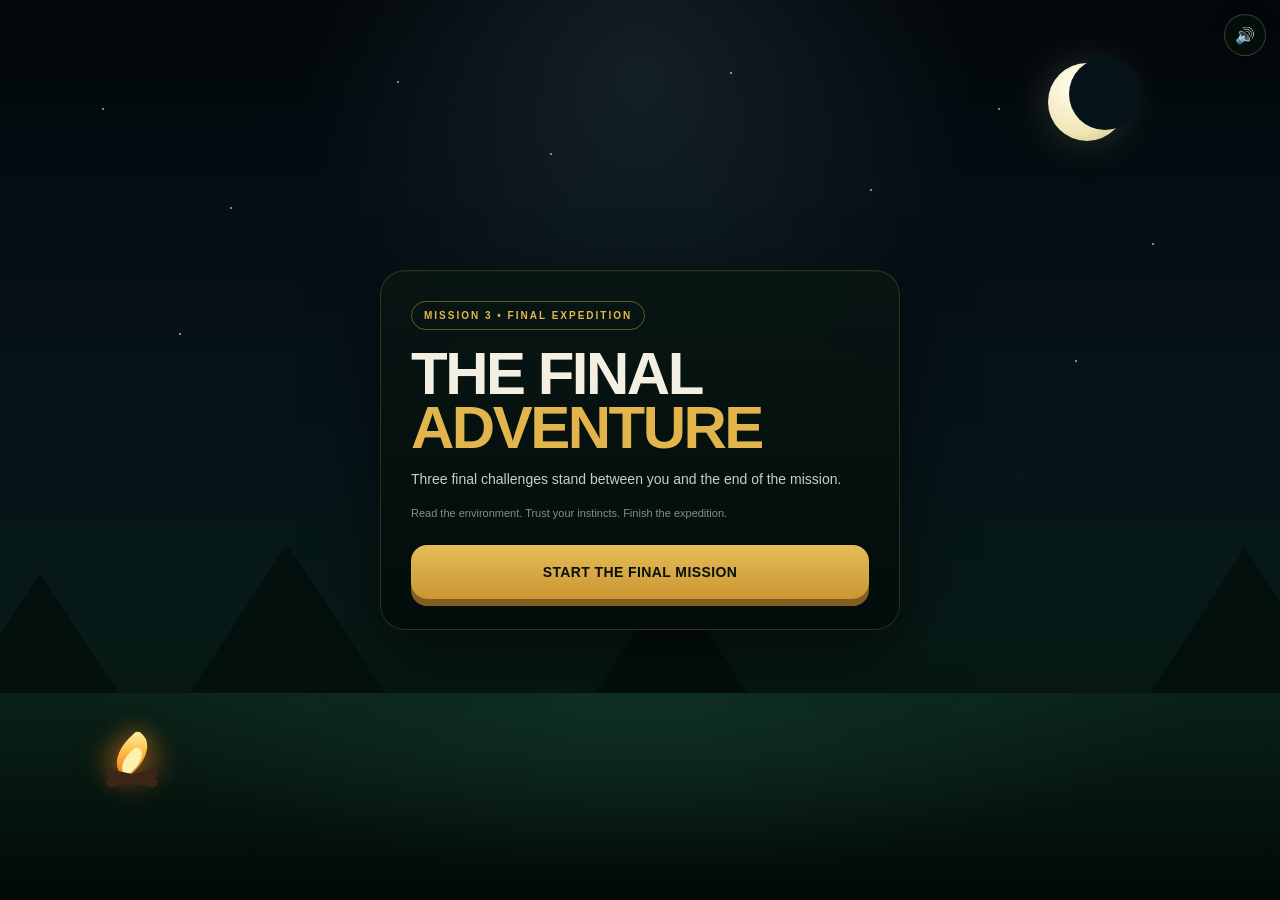
==== commit 1f5a6a3e: "Update index.html" ====
--- a/index.html
+++ b/index.html
@@ -2,92 +2,150 @@
 <html lang="en">
 <head>
 <meta charset="UTF-8">
+
 <meta name="viewport"
-      content="width=device-width, initial-scale=1, viewport-fit=cover, user-scalable=no">
-
-<meta name="theme-color" content="#061412">
+      content="width=device-width,
+               initial-scale=1,
+               maximum-scale=1,
+               user-scalable=no,
+               viewport-fit=cover">
+
+<meta name="theme-color" content="#06100d">
 <meta name="apple-mobile-web-app-capable" content="yes">
 <meta name="apple-mobile-web-app-status-bar-style" content="black-translucent">
 
-<title>Mission 3 — The Final Adventure</title>
+<title>MISSION 3 — THE FINAL EXPEDITION</title>
 
 <style>
+/* =========================================================
+   MISSION 3
+   MOBILE-FIRST
+   SINGLE FILE
+   NO ASSETS
+   NO GAME.JS
+   NO STYLE.CSS
+   ========================================================= */
+
 *{
     box-sizing:border-box;
     -webkit-tap-highlight-color:transparent;
 }
 
-html,body{
+html,
+body{
+    width:100%;
+    height:100%;
     margin:0;
     padding:0;
-    width:100%;
-    min-height:100%;
-    background:#030b0b;
-    color:#f4f0df;
+    overflow:hidden;
+    background:#020807;
+    color:#f3efe2;
     font-family:
         -apple-system,
         BlinkMacSystemFont,
         "Segoe UI",
+        Arial,
         sans-serif;
-    overflow:hidden;
 }
 
 body{
-    min-height:100dvh;
+    overscroll-behavior:none;
+}
+
+button,
+input{
+    font:inherit;
 }
 
 button{
-    font:inherit;
+    appearance:none;
+    -webkit-appearance:none;
+    cursor:pointer;
 }
 
 #app{
     position:relative;
     width:100%;
-    height:100dvh;
-    min-height:100dvh;
+    height:100svh;
+    min-height:100svh;
     overflow:hidden;
+
     background:
-        radial-gradient(circle at 75% 14%,rgba(245,210,123,.08),transparent 22%),
+        radial-gradient(
+            circle at 50% 8%,
+            rgba(69,99,110,.25),
+            transparent 32%
+        ),
         linear-gradient(
             180deg,
-            #02070d 0%,
-            #06151b 45%,
-            #071c17 72%,
-            #020b09 100%
+            #02070b 0%,
+            #06141a 45%,
+            #071a16 72%,
+            #020907 100%
         );
 }
 
-/* ---------------- STARS ---------------- */
+/* =========================================================
+   ATMOSPHERE
+   ========================================================= */
 
 .stars{
     position:absolute;
     inset:0;
     pointer-events:none;
-    opacity:.65;
-    background-image:
-        radial-gradient(circle at 10% 13%,#fff 0 1px,transparent 2px),
-        radial-gradient(circle at 26% 23%,#fff 0 1px,transparent 2px),
-        radial-gradient(circle at 43% 11%,#fff 0 1px,transparent 2px),
-        radial-gradient(circle at 61% 20%,#fff 0 1px,transparent 2px),
-        radial-gradient(circle at 79% 10%,#fff 0 1px,transparent 2px),
-        radial-gradient(circle at 91% 29%,#fff 0 1px,transparent 2px),
-        radial-gradient(circle at 16% 40%,#fff 0 1px,transparent 2px),
-        radial-gradient(circle at 35% 48%,#fff 0 1px,transparent 2px),
-        radial-gradient(circle at 57% 40%,#fff 0 1px,transparent 2px),
-        radial-gradient(circle at 82% 48%,#fff 0 1px,transparent 2px);
-}
-
-/* ---------------- MOON ---------------- */
+    opacity:.7;
+}
+
+.star{
+    position:absolute;
+    width:2px;
+    height:2px;
+    border-radius:50%;
+    background:#fff7d0;
+    box-shadow:0 0 6px rgba(255,247,208,.45);
+    animation:twinkle 3s ease-in-out infinite;
+}
+
+.star:nth-child(1){left:8%;top:12%;animation-delay:.2s}
+.star:nth-child(2){left:18%;top:23%;animation-delay:1s}
+.star:nth-child(3){left:31%;top:9%;animation-delay:1.8s}
+.star:nth-child(4){left:43%;top:17%;animation-delay:.7s}
+.star:nth-child(5){left:57%;top:8%;animation-delay:2s}
+.star:nth-child(6){left:68%;top:21%;animation-delay:1.3s}
+.star:nth-child(7){left:78%;top:12%;animation-delay:.4s}
+.star:nth-child(8){left:90%;top:27%;animation-delay:2.2s}
+.star:nth-child(9){left:14%;top:37%;animation-delay:1.5s}
+.star:nth-child(10){left:37%;top:32%;animation-delay:.9s}
+.star:nth-child(11){left:61%;top:34%;animation-delay:2.4s}
+.star:nth-child(12){left:84%;top:40%;animation-delay:.6s}
+
+@keyframes twinkle{
+    0%,100%{
+        opacity:.25;
+        transform:scale(.7);
+    }
+    50%{
+        opacity:1;
+        transform:scale(1.25);
+    }
+}
 
 .moon{
     position:absolute;
-    width:72px;
-    height:72px;
+    width:78px;
+    height:78px;
     right:12%;
-    top:8%;
+    top:7%;
     border-radius:50%;
-    background:#fff1bd;
-    box-shadow:0 0 35px rgba(255,227,151,.22);
+    background:
+        radial-gradient(
+            circle at 35% 30%,
+            #fffdf0,
+            #f1e6b6 62%,
+            #c8b979 100%
+        );
+    box-shadow:
+        0 0 40px rgba(242,229,174,.18);
 }
 
 .moon:after{
@@ -95,20 +153,22 @@
     position:absolute;
     width:72px;
     height:72px;
-    left:18px;
+    left:21px;
     top:-5px;
     border-radius:50%;
-    background:#06151b;
-}
-
-/* ---------------- MOUNTAINS ---------------- */
+    background:#06141a;
+}
+
+/* =========================================================
+   DISTANT MOUNTAINS
+   ========================================================= */
 
 .mountains{
     position:absolute;
-    bottom:14%;
     left:0;
-    width:100%;
-    height:28%;
+    right:0;
+    bottom:19%;
+    height:32%;
     pointer-events:none;
 }
 
@@ -117,465 +177,1144 @@
     bottom:0;
     width:0;
     height:0;
-    border-left:90px solid transparent;
-    border-right:90px solid transparent;
-    border-bottom:120px solid #04110e;
-}
-
-.m1{left:-35px;}
-.m2{left:18%;transform:scale(1.25);}
-.m3{left:50%;transform:scale(.9);}
-.m4{right:-30px;transform:scale(1.3);}
-
-/* ---------------- GROUND ---------------- */
+    border-left:95px solid transparent;
+    border-right:95px solid transparent;
+    border-bottom:145px solid #04100d;
+}
+
+.m1{
+    left:-55px;
+    transform:scale(1.15);
+}
+
+.m2{
+    left:15%;
+    transform:scale(1.55);
+}
+
+.m3{
+    left:45%;
+    transform:scale(1.1);
+}
+
+.m4{
+    right:-60px;
+    transform:scale(1.5);
+}
+
+/* =========================================================
+   TREE SILHOUETTES
+   ========================================================= */
+
+.trees{
+    position:absolute;
+    left:0;
+    right:0;
+    bottom:13%;
+    height:28%;
+    pointer-events:none;
+}
+
+.tree{
+    position:absolute;
+    bottom:0;
+    width:0;
+    height:0;
+    border-left:24px solid transparent;
+    border-right:24px solid transparent;
+    border-bottom:80px solid #03100c;
+}
+
+.tree:after{
+    content:"";
+    position:absolute;
+    left:-20px;
+    top:28px;
+    width:40px;
+    height:60px;
+    border-left:20px solid transparent;
+    border-right:20px solid transparent;
+    border-bottom:68px solid #03100c;
+}
+
+.t1{left:3%;transform:scale(.7)}
+.t2{left:12%;transform:scale(1)}
+.t3{left:24%;transform:scale(.65)}
+.t4{left:72%;transform:scale(.9)}
+.t5{left:83%;transform:scale(.7)}
+.t6{right:2%;transform:scale(1.2)}
+
+/* =========================================================
+   GROUND
+   ========================================================= */
 
 .ground{
     position:absolute;
     left:0;
     right:0;
     bottom:0;
-    height:25%;
+    height:23%;
+    background:
+        radial-gradient(
+            ellipse at 50% 0%,
+            rgba(24,65,48,.55),
+            transparent 62%
+        ),
+        linear-gradient(
+            180deg,
+            #092118,
+            #020907
+        );
+}
+
+/* =========================================================
+   CAMPFIRE
+   ========================================================= */
+
+.fire{
+    position:absolute;
+    left:8%;
+    bottom:13%;
+    width:60px;
+    height:65px;
+    pointer-events:none;
+    filter:drop-shadow(
+        0 0 15px rgba(255,150,42,.15)
+    );
+}
+
+.fireGlow{
+    position:absolute;
+    left:50%;
+    bottom:0;
+    width:72px;
+    height:45px;
+    transform:translateX(-50%);
+    border-radius:50%;
+    background:rgba(255,128,24,.13);
+    filter:blur(12px);
+}
+
+.flame{
+    position:absolute;
+    left:50%;
+    bottom:7px;
+    width:27px;
+    height:43px;
+    transform:translateX(-50%) rotate(45deg);
+    border-radius:5px 70% 5px 70%;
+    background:
+        linear-gradient(
+            135deg,
+            #fff4aa,
+            #ffbd42 45%,
+            #f06a23
+        );
+    box-shadow:
+        0 0 25px rgba(255,143,30,.45);
+    animation:flameMove 1.25s ease-in-out infinite alternate;
+}
+
+.flameInner{
+    position:absolute;
+    left:50%;
+    bottom:8px;
+    width:15px;
+    height:28px;
+    transform:translateX(-50%) rotate(45deg);
+    border-radius:5px 70% 5px 70%;
+    background:#fff2ad;
+}
+
+.log{
+    position:absolute;
+    bottom:0;
+    left:50%;
+    width:52px;
+    height:9px;
+    border-radius:10px;
+    background:#3d2617;
+    transform:translateX(-50%) rotate(12deg);
+}
+
+.log2{
+    transform:translateX(-50%) rotate(-12deg);
+}
+
+@keyframes flameMove{
+    from{
+        transform:translateX(-50%) rotate(42deg) scale(.92);
+    }
+    to{
+        transform:translateX(-50%) rotate(49deg) scale(1.08);
+    }
+}
+
+/* =========================================================
+   SCREEN
+   ========================================================= */
+
+#screen{
+    position:absolute;
+    inset:0;
+    z-index:20;
+    overflow-y:auto;
+    -webkit-overflow-scrolling:touch;
+
+    padding:
+        max(18px,env(safe-area-inset-top))
+        14px
+        max(24px,env(safe-area-inset-bottom));
+
+    display:flex;
+    justify-content:center;
+    align-items:center;
+}
+
+.panel{
+    width:min(100%,520px);
+    margin:auto;
+    padding:24px 20px;
+
+    border-radius:25px;
+
+    border:1px solid
+        rgba(225,183,91,.19);
+
     background:
         linear-gradient(
             180deg,
-            #092119,
-            #020b08
+            rgba(8,22,19,.95),
+            rgba(3,12,11,.94)
         );
-    pointer-events:none;
-}
-
-/* ---------------- CAMP FIRE ---------------- */
-
-.fire{
-    position:absolute;
-    left:8%;
-    bottom:14%;
-    width:42px;
-    height:52px;
-    pointer-events:none;
-}
-
-.flame{
-    position:absolute;
-    left:50%;
-    bottom:5px;
-    width:22px;
-    height:34px;
-    transform:translateX(-50%) rotate(45deg);
-    border-radius:4px 70% 4px 70%;
-    background:#ffb43d;
-    box-shadow:0 0 22px rgba(255,143,30,.45);
-    animation:flame 1.5s ease-in-out infinite alternate;
-}
-
-.flame2{
-    position:absolute;
-    left:50%;
-    bottom:3px;
-    width:13px;
-    height:23px;
-    transform:translateX(-50%) rotate(45deg);
-    border-radius:4px 70% 4px 70%;
-    background:#fff0a6;
-}
-
-@keyframes flame{
-    from{transform:translateX(-50%) rotate(42deg) scale(.9);}
-    to{transform:translateX(-50%) rotate(49deg) scale(1.08);}
-}
-
-/* ---------------- UI ---------------- */
-
-#screen{
-    position:absolute;
-    inset:0;
-    z-index:10;
-    display:flex;
-    justify-content:center;
-    align-items:flex-start;
-    padding:
-        max(18px,env(safe-area-inset-top))
-        14px
-        max(18px,env(safe-area-inset-bottom));
-    overflow-y:auto;
-    -webkit-overflow-scrolling:touch;
-}
-
-.panel{
-    width:min(100%,520px);
-    margin:auto 0;
-    padding:24px 20px;
-    border-radius:24px;
-    border:1px solid rgba(255,213,119,.18);
-    background:rgba(3,13,12,.90);
+
     box-shadow:
-        0 20px 60px rgba(0,0,0,.5),
-        inset 0 1px rgba(255,255,255,.04);
-    backdrop-filter:blur(12px);
-    -webkit-backdrop-filter:blur(12px);
+        0 24px 70px rgba(0,0,0,.58),
+        inset 0 1px rgba(255,255,255,.035);
+
+    backdrop-filter:blur(14px);
+    -webkit-backdrop-filter:blur(14px);
 }
 
 .hidden{
     display:none!important;
 }
 
+/* =========================================================
+   TYPOGRAPHY
+   ========================================================= */
+
 .eyebrow{
     display:inline-block;
+
     padding:8px 12px;
-    border:1px solid rgba(238,190,77,.45);
+
     border-radius:999px;
-    color:#e9bd59;
-    font-size:11px;
-    font-weight:800;
+
+    border:1px solid
+        rgba(225,181,77,.42);
+
+    color:#e5b84f;
+
+    font-size:10px;
+    font-weight:900;
+
     letter-spacing:2px;
-    margin-bottom:18px;
+
+    margin-bottom:17px;
 }
 
 h1{
     margin:0;
-    font-size:clamp(34px,10vw,58px);
-    line-height:.95;
-    letter-spacing:-2px;
+
+    font-size:
+        clamp(38px,11vw,60px);
+
+    line-height:.9;
+
+    letter-spacing:-2.5px;
 }
 
 h2{
-    margin:8px 0 12px;
-    font-size:28px;
-    line-height:1.05;
+    margin:7px 0 13px;
+
+    font-size:
+        clamp(26px,7vw,34px);
+
+    line-height:1.02;
+
+    letter-spacing:-.7px;
 }
 
 .gold{
-    color:#e6b84e;
+    color:#e3b44b;
 }
 
 .subtitle{
-    color:#c8d0ca;
+    color:#c5d0ca;
+    font-size:14px;
     line-height:1.55;
-    font-size:15px;
 }
 
 .small{
-    font-size:12px;
-    color:#8e9d97;
+    color:#81918a;
+    font-size:11px;
     line-height:1.5;
 }
 
-/* ---------------- BUTTONS ---------------- */
-
-.btn{
-    width:100%;
-    min-height:54px;
-    margin-top:12px;
-    border:0;
-    border-radius:15px;
-    padding:14px 16px;
-    background:#d9a941;
-    color:#07100d;
-    font-weight:900;
-    font-size:15px;
-    letter-spacing:.3px;
-    box-shadow:0 7px 0 #8b6620;
-    transition:transform .12s ease,box-shadow .12s ease;
-    cursor:pointer;
-}
-
-.btn:active{
-    transform:translateY(5px);
-    box-shadow:0 2px 0 #8b6620;
-}
-
-.btn.secondary{
-    background:#152a25;
-    color:#edf0e6;
-    border:1px solid rgba(255,255,255,.09);
-    box-shadow:none;
-}
-
-/* ---------------- STATUS ---------------- */
+/* =========================================================
+   TOP BAR
+   ========================================================= */
 
 .topbar{
     display:flex;
     justify-content:space-between;
     align-items:center;
-    gap:8px;
-    margin-bottom:18px;
+    gap:10px;
+    margin-bottom:14px;
 }
 
 .badge{
+    color:#d9af52;
     font-size:10px;
-    letter-spacing:1.4px;
-    color:#e5bb63;
-}
-
-.audioStatus{
-    font-size:10px;
-    color:#81958c;
-}
-
-/* ---------------- CHALLENGE ---------------- */
-
-.challengeNumber{
-    color:#dcae47;
-    font-size:12px;
-    letter-spacing:2px;
-    font-weight:800;
-}
+    letter-spacing:1.5px;
+    font-weight:900;
+}
+
+.audioLabel{
+    color:#82918b;
+    font-size:9px;
+    letter-spacing:.8px;
+    white-space:nowrap;
+}
+
+/* =========================================================
+   SOUND BUTTON
+   ========================================================= */
+
+.soundButton{
+    position:fixed;
+    z-index:100;
+
+    right:
+        max(14px,env(safe-area-inset-right));
+
+    top:
+        max(14px,env(safe-area-inset-top));
+
+    width:42px;
+    height:42px;
+
+    border-radius:50%;
+
+    border:1px solid
+        rgba(231,188,83,.28);
+
+    background:rgba(4,16,13,.86);
+
+    color:#f0d486;
+
+    display:flex;
+    align-items:center;
+    justify-content:center;
+
+    box-shadow:
+        0 8px 20px rgba(0,0,0,.28);
+}
+
+/* =========================================================
+   PROGRESS
+   ========================================================= */
 
 .progress{
     width:100%;
     height:5px;
-    background:#162823;
-    border-radius:99px;
-    margin:16px 0 22px;
+
+    border-radius:999px;
+
+    background:#13251f;
+
     overflow:hidden;
-}
-
-.progressFill{
+
+    margin:
+        0 0 22px;
+}
+
+.progressBar{
     height:100%;
-    width:33.333%;
-    background:#d9aa45;
-    transition:width .35s ease;
+    width:0;
+
+    background:
+        linear-gradient(
+            90deg,
+            #b98730,
+            #e7bd58
+        );
+
+    border-radius:999px;
+
+    transition:
+        width .45s ease;
+}
+
+/* =========================================================
+   BUTTONS
+   ========================================================= */
+
+.btn{
+    width:100%;
+
+    min-height:54px;
+
+    border:0;
+    border-radius:16px;
+
+    padding:14px 16px;
+
+    margin-top:12px;
+
+    background:
+        linear-gradient(
+            180deg,
+            #e6bd58,
+            #c99632
+        );
+
+    color:#07100d;
+
+    font-size:14px;
+    font-weight:900;
+
+    letter-spacing:.4px;
+
+    box-shadow:
+        0 7px 0 #815d1e;
+
+    transition:
+        transform .12s ease,
+        box-shadow .12s ease;
+}
+
+.btn:active{
+    transform:translateY(5px);
+    box-shadow:
+        0 2px 0 #815d1e;
+}
+
+.btn.secondary{
+    background:#132a24;
+    color:#edf0e5;
+
+    border:1px solid
+        rgba(255,255,255,.08);
+
+    box-shadow:none;
+}
+
+/* =========================================================
+   CHALLENGE
+   ========================================================= */
+
+.challengeNumber{
+    color:#dcae4b;
+
+    font-size:10px;
+    font-weight:900;
+
+    letter-spacing:1.8px;
 }
 
 .choiceGrid{
     display:grid;
     grid-template-columns:1fr 1fr;
     gap:10px;
-    margin-top:18px;
+
+    margin-top:16px;
 }
 
 .choice{
-    min-height:105px;
-    border-radius:17px;
-    border:1px solid rgba(255,255,255,.09);
-    background:#0b1b17;
-    color:#edf0e6;
-    padding:14px;
+    min-height:102px;
+
+    padding:13px;
+
     text-align:left;
-    cursor:pointer;
-    transition:.15s ease;
-}
-
-.choice:active{
-    transform:scale(.97);
-}
-
-.choice strong{
-    display:block;
-    margin-bottom:7px;
-    color:#e5bd6b;
-}
-
-.choice span{
-    display:block;
-    font-size:12px;
-    line-height:1.4;
-    color:#aebbb5;
-}
-
-.choice.correct{
-    border-color:#74bd8b;
-    background:#0d281c;
-}
-
-.choice.wrong{
-    border-color:#b85c50;
-    background:#2a1513;
-}
-
-.feedback{
-    min-height:48px;
-    margin-top:16px;
-    padding:12px;
-    border-radius:13px;
-    background:#071511;
-    color:#bac7c0;
-    font-size:13px;
-    line-height:1.45;
-}
-
-/* ---------------- WATER ---------------- */
-
-.waterScene{
-    position:relative;
-    height:135px;
-    margin:16px 0;
-    border-radius:17px;
-    overflow:hidden;
-    border:1px solid rgba(255,255,255,.08);
+
+    border-radius:16px;
+
+    border:1px solid
+        rgba(255,255,255,.08);
+
     background:
         linear-gradient(
             180deg,
-            #6d8e96 0%,
-            #315c67 35%,
-            #0a3039 100%
+            #0c201a,
+            #081712
         );
-}
-
-.waterScene:before,
+
+    color:#eef1e8;
+
+    transition:
+        transform .12s ease,
+        border-color .15s ease,
+        background .15s ease;
+}
+
+.choice:active{
+    transform:scale(.975);
+}
+
+.choice strong{
+    display:block;
+
+    color:#e4bd68;
+
+    font-size:13px;
+
+    margin-bottom:6px;
+}
+
+.choice span{
+    display:block;
+
+    color:#9eafa7;
+
+    font-size:11px;
+
+    line-height:1.42;
+}
+
+.choice.correct{
+    border-color:#68b786;
+
+    background:
+        linear-gradient(
+            180deg,
+            #102d1f,
+            #0a2117
+        );
+}
+
+.choice.wrong{
+    border-color:#ad5b4f;
+
+    background:
+        linear-gradient(
+            180deg,
+            #2a1714,
+            #1d0e0d
+        );
+}
+
+/* =========================================================
+   FEEDBACK
+   ========================================================= */
+
+.feedback{
+    min-height:48px;
+
+    margin-top:15px;
+
+    padding:12px;
+
+    border-radius:13px;
+
+    background:#061511;
+
+    border:1px solid
+        rgba(255,255,255,.045);
+
+    color:#b7c5bd;
+
+    font-size:12px;
+
+    line-height:1.45;
+}
+
+/* =========================================================
+   WATER
+   ========================================================= */
+
+.waterScene{
+    position:relative;
+
+    height:138px;
+
+    margin:16px 0;
+
+    border-radius:17px;
+
+    overflow:hidden;
+
+    border:1px solid
+        rgba(255,255,255,.08);
+
+    background:
+        linear-gradient(
+            180deg,
+            #718e96 0%,
+            #396773 33%,
+            #103e48 65%,
+            #06232d 100%
+        );
+
+    box-shadow:
+        inset 0 0 35px rgba(0,0,0,.22);
+}
+
+.waterScene:before{
+    content:"";
+
+    position:absolute;
+
+    left:-10%;
+    top:27px;
+
+    width:120%;
+    height:25px;
+
+    border-top:
+        2px solid
+        rgba(231,246,239,.54);
+
+    border-radius:50%;
+
+    transform:
+        rotate(-2deg);
+
+    animation:
+        waterWave 2.7s ease-in-out infinite;
+}
+
 .waterScene:after{
     content:"";
+
     position:absolute;
+
     left:-10%;
+    top:77px;
+
     width:120%;
-    height:22px;
-    border-top:2px solid rgba(221,242,235,.5);
+    height:28px;
+
+    border-top:
+        2px solid
+        rgba(214,238,234,.42);
+
     border-radius:50%;
-}
-
-.waterScene:before{
-    top:37px;
-    transform:skewY(-2deg);
-}
-
-.waterScene:after{
-    top:82px;
-    transform:skewY(2deg);
+
+    transform:
+        rotate(2deg);
+
+    animation:
+        waterWave 3.3s ease-in-out infinite reverse;
+}
+
+@keyframes waterWave{
+    0%,100%{
+        transform:
+            translateX(-10px)
+            rotate(-2deg);
+    }
+
+    50%{
+        transform:
+            translateX(12px)
+            rotate(2deg);
+    }
 }
 
 .currentArrow{
     position:absolute;
+
     left:20%;
-    top:55%;
-    font-size:28px;
-    color:rgba(255,255,255,.65);
-    animation:drift 2s ease-in-out infinite alternate;
-}
-
-@keyframes drift{
-    from{transform:translateX(0);}
-    to{transform:translateX(35px);}
-}
-
-/* ---------------- GEAR ---------------- */
+    top:53%;
+
+    z-index:3;
+
+    color:
+        rgba(255,255,255,.68);
+
+    font-size:26px;
+
+    letter-spacing:5px;
+
+    animation:
+        currentMove 2s ease-in-out infinite alternate;
+}
+
+@keyframes currentMove{
+    from{
+        transform:translateX(0);
+    }
+
+    to{
+        transform:translateX(48px);
+    }
+}
+
+.waterLevel{
+    position:absolute;
+    right:12px;
+    bottom:10px;
+
+    z-index:4;
+
+    padding:6px 9px;
+
+    border-radius:8px;
+
+    background:
+        rgba(2,14,18,.52);
+
+    color:#dce8e2;
+
+    font-size:9px;
+    letter-spacing:1px;
+}
+
+/* =========================================================
+   SCENES
+   ========================================================= */
+
+.sceneCard{
+    position:relative;
+
+    width:100%;
+
+    height:150px;
+
+    margin:15px 0;
+
+    overflow:hidden;
+
+    border-radius:17px;
+
+    border:1px solid
+        rgba(255,255,255,.07);
+
+    background:
+        linear-gradient(
+            180deg,
+            #07141a,
+            #0b211a
+        );
+}
+
+.sceneMoon{
+    position:absolute;
+
+    width:48px;
+    height:48px;
+
+    right:13%;
+    top:12%;
+
+    border-radius:50%;
+
+    background:#e9dfb0;
+
+    box-shadow:
+        0 0 22px
+        rgba(234,223,176,.18);
+}
+
+.sceneHorizon{
+    position:absolute;
+
+    left:0;
+    right:0;
+    bottom:0;
+
+    height:45%;
+
+    background:
+        linear-gradient(
+            180deg,
+            #092019,
+            #04100c
+        );
+}
+
+.sceneTent{
+    position:absolute;
+
+    left:50%;
+    bottom:20px;
+
+    width:0;
+    height:0;
+
+    transform:translateX(-50%);
+
+    border-left:
+        58px solid transparent;
+
+    border-right:
+        58px solid transparent;
+
+    border-bottom:
+        75px solid #122c24;
+}
+
+.sceneTent:after{
+    content:"";
+
+    position:absolute;
+
+    left:-5px;
+    top:26px;
+
+    width:10px;
+    height:48px;
+
+    background:#07130f;
+}
+
+.sceneTree{
+    position:absolute;
+
+    bottom:15px;
+
+    width:0;
+    height:0;
+
+    border-left:
+        25px solid transparent;
+
+    border-right:
+        25px solid transparent;
+
+    border-bottom:
+        80px solid #04110d;
+}
+
+.sceneTree.tleft{
+    left:9%;
+}
+
+.sceneTree.tright{
+    right:8%;
+    transform:scale(1.25);
+}
+
+/* =========================================================
+   SLIDER
+   ========================================================= */
 
 .gearCard{
-    margin-top:16px;
+    margin-top:14px;
+
     padding:15px;
+
     border-radius:16px;
-    background:#0a1b16;
-    border:1px solid rgba(255,255,255,.07);
+
+    border:1px solid
+        rgba(255,255,255,.07);
+
+    background:#081913;
 }
 
 .slider{
     width:100%;
-    accent-color:#d8aa46;
-    margin-top:12px;
+
+    margin-top:11px;
+
+    accent-color:#d9ad4c;
 }
 
 .readout{
     display:flex;
+
     justify-content:space-between;
-    margin-top:8px;
-    font-size:12px;
-    color:#aab9b2;
-}
-
-/* ---------------- NAVIGATION ---------------- */
+
+    margin-top:7px;
+
+    color:#93a49c;
+
+    font-size:10px;
+}
+
+.readout strong{
+    color:#e1b65a;
+}
+
+/* =========================================================
+   COMPASS
+   ========================================================= */
 
 .compass{
-    width:170px;
-    height:170px;
+    position:relative;
+
+    width:166px;
+    height:166px;
+
     margin:20px auto;
+
     border-radius:50%;
-    border:2px solid rgba(218,181,91,.45);
+
+    border:
+        2px solid
+        rgba(222,181,83,.43);
+
     background:
-        radial-gradient(circle,#0c211c 0 52%,#071510 53% 100%);
-    position:relative;
-    box-shadow:0 0 35px rgba(0,0,0,.35);
+        radial-gradient(
+            circle,
+            #102820 0 47%,
+            #081812 48% 100%
+        );
+
+    box-shadow:
+        0 0 35px
+        rgba(0,0,0,.4),
+        inset 0 0 25px
+        rgba(255,255,255,.025);
 }
 
 .compass:before{
     content:"N";
+
     position:absolute;
+
     top:8px;
     left:50%;
-    transform:translateX(-50%);
-    color:#dfb552;
+
+    transform:
+        translateX(-50%);
+
+    color:#e0b653;
+
     font-weight:900;
 }
 
 .compass:after{
     content:"S";
+
     position:absolute;
+
     bottom:8px;
     left:50%;
-    transform:translateX(-50%);
-    color:#8d9a94;
+
+    transform:
+        translateX(-50%);
+
+    color:#7c8d86;
+
+    font-weight:900;
+}
+
+.compassE{
+    position:absolute;
+
+    right:10px;
+    top:50%;
+
+    transform:
+        translateY(-50%);
+
+    color:#7c8d86;
+
+    font-weight:900;
+}
+
+.compassW{
+    position:absolute;
+
+    left:10px;
+    top:50%;
+
+    transform:
+        translateY(-50%);
+
+    color:#7c8d86;
+
     font-weight:900;
 }
 
 .needle{
     position:absolute;
+
     left:50%;
     top:50%;
+
     width:3px;
-    height:112px;
+    height:110px;
+
+    transform:
+        translate(-50%,-50%)
+        rotate(0deg);
+
     transform-origin:center;
-    transform:translate(-50%,-50%) rotate(0deg);
+
+    transition:
+        transform .6s ease;
 }
 
 .needle:before{
     content:"";
+
     position:absolute;
+
     left:-5px;
     top:0;
-    border-left:6px solid transparent;
-    border-right:6px solid transparent;
-    border-bottom:55px solid #d7a842;
+
+    border-left:
+        6px solid transparent;
+
+    border-right:
+        6px solid transparent;
+
+    border-bottom:
+        55px solid #d6a840;
 }
 
 .needle:after{
     content:"";
+
     position:absolute;
+
     left:-5px;
     bottom:0;
-    border-left:6px solid transparent;
-    border-right:6px solid transparent;
-    border-top:55px solid #586a64;
+
+    border-left:
+        6px solid transparent;
+
+    border-right:
+        6px solid transparent;
+
+    border-top:
+        55px solid #596962;
 }
 
 .directions{
     display:grid;
-    grid-template-columns:1fr 1fr;
-    gap:10px;
-}
-
-/* ---------------- RESULT ---------------- */
-
-.resultIcon{
-    font-size:48px;
-    margin-bottom:8px;
-}
-
-.finalTitle{
-    font-size:clamp(38px,11vw,64px);
-    line-height:.9;
-    margin:10px 0 18px;
-}
+
+    grid-template-columns:
+        1fr 1fr;
+
+    gap:9px;
+}
+
+/* =========================================================
+   SUCCESS FLASH
+   ========================================================= */
+
+.successFlash{
+    position:fixed;
+
+    left:50%;
+    top:50%;
+
+    z-index:200;
+
+    transform:
+        translate(-50%,-50%)
+        scale(.8);
+
+    padding:15px 21px;
+
+    border-radius:999px;
+
+    background:
+        rgba(218,176,72,.96);
+
+    color:#07100c;
+
+    font-size:13px;
+    font-weight:900;
+
+    box-shadow:
+        0 14px 45px rgba(0,0,0,.42);
+
+    opacity:0;
+
+    pointer-events:none;
+
+    transition:
+        opacity .18s ease,
+        transform .18s ease;
+}
+
+.successFlash.show{
+    opacity:1;
+
+    transform:
+        translate(-50%,-50%)
+        scale(1);
+}
+
+/* =========================================================
+   FINAL
+   ========================================================= */
 
 .finalCard{
     text-align:center;
 }
 
+.finalIcon{
+    font-size:45px;
+
+    margin-bottom:5px;
+
+    filter:
+        drop-shadow(
+            0 4px 12px
+            rgba(255,166,48,.18)
+        );
+}
+
+.finalTitle{
+    margin:10px 0 18px;
+
+    font-size:
+        clamp(38px,10.5vw,62px);
+
+    line-height:.9;
+
+    letter-spacing:-2px;
+
+    font-weight:950;
+}
+
 .finalDetails{
-    margin:22px 0;
-    padding:18px;
+    margin:20px 0;
+
+    padding:16px;
+
     border-radius:17px;
-    background:#081914;
-    border:1px solid rgba(226,181,77,.18);
+
+    border:1px solid
+        rgba(224,180,76,.16);
+
+    background:#071712;
 }
 
 .finalDetails div{
-    margin:8px 0;
-    color:#b9c5bf;
+    margin:9px 0;
+
+    color:#b9c7c0;
+
+    font-size:13px;
 }
 
 .finalDetails strong{
-    color:#e5bb61;
-}
-
-/* ---------------- MOBILE ---------------- */
+    color:#e3b75c;
+}
+
+.countdown{
+    margin-top:25px;
+
+    color:#e2b452;
+
+    font-size:12px;
+
+    letter-spacing:2px;
+
+    font-weight:900;
+}
+
+/* =========================================================
+   RESPONSIVE
+   ========================================================= */
 
 @media(max-width:380px){
 
@@ -596,12 +1335,17 @@
     }
 
     .choice{
-        min-height:98px;
+        min-height:95px;
         padding:11px;
     }
 
     .choice span{
-        font-size:11px;
+        font-size:10px;
+    }
+
+    .compass{
+        width:145px;
+        height:145px;
     }
 }
 
@@ -612,15 +1356,15 @@
     }
 
     .panel{
-        padding:32px;
+        padding:30px;
     }
 }
 
 @media(prefers-reduced-motion:reduce){
 
     *,
-    *:before,
-    *:after{
+    *::before,
+    *::after{
         animation:none!important;
         transition:none!important;
     }
@@ -632,7 +1376,21 @@
 
 <div id="app">
 
-    <div class="stars"></div>
+    <div class="stars">
+        <span class="star"></span>
+        <span class="star"></span>
+        <span class="star"></span>
+        <span class="star"></span>
+        <span class="star"></span>
+        <span class="star"></span>
+        <span class="star"></span>
+        <span class="star"></span>
+        <span class="star"></span>
+        <span class="star"></span>
+        <span class="star"></span>
+        <span class="star"></span>
+    </div>
+
     <div class="moon"></div>
 
     <div class="mountains">
@@ -642,1564 +1400,3304 @@
         <div class="mountain m4"></div>
     </div>
 
+    <div class="trees">
+        <div class="tree t1"></div>
+        <div class="tree t2"></div>
+        <div class="tree t3"></div>
+        <div class="tree t4"></div>
+        <div class="tree t5"></div>
+        <div class="tree t6"></div>
+    </div>
+
     <div class="ground"></div>
 
     <div class="fire">
+        <div class="fireGlow"></div>
         <div class="flame"></div>
-        <div class="flame2"></div>
+        <div class="flameInner"></div>
+        <div class="log"></div>
+        <div class="log log2"></div>
     </div>
 
+    <button
+        class="soundButton"
+        id="soundButton"
+        aria-label="Toggle sound">
+        🔊
+    </button>
+
+    <div
+        class="successFlash"
+        id="successFlash">
+        ✓ NICE ONE!
+    </div>
+
+
     <main id="screen">
 
-        <!-- START -->
-        <section class="panel" id="startScreen">
-
-            <div class="eyebrow">MISSION 3 • FINAL ADVENTURE</div>
+        <!-- =================================================
+             START SCREEN
+             ================================================= -->
+
+        <section
+            class="panel"
+            id="startScreen">
+
+            <div class="eyebrow">
+                MISSION 3 • FINAL EXPEDITION
+            </div>
 
             <h1>
-                THE LAST<br>
-                <span class="gold">EXPEDITION</span>
+                THE FINAL<br>
+                <span class="gold">
+                    ADVENTURE
+                </span>
             </h1>
 
             <p class="subtitle">
-                You've made it this far, Master Angler.
-                Tonight, the campsite is quiet, the water is moving,
-                and three final challenges stand between you and the finish.
+                Three final challenges stand between
+                you and the end of the mission.
             </p>
 
             <p class="small">
-                Best played with sound on.
-                Designed for iPhone.
+                Read the environment.
+                Trust your instincts.
+                Finish the expedition.
             </p>
 
-            <button class="btn" id="startBtn">
+            <button
+                class="btn"
+                id="startBtn">
+
                 START THE FINAL MISSION
+
             </button>
 
         </section>
 
 
-        <!-- GAME -->
-        <section class="panel hidden" id="gameScreen">
+        <!-- =================================================
+             GAME SCREEN
+             ================================================= -->
+
+        <section
+            class="panel hidden"
+            id="gameScreen">
 
             <div class="topbar">
-                <div class="badge">MISSION 3 / FINAL</div>
-                <div class="audioStatus" id="audioStatus">
-                    AMBIENCE READY
+
+                <div class="badge">
+                    MISSION 3 / FINAL
                 </div>
+
+                <div
+                    class="audioLabel"
+                    id="audioLabel">
+                    AUDIO READY
+                </div>
+
             </div>
 
+
             <div class="progress">
-                <div class="progressFill" id="progressFill"></div>
+
+                <div
+                    class="progressBar"
+                    id="progressBar">
+                </div>
+
             </div>
 
-            <!-- CHALLENGE 1 -->
-            <div id="challenge1">
+
+            <!-- =================================================
+                 CHALLENGE 1
+                 ================================================= -->
+
+            <div
+                id="challenge1">
 
                 <div class="challengeNumber">
                     CHALLENGE 01 — READ THE WATER
                 </div>
 
                 <h2>
-                    Pick the safest water condition
+                    READ THE WATER
                 </h2>
 
                 <p class="subtitle">
-                    You're approaching an unfamiliar stretch of water.
-                    Look at the surface and choose the condition that
-                    would give you the best chance of a controlled approach.
+                    The water looks calm from a distance.
+                    But a good angler knows there is more
+                    to read beneath the surface.
                 </p>
 
-                <div class="waterScene">
-                    <div class="currentArrow">→ →</div>
+
+                <!-- LEVEL 1 -->
+
+                <div
+                    class="waterScene"
+                    id="waterScene1">
+
+                    <div class="currentArrow">
+                        → →
+                    </div>
+
+                    <div class="waterLevel">
+                        LEVEL 1
+                    </div>
+
                 </div>
 
-                <div class="choiceGrid">
-
-                    <button class="choice waterChoice" data-correct="false">
-                        <strong>Whitewater</strong>
+                <div
+                    class="choiceGrid"
+                    id="waterChoices1">
+
+                    <button
+                        class="choice waterChoice"
+                        data-level="1"
+                        data-correct="true">
+
+                        <strong>
+                            🟢 CALM WATER
+                        </strong>
+
                         <span>
-                            Fast broken water and obvious turbulence.
+                            Smooth surface with
+                            controlled movement.
                         </span>
+
                     </button>
 
-                    <button class="choice waterChoice" data-correct="true">
-                        <strong>Steady Current</strong>
+                    <button
+                        class="choice waterChoice"
+                        data-level="1"
+                        data-correct="false">
+
+                        <strong>
+                            🌊 ROUGH WATER
+                        </strong>
+
                         <span>
-                            Consistent flow with a clean surface and
-                            manageable movement.
+                            Heavy surface disturbance
+                            and unpredictable movement.
                         </span>
+
                     </button>
 
-                    <button class="choice waterChoice" data-correct="false">
-                        <strong>Strong Eddy</strong>
+                </div>
+
+
+                <!-- LEVEL 2 -->
+
+                <div
+                    class="waterScene hidden"
+                    id="waterScene2">
+
+                    <div class="currentArrow">
+                        → → →
+                    </div>
+
+                    <div class="waterLevel">
+                        LEVEL 2
+                    </div>
+
+                </div>
+
+                <div
+                    class="choiceGrid hidden"
+                    id="waterChoices2">
+
+                    <button
+                        class="choice waterChoice"
+                        data-level="2"
+                        data-correct="true">
+
+                        <strong>
+                            ➡️ CURRENT LEFT → RIGHT
+                        </strong>
+
                         <span>
-                            Water is visibly rotating back against the flow.
+                            Surface movement is
+                            travelling consistently
+                            toward the right.
                         </span>
+
                     </button>
 
-                    <button class="choice waterChoice" data-correct="false">
-                        <strong>Breaking Surge</strong>
+                    <button
+                        class="choice waterChoice"
+                        data-level="2"
+                        data-correct="false">
+
+                        <strong>
+                            ⬅️ CURRENT RIGHT → LEFT
+                        </strong>
+
                         <span>
-                            Repeated waves are crashing against the edge.
+                            Water movement is travelling
+                            in the opposite direction.
                         </span>
+
                     </button>
 
                 </div>
 
-                <div class="feedback" id="feedback1">
-                    Study the water before making your decision.
+
+                <!-- LEVEL 3 -->
+
+                <div
+                    class="waterScene hidden"
+                    id="waterScene3">
+
+                    <div
+                        class="currentArrow"
+                        style="animation-direction:reverse">
+
+                        ↻
+
+                    </div>
+
+                    <div class="waterLevel">
+                        LEVEL 3
+                    </div>
+
                 </div>
 
-                <button class="btn hidden" id="next1">
-                    CONTINUE
-                </button>
+                <div
+                    class="choiceGrid hidden"
+                    id="waterChoices3">
+
+                    <button
+                        class="choice waterChoice"
+                        data-level="3"
+                        data-correct="true">
+
+                        <strong>
+                            🌀 EDDY
+                        </strong>
+
+                        <span>
+                            Water is rotating back
+                            against the main flow.
+                        </span>
+
+                    </button>
+
+                    <button
+                        class="choice waterChoice"
+                        data-level="3"
+                        data-correct="false">
+
+                        <strong>
+                            ➡️ STRAIGHT CURRENT
+                        </strong>
+
+                        <span>
+                            Water is moving consistently
+                            in one direction.
+                        </span>
+
+                    </button>
+
+                </div>
+
+
+                <!-- LEVEL 4 -->
+
+                <div
+                    class="waterScene hidden"
+                    id="waterScene4">
+
+                    <div class="currentArrow">
+                        → ~ →
+                    </div>
+
+                    <div class="waterLevel">
+                        LEVEL 4
+                    </div>
+
+                </div>
+
+                <div
+                    class="choiceGrid hidden"
+                    id="waterChoices4">
+
+                    <button
+                        class="choice waterChoice"
+                        data-level="4"
+                        data-correct="false">
+
+                        <strong>
+                            🔴 EXPOSED EDGE
+                        </strong>
+
+                        <span>
+                            Directly exposed to
+                            the strongest movement.
+                        </span>
+
+                    </button>
+
+                    <button
+                        class="choice waterChoice"
+                        data-level="4"
+                        data-correct="true">
+
+                        <strong>
+                            🟢 SHELTERED EDGE
+                        </strong>
+
+                        <span>
+                            Protected area beside
+                            the main flow.
+                        </span>
+
+                    </button>
+
+                </div>
+
+
+                <!-- LEVEL 5 -->
+
+                <div
+                    class="waterScene hidden"
+                    id="waterScene5">
+
+                    <div
+                        class="currentArrow"
+                        style="font-size:22px">
+
+                        → ↻ → ~ →
+
+                    </div>
+
+                    <div class="waterLevel">
+                        LEVEL 5
+                    </div>
+
+                </div>
+
+                <div
+                    class="choiceGrid hidden"
+                    id="waterChoices5">
+
+                    <button
+                        class="choice waterChoice"
+                        data-level="5"
+                        data-correct="true">
+
+                        <strong>
+                            🏆 MULTIPLE CLUES
+                        </strong>
+
+                        <span>
+                            Moderate current + protected
+                            edge + visible feeding zone.
+                        </span>
+
+                    </button>
+
+                    <button
+                        class="choice waterChoice"
+                        data-level="5"
+                        data-correct="false">
+
+                        <strong>
+                            ⚠️ STRONGEST FLOW
+                        </strong>
+
+                        <span>
+                            Choose the most turbulent
+                            section because it looks active.
+                        </span>
+
+                    </button>
+
+                </div>
+
+
+                <div
+                    class="feedback"
+                    id="feedback1">
+
+                    Study the water before
+                    making your decision.
+
+                </div>
 
             </div>
 
 
-            <!-- CHALLENGE 2 -->
-            <div id="challenge2" class="hidden">
+            <!-- =================================================
+                 CHALLENGE 2
+                 ================================================= -->
+
+            <div
+                id="challenge2"
+                class="hidden">
 
                 <div class="challengeNumber">
                     CHALLENGE 02 — BUILD THE RIGHT SETUP
                 </div>
 
                 <h2>
-                    The weather is changing.
+                    BUILD THE RIGHT SETUP
                 </h2>
 
                 <p class="subtitle">
-                    A breeze is picking up at camp. You have one chance
-                    to prepare your setup properly before nightfall.
+                    The conditions are changing.
+                    Your setup has to change with them.
                 </p>
 
-                <div class="gearCard">
-
-                    <strong>Wind protection</strong>
+
+                <!-- LEVEL 1 -->
+
+                <div
+                    class="gearCard"
+                    id="gearLevel1">
+
+                    <strong>
+                        LEVEL 1 — EASY
+                    </strong>
 
                     <p class="small">
-                        How much shelter would you choose?
+                        The evening is calm.
+                        What should you prioritise?
                     </p>
 
-                    <input
-                        id="shelterSlider"
-                        class="slider"
-                        type="range"
-                        min="0"
-                        max="100"
-                        value="50"
-                    >
-
-                    <div class="readout">
-                        <span>Minimal</span>
-                        <strong id="shelterValue">50%</strong>
-                        <span>Heavy</span>
+                    <div
+                        class="choiceGrid">
+
+                        <button
+                            class="choice gearChoice"
+                            data-level="1"
+                            data-correct="true">
+
+                            <strong>
+                                🟢 BASIC SETUP
+                            </strong>
+
+                            <span>
+                                Keep the essential gear
+                                organised and accessible.
+                            </span>
+
+                        </button>
+
+                        <button
+                            class="choice gearChoice"
+                            data-level="1"
+                            data-correct="false">
+
+                            <strong>
+                                🎒 PACK EVERYTHING
+                            </strong>
+
+                            <span>
+                                Bring every item just
+                                in case you need it.
+                            </span>
+
+                        </button>
+
                     </div>
 
                 </div>
 
-                <div class="gearCard">
-
-                    <strong>Equipment priority</strong>
+
+                <!-- LEVEL 2 -->
+
+                <div
+                    class="gearCard hidden"
+                    id="gearLevel2">
+
+                    <strong>
+                        LEVEL 2 — EASY+
+                    </strong>
 
                     <p class="small">
-                        Choose what matters most before the weather gets worse.
+                        A light breeze begins.
+                        How should you secure your setup?
                     </p>
 
-                    <div class="choiceGrid">
-
-                        <button class="choice gearChoice" data-value="comfort">
-                            <strong>Comfort</strong>
+                    <div
+                        class="choiceGrid">
+
+                        <button
+                            class="choice gearChoice"
+                            data-level="2"
+                            data-correct="false">
+
+                            <strong>
+                                🟡 LEAVE IT LOOSE
+                            </strong>
+
                             <span>
-                                Extra camp luxuries.
+                                It is only a light breeze,
+                                so there is no need to adjust.
                             </span>
+
                         </button>
 
-                        <button class="choice gearChoice" data-value="stability">
-                            <strong>Stability</strong>
+                        <button
+                            class="choice gearChoice"
+                            data-level="2"
+                            data-correct="true">
+
+                            <strong>
+                                🟢 SECURE THE ESSENTIALS
+                            </strong>
+
                             <span>
-                                Secure shelter and essential equipment.
+                                Secure loose items and
+                                keep important gear stable.
                             </span>
+
                         </button>
 
-                        <button class="choice gearChoice" data-value="speed">
-                            <strong>Speed</strong>
+                    </div>
+
+                </div>
+
+
+                <!-- LEVEL 3 -->
+
+                <div
+                    class="gearCard hidden"
+                    id="gearLevel3">
+
+                    <strong>
+                        LEVEL 3 — MEDIUM
+                    </strong>
+
+                    <p class="small">
+                        The wind is increasing.
+                        Choose the better shelter position.
+                    </p>
+
+                    <div
+                        class="choiceGrid">
+
+                        <button
+                            class="choice gearChoice"
+                            data-level="3"
+                            data-correct="true">
+
+                            <strong>
+                                🟢 BEHIND NATURAL COVER
+                            </strong>
+
                             <span>
-                                Pack light and move quickly.
+                                Use the surrounding terrain
+                                to reduce direct wind exposure.
                             </span>
+
                         </button>
 
-                        <button class="choice gearChoice" data-value="appearance">
-                            <strong>Appearance</strong>
+                        <button
+                            class="choice gearChoice"
+                            data-level="3"
+                            data-correct="false">
+
+                            <strong>
+                                🔴 OPEN RIDGE
+                            </strong>
+
                             <span>
-                                Keep everything looking perfect.
+                                Stay exposed so you can
+                                see everything around camp.
                             </span>
+
                         </button>
 
                     </div>
 
                 </div>
 
-                <div class="feedback" id="feedback2">
-                    Prepare for the conditions, not the appearance.
+
+                <!-- LEVEL 4 -->
+
+                <div
+                    class="gearCard hidden"
+                    id="gearLevel4">
+
+                    <strong>
+                        LEVEL 4 — HARD
+                    </strong>
+
+                    <p class="small">
+                        Your equipment needs extra protection.
+                        Choose the correct priority.
+                    </p>
+
+                    <div
+                        class="choiceGrid">
+
+                        <button
+                            class="choice gearChoice"
+                            data-level="4"
+                            data-correct="false">
+
+                            <strong>
+                                🎒 COMFORT
+                            </strong>
+
+                            <span>
+                                Add more comfort items
+                                before securing the camp.
+                            </span>
+
+                        </button>
+
+                        <button
+                            class="choice gearChoice"
+                            data-level="4"
+                            data-correct="true">
+
+                            <strong>
+                                🛡️ STABILITY
+                            </strong>
+
+                            <span>
+                                Secure the shelter,
+                                equipment and essentials first.
+                            </span>
+
+                        </button>
+
+                    </div>
+
                 </div>
 
-                <button class="btn hidden" id="next2">
-                    CONTINUE
-                </button>
+
+                <!-- LEVEL 5 -->
+
+                <div
+                    class="gearCard hidden"
+                    id="gearLevel5">
+
+                    <strong>
+                        LEVEL 5 — EXPERT
+                    </strong>
+
+                    <p class="small">
+                        Wind, darkness and damp conditions
+                        are arriving together.
+                    </p>
+
+                    <div
+                        class="choiceGrid">
+
+                        <button
+                            class="choice gearChoice"
+                            data-level="5"
+                            data-correct="true">
+
+                            <strong>
+                                🏆 SECURE + PROTECT + ORGANISE
+                            </strong>
+
+                            <span>
+                                Stabilise the shelter,
+                                protect equipment and
+                                keep essentials accessible.
+                            </span>
+
+                        </button>
+
+                        <button
+                            class="choice gearChoice"
+                            data-level="5"
+                            data-correct="false">
+
+                            <strong>
+                                ⚠️ MOVE FAST
+                            </strong>
+
+                            <span>
+                                Ignore the conditions and
+                                focus on speed.
+                            </span>
+
+                        </button>
+
+                    </div>
+
+                </div>
+
+
+                <div
+                    class="feedback"
+                    id="feedback2">
+
+                    Prepare for the conditions,
+                    not the appearance.
+
+                </div>
 
             </div>
 
 
-            <!-- CHALLENGE 3 -->
-            <div id="challenge3" class="hidden">
+            <!-- =================================================
+                 CHALLENGE 3
+                 ================================================= -->
+
+            <div
+                id="challenge3"
+                class="hidden">
 
                 <div class="challengeNumber">
                     CHALLENGE 03 — NIGHT NAVIGATION
                 </div>
 
                 <h2>
-                    Find your way back to camp.
+                    NIGHT NAVIGATION
                 </h2>
 
                 <p class="subtitle">
-                    Darkness has settled in. Your phone battery is low,
-                    so you're relying on the compass and the landmarks
-                    around you.
+                    Darkness has settled over camp.
+                    Trust the clues around you.
                 </p>
 
-                <div class="compass">
-
-                    <div class="needle" id="needle"></div>
+
+                <!-- LEVEL 1 -->
+
+                <div
+                    class="sceneCard"
+                    id="navScene1">
+
+                    <div class="sceneMoon"></div>
+                    <div class="sceneHorizon"></div>
+                    <div class="sceneTent"></div>
+
+                    <div class="sceneTree tleft"></div>
+                    <div class="sceneTree tright"></div>
 
                 </div>
 
-                <p class="small" style="text-align:center;">
-                    The campsite is approximately SOUTH-EAST.
+                <div
+                    class="compass">
+
+                    <div
+                        class="needle"
+                        id="needle">
+                    </div>
+
+                    <div class="compassE">
+                        E
+                    </div>
+
+                    <div class="compassW">
+                        W
+                    </div>
+
+                </div>
+
+                <p
+                    class="small"
+                    style="text-align:center">
+
+                    LEVEL 1 — The campsite
+                    is NORTH.
+
                 </p>
 
                 <div class="directions">
 
-                    <button class="choice directionChoice" data-direction="NW">
-                        <strong>↖ NORTH-WEST</strong>
-                        <span>
-                            Toward the higher ridge.
-                        </span>
-                    </button>
-
-                    <button class="choice directionChoice" data-direction="NE">
-                        <strong>↗ NORTH-EAST</strong>
-                        <span>
-                            Toward the tree line.
-                        </span>
-                    </button>
-
-                    <button class="choice directionChoice" data-direction="SW">
-                        <strong>↙ SOUTH-WEST</strong>
-                        <span>
-                            Toward the open shoreline.
-                        </span>
-                    </button>
-
-                    <button class="choice directionChoice" data-direction="SE">
-                        <strong>↘ SOUTH-EAST</strong>
+                    <button
+                        class="choice directionChoice"
+                        data-level="1"
+                        data-correct="true">
+
+                        <strong>
+                            ↑ NORTH
+                        </strong>
+
                         <span>
                             Toward the campsite.
                         </span>
+
                     </button>
 
+                    <button
+                        class="choice directionChoice"
+                        data-level="1"
+                        data-correct="false">
+
+                        <strong>
+                            ↓ SOUTH
+                        </strong>
+
+                        <span>
+                            Away from camp.
+                        </span>
+
+                    </button>
+
                 </div>
 
-                <div class="feedback" id="feedback3">
+
+                <!-- NAV LEVEL 2 -->
+
+                <div
+                    class="hidden"
+                    id="navLevel2">
+
+                    <div
+                        class="sceneCard">
+
+                        <div class="sceneMoon"></div>
+                        <div class="sceneHorizon"></div>
+                        <div class="sceneTent"></div>
+
+                        <div class="sceneTree tleft"></div>
+                        <div class="sceneTree tright"></div>
+
+                    </div>
+
+                    <p
+                        class="small"
+                        style="text-align:center">
+
+                        LEVEL 2 — The water is
+                        EAST of your position.
+
+                    </p>
+
+                    <div class="directions">
+
+                        <button
+                            class="choice directionChoice"
+                            data-level="2"
+                            data-correct="true">
+
+                            <strong>
+                                → EAST
+                            </strong>
+
+                            <span>
+                                Toward the water.
+                            </span>
+
+                        </button>
+
+                        <button
+                            class="choice directionChoice"
+                            data-level="2"
+                            data-correct="false">
+
+                            <strong>
+                                ← WEST
+                            </strong>
+
+                            <span>
+                                Toward the hills.
+                            </span>
+
+                        </button>
+
+                    </div>
+
+                </div>
+
+
+                <!-- NAV LEVEL 3 -->
+
+                <div
+                    class="hidden"
+                    id="navLevel3">
+
+                    <div
+                        class="sceneCard">
+
+                        <div class="sceneMoon"></div>
+                        <div class="sceneHorizon"></div>
+                        <div class="sceneTent"></div>
+
+                        <div class="sceneTree tleft"></div>
+                        <div class="sceneTree tright"></div>
+
+                    </div>
+
+                    <p
+                        class="small"
+                        style="text-align:center">
+
+                        LEVEL 3 — The shoreline
+                        runs south-west.
+
+                    </p>
+
+                    <div class="directions">
+
+                        <button
+                            class="choice directionChoice"
+                            data-level="3"
+                            data-correct="true">
+
+                            <strong>
+                                ↙ SOUTH-WEST
+                            </strong>
+
+                            <span>
+                                Follow the shoreline.
+                            </span>
+
+                        </button>
+
+                        <button
+                            class="choice directionChoice"
+                            data-level="3"
+                            data-correct="false">
+
+                            <strong>
+                                ↗ NORTH-EAST
+                            </strong>
+
+                            <span>
+                                Move inland.
+                            </span>
+
+                        </button>
+
+                    </div>
+
+                </div>
+
+
+                <!-- NAV LEVEL 4 -->
+
+                <div
+                    class="hidden"
+                    id="navLevel4">
+
+                    <div
+                        class="sceneCard">
+
+                        <div class="sceneMoon"></div>
+                        <div class="sceneHorizon"></div>
+                        <div class="sceneTent"></div>
+
+                        <div class="sceneTree tleft"></div>
+                        <div class="sceneTree tright"></div>
+
+                    </div>
+
+                    <p
+                        class="small"
+                        style="text-align:center">
+
+                        LEVEL 4 — You are
+                        west of camp.
+
+                    </p>
+
+                    <div class="directions">
+
+                        <button
+                            class="choice directionChoice"
+                            data-level="4"
+                            data-correct="true">
+
+                            <strong>
+                                → EAST
+                            </strong>
+
+                            <span>
+                                Camp is directly
+                                east of you.
+                            </span>
+
+                        </button>
+
+                        <button
+                            class="choice directionChoice"
+                            data-level="4"
+                            data-correct="false">
+
+                            <strong>
+                                ← WEST
+                            </strong>
+
+                            <span>
+                                Further away from camp.
+                            </span>
+
+                        </button>
+
+                    </div>
+
+                </div>
+
+
+                <!-- NAV LEVEL 5 -->
+
+                <div
+                    class="hidden"
+                    id="navLevel5">
+
+                    <div
+                        class="sceneCard">
+
+                        <div class="sceneMoon"></div>
+                        <div class="sceneHorizon"></div>
+                        <div class="sceneTent"></div>
+
+                        <div class="sceneTree tleft"></div>
+                        <div class="sceneTree tright"></div>
+
+                    </div>
+
+                    <p
+                        class="small"
+                        style="text-align:center">
+
+                        LEVEL 5 — Final bearing:
+                        camp is SOUTH-EAST.
+
+                    </p>
+
+                    <div class="directions">
+
+                        <button
+                            class="choice directionChoice"
+                            data-level="5"
+                            data-correct="true">
+
+                            <strong>
+                                ↘ SOUTH-EAST
+                            </strong>
+
+                            <span>
+                                The final bearing
+                                takes you home.
+                            </span>
+
+                        </button>
+
+                        <button
+                            class="choice directionChoice"
+                            data-level="5"
+                            data-correct="false">
+
+                            <strong>
+                                ↖ NORTH-WEST
+                            </strong>
+
+                            <span>
+                                The opposite direction.
+                            </span>
+
+                        </button>
+
+                    </div>
+
+                </div>
+
+
+                <div
+                    class="feedback"
+                    id="feedback3">
+
                     Trust your bearings.
+
                 </div>
 
-                <button class="btn hidden" id="finishBtn">
-                    COMPLETE MISSION
-                </button>
-
             </div>
 
         </section>
 
 
-        <!-- FINAL -->
-        <section class="panel finalCard hidden" id="finalScreen">
-
-            <div class="resultIcon">🏕️</div>
+        <!-- =================================================
+             FINAL SCREEN
+             ================================================= -->
+
+        <section
+            class="panel finalCard hidden"
+            id="finalScreen">
+
+            <div class="finalIcon">
+                🏆
+            </div>
 
             <div class="eyebrow">
                 MISSION COMPLETE
             </div>
 
             <div class="finalTitle">
+
                 YOU DID IT,<br>
-                <span class="gold">MASTER ANGLER.</span>
+
+                <span class="gold">
+                    MASTER ANGLER.
+                </span>
+
             </div>
 
             <p class="subtitle">
+
                 Three challenges.
-                One final adventure.
+                One final expedition.
                 And you made it all the way to the end.
+
             </p>
 
             <div class="finalDetails">
 
                 <div>
-                    📍 <strong>EAST COAST PARK</strong>
+                    📍
+                    <strong>
+                        EAST COAST PARK
+                    </strong>
                 </div>
 
                 <div>
-                    📅 <strong>21–22 AUGUST 2026</strong>
+                    📅
+                    <strong>
+                        21–22 AUGUST 2026
+                    </strong>
                 </div>
 
                 <div>
-                    ⏰ <strong>3:00 PM</strong>
+                    ⏰
+                    <strong>
+                        3:00 PM
+                    </strong>
                 </div>
 
             </div>
 
             <p class="subtitle">
-                Pack your bags.<br>
-                Bring your fishing gear.<br>
+
+                <strong>
+                    Pack your bags.
+                </strong>
+                <br>
+
+                Bring your fishing gear.
+                <br>
+
                 And come ready for an adventure with me. ❤️
+
             </p>
 
-            <p class="gold" style="
-                font-weight:900;
-                letter-spacing:2px;
-                margin-top:25px;
-            ">
+            <div class="countdown">
+
                 THE COUNTDOWN BEGINS… ⏳
-            </p>
+
+            </div>
 
         </section>
 
     </main>
+
 </div>
 
 
 <script>
 /* =========================================================
-   MISSION 3 — SAME GAME / IMPROVED AUDIO ENGINE
-   No external assets.
-   No MP3.
-   No game.js.
-   No style.css.
+   MISSION 3
+   ALL JAVASCRIPT INSIDE INDEX.HTML
+
+   AUDIO:
+   - adventure rhythm
+   - percussion
+   - night ambience
+   - water ambience
+   - success sounds
+   - mistake sound
+   - final completion sound
+
+   IMPORTANT:
+   AudioContext is created/resumed FROM THE START BUTTON.
+   This is intentional for iPhone Safari and MacBook browsers.
    ========================================================= */
 
-(() => {
-
-    "use strict";
-
-    const startScreen =
-        document.getElementById("startScreen");
-
-    const gameScreen =
-        document.getElementById("gameScreen");
-
-    const finalScreen =
-        document.getElementById("finalScreen");
-
-    const startBtn =
-        document.getElementById("startBtn");
-
-    const challenge1 =
-        document.getElementById("challenge1");
-
-    const challenge2 =
-        document.getElementById("challenge2");
-
-    const challenge3 =
-        document.getElementById("challenge3");
-
-    const progressFill =
-        document.getElementById("progressFill");
-
-    const feedback1 =
-        document.getElementById("feedback1");
-
-    const feedback2 =
-        document.getElementById("feedback2");
-
-    const feedback3 =
-        document.getElementById("feedback3");
-
-    const next1 =
-        document.getElementById("next1");
-
-    const next2 =
-        document.getElementById("next2");
-
-    const finishBtn =
-        document.getElementById("finishBtn");
-
-    const shelterSlider =
-        document.getElementById("shelterSlider");
-
-    const shelterValue =
-        document.getElementById("shelterValue");
-
-    const needle =
-        document.getElementById("needle");
-
-    const audioStatus =
-        document.getElementById("audioStatus");
-
-
-    /* =========================================================
-       AUDIO
-       MACBOOK / DESKTOP OPTIMIZED
-       ========================================================= */
-
-    let audioContext = null;
-    let masterGain = null;
-    let ambienceGain = null;
-    let musicGain = null;
-    let fxGain = null;
-
-    let audioStarted = false;
-
-    let musicTimer = null;
-    let percussionTimer = null;
-    let fireTimer = null;
-
-
-    function createNoiseBuffer(ctx,seconds=2){
-
-        const buffer =
-            ctx.createBuffer(
-                1,
-                Math.floor(ctx.sampleRate*seconds),
-                ctx.sampleRate
-            );
-
-        const data =
-            buffer.getChannelData(0);
-
-        for(let i=0;i<data.length;i++){
-
-            data[i] =
-                Math.random()*2-1;
+(function(){
+
+"use strict";
+
+
+/* =========================================================
+   DOM
+   ========================================================= */
+
+const startBtn =
+    document.getElementById("startBtn");
+
+const startScreen =
+    document.getElementById("startScreen");
+
+const gameScreen =
+    document.getElementById("gameScreen");
+
+const finalScreen =
+    document.getElementById("finalScreen");
+
+const soundButton =
+    document.getElementById("soundButton");
+
+const audioLabel =
+    document.getElementById("audioLabel");
+
+const progressBar =
+    document.getElementById("progressBar");
+
+const successFlash =
+    document.getElementById("successFlash");
+
+
+/* =========================================================
+   AUDIO ENGINE — MACBOOK / LAPTOP VERSION
+   ONLY THE AUDIO ENGINE IS CHANGED.
+
+   Uses Web Audio API only. No external files.
+   The START button creates/resumes the AudioContext so
+   Chrome/Safari/Edge on macOS can unlock sound immediately.
+   ========================================================= */
+
+let audioCtx = null;
+let masterGain = null;
+let musicGain = null;
+let ambienceGain = null;
+let fxGain = null;
+
+let audioStarted = false;
+let audioEnabled = true;
+
+let musicTimer = null;
+let beatTimer = null;
+let shimmerTimer = null;
+let fireTimer = null;
+
+let noiseBuffer = null;
+let ambienceStarted = false;
+
+
+function initAudio(){
+
+    if(audioCtx){
+
+        if(audioCtx.state === "suspended"){
+
+            audioCtx
+                .resume()
+                .catch(function(){});
 
         }
 
-        return buffer;
+        return;
     }
 
 
-    function makeNoise(
-        ctx,
-        buffer,
-        type,
+    const AC =
+        window.AudioContext ||
+        window.webkitAudioContext;
+
+
+    if(!AC){
+
+        audioLabel.textContent =
+            "AUDIO UNAVAILABLE";
+
+        return;
+    }
+
+
+    try{
+
+        audioCtx =
+            new AC({
+                latencyHint:"interactive"
+            });
+
+    }catch(e){
+
+        try{
+
+            audioCtx =
+                new AC();
+
+        }catch(err){
+
+            audioLabel.textContent =
+                "AUDIO UNAVAILABLE";
+
+            return;
+
+        }
+
+    }
+
+
+    masterGain =
+        audioCtx.createGain();
+
+    musicGain =
+        audioCtx.createGain();
+
+    ambienceGain =
+        audioCtx.createGain();
+
+    fxGain =
+        audioCtx.createGain();
+
+
+    /*
+     * Clearer MacBook mix.
+     */
+    masterGain.gain.value =
+        0.78;
+
+    musicGain.gain.value =
+        0.46;
+
+    ambienceGain.gain.value =
+        0.30;
+
+    fxGain.gain.value =
+        0.78;
+
+
+    musicGain.connect(
+        masterGain
+    );
+
+    ambienceGain.connect(
+        masterGain
+    );
+
+    fxGain.connect(
+        masterGain
+    );
+
+    masterGain.connect(
+        audioCtx.destination
+    );
+
+
+    createNoiseBuffer();
+
+    audioStarted =
+        true;
+
+
+    /*
+     * Resume while still inside
+     * the user gesture.
+     */
+    audioCtx
+        .resume()
+        .catch(function(){});
+
+}
+
+
+function createNoiseBuffer(){
+
+    if(!audioCtx){
+        return;
+    }
+
+
+    const length =
+        Math.floor(
+            audioCtx.sampleRate * 4
+        );
+
+
+    noiseBuffer =
+        audioCtx.createBuffer(
+            1,
+            length,
+            audioCtx.sampleRate
+        );
+
+
+    const data =
+        noiseBuffer.getChannelData(0);
+
+
+    let last = 0;
+
+
+    for(
+        let i=0;
+        i<length;
+        i++
+    ){
+
+        const white =
+            Math.random()*2-1;
+
+        last =
+            last*0.985 +
+            white*0.015;
+
+        data[i] =
+            last*4.0;
+
+    }
+
+}
+
+
+function tone(
+    frequency,
+    duration,
+    volume,
+    type,
+    destination,
+    slideTo
+){
+
+    if(
+        !audioCtx ||
+        !audioEnabled
+    ){
+
+        return;
+
+    }
+
+
+    const now =
+        audioCtx.currentTime;
+
+
+    const osc =
+        audioCtx.createOscillator();
+
+
+    const gain =
+        audioCtx.createGain();
+
+
+    osc.type =
+        type || "sine";
+
+
+    osc.frequency.setValueAtTime(
         frequency,
-        volume,
-        destination
-    ){
-
-        const source =
-            ctx.createBufferSource();
-
-        source.buffer=buffer;
-        source.loop=true;
-
-        const filter =
-            ctx.createBiquadFilter();
-
-        filter.type=type;
-        filter.frequency.value=frequency;
-
-        const gain =
-            ctx.createGain();
-
-        gain.gain.value=volume;
-
-        source.connect(filter);
-        filter.connect(gain);
-        gain.connect(destination);
-
-        source.start();
-
-        return source;
-    }
-
-
-    function playTone(
-        freq,
-        duration,
-        volume,
-        type="sine",
-        destination=fxGain,
-        slideTo=null
-    ){
-
-        if(!audioContext || !destination){
-            return;
-        }
-
-        const now =
-            audioContext.currentTime;
-
-        const osc =
-            audioContext.createOscillator();
-
-        const gain =
-            audioContext.createGain();
-
-        osc.type=type;
-
-        osc.frequency.setValueAtTime(
-            freq,
-            now
-        );
-
-        if(slideTo){
-
-            osc.frequency
-                .exponentialRampToValueAtTime(
-                    Math.max(20,slideTo),
-                    now+duration
-                );
-
-        }
-
-        gain.gain.setValueAtTime(
-            .0001,
-            now
-        );
-
-        gain.gain
+        now
+    );
+
+
+    if(slideTo){
+
+        osc.frequency
             .exponentialRampToValueAtTime(
-                Math.max(.0002,volume),
-                now+.018
-            );
-
-        gain.gain
-            .exponentialRampToValueAtTime(
-                .0001,
+                Math.max(
+                    20,
+                    slideTo
+                ),
                 now+duration
             );
 
-        osc.connect(gain);
-        gain.connect(destination);
-
-        osc.start(now);
-
-        osc.stop(
-            now+duration+.04
+    }
+
+
+    gain.gain.setValueAtTime(
+        0.0001,
+        now
+    );
+
+
+    gain.gain
+        .exponentialRampToValueAtTime(
+            Math.max(
+                volume,
+                0.001
+            ),
+            now+0.012
         );
+
+
+    gain.gain
+        .exponentialRampToValueAtTime(
+            0.0001,
+            now+duration
+        );
+
+
+    osc.connect(gain);
+
+    gain.connect(
+        destination ||
+        masterGain
+    );
+
+
+    osc.start(now);
+
+    osc.stop(
+        now+
+        duration+
+        0.05
+    );
+
+}
+
+
+function adventureChord(index){
+
+    if(
+        !audioCtx ||
+        !audioEnabled
+    ){
+
+        return;
+
     }
 
 
-    function startAudio(){
-
-        /*
-         * If audio already exists, simply resume it.
-         */
-        if(audioStarted){
-
-            if(
-                audioContext &&
-                audioContext.state==="suspended"
-            ){
-
-                audioContext
-                    .resume()
-                    .catch(()=>{});
-
+    const chords = [
+
+        [196,246.94,293.66],
+
+        [174.61,220,261.63],
+
+        [146.83,220,293.66],
+
+        [164.81,246.94,329.63]
+
+    ];
+
+
+    const chord =
+        chords[
+            index %
+            chords.length
+        ];
+
+
+    chord.forEach(
+        function(freq,i){
+
+            setTimeout(
+                function(){
+
+                    tone(
+                        freq,
+                        1.15,
+                        i===0
+                            ? 0.095
+                            : 0.062,
+                        "triangle",
+                        musicGain
+                    );
+
+                },
+                i*65
+            );
+
+        }
+    );
+
+}
+
+
+function percussion(strong){
+
+    if(
+        !audioCtx ||
+        !audioEnabled
+    ){
+
+        return;
+
+    }
+
+
+    const now =
+        audioCtx.currentTime;
+
+
+    const osc =
+        audioCtx.createOscillator();
+
+
+    const gain =
+        audioCtx.createGain();
+
+
+    osc.type =
+        "sine";
+
+
+    osc.frequency.setValueAtTime(
+        strong ? 115 : 90,
+        now
+    );
+
+
+    osc.frequency
+        .exponentialRampToValueAtTime(
+            strong ? 48 : 42,
+            now+0.17
+        );
+
+
+    gain.gain.setValueAtTime(
+        0.0001,
+        now
+    );
+
+
+    gain.gain
+        .exponentialRampToValueAtTime(
+            strong ? 0.18 : 0.10,
+            now+0.008
+        );
+
+
+    gain.gain
+        .exponentialRampToValueAtTime(
+            0.0001,
+            now+0.20
+        );
+
+
+    osc.connect(gain);
+
+    gain.connect(
+        musicGain
+    );
+
+
+    osc.start(now);
+
+    osc.stop(
+        now+0.22
+    );
+
+
+    if(strong){
+
+        setTimeout(
+            function(){
+
+                tone(
+                    1350,
+                    0.055,
+                    0.035,
+                    "square",
+                    musicGain,
+                    700
+                );
+
+            },
+            105
+        );
+
+    }
+
+}
+
+
+function startAmbience(){
+
+    if(
+        !audioCtx ||
+        !noiseBuffer ||
+        ambienceStarted
+    ){
+
+        return;
+
+    }
+
+
+    ambienceStarted =
+        true;
+
+
+    /*
+     * 🌲 Soft night wind.
+     */
+
+    const windSource =
+        audioCtx.createBufferSource();
+
+    const windFilter =
+        audioCtx.createBiquadFilter();
+
+    const windGain =
+        audioCtx.createGain();
+
+
+    windSource.buffer =
+        noiseBuffer;
+
+    windSource.loop =
+        true;
+
+
+    windFilter.type =
+        "lowpass";
+
+    windFilter.frequency.value =
+        760;
+
+
+    windGain.gain.value =
+        0.20;
+
+
+    windSource.connect(
+        windFilter
+    );
+
+    windFilter.connect(
+        windGain
+    );
+
+    windGain.connect(
+        ambienceGain
+    );
+
+
+    windSource.start();
+
+
+    /*
+     * 🌊 Water ambience.
+     */
+
+    const waterSource =
+        audioCtx.createBufferSource();
+
+    const waterFilter =
+        audioCtx.createBiquadFilter();
+
+    const waterGain =
+        audioCtx.createGain();
+
+
+    waterSource.buffer =
+        noiseBuffer;
+
+    waterSource.loop =
+        true;
+
+
+    waterFilter.type =
+        "bandpass";
+
+    waterFilter.frequency.value =
+        1150;
+
+    waterFilter.Q.value =
+        0.65;
+
+
+    waterGain.gain.value =
+        0.10;
+
+
+    waterSource.connect(
+        waterFilter
+    );
+
+    waterFilter.connect(
+        waterGain
+    );
+
+    waterGain.connect(
+        ambienceGain
+    );
+
+
+    waterSource.start();
+
+
+    /*
+     * 🌊 Small water shimmer.
+     */
+
+    shimmerTimer =
+        setInterval(
+            function(){
+
+                if(
+                    !audioCtx ||
+                    !audioEnabled
+                ){
+
+                    return;
+
+                }
+
+
+                tone(
+                    480+
+                    Math.random()*650,
+                    0.28,
+                    0.022,
+                    "sine",
+                    ambienceGain
+                );
+
+            },
+            1250
+        );
+
+
+    /*
+     * 🔥 Occasional campfire crackle.
+     */
+
+    function fireCrackle(){
+
+        if(
+            !audioCtx ||
+            !audioEnabled
+        ){
+
+            return;
+
+        }
+
+
+        tone(
+            170+
+            Math.random()*600,
+            0.07,
+            0.06,
+            "triangle",
+            ambienceGain
+        );
+
+
+        fireTimer =
+            setTimeout(
+                fireCrackle,
+                1000+
+                Math.random()*2500
+            );
+
+    }
+
+
+    fireCrackle();
+
+}
+
+
+function startAdventureMusic(){
+
+    if(
+        !audioCtx ||
+        musicTimer
+    ){
+
+        return;
+
+    }
+
+
+    let chordIndex =
+        0;
+
+    let beat =
+        0;
+
+
+    const melody = [
+
+        392,
+        440,
+        523.25,
+        440,
+
+        392,
+        329.63,
+        392,
+        493.88,
+
+        523.25,
+        493.88,
+        440,
+        392,
+
+        329.63,
+        392,
+        440,
+        523.25
+
+    ];
+
+
+    adventureChord(
+        chordIndex++
+    );
+
+
+    musicTimer =
+        setInterval(
+            function(){
+
+                if(!audioEnabled){
+                    return;
+                }
+
+
+                if(
+                    beat % 16 === 0
+                ){
+
+                    adventureChord(
+                        chordIndex++
+                    );
+
+                }
+
+
+                tone(
+                    melody[
+                        beat %
+                        melody.length
+                    ],
+                    0.34,
+                    0.052,
+                    "triangle",
+                    musicGain
+                );
+
+
+                beat++;
+
+            },
+            500
+        );
+
+
+    beatTimer =
+        setInterval(
+            function(){
+
+                if(!audioEnabled){
+                    return;
+                }
+
+
+                const step =
+                    Math.floor(
+                        beat/2
+                    ) % 4;
+
+
+                percussion(
+                    step===0 ||
+                    step===2
+                );
+
+            },
+            500
+        );
+
+}
+
+
+function successSound(){
+
+    if(
+        !audioCtx ||
+        !audioEnabled
+    ){
+
+        return;
+
+    }
+
+
+    tone(
+        523.25,
+        0.18,
+        0.17,
+        "triangle",
+        fxGain
+    );
+
+
+    setTimeout(
+        function(){
+
+            tone(
+                659.25,
+                0.20,
+                0.17,
+                "triangle",
+                fxGain
+            );
+
+        },
+        90
+    );
+
+
+    setTimeout(
+        function(){
+
+            tone(
+                783.99,
+                0.38,
+                0.20,
+                "triangle",
+                fxGain
+            );
+
+        },
+        190
+    );
+
+}
+
+
+function mistakeSound(){
+
+    if(
+        !audioCtx ||
+        !audioEnabled
+    ){
+
+        return;
+
+    }
+
+
+    tone(
+        185,
+        0.18,
+        0.15,
+        "sawtooth",
+        fxGain,
+        120
+    );
+
+
+    setTimeout(
+        function(){
+
+            tone(
+                115,
+                0.25,
+                0.12,
+                "sawtooth",
+                fxGain,
+                80
+            );
+
+        },
+        100
+    );
+
+}
+
+
+function levelUpSound(){
+
+    if(
+        !audioCtx ||
+        !audioEnabled
+    ){
+
+        return;
+
+    }
+
+
+    [
+        392,
+        523.25,
+        659.25,
+        783.99
+    ].forEach(
+        function(freq,i){
+
+            setTimeout(
+                function(){
+
+                    tone(
+                        freq,
+                        0.27,
+                        0.12,
+                        "triangle",
+                        fxGain
+                    );
+
+                },
+                i*72
+            );
+
+        }
+    );
+
+}
+
+
+function finalSound(){
+
+    if(
+        !audioCtx ||
+        !audioEnabled
+    ){
+
+        return;
+
+    }
+
+
+    const notes = [
+
+        261.63,
+        329.63,
+        392,
+
+        523.25,
+        659.25,
+        783.99,
+
+        1046.50
+
+    ];
+
+
+    notes.forEach(
+        function(freq,i){
+
+            setTimeout(
+                function(){
+
+                    tone(
+                        freq,
+                        0.72,
+                        0.16,
+                        "triangle",
+                        fxGain
+                    );
+
+                },
+                i*120
+            );
+
+        }
+    );
+
+
+    setTimeout(
+        function(){
+
+            tone(
+                1318.51,
+                1.0,
+                0.09,
+                "sine",
+                fxGain
+            );
+
+        },
+        780
+    );
+
+}
+
+
+function showSuccess(text){
+
+    successFlash.textContent =
+        text ||
+        "✓ NICE ONE!";
+
+
+    successFlash.classList.add(
+        "show"
+    );
+
+
+    setTimeout(
+        function(){
+
+            successFlash.classList.remove(
+                "show"
+            );
+
+        },
+        600
+    );
+
+}
+
+
+function startAudio(){
+
+    initAudio();
+
+
+    if(!audioCtx){
+        return;
+    }
+
+
+    audioEnabled =
+        true;
+
+
+    masterGain.gain.value =
+        0.78;
+
+    musicGain.gain.value =
+        0.46;
+
+    ambienceGain.gain.value =
+        0.30;
+
+    fxGain.gain.value =
+        0.78;
+
+
+    /*
+     * Critical:
+     * resume during the START button gesture.
+     */
+
+    audioCtx
+        .resume()
+        .catch(function(){});
+
+
+    soundButton.textContent =
+        "🔊";
+
+
+    audioLabel.textContent =
+        "● ADVENTURE SOUNDTRACK";
+
+
+    startAmbience();
+
+    startAdventureMusic();
+
+}
+
+
+/*
+ * macOS browsers may suspend
+ * audio after tab switching.
+ */
+
+document.addEventListener(
+    "visibilitychange",
+    function(){
+
+        if(
+            !document.hidden &&
+            audioCtx &&
+            audioEnabled
+        ){
+
+            audioCtx
+                .resume()
+                .catch(function(){});
+
+        }
+
+    }
+);
+
+
+window.addEventListener(
+    "focus",
+    function(){
+
+        if(
+            audioCtx &&
+            audioEnabled
+        ){
+
+            audioCtx
+                .resume()
+                .catch(function(){});
+
+        }
+
+    }
+);
+
+
+window.addEventListener(
+    "pageshow",
+    function(){
+
+        if(
+            audioCtx &&
+            audioEnabled
+        ){
+
+            audioCtx
+                .resume()
+                .catch(function(){});
+
+        }
+
+    }
+);
+
+
+/*
+ * Any real user interaction can wake
+ * a suspended context.
+ */
+
+[
+    "pointerdown",
+    "keydown",
+    "touchstart"
+].forEach(
+    function(name){
+
+        document.addEventListener(
+            name,
+            function(){
+
+                if(
+                    audioCtx &&
+                    audioEnabled &&
+                    audioCtx.state ===
+                    "suspended"
+                ){
+
+                    audioCtx
+                        .resume()
+                        .catch(function(){});
+
+                }
+
+            },
+            {
+                passive:true
             }
+        );
+
+    }
+);
+
+
+/* =========================================================
+   SOUND BUTTON
+   ========================================================= */
+
+soundButton.addEventListener(
+    "click",
+    function(){
+
+        if(!audioCtx){
+
+            startAudio();
 
             return;
+
         }
 
 
-        const AudioContext =
-            window.AudioContext ||
-            window.webkitAudioContext;
-
-
-        if(!AudioContext){
-
-            audioStatus.textContent =
-                "SOUND NOT SUPPORTED";
-
-            return;
+        if(audioEnabled){
+
+            audioEnabled =
+                false;
+
+
+            masterGain.gain.value =
+                0;
+
+
+            soundButton.textContent =
+                "🔇";
+
+
+            audioLabel.textContent =
+                "SOUND OFF";
+
+        }else{
+
+            audioEnabled =
+                true;
+
+
+            masterGain.gain.value =
+                .78;
+
+
+            audioCtx
+                .resume()
+                .catch(function(){});
+
+
+            soundButton.textContent =
+                "🔊";
+
+
+            audioLabel.textContent =
+                "● ADVENTURE SOUNDTRACK";
+
         }
 
+    }
+);
+
+
+/* =========================================================
+   START GAME
+   ========================================================= */
+
+startBtn.addEventListener(
+    "click",
+    function(){
 
         /*
          * IMPORTANT:
-         *
-         * This function is called directly from
-         * the START button click.
-         *
-         * This satisfies browser autoplay
-         * restrictions.
+         * This is the direct user gesture.
          */
-        audioStarted=true;
-
-        audioContext =
-            new AudioContext();
-
-
-        /*
-         * Master bus
-         */
-        masterGain =
-            audioContext.createGain();
-
-
-        /*
-         * Separate ambience, music and effects
-         */
-        ambienceGain =
-            audioContext.createGain();
-
-        musicGain =
-            audioContext.createGain();
-
-        fxGain =
-            audioContext.createGain();
-
-
-        /*
-         * MacBook-friendly volume.
-         *
-         * Previous version was extremely quiet.
-         */
-        masterGain.gain.value=.62;
-
-        ambienceGain.gain.value=.36;
-
-        musicGain.gain.value=.30;
-
-        fxGain.gain.value=.72;
-
-
-        ambienceGain.connect(
-            masterGain
+
+        startAudio();
+
+
+        startScreen.classList.add(
+            "hidden"
         );
 
-        musicGain.connect(
-            masterGain
+
+        gameScreen.classList.remove(
+            "hidden"
         );
 
-        fxGain.connect(
-            masterGain
-        );
-
-        masterGain.connect(
-            audioContext.destination
-        );
-
-
-        /*
-         * Resume immediately.
-         */
-        audioContext
-            .resume()
-            .catch(()=>{});
-
-
-        const noiseBuffer =
-            createNoiseBuffer(
-                audioContext,
-                2
+
+        document
+            .getElementById("screen")
+            .scrollTop = 0;
+
+
+        startChallenge1();
+
+    }
+);
+
+
+/* =========================================================
+   CHALLENGE 1
+   ========================================================= */
+
+let waterLevel =
+    1;
+
+
+const waterFeedback =
+    document.getElementById(
+        "feedback1"
+    );
+
+
+function startChallenge1(){
+
+    waterLevel =
+        1;
+
+
+    progressBar.style.width =
+        "0%";
+
+
+    for(
+        let i=1;
+        i<=5;
+        i++
+    ){
+
+        const scene =
+            document.getElementById(
+                "waterScene"+i
             );
 
-
-        /* =====================================================
-           🌲 NIGHT WIND
-           ===================================================== */
-
-        makeNoise(
-            audioContext,
-            noiseBuffer,
-            "lowpass",
-            850,
-            .17,
-            ambienceGain
-        );
-
-
-        /* =====================================================
-           🌊 WATER
-           ===================================================== */
-
-        makeNoise(
-            audioContext,
-            noiseBuffer,
-            "bandpass",
-            1050,
-            .095,
-            ambienceGain
-        );
-
-
-        /*
-         * Lower distant water layer
-         */
-        makeNoise(
-            audioContext,
-            noiseBuffer,
-            "lowpass",
-            380,
-            .09,
-            ambienceGain
-        );
-
-
-        /* =====================================================
-           🎸 ADVENTURE MUSIC
-           ===================================================== */
-
-        const chords = [
-
-            [196,246.94,293.66],
-
-            [174.61,220,261.63],
-
-            [146.83,220,293.66],
-
-            [164.81,246.94,329.63]
-
-        ];
-
-        let chordIndex=0;
-
-
-        function playChord(){
-
-            const chord =
-                chords[
-                    chordIndex % chords.length
-                ];
-
-            chordIndex++;
-
-
-            chord.forEach(
-                (freq,i)=>{
-
-                    setTimeout(()=>{
-
-                        playTone(
-                            freq,
-                            .85,
-                            i===0 ? .095 : .065,
-                            "triangle",
-                            musicGain
+        const choices =
+            document.getElementById(
+                "waterChoices"+i
+            );
+
+
+        if(scene){
+            scene.classList.toggle(
+                "hidden",
+                i!==1
+            );
+        }
+
+
+        if(choices){
+            choices.classList.toggle(
+                "hidden",
+                i!==1
+            );
+        }
+
+    }
+
+
+    waterFeedback.textContent =
+        "Study the water before making your decision.";
+
+}
+
+
+document
+    .querySelectorAll(
+        ".waterChoice"
+    )
+    .forEach(
+        function(button){
+
+            button.addEventListener(
+                "click",
+                function(){
+
+                    const level =
+                        Number(
+                            button.dataset.level
                         );
 
-                    },i*35);
-
-                }
-            );
-
-
-            /*
-             * Small melody note
-             */
-            const melody =
-                [392,440,493.88,440]
-                [(chordIndex-1)%4];
-
-
-            setTimeout(()=>{
-
-                playTone(
-                    melody,
-                    .32,
-                    .055,
-                    "sine",
-                    musicGain
-                );
-
-            },360);
-        }
-
-
-        playChord();
-
-
-        musicTimer =
-            setInterval(
-                playChord,
-                1500
-            );
-
-
-        /* =====================================================
-           🥁 LIGHT PERCUSSION
-           ===================================================== */
-
-        let beat=0;
-
-
-        function percussion(){
-
-            const step =
-                beat%8;
-
-
-            /*
-             * Kick
-             */
-            if(
-                step===0 ||
-                step===4
-            ){
-
-                playTone(
-                    105,
-                    .16,
-                    .12,
-                    "sine",
-                    musicGain,
-                    55
-                );
-
-            }
-
-
-            /*
-             * Light click
-             */
-            if(
-                step===2 ||
-                step===6
-            ){
-
-                playTone(
-                    720,
-                    .055,
-                    .035,
-                    "square",
-                    musicGain,
-                    520
-                );
-
-            }
-
-
-            beat++;
-        }
-
-
-        percussion();
-
-
-        percussionTimer =
-            setInterval(
-                percussion,
-                375
-            );
-
-
-        /* =====================================================
-           🔥 CAMPFIRE CRACKLE
-           ===================================================== */
-
-        function fireCrackle(){
-
-            if(!audioContext){
-                return;
-            }
-
-            const now =
-                audioContext.currentTime;
-
-
-            const osc =
-                audioContext.createOscillator();
-
-            const gain =
-                audioContext.createGain();
-
-
-            osc.type="triangle";
-
-            osc.frequency.value =
-                220+
-                Math.random()*500;
-
-
-            gain.gain.setValueAtTime(
-                .0001,
-                now
-            );
-
-            gain.gain
-                .exponentialRampToValueAtTime(
-                    .075,
-                    now+.012
-                );
-
-            gain.gain
-                .exponentialRampToValueAtTime(
-                    .0001,
-                    now+.11
-                );
-
-
-            osc.connect(gain);
-
-            gain.connect(
-                ambienceGain
-            );
-
-
-            osc.start(now);
-
-            osc.stop(
-                now+.13
-            );
-
-
-            fireTimer =
-                setTimeout(
-                    fireCrackle,
-                    1000+
-                    Math.random()*2300
-                );
-        }
-
-
-        fireCrackle();
-
-
-        audioStatus.textContent =
-            "● NIGHT AMBIENCE + MUSIC";
-
-
-        /*
-         * Safari / Chrome can occasionally create
-         * a suspended context.
-         */
-        audioContext
-            .resume()
-            .catch(()=>{});
-    }
-
-
-    /* =========================================================
-       SOUND EFFECTS
-       ========================================================= */
-
-    function sound(type){
-
-        if(!audioContext){
-            return;
-        }
-
-
-        /*
-         * 🔔 SUCCESS
-         */
-        if(type==="success"){
-
-            [
-                523.25,
-                659.25,
-                783.99
-            ].forEach(
-                (freq,i)=>{
-
-                    setTimeout(()=>{
-
-                        playTone(
-                            freq,
-                            .22,
-                            .20,
-                            "sine",
-                            fxGain
+
+                    if(
+                        level !==
+                        waterLevel
+                    ){
+
+                        return;
+
+                    }
+
+
+                    const correct =
+                        button.dataset.correct ===
+                        "true";
+
+
+                    document
+                        .querySelectorAll(
+                            '.waterChoice[data-level="'+
+                            level+
+                            '"]'
+                        )
+                        .forEach(
+                            function(b){
+
+                                b.classList.remove(
+                                    "correct",
+                                    "wrong"
+                                );
+
+                            }
                         );
 
-                    },i*90);
-
-                }
-            );
-
-            return;
-        }
-
-
-        /*
-         * ⚠️ WRONG
-         */
-        if(type==="wrong"){
-
-            playTone(
-                180,
-                .22,
-                .15,
-                "triangle",
-                fxGain,
-                105
-            );
-
-
-            setTimeout(()=>{
-
-                playTone(
-                    120,
-                    .16,
-                    .08,
-                    "sine",
-                    fxGain,
-                    90
-                );
-
-            },70);
-
-
-            return;
-        }
-
-
-        /*
-         * Normal button click
-         */
-        playTone(
-            420,
-            .08,
-            .085,
-            "sine",
-            fxGain,
-            300
-        );
-    }
-
-
-    /* =========================================================
-       AUDIO RECOVERY
-       ========================================================= */
-
-    document.addEventListener(
-        "visibilitychange",
-        ()=>{
-
-            if(
-                !document.hidden &&
-                audioContext &&
-                audioContext.state==="suspended"
-            ){
-
-                audioContext
-                    .resume()
-                    .catch(()=>{});
-
-            }
-
-        }
-    );
-
-
-    window.addEventListener(
-        "pageshow",
-        ()=>{
-
-            if(
-                audioContext &&
-                audioContext.state==="suspended"
-            ){
-
-                audioContext
-                    .resume()
-                    .catch(()=>{});
-
-            }
-
-        }
-    );
-
-
-    /*
-     * Any later interaction can resume audio
-     * if the browser temporarily suspends it.
-     */
-    [
-        "pointerdown",
-        "touchstart",
-        "keydown"
-    ].forEach(
-        eventName=>{
-
-            document.addEventListener(
-                eventName,
-                ()=>{
-
-                    if(
-                        audioContext &&
-                        audioContext.state==="suspended"
-                    ){
-
-                        audioContext
-                            .resume()
-                            .catch(()=>{});
-
-                    }
-
-                },
-                {passive:true}
-            );
-
-        }
-    );
-
-
-    /* =========================================================
-       START GAME
-       ========================================================= */
-
-    startBtn.addEventListener(
-        "click",
-        ()=>{
-
-            /*
-             * FIRST THING:
-             * unlock audio from the physical
-             * user click.
-             */
-            startAudio();
-
-
-            startScreen
-                .classList
-                .add("hidden");
-
-
-            gameScreen
-                .classList
-                .remove("hidden");
-
-
-            sound("click");
-
-        }
-    );
-
-
-    /* =========================================================
-       CHALLENGE 1
-       ========================================================= */
-
-    let challenge1Complete=false;
-
-
-    document
-        .querySelectorAll(".waterChoice")
-        .forEach(
-            button=>{
-
-                button.addEventListener(
-                    "click",
-                    ()=>{
-
-                        if(
-                            challenge1Complete
-                        ){
-                            return;
-                        }
-
-
-                        const correct =
-                            button.dataset.correct ===
-                            "true";
-
-
-                        document
-                            .querySelectorAll(
-                                ".waterChoice"
-                            )
-                            .forEach(
-                                b=>{
-                                    b.classList.remove(
-                                        "correct",
-                                        "wrong"
-                                    );
-                                }
-                            );
-
-
-                        if(correct){
-
-                            challenge1Complete=true;
-
-                            button.classList.add(
-                                "correct"
-                            );
-
-
-                            feedback1.innerHTML =
-                                "✓ Good call. A steady, predictable current gives you more control and fewer surprises.";
-
-
-                            sound("success");
-
-
-                            next1
-                                .classList
-                                .remove("hidden");
-
-                        }else{
-
-                            button.classList.add(
-                                "wrong"
-                            );
-
-
-                            feedback1.innerHTML =
-                                "Not quite. Look at the water again. You want predictable movement rather than turbulence or reverse flow.";
-
-
-                            sound("wrong");
-
-                        }
-
-                    }
-                );
-
-            }
-        );
-
-
-    next1.addEventListener(
-        "click",
-        ()=>{
-
-            challenge1
-                .classList
-                .add("hidden");
-
-            challenge2
-                .classList
-                .remove("hidden");
-
-
-            progressFill.style.width =
-                "66.666%";
-
-
-            sound("click");
-
-        }
-    );
-
-
-    /* =========================================================
-       CHALLENGE 2
-       ========================================================= */
-
-    let selectedGear=null;
-    let challenge2Complete=false;
-
-
-    shelterSlider.addEventListener(
-        "input",
-        ()=>{
-
-            shelterValue.textContent =
-                shelterSlider.value+
-                "%";
-
-        }
-    );
-
-
-    document
-        .querySelectorAll(".gearChoice")
-        .forEach(
-            button=>{
-
-                button.addEventListener(
-                    "click",
-                    ()=>{
-
-                        document
-                            .querySelectorAll(
-                                ".gearChoice"
-                            )
-                            .forEach(
-                                b=>{
-                                    b.classList.remove(
-                                        "correct",
-                                        "wrong"
-                                    );
-                                }
-                            );
-
-
-                        selectedGear =
-                            button.dataset.value;
-
+
+                    if(correct){
 
                         button.classList.add(
                             "correct"
                         );
 
 
-                        checkChallenge2();
+                        successSound();
+
+
+                        showSuccess(
+                            "✓ WATER READ!"
+                        );
+
+
+                        waterFeedback.textContent =
+                            "✓ Correct. Your reading of the water is getting sharper.";
+
+
+                        progressBar.style.width =
+                            (
+                                level /
+                                5 *
+                                33
+                            )+
+                            "%";
+
+
+                        setTimeout(
+                            function(){
+
+                                if(
+                                    level <
+                                    5
+                                ){
+
+                                    waterLevel =
+                                        level+1;
+
+
+                                    for(
+                                        let i=1;
+                                        i<=5;
+                                        i++
+                                    ){
+
+                                        const scene =
+                                            document.getElementById(
+                                                "waterScene"+i
+                                            );
+
+                                        const choices =
+                                            document.getElementById(
+                                                "waterChoices"+i
+                                            );
+
+
+                                        if(scene){
+
+                                            scene.classList.toggle(
+                                                "hidden",
+                                                i!==waterLevel
+                                            );
+
+                                        }
+
+
+                                        if(choices){
+
+                                            choices.classList.toggle(
+                                                "hidden",
+                                                i!==waterLevel
+                                            );
+
+                                        }
+
+                                    }
+
+
+                                    levelUpSound();
+
+
+                                    waterFeedback.textContent =
+                                        "New water clue. Take another look.";
+
+                                }else{
+
+                                    progressBar.style.width =
+                                        "33%";
+
+
+                                    setTimeout(
+                                        function(){
+
+                                            challenge1Complete();
+
+                                        },
+                                        350
+                                    );
+
+                                }
+
+                            },
+                            800
+                        );
+
+                    }else{
+
+                        button.classList.add(
+                            "wrong"
+                        );
+
+
+                        mistakeSound();
+
+
+                        waterFeedback.textContent =
+                            "Not quite. Slow down and read the movement of the water again.";
 
                     }
-                );
-
-            }
-        );
-
-
-    function checkChallenge2(){
-
-        const shelter =
-            Number(
-                shelterSlider.value
-            );
-
-
-        /*
-         * Correct setup:
-         *
-         * Stability + moderate/high
-         * wind protection.
-         */
-        if(
-            selectedGear==="stability" &&
-            shelter>=60 &&
-            shelter<=90
-        ){
-
-            challenge2Complete=true;
-
-
-            feedback2.innerHTML =
-                "✓ Exactly. Secure the shelter properly without overbuilding. Stability beats comfort when the weather turns.";
-
-
-            sound("success");
-
-
-            next2
-                .classList
-                .remove("hidden");
-
-        }else{
-
-            feedback2.innerHTML =
-                "Think like you're actually setting up camp. Secure the important equipment and give yourself enough wind protection.";
-
-
-            sound("click");
-        }
-    }
-
-
-    next2.addEventListener(
-        "click",
-        ()=>{
-
-            challenge2
-                .classList
-                .add("hidden");
-
-
-            challenge3
-                .classList
-                .remove("hidden");
-
-
-            progressFill.style.width =
-                "100%";
-
-
-            sound("click");
-
-
-            /*
-             * Compass movement.
-             */
-            let angle=-12;
-
-            let direction=1;
-
-
-            const compassTimer =
-                setInterval(
-                    ()=>{
-
-                        angle +=
-                            direction*2;
-
-
-                        if(
-                            angle>12 ||
-                            angle<-12
-                        ){
-
-                            direction*=-1;
-
-                        }
-
-
-                        needle.style.transform =
-                            "translate(-50%,-50%) rotate("+
-                            angle+
-                            "deg)";
-
-                    },
-                    180
-                );
-
-
-            setTimeout(
-                ()=>{
-                    clearInterval(
-                        compassTimer
-                    );
-                },
-                3500
+
+                }
             );
 
         }
     );
 
 
-    /* =========================================================
-       CHALLENGE 3
-       ========================================================= */
-
-    let challenge3Complete=false;
-
-
-    document
-        .querySelectorAll(".directionChoice")
-        .forEach(
-            button=>{
-
-                button.addEventListener(
-                    "click",
-                    ()=>{
-
-                        if(
-                            challenge3Complete
-                        ){
-                            return;
-                        }
-
-
-                        const direction =
-                            button.dataset.direction;
-
-
-                        document
-                            .querySelectorAll(
-                                ".directionChoice"
-                            )
-                            .forEach(
-                                b=>{
-                                    b.classList.remove(
-                                        "correct",
-                                        "wrong"
+function challenge1Complete(){
+
+    challenge1
+        .classList
+        .add("hidden");
+
+
+    challenge2
+        .classList
+        .remove("hidden");
+
+
+    startChallenge2();
+
+}
+
+
+/* =========================================================
+   CHALLENGE 2
+   ========================================================= */
+
+let gearLevel =
+    1;
+
+
+function startChallenge2(){
+
+    gearLevel =
+        1;
+
+
+    for(
+        let i=1;
+        i<=5;
+        i++
+    ){
+
+        const card =
+            document.getElementById(
+                "gearLevel"+i
+            );
+
+
+        if(card){
+
+            card.classList.toggle(
+                "hidden",
+                i!==1
+            );
+
+        }
+
+    }
+
+
+    feedback2.textContent =
+        "Prepare for the conditions, not the appearance.";
+
+}
+
+
+document
+    .querySelectorAll(
+        ".gearChoice"
+    )
+    .forEach(
+        function(button){
+
+            button.addEventListener(
+                "click",
+                function(){
+
+                    const level =
+                        Number(
+                            button.dataset.level
+                        );
+
+
+                    if(
+                        level !==
+                        gearLevel
+                    ){
+
+                        return;
+
+                    }
+
+
+                    const correct =
+                        button.dataset.correct ===
+                        "true";
+
+
+                    document
+                        .querySelectorAll(
+                            '.gearChoice[data-level="'+
+                            level+
+                            '"]'
+                        )
+                        .forEach(
+                            function(b){
+
+                                b.classList.remove(
+                                    "correct",
+                                    "wrong"
+                                );
+
+                            }
+                        );
+
+
+                    if(correct){
+
+                        button.classList.add(
+                            "correct"
+                        );
+
+
+                        successSound();
+
+
+                        showSuccess(
+                            "✓ GOOD SETUP!"
+                        );
+
+
+                        feedback2.textContent =
+                            "✓ Correct. You're adapting your setup to the conditions.";
+
+
+                        progressBar.style.width =
+                            (
+                                33 +
+                                (level /
+                                5 *
+                                33)
+                            )+
+                            "%";
+
+
+                        setTimeout(
+                            function(){
+
+                                if(
+                                    level <
+                                    5
+                                ){
+
+                                    gearLevel =
+                                        level+1;
+
+
+                                    for(
+                                        let i=1;
+                                        i<=5;
+                                        i++
+                                    ){
+
+                                        const card =
+                                            document.getElementById(
+                                                "gearLevel"+i
+                                            );
+
+
+                                        if(card){
+
+                                            card.classList.toggle(
+                                                "hidden",
+                                                i!==gearLevel
+                                            );
+
+                                        }
+
+                                    }
+
+
+                                    levelUpSound();
+
+
+                                    feedback2.textContent =
+                                        "The conditions are getting harder. Think ahead.";
+
+                                }else{
+
+                                    progressBar.style.width =
+                                        "66%";
+
+
+                                    setTimeout(
+                                        function(){
+
+                                            challenge2Complete();
+
+                                        },
+                                        350
                                     );
+
                                 }
-                            );
-
-
-                        if(direction==="SE"){
-
-                            challenge3Complete=true;
-
-
-                            button.classList.add(
-                                "correct"
-                            );
-
-
-                            needle.style.transform =
-                                "translate(-50%,-50%) rotate(135deg)";
-
-
-                            feedback3.innerHTML =
-                                "✓ Bearing locked. South-east takes you back toward the campsite. You can see the warm glow of the fire through the trees.";
-
-
-                            sound("success");
-
-
-                            finishBtn
-                                .classList
-                                .remove("hidden");
-
-                        }else{
-
-                            button.classList.add(
-                                "wrong"
-                            );
-
-
-                            feedback3.innerHTML =
-                                "Wrong bearing. Check the clue again: the campsite is south-east. Don't let the darkness throw you off.";
-
-
-                            sound("wrong");
-
-                        }
+
+                            },
+                            800
+                        );
+
+                    }else{
+
+                        button.classList.add(
+                            "wrong"
+                        );
+
+
+                        mistakeSound();
+
+
+                        feedback2.textContent =
+                            "Not quite. Think practically: protect the important equipment first.";
 
                     }
-                );
-
-            }
-        );
-
-
-    /* =========================================================
-       FINISH
-       ========================================================= */
-
-    finishBtn.addEventListener(
-        "click",
-        ()=>{
-
-            sound("success");
-
-
-            gameScreen
-                .classList
-                .add("hidden");
-
-
-            finalScreen
-                .classList
-                .remove("hidden");
-
-
-            /*
-             * Lower the ambience slightly for
-             * the final birthday reveal.
-             */
-            if(masterGain){
-
-                masterGain.gain
-                    .cancelScheduledValues(
-                        audioContext.currentTime
-                    );
-
-
-                masterGain.gain
-                    .setTargetAtTime(
-                        .48,
-                        audioContext.currentTime,
-                        .5
-                    );
-
-            }
+
+                }
+            );
 
         }
     );
 
 
+function challenge2Complete(){
+
+    challenge2
+        .classList
+        .add("hidden");
+
+
+    challenge3
+        .classList
+        .remove("hidden");
+
+
+    startChallenge3();
+
+}
+
+
+/* =========================================================
+   CHALLENGE 3
+   ========================================================= */
+
+let navLevel =
+    1;
+
+
+function startChallenge3(){
+
+    navLevel =
+        1;
+
+
+    progressBar.style.width =
+        "66%";
+
+
+    document
+        .getElementById("navLevel2")
+        .classList
+        .add("hidden");
+
+    document
+        .getElementById("navLevel3")
+        .classList
+        .add("hidden");
+
+    document
+        .getElementById("navLevel4")
+        .classList
+        .add("hidden");
+
+    document
+        .getElementById("navLevel5")
+        .classList
+        .add("hidden");
+
+
+    document
+        .getElementById("navScene1")
+        .classList
+        .remove("hidden");
+
+
+    feedback3.textContent =
+        "Trust your bearings.";
+
+}
+
+
+document
+    .querySelectorAll(
+        ".directionChoice"
+    )
+    .forEach(
+        function(button){
+
+            button.addEventListener(
+                "click",
+                function(){
+
+                    const level =
+                        Number(
+                            button.dataset.level
+                        );
+
+
+                    if(
+                        level !==
+                        navLevel
+                    ){
+
+                        return;
+
+                    }
+
+
+                    const correct =
+                        button.dataset.correct ===
+                        "true";
+
+
+                    document
+                        .querySelectorAll(
+                            '.directionChoice[data-level="'+
+                            level+
+                            '"]'
+                        )
+                        .forEach(
+                            function(b){
+
+                                b.classList.remove(
+                                    "correct",
+                                    "wrong"
+                                );
+
+                            }
+                        );
+
+
+                    if(correct){
+
+                        button.classList.add(
+                            "correct"
+                        );
+
+
+                        successSound();
+
+
+                        showSuccess(
+                            "✓ BEARING LOCKED!"
+                        );
+
+
+                        feedback3.textContent =
+                            "✓ Correct. You read the surroundings properly.";
+
+
+                        progressBar.style.width =
+                            (
+                                66 +
+                                (level /
+                                5 *
+                                34)
+                            )+
+                            "%";
+
+
+                        setTimeout(
+                            function(){
+
+                                if(
+                                    level <
+                                    5
+                                ){
+
+                                    navLevel =
+                                        level+1;
+
+
+                                    for(
+                                        let i=2;
+                                        i<=5;
+                                        i++
+                                    ){
+
+                                        const scene =
+                                            document.getElementById(
+                                                "navLevel"+i
+                                            );
+
+
+                                        if(scene){
+
+                                            scene.classList.toggle(
+                                                "hidden",
+                                                i!==navLevel
+                                            );
+
+                                        }
+
+                                    }
+
+
+                                    if(
+                                        navLevel===2
+                                    ){
+
+                                        document
+                                            .getElementById(
+                                                "navScene1"
+                                            )
+                                            .classList
+                                            .add(
+                                                "hidden"
+                                            );
+
+                                    }
+
+
+                                    levelUpSound();
+
+
+                                    feedback3.textContent =
+                                        "The route is changing. Keep reading the clues.";
+
+                                }else{
+
+                                    progressBar.style.width =
+                                        "100%";
+
+
+                                    setTimeout(
+                                        function(){
+
+                                            completeMission();
+
+                                        },
+                                        400
+                                    );
+
+                                }
+
+                            },
+                            800
+                        );
+
+                    }else{
+
+                        button.classList.add(
+                            "wrong"
+                        );
+
+
+                        mistakeSound();
+
+
+                        feedback3.textContent =
+                            "Wrong bearing. Recheck the clue and try again.";
+
+                    }
+
+                }
+            );
+
+        }
+    );
+
+
+/* =========================================================
+   COMPLETE MISSION
+   ========================================================= */
+
+function completeMission(){
+
+    finalSound();
+
+
+    showSuccess(
+        "🏆 MISSION COMPLETE!"
+    );
+
+
+    setTimeout(
+        function(){
+
+            gameScreen.classList.add(
+                "hidden"
+            );
+
+
+            finalScreen.classList.remove(
+                "hidden"
+            );
+
+
+            document
+                .getElementById("screen")
+                .scrollTop = 0;
+
+
+            audioLabel.textContent =
+                "🏆 MISSION COMPLETE";
+
+        },
+        700
+    );
+
+}
+
+
+/* =========================================================
+   ORIENTATION
+   ========================================================= */
+
+window.addEventListener(
+    "orientationchange",
+    function(){
+
+        setTimeout(
+            function(){
+
+                document
+                    .getElementById("screen")
+                    .scrollTop = 0;
+
+            },
+            250
+        );
+
+    }
+);
+
+
+/* =========================================================
+   PREVENT DOUBLE-TAP ZOOM
+   ========================================================= */
+
+let lastTouch =
+    0;
+
+
+document.addEventListener(
+    "touchend",
+    function(event){
+
+        const now =
+            Date.now();
+
+
+        if(
+            now-lastTouch <= 300
+        ){
+
+            event.preventDefault();
+
+        }
+
+
+        lastTouch =
+            now;
+
+    },
+    {
+        passive:false
+    }
+);
+
+
 })();
-
 </script>
 
 </body>
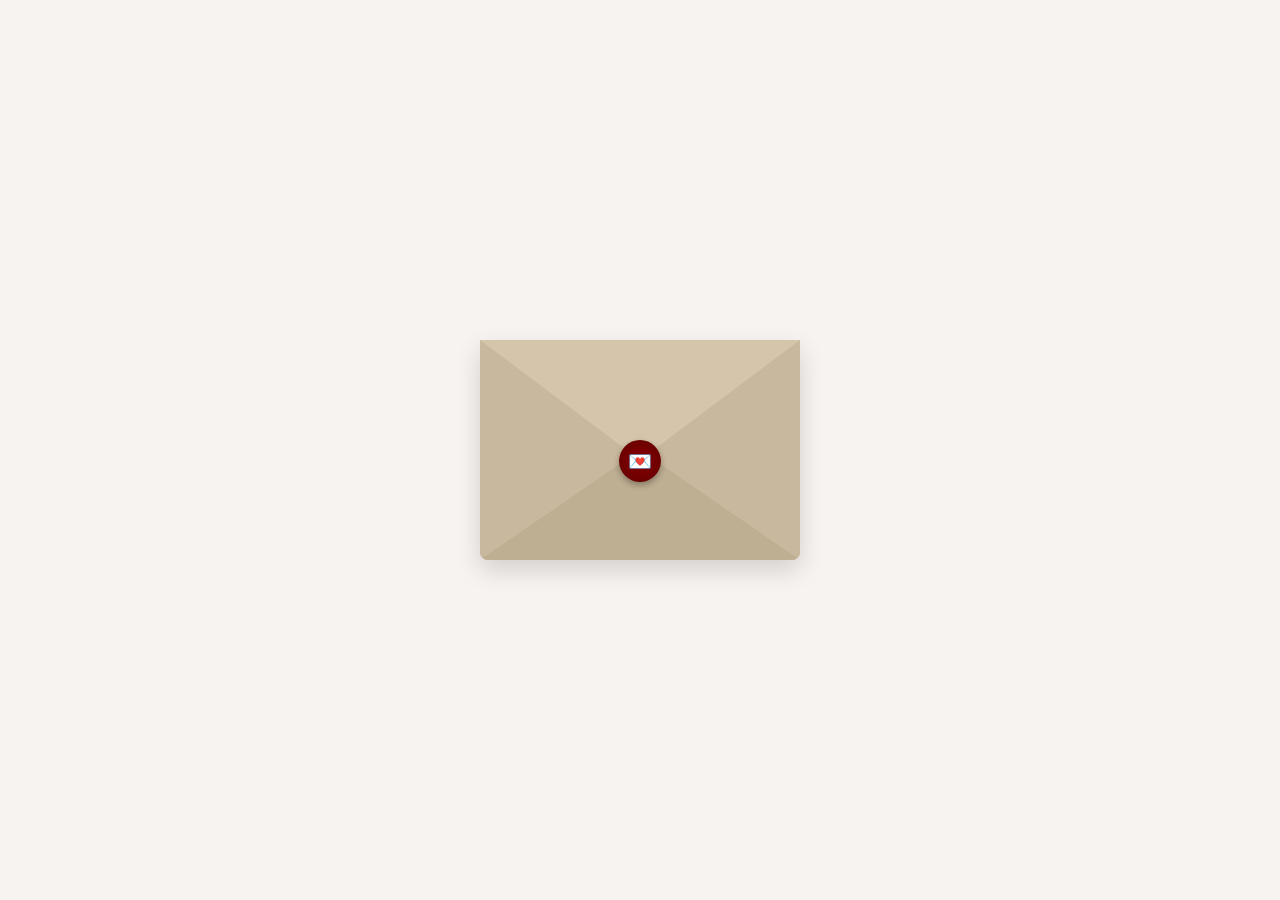
==== commit 6e1090bf: "Add birthday invitation HTML structure and styles" ====
--- a/index.html
+++ b/index.html
@@ -1,4704 +1,627 @@
 <!DOCTYPE html>
 <html lang="en">
 <head>
-<meta charset="UTF-8">
-
-<meta name="viewport"
-      content="width=device-width,
-               initial-scale=1,
-               maximum-scale=1,
-               user-scalable=no,
-               viewport-fit=cover">
-
-<meta name="theme-color" content="#06100d">
-<meta name="apple-mobile-web-app-capable" content="yes">
-<meta name="apple-mobile-web-app-status-bar-style" content="black-translucent">
-
-<title>MISSION 3 — THE FINAL EXPEDITION</title>
-
-<style>
-/* =========================================================
-   MISSION 3
-   MOBILE-FIRST
-   SINGLE FILE
-   NO ASSETS
-   NO GAME.JS
-   NO STYLE.CSS
-   ========================================================= */
-
-*{
-    box-sizing:border-box;
-    -webkit-tap-highlight-color:transparent;
-}
-
-html,
-body{
-    width:100%;
-    height:100%;
-    margin:0;
-    padding:0;
-    overflow:hidden;
-    background:#020807;
-    color:#f3efe2;
-    font-family:
-        -apple-system,
-        BlinkMacSystemFont,
-        "Segoe UI",
-        Arial,
-        sans-serif;
-}
-
-body{
-    overscroll-behavior:none;
-}
-
-button,
-input{
-    font:inherit;
-}
-
-button{
-    appearance:none;
-    -webkit-appearance:none;
-    cursor:pointer;
-}
-
-#app{
-    position:relative;
-    width:100%;
-    height:100svh;
-    min-height:100svh;
-    overflow:hidden;
-
-    background:
-        radial-gradient(
-            circle at 50% 8%,
-            rgba(69,99,110,.25),
-            transparent 32%
-        ),
-        linear-gradient(
-            180deg,
-            #02070b 0%,
-            #06141a 45%,
-            #071a16 72%,
-            #020907 100%
-        );
-}
-
-/* =========================================================
-   ATMOSPHERE
-   ========================================================= */
-
-.stars{
-    position:absolute;
-    inset:0;
-    pointer-events:none;
-    opacity:.7;
-}
-
-.star{
-    position:absolute;
-    width:2px;
-    height:2px;
-    border-radius:50%;
-    background:#fff7d0;
-    box-shadow:0 0 6px rgba(255,247,208,.45);
-    animation:twinkle 3s ease-in-out infinite;
-}
-
-.star:nth-child(1){left:8%;top:12%;animation-delay:.2s}
-.star:nth-child(2){left:18%;top:23%;animation-delay:1s}
-.star:nth-child(3){left:31%;top:9%;animation-delay:1.8s}
-.star:nth-child(4){left:43%;top:17%;animation-delay:.7s}
-.star:nth-child(5){left:57%;top:8%;animation-delay:2s}
-.star:nth-child(6){left:68%;top:21%;animation-delay:1.3s}
-.star:nth-child(7){left:78%;top:12%;animation-delay:.4s}
-.star:nth-child(8){left:90%;top:27%;animation-delay:2.2s}
-.star:nth-child(9){left:14%;top:37%;animation-delay:1.5s}
-.star:nth-child(10){left:37%;top:32%;animation-delay:.9s}
-.star:nth-child(11){left:61%;top:34%;animation-delay:2.4s}
-.star:nth-child(12){left:84%;top:40%;animation-delay:.6s}
-
-@keyframes twinkle{
-    0%,100%{
-        opacity:.25;
-        transform:scale(.7);
-    }
-    50%{
-        opacity:1;
-        transform:scale(1.25);
-    }
-}
-
-.moon{
-    position:absolute;
-    width:78px;
-    height:78px;
-    right:12%;
-    top:7%;
-    border-radius:50%;
-    background:
-        radial-gradient(
-            circle at 35% 30%,
-            #fffdf0,
-            #f1e6b6 62%,
-            #c8b979 100%
-        );
-    box-shadow:
-        0 0 40px rgba(242,229,174,.18);
-}
-
-.moon:after{
-    content:"";
-    position:absolute;
-    width:72px;
-    height:72px;
-    left:21px;
-    top:-5px;
-    border-radius:50%;
-    background:#06141a;
-}
-
-/* =========================================================
-   DISTANT MOUNTAINS
-   ========================================================= */
-
-.mountains{
-    position:absolute;
-    left:0;
-    right:0;
-    bottom:19%;
-    height:32%;
-    pointer-events:none;
-}
-
-.mountain{
-    position:absolute;
-    bottom:0;
-    width:0;
-    height:0;
-    border-left:95px solid transparent;
-    border-right:95px solid transparent;
-    border-bottom:145px solid #04100d;
-}
-
-.m1{
-    left:-55px;
-    transform:scale(1.15);
-}
-
-.m2{
-    left:15%;
-    transform:scale(1.55);
-}
-
-.m3{
-    left:45%;
-    transform:scale(1.1);
-}
-
-.m4{
-    right:-60px;
-    transform:scale(1.5);
-}
-
-/* =========================================================
-   TREE SILHOUETTES
-   ========================================================= */
-
-.trees{
-    position:absolute;
-    left:0;
-    right:0;
-    bottom:13%;
-    height:28%;
-    pointer-events:none;
-}
-
-.tree{
-    position:absolute;
-    bottom:0;
-    width:0;
-    height:0;
-    border-left:24px solid transparent;
-    border-right:24px solid transparent;
-    border-bottom:80px solid #03100c;
-}
-
-.tree:after{
-    content:"";
-    position:absolute;
-    left:-20px;
-    top:28px;
-    width:40px;
-    height:60px;
-    border-left:20px solid transparent;
-    border-right:20px solid transparent;
-    border-bottom:68px solid #03100c;
-}
-
-.t1{left:3%;transform:scale(.7)}
-.t2{left:12%;transform:scale(1)}
-.t3{left:24%;transform:scale(.65)}
-.t4{left:72%;transform:scale(.9)}
-.t5{left:83%;transform:scale(.7)}
-.t6{right:2%;transform:scale(1.2)}
-
-/* =========================================================
-   GROUND
-   ========================================================= */
-
-.ground{
-    position:absolute;
-    left:0;
-    right:0;
-    bottom:0;
-    height:23%;
-    background:
-        radial-gradient(
-            ellipse at 50% 0%,
-            rgba(24,65,48,.55),
-            transparent 62%
-        ),
-        linear-gradient(
-            180deg,
-            #092118,
-            #020907
-        );
-}
-
-/* =========================================================
-   CAMPFIRE
-   ========================================================= */
-
-.fire{
-    position:absolute;
-    left:8%;
-    bottom:13%;
-    width:60px;
-    height:65px;
-    pointer-events:none;
-    filter:drop-shadow(
-        0 0 15px rgba(255,150,42,.15)
-    );
-}
-
-.fireGlow{
-    position:absolute;
-    left:50%;
-    bottom:0;
-    width:72px;
-    height:45px;
-    transform:translateX(-50%);
-    border-radius:50%;
-    background:rgba(255,128,24,.13);
-    filter:blur(12px);
-}
-
-.flame{
-    position:absolute;
-    left:50%;
-    bottom:7px;
-    width:27px;
-    height:43px;
-    transform:translateX(-50%) rotate(45deg);
-    border-radius:5px 70% 5px 70%;
-    background:
-        linear-gradient(
-            135deg,
-            #fff4aa,
-            #ffbd42 45%,
-            #f06a23
-        );
-    box-shadow:
-        0 0 25px rgba(255,143,30,.45);
-    animation:flameMove 1.25s ease-in-out infinite alternate;
-}
-
-.flameInner{
-    position:absolute;
-    left:50%;
-    bottom:8px;
-    width:15px;
-    height:28px;
-    transform:translateX(-50%) rotate(45deg);
-    border-radius:5px 70% 5px 70%;
-    background:#fff2ad;
-}
-
-.log{
-    position:absolute;
-    bottom:0;
-    left:50%;
-    width:52px;
-    height:9px;
-    border-radius:10px;
-    background:#3d2617;
-    transform:translateX(-50%) rotate(12deg);
-}
-
-.log2{
-    transform:translateX(-50%) rotate(-12deg);
-}
-
-@keyframes flameMove{
-    from{
-        transform:translateX(-50%) rotate(42deg) scale(.92);
-    }
-    to{
-        transform:translateX(-50%) rotate(49deg) scale(1.08);
-    }
-}
-
-/* =========================================================
-   SCREEN
-   ========================================================= */
-
-#screen{
-    position:absolute;
-    inset:0;
-    z-index:20;
-    overflow-y:auto;
-    -webkit-overflow-scrolling:touch;
-
-    padding:
-        max(18px,env(safe-area-inset-top))
-        14px
-        max(24px,env(safe-area-inset-bottom));
-
-    display:flex;
-    justify-content:center;
-    align-items:center;
-}
-
-.panel{
-    width:min(100%,520px);
-    margin:auto;
-    padding:24px 20px;
-
-    border-radius:25px;
-
-    border:1px solid
-        rgba(225,183,91,.19);
-
-    background:
-        linear-gradient(
-            180deg,
-            rgba(8,22,19,.95),
-            rgba(3,12,11,.94)
-        );
-
-    box-shadow:
-        0 24px 70px rgba(0,0,0,.58),
-        inset 0 1px rgba(255,255,255,.035);
-
-    backdrop-filter:blur(14px);
-    -webkit-backdrop-filter:blur(14px);
-}
-
-.hidden{
-    display:none!important;
-}
-
-/* =========================================================
-   TYPOGRAPHY
-   ========================================================= */
-
-.eyebrow{
-    display:inline-block;
-
-    padding:8px 12px;
-
-    border-radius:999px;
-
-    border:1px solid
-        rgba(225,181,77,.42);
-
-    color:#e5b84f;
-
-    font-size:10px;
-    font-weight:900;
-
-    letter-spacing:2px;
-
-    margin-bottom:17px;
-}
-
-h1{
-    margin:0;
-
-    font-size:
-        clamp(38px,11vw,60px);
-
-    line-height:.9;
-
-    letter-spacing:-2.5px;
-}
-
-h2{
-    margin:7px 0 13px;
-
-    font-size:
-        clamp(26px,7vw,34px);
-
-    line-height:1.02;
-
-    letter-spacing:-.7px;
-}
-
-.gold{
-    color:#e3b44b;
-}
-
-.subtitle{
-    color:#c5d0ca;
-    font-size:14px;
-    line-height:1.55;
-}
-
-.small{
-    color:#81918a;
-    font-size:11px;
-    line-height:1.5;
-}
-
-/* =========================================================
-   TOP BAR
-   ========================================================= */
-
-.topbar{
-    display:flex;
-    justify-content:space-between;
-    align-items:center;
-    gap:10px;
-    margin-bottom:14px;
-}
-
-.badge{
-    color:#d9af52;
-    font-size:10px;
-    letter-spacing:1.5px;
-    font-weight:900;
-}
-
-.audioLabel{
-    color:#82918b;
-    font-size:9px;
-    letter-spacing:.8px;
-    white-space:nowrap;
-}
-
-/* =========================================================
-   SOUND BUTTON
-   ========================================================= */
-
-.soundButton{
-    position:fixed;
-    z-index:100;
-
-    right:
-        max(14px,env(safe-area-inset-right));
-
-    top:
-        max(14px,env(safe-area-inset-top));
-
-    width:42px;
-    height:42px;
-
-    border-radius:50%;
-
-    border:1px solid
-        rgba(231,188,83,.28);
-
-    background:rgba(4,16,13,.86);
-
-    color:#f0d486;
-
-    display:flex;
-    align-items:center;
-    justify-content:center;
-
-    box-shadow:
-        0 8px 20px rgba(0,0,0,.28);
-}
-
-/* =========================================================
-   PROGRESS
-   ========================================================= */
-
-.progress{
-    width:100%;
-    height:5px;
-
-    border-radius:999px;
-
-    background:#13251f;
-
-    overflow:hidden;
-
-    margin:
-        0 0 22px;
-}
-
-.progressBar{
-    height:100%;
-    width:0;
-
-    background:
-        linear-gradient(
-            90deg,
-            #b98730,
-            #e7bd58
-        );
-
-    border-radius:999px;
-
-    transition:
-        width .45s ease;
-}
-
-/* =========================================================
-   BUTTONS
-   ========================================================= */
-
-.btn{
-    width:100%;
-
-    min-height:54px;
-
-    border:0;
-    border-radius:16px;
-
-    padding:14px 16px;
-
-    margin-top:12px;
-
-    background:
-        linear-gradient(
-            180deg,
-            #e6bd58,
-            #c99632
-        );
-
-    color:#07100d;
-
-    font-size:14px;
-    font-weight:900;
-
-    letter-spacing:.4px;
-
-    box-shadow:
-        0 7px 0 #815d1e;
-
-    transition:
-        transform .12s ease,
-        box-shadow .12s ease;
-}
-
-.btn:active{
-    transform:translateY(5px);
-    box-shadow:
-        0 2px 0 #815d1e;
-}
-
-.btn.secondary{
-    background:#132a24;
-    color:#edf0e5;
-
-    border:1px solid
-        rgba(255,255,255,.08);
-
-    box-shadow:none;
-}
-
-/* =========================================================
-   CHALLENGE
-   ========================================================= */
-
-.challengeNumber{
-    color:#dcae4b;
-
-    font-size:10px;
-    font-weight:900;
-
-    letter-spacing:1.8px;
-}
-
-.choiceGrid{
-    display:grid;
-    grid-template-columns:1fr 1fr;
-    gap:10px;
-
-    margin-top:16px;
-}
-
-.choice{
-    min-height:102px;
-
-    padding:13px;
-
-    text-align:left;
-
-    border-radius:16px;
-
-    border:1px solid
-        rgba(255,255,255,.08);
-
-    background:
-        linear-gradient(
-            180deg,
-            #0c201a,
-            #081712
-        );
-
-    color:#eef1e8;
-
-    transition:
-        transform .12s ease,
-        border-color .15s ease,
-        background .15s ease;
-}
-
-.choice:active{
-    transform:scale(.975);
-}
-
-.choice strong{
-    display:block;
-
-    color:#e4bd68;
-
-    font-size:13px;
-
-    margin-bottom:6px;
-}
-
-.choice span{
-    display:block;
-
-    color:#9eafa7;
-
-    font-size:11px;
-
-    line-height:1.42;
-}
-
-.choice.correct{
-    border-color:#68b786;
-
-    background:
-        linear-gradient(
-            180deg,
-            #102d1f,
-            #0a2117
-        );
-}
-
-.choice.wrong{
-    border-color:#ad5b4f;
-
-    background:
-        linear-gradient(
-            180deg,
-            #2a1714,
-            #1d0e0d
-        );
-}
-
-/* =========================================================
-   FEEDBACK
-   ========================================================= */
-
-.feedback{
-    min-height:48px;
-
-    margin-top:15px;
-
-    padding:12px;
-
-    border-radius:13px;
-
-    background:#061511;
-
-    border:1px solid
-        rgba(255,255,255,.045);
-
-    color:#b7c5bd;
-
-    font-size:12px;
-
-    line-height:1.45;
-}
-
-/* =========================================================
-   WATER
-   ========================================================= */
-
-.waterScene{
-    position:relative;
-
-    height:138px;
-
-    margin:16px 0;
-
-    border-radius:17px;
-
-    overflow:hidden;
-
-    border:1px solid
-        rgba(255,255,255,.08);
-
-    background:
-        linear-gradient(
-            180deg,
-            #718e96 0%,
-            #396773 33%,
-            #103e48 65%,
-            #06232d 100%
-        );
-
-    box-shadow:
-        inset 0 0 35px rgba(0,0,0,.22);
-}
-
-.waterScene:before{
-    content:"";
-
-    position:absolute;
-
-    left:-10%;
-    top:27px;
-
-    width:120%;
-    height:25px;
-
-    border-top:
-        2px solid
-        rgba(231,246,239,.54);
-
-    border-radius:50%;
-
-    transform:
-        rotate(-2deg);
-
-    animation:
-        waterWave 2.7s ease-in-out infinite;
-}
-
-.waterScene:after{
-    content:"";
-
-    position:absolute;
-
-    left:-10%;
-    top:77px;
-
-    width:120%;
-    height:28px;
-
-    border-top:
-        2px solid
-        rgba(214,238,234,.42);
-
-    border-radius:50%;
-
-    transform:
-        rotate(2deg);
-
-    animation:
-        waterWave 3.3s ease-in-out infinite reverse;
-}
-
-@keyframes waterWave{
-    0%,100%{
-        transform:
-            translateX(-10px)
-            rotate(-2deg);
-    }
-
-    50%{
-        transform:
-            translateX(12px)
-            rotate(2deg);
-    }
-}
-
-.currentArrow{
-    position:absolute;
-
-    left:20%;
-    top:53%;
-
-    z-index:3;
-
-    color:
-        rgba(255,255,255,.68);
-
-    font-size:26px;
-
-    letter-spacing:5px;
-
-    animation:
-        currentMove 2s ease-in-out infinite alternate;
-}
-
-@keyframes currentMove{
-    from{
-        transform:translateX(0);
-    }
-
-    to{
-        transform:translateX(48px);
-    }
-}
-
-.waterLevel{
-    position:absolute;
-    right:12px;
-    bottom:10px;
-
-    z-index:4;
-
-    padding:6px 9px;
-
-    border-radius:8px;
-
-    background:
-        rgba(2,14,18,.52);
-
-    color:#dce8e2;
-
-    font-size:9px;
-    letter-spacing:1px;
-}
-
-/* =========================================================
-   SCENES
-   ========================================================= */
-
-.sceneCard{
-    position:relative;
-
-    width:100%;
-
-    height:150px;
-
-    margin:15px 0;
-
-    overflow:hidden;
-
-    border-radius:17px;
-
-    border:1px solid
-        rgba(255,255,255,.07);
-
-    background:
-        linear-gradient(
-            180deg,
-            #07141a,
-            #0b211a
-        );
-}
-
-.sceneMoon{
-    position:absolute;
-
-    width:48px;
-    height:48px;
-
-    right:13%;
-    top:12%;
-
-    border-radius:50%;
-
-    background:#e9dfb0;
-
-    box-shadow:
-        0 0 22px
-        rgba(234,223,176,.18);
-}
-
-.sceneHorizon{
-    position:absolute;
-
-    left:0;
-    right:0;
-    bottom:0;
-
-    height:45%;
-
-    background:
-        linear-gradient(
-            180deg,
-            #092019,
-            #04100c
-        );
-}
-
-.sceneTent{
-    position:absolute;
-
-    left:50%;
-    bottom:20px;
-
-    width:0;
-    height:0;
-
-    transform:translateX(-50%);
-
-    border-left:
-        58px solid transparent;
-
-    border-right:
-        58px solid transparent;
-
-    border-bottom:
-        75px solid #122c24;
-}
-
-.sceneTent:after{
-    content:"";
-
-    position:absolute;
-
-    left:-5px;
-    top:26px;
-
-    width:10px;
-    height:48px;
-
-    background:#07130f;
-}
-
-.sceneTree{
-    position:absolute;
-
-    bottom:15px;
-
-    width:0;
-    height:0;
-
-    border-left:
-        25px solid transparent;
-
-    border-right:
-        25px solid transparent;
-
-    border-bottom:
-        80px solid #04110d;
-}
-
-.sceneTree.tleft{
-    left:9%;
-}
-
-.sceneTree.tright{
-    right:8%;
-    transform:scale(1.25);
-}
-
-/* =========================================================
-   SLIDER
-   ========================================================= */
-
-.gearCard{
-    margin-top:14px;
-
-    padding:15px;
-
-    border-radius:16px;
-
-    border:1px solid
-        rgba(255,255,255,.07);
-
-    background:#081913;
-}
-
-.slider{
-    width:100%;
-
-    margin-top:11px;
-
-    accent-color:#d9ad4c;
-}
-
-.readout{
-    display:flex;
-
-    justify-content:space-between;
-
-    margin-top:7px;
-
-    color:#93a49c;
-
-    font-size:10px;
-}
-
-.readout strong{
-    color:#e1b65a;
-}
-
-/* =========================================================
-   COMPASS
-   ========================================================= */
-
-.compass{
-    position:relative;
-
-    width:166px;
-    height:166px;
-
-    margin:20px auto;
-
-    border-radius:50%;
-
-    border:
-        2px solid
-        rgba(222,181,83,.43);
-
-    background:
-        radial-gradient(
-            circle,
-            #102820 0 47%,
-            #081812 48% 100%
-        );
-
-    box-shadow:
-        0 0 35px
-        rgba(0,0,0,.4),
-        inset 0 0 25px
-        rgba(255,255,255,.025);
-}
-
-.compass:before{
-    content:"N";
-
-    position:absolute;
-
-    top:8px;
-    left:50%;
-
-    transform:
-        translateX(-50%);
-
-    color:#e0b653;
-
-    font-weight:900;
-}
-
-.compass:after{
-    content:"S";
-
-    position:absolute;
-
-    bottom:8px;
-    left:50%;
-
-    transform:
-        translateX(-50%);
-
-    color:#7c8d86;
-
-    font-weight:900;
-}
-
-.compassE{
-    position:absolute;
-
-    right:10px;
-    top:50%;
-
-    transform:
-        translateY(-50%);
-
-    color:#7c8d86;
-
-    font-weight:900;
-}
-
-.compassW{
-    position:absolute;
-
-    left:10px;
-    top:50%;
-
-    transform:
-        translateY(-50%);
-
-    color:#7c8d86;
-
-    font-weight:900;
-}
-
-.needle{
-    position:absolute;
-
-    left:50%;
-    top:50%;
-
-    width:3px;
-    height:110px;
-
-    transform:
-        translate(-50%,-50%)
-        rotate(0deg);
-
-    transform-origin:center;
-
-    transition:
-        transform .6s ease;
-}
-
-.needle:before{
-    content:"";
-
-    position:absolute;
-
-    left:-5px;
-    top:0;
-
-    border-left:
-        6px solid transparent;
-
-    border-right:
-        6px solid transparent;
-
-    border-bottom:
-        55px solid #d6a840;
-}
-
-.needle:after{
-    content:"";
-
-    position:absolute;
-
-    left:-5px;
-    bottom:0;
-
-    border-left:
-        6px solid transparent;
-
-    border-right:
-        6px solid transparent;
-
-    border-top:
-        55px solid #596962;
-}
-
-.directions{
-    display:grid;
-
-    grid-template-columns:
-        1fr 1fr;
-
-    gap:9px;
-}
-
-/* =========================================================
-   SUCCESS FLASH
-   ========================================================= */
-
-.successFlash{
-    position:fixed;
-
-    left:50%;
-    top:50%;
-
-    z-index:200;
-
-    transform:
-        translate(-50%,-50%)
-        scale(.8);
-
-    padding:15px 21px;
-
-    border-radius:999px;
-
-    background:
-        rgba(218,176,72,.96);
-
-    color:#07100c;
-
-    font-size:13px;
-    font-weight:900;
-
-    box-shadow:
-        0 14px 45px rgba(0,0,0,.42);
-
-    opacity:0;
-
-    pointer-events:none;
-
-    transition:
-        opacity .18s ease,
-        transform .18s ease;
-}
-
-.successFlash.show{
-    opacity:1;
-
-    transform:
-        translate(-50%,-50%)
-        scale(1);
-}
-
-/* =========================================================
-   FINAL
-   ========================================================= */
-
-.finalCard{
-    text-align:center;
-}
-
-.finalIcon{
-    font-size:45px;
-
-    margin-bottom:5px;
-
-    filter:
-        drop-shadow(
-            0 4px 12px
-            rgba(255,166,48,.18)
-        );
-}
-
-.finalTitle{
-    margin:10px 0 18px;
-
-    font-size:
-        clamp(38px,10.5vw,62px);
-
-    line-height:.9;
-
-    letter-spacing:-2px;
-
-    font-weight:950;
-}
-
-.finalDetails{
-    margin:20px 0;
-
-    padding:16px;
-
-    border-radius:17px;
-
-    border:1px solid
-        rgba(224,180,76,.16);
-
-    background:#071712;
-}
-
-.finalDetails div{
-    margin:9px 0;
-
-    color:#b9c7c0;
-
-    font-size:13px;
-}
-
-.finalDetails strong{
-    color:#e3b75c;
-}
-
-.countdown{
-    margin-top:25px;
-
-    color:#e2b452;
-
-    font-size:12px;
-
-    letter-spacing:2px;
-
-    font-weight:900;
-}
-
-/* =========================================================
-   RESPONSIVE
-   ========================================================= */
-
-@media(max-width:380px){
-
-    .panel{
-        padding:20px 15px;
-    }
-
-    h1{
-        font-size:36px;
-    }
-
-    h2{
-        font-size:25px;
-    }
-
-    .choiceGrid{
-        gap:8px;
-    }
-
-    .choice{
-        min-height:95px;
-        padding:11px;
-    }
-
-    .choice span{
-        font-size:10px;
-    }
-
-    .compass{
-        width:145px;
-        height:145px;
-    }
-}
-
-@media(min-width:700px){
-
-    #screen{
-        padding:30px;
-    }
-
-    .panel{
-        padding:30px;
-    }
-}
-
-@media(prefers-reduced-motion:reduce){
-
-    *,
-    *::before,
-    *::after{
-        animation:none!important;
-        transition:none!important;
-    }
-}
-</style>
+  <meta charset="UTF-8" />
+  <meta name="viewport" content="width=device-width, initial-scale=1.0" />
+  <title>Birthday Invitation</title>
+  <style>
+    /* Google Cursive Font */
+    @import url('https://fonts.googleapis.com/css2?family=Caveat:wght@600;700&display=swap');
+
+    /* Global Page Setup */
+    body {
+      background-color: #f7f3f0;
+      font-family: 'Georgia', serif;
+      display: flex;
+      justify-content: center;
+      align-items: center;
+      min-height: 100vh;
+      margin: 0;
+      overflow: hidden;
+    }
+
+    /* Outer Wrapper & Envelope Container */
+    .envelope-wrapper {
+      position: relative;
+      width: 320px;
+      height: 220px;
+      background-color: #e0d5c1;
+      border-bottom-left-radius: 8px;
+      border-bottom-right-radius: 8px;
+      box-shadow: 0 10px 25px rgba(0, 0, 0, 0.15);
+      cursor: pointer;
+      perspective: 1000px;
+    }
+
+    /* Top Flap */
+    .flap {
+      position: absolute;
+      top: 0;
+      left: 0;
+      width: 0;
+      height: 0;
+      border-left: 160px solid transparent;
+      border-right: 160px solid transparent;
+      border-top: 120px solid #d4c5ab;
+      transform-origin: top;
+      transition: transform 0.4s ease 0.2s, z-index 0.2s ease 0.4s;
+      z-index: 3;
+    }
+
+    /* Front Pocket Cover */
+    .pocket {
+      position: absolute;
+      bottom: 0;
+      left: 0;
+      width: 0;
+      height: 110px;
+      border-left: 160px solid #c8b89d;
+      border-right: 160px solid #c8b89d;
+      border-bottom: 110px solid #beae92;
+      border-bottom-left-radius: 8px;
+      border-bottom-right-radius: 8px;
+      z-index: 2;
+    }
+
+    /* Wax Seal Stamp */
+    .wax-seal {
+      position: absolute;
+      top: 100px;
+      left: 50%;
+      transform: translateX(-50%);
+      width: 42px;
+      height: 42px;
+      background: radial-gradient(circle, #8b0000 0%, #5d0000 100%);
+      border-radius: 50%;
+      box-shadow: 0 3px 6px rgba(0,0,0,0.3);
+      z-index: 4;
+      display: flex;
+      justify-content: center;
+      align-items: center;
+      color: #dfb15b;
+      font-size: 1.2rem;
+      transition: opacity 0.3s ease;
+    }
+
+    /* Card / Letter Inside */
+    .card {
+      position: absolute;
+      bottom: 10px;
+      left: 15px;
+      width: 290px;
+      background: #ffffff;
+      padding: 16px 20px;
+      box-sizing: border-box;
+      border-radius: 8px;
+      text-align: center;
+      box-shadow: 0 4px 10px rgba(0, 0, 0, 0.1);
+      opacity: 0;
+      pointer-events: none;
+      transform: translateY(0) scale(0.95);
+      
+      transition: transform 0.5s cubic-bezier(0.4, 0, 0.2, 1) 0.2s, 
+                  opacity 0.4s ease 0.2s, 
+                  z-index 0.1s ease 0.4s;
+      z-index: 1;
+    }
+
+    .card.hidden {
+      display: none !important;
+    }
+
+    /* Styling for image inside cards */
+    .card-img {
+      width: 100%;
+      height: 100px;
+      object-fit: cover;
+      border-radius: 6px;
+      margin: 6px 0;
+    }
+
+    /* Tap Hint Text */
+    .click-hint {
+      font-size: 0.65rem;
+      color: #aaa;
+      margin-top: 6px;
+      font-style: italic;
+    }
+
+    /* Card Text Styling */
+    .subtitle {
+      font-size: 0.8rem;
+      color: #e07a5f;
+      margin-bottom: 4px;
+    }
+
+    .invitation-text {
+      font-size: 0.75rem;
+      color: #666;
+      line-height: 1.3;
+      margin-bottom: 6px;
+    }
+
+    .title {
+      font-family: 'Impact', 'Arial Black', sans-serif;
+      font-size: 1.4rem;
+      color: #d64045;
+      letter-spacing: 1px;
+      text-transform: uppercase;
+      margin: 6px 0;
+    }
+
+    .date, .location {
+      font-size: 0.75rem;
+      color: #777;
+      margin: 2px 0;
+    }
+
+    /* Decorative Cursive Font Header */
+    .cursive-title {
+      font-family: 'Caveat', cursive;
+      font-size: 1.8rem;
+      color: #b54a32;
+      margin: 0;
+      line-height: 1.1;
+    }
+
+    /* Badges & Pill Tags */
+    .mission-pill {
+      display: inline-flex;
+      align-items: center;
+      justify-content: space-between;
+      gap: 12px;
+      background: #fbf7f2;
+      border: 1px solid #e2d7c5;
+      border-radius: 12px;
+      padding: 4px 14px;
+      font-size: 0.75rem;
+      font-weight: bold;
+      color: #b54a32;
+      margin: 2px 0;
+      width: 140px;
+    }
+
+    .check-icon {
+      background: #536b44;
+      color: white;
+      border-radius: 50%;
+      width: 16px;
+      height: 16px;
+      display: inline-flex;
+      align-items: center;
+      justify-content: center;
+      font-size: 0.6rem;
+    }
+
+    .status-badge {
+      display: inline-flex;
+      align-items: center;
+      gap: 8px;
+      border: 2px dashed #536b44;
+      border-radius: 8px;
+      padding: 6px 12px;
+      background: #f7f9f5;
+      margin: 6px 0;
+    }
+
+    .status-badge-text {
+      font-family: 'Impact', sans-serif;
+      font-size: 0.9rem;
+      color: #2a3a27;
+      letter-spacing: 1px;
+    }
+
+    .surprise-badge {
+      background: #fbeee9;
+      border: 1px dashed #b54a32;
+      border-radius: 12px;
+      padding: 6px 12px;
+      display: inline-block;
+      margin: 6px 0;
+    }
+
+    .dashed-divider {
+      border-bottom: 1px dashed #d5ccba;
+      margin: 8px auto;
+      width: 80%;
+    }
+
+    /* Card 4 - Custom Schedule Layout */
+    .schedule-header {
+      font-size: 0.65rem;
+      letter-spacing: 1.5px;
+      color: #3b5336;
+      font-weight: bold;
+      text-transform: uppercase;
+      margin-bottom: 2px;
+    }
+
+    .card4-title {
+      font-family: 'Impact', 'Arial Black', sans-serif;
+      font-size: 1.25rem;
+      color: #2a3a27;
+      letter-spacing: 1px;
+      text-transform: uppercase;
+      margin: 2px 0 6px 0;
+    }
+
+    .card4-footer-title {
+      font-family: 'Impact', 'Arial Black', sans-serif;
+      font-size: 0.7rem;
+      color: #2a3a27;
+      letter-spacing: 1px;
+      text-transform: uppercase;
+      margin: 4px 0 2px 0;
+    }
+
+    .schedule-container {
+      display: flex;
+      flex-direction: column;
+      gap: 6px;
+      margin: 8px 0;
+    }
+
+    .schedule-row {
+      display: flex;
+      align-items: center;
+      justify-content: space-between;
+      padding-bottom: 5px;
+      border-bottom: 1px dashed #d5ccba;
+    }
+
+    .schedule-row:last-child {
+      border-bottom: none;
+    }
+
+    .row-left {
+      display: flex;
+      align-items: center;
+      gap: 8px;
+    }
+
+    .icon-circle {
+      width: 24px;
+      height: 24px;
+      border-radius: 50%;
+      display: flex;
+      align-items: center;
+      justify-content: center;
+      font-size: 0.75rem;
+    }
+
+    .bg-red { background-color: #a34832; }
+    .bg-green { background-color: #536b44; }
+
+    .schedule-code {
+      font-weight: bold;
+      font-size: 0.85rem;
+      color: #a34832;
+    }
+
+    .schedule-label {
+      font-size: 0.8rem;
+      color: #333;
+      font-weight: bold;
+    }
+
+    .doodle-icon {
+      font-size: 0.85rem;
+    }
+
+    /* Mission Button Styling for Card 5 */
+    .mission-btn {
+      display: inline-block;
+      margin-top: 10px;
+      padding: 10px 18px;
+      background-color: #d64045;
+      color: #ffffff;
+      font-family: 'Impact', 'Arial Black', sans-serif;
+      font-size: 0.85rem;
+      letter-spacing: 1px;
+      text-decoration: none;
+      border-radius: 20px;
+      box-shadow: 0 4px 8px rgba(214, 64, 69, 0.3);
+      transition: background-color 0.2s, transform 0.2s;
+    }
+
+    .mission-btn:hover {
+      background-color: #b53237;
+      transform: scale(1.03);
+    }
+
+    /* ==================================
+       OPEN STATE (ANIMATION SEQUENCE)
+       ================================== */
+
+    .envelope-wrapper.open .wax-seal {
+      opacity: 0;
+    }
+
+    .envelope-wrapper.open .flap {
+      transform: rotateX(180deg);
+      z-index: 0;
+      transition: transform 0.4s ease 0s, z-index 0.1s ease 0.2s;
+    }
+
+    .envelope-wrapper.open .card {
+      opacity: 1;
+      pointer-events: auto;
+      transform: translateY(-50px) scale(1.05);
+      z-index: 5;
+    }
+
+  </style>
 </head>
-
 <body>
 
-<div id="app">
-
-    <div class="stars">
-        <span class="star"></span>
-        <span class="star"></span>
-        <span class="star"></span>
-        <span class="star"></span>
-        <span class="star"></span>
-        <span class="star"></span>
-        <span class="star"></span>
-        <span class="star"></span>
-        <span class="star"></span>
-        <span class="star"></span>
-        <span class="star"></span>
-        <span class="star"></span>
+  <!-- Envelope Wrapper -->
+  <div class="envelope-wrapper" onclick="toggleEnvelope(this)">
+    <div class="flap"></div>
+    <div class="pocket"></div>
+    <div class="wax-seal">💌</div>
+
+    <!-- First Card -->
+    <div class="card" id="card1" onclick="nextCard(event, 1)">
+      <div class="cursive-title">Happy Birthday<br>Birthday Boy! ❤️</div>
+      
+      <div class="invitation-text" style="margin-top: 6px;">
+        I’ve decided you deserve something a little more exciting than just cake…<br><br>
+        So pack your bags, birthday boy. 😗
+      </div>
+      
+      <div class="title" style="color: #b54a32; font-size: 1.1rem; margin: 2px 0 0 0;">⛺ YOU’RE GOING</div>
+      <div class="title" style="color: #2a3a27; font-size: 1.5rem; margin-top: 0;">CAMPING WITH ME!</div>
+      
+      <div class="dashed-divider"></div>
+      
+      <div class="date" style="font-weight: bold; color: #333;">📅 21 — 22 AUGUST 2026</div>
+      <div class="location" style="font-weight: bold; color: #333;">📍 EAST COAST PARK</div>
+      
+      <div class="invitation-text" style="font-size: 0.68rem; margin-top: 4px;">2 days • 1 adventure • just us ❤️</div>
+      
+      <div class="status-badge">
+        <span style="font-size: 1rem;">🔒</span>
+        <div style="text-align: center;">
+          <div style="font-size: 0.55rem; color: #536b44; font-weight: bold; letter-spacing: 0.5px;">ADVENTURE STATUS:</div>
+          <div class="status-badge-text">UNLOCKED</div>
+        </div>
+      </div>
+      
+      <div class="click-hint">➔ Tap to begin your adventure ↵</div>
     </div>
 
-    <div class="moon"></div>
-
-    <div class="mountains">
-        <div class="mountain m1"></div>
-        <div class="mountain m2"></div>
-        <div class="mountain m3"></div>
-        <div class="mountain m4"></div>
+    <!-- Second Card -->
+    <div class="card hidden" id="card2" onclick="nextCard(event, 2)">
+      <div class="invitation-text" style="color: #b54a32; margin-bottom: 0;">To my favourite</div>
+      <div class="cursive-title" style="font-size: 2rem;">Master Angler ❤️🎣</div>
+      
+      <img src="photo.jpg" alt="Master Angler Picture" class="card-img" style="border: 2px solid #f2dfd3;" />
+      
+      <div class="invitation-text" style="font-weight: bold; margin: 4px 0;">You’ve made it this far… ♡</div>
+      
+      <div style="display: flex; flex-direction: column; align-items: center; gap: 4px;">
+        <div class="mission-pill">
+          <span>Mission 1</span>
+          <span class="check-icon">✓</span>
+        </div>
+        <div class="mission-pill">
+          <span>Mission 2</span>
+          <span class="check-icon">✓</span>
+        </div>
+      </div>
+
+      <div class="dashed-divider"></div>
+
+      <div class="invitation-text" style="font-size: 0.7rem; line-height: 1.2;">
+        And now… we’re getting close to the end. 👀<br>
+        But before we get there,<br>
+        there’s something I want you to see…
+      </div>
+
+      <div class="cursive-title" style="font-size: 1.3rem; margin-top: 2px;">I just wanted to say… ❤️</div>
+      <div class="click-hint">( Tap to continue )</div>
     </div>
 
-    <div class="trees">
-        <div class="tree t1"></div>
-        <div class="tree t2"></div>
-        <div class="tree t3"></div>
-        <div class="tree t4"></div>
-        <div class="tree t5"></div>
-        <div class="tree t6"></div>
+    <!-- Third Card -->
+    <div class="card hidden" id="card3" onclick="nextCard(event, 3)">
+      <div class="cursive-title" style="font-size: 1.8rem;">Happy Birthday,<br>my love. ❤️</div>
+      
+      <div class="invitation-text" style="margin-top: 6px; line-height: 1.2;">
+        I know this little birthday adventure may be a little silly, but I had so much fun putting it together for you. 🥺
+      </div>
+      
+      <div class="dashed-divider"></div>
+      
+      <div class="invitation-text" style="line-height: 1.2;">
+        I wanted to give you something more than just a present —<br>
+        I wanted to create a few little moments for us to remember. ❤️
+      </div>
+
+      <div class="dashed-divider"></div>
+
+      <div class="invitation-text" style="font-weight: bold; margin-bottom: 2px;">And now… you’re almost there. 👀</div>
+
+      <div class="surprise-badge">
+        <div style="font-family: 'Impact', sans-serif; color: #b54a32; font-size: 0.85rem; letter-spacing: 0.5px;">ONE LAST SURPRISE</div>
+        <div class="cursive-title" style="font-size: 1rem; color: #b54a32;">is waiting for you… 🎁</div>
+      </div>
+
+      <div class="invitation-text" style="margin-top: 2px;">
+        So take a deep breath,<br>birthday boy… ♡
+      </div>
+
+      <div class="title" style="color: #2a3a27; font-size: 1.1rem; margin: 2px 0;">YOUR ADVENTURE AWAITS. ❤️</div>
+      <div class="click-hint">✦ Tap to see what’s waiting for you ✦</div>
     </div>
 
-    <div class="ground"></div>
-
-    <div class="fire">
-        <div class="fireGlow"></div>
-        <div class="flame"></div>
-        <div class="flameInner"></div>
-        <div class="log"></div>
-        <div class="log log2"></div>
+    <!-- Fourth Card -->
+    <div class="card hidden" id="card4" onclick="nextCard(event, 4)">
+      <div class="schedule-header">🌲• THE ADVENTURE CONTINUES •🌲</div>
+      <div class="card4-title">SCHEDULE & ACTIVITIES</div>
+      
+      <img src="photo2.jpg" alt="Schedule Picture" class="card-img" />
+      
+      <div class="schedule-container">
+        <!-- Item 01 -->
+        <div class="schedule-row">
+          <div class="row-left">
+            <div class="icon-circle bg-red">🔥</div>
+            <span class="schedule-code">01</span>
+            <span class="schedule-label">Eat good food</span>
+          </div>
+          <span class="doodle-icon">🍴</span>
+        </div>
+
+        <!-- Item 02 -->
+        <div class="schedule-row">
+          <div class="row-left">
+            <div class="icon-circle bg-green">🎣</div>
+            <span class="schedule-code">02</span>
+            <span class="schedule-label">Fishing</span>
+          </div>
+          <span class="doodle-icon">🐟</span>
+        </div>
+
+        <!-- Item 03 -->
+        <div class="schedule-row">
+          <div class="row-left">
+            <div class="icon-circle bg-red">📷</div>
+            <span class="schedule-code">03</span>
+            <span class="schedule-label">Take photos</span>
+          </div>
+          <span class="doodle-icon">📸</span>
+        </div>
+
+        <!-- Item 04 -->
+        <div class="schedule-row">
+          <div class="row-left">
+            <div class="icon-circle bg-green">🎁</div>
+            <span class="schedule-code">04</span>
+            <span class="schedule-label">Open your gifts</span>
+          </div>
+          <span class="doodle-icon">✨</span>
+        </div>
+      </div>
+
+      <div class="dashed-divider"></div>
+
+      <div class="card4-footer-title">Ready for the final Adventure? ❤️</div>
+      <div class="click-hint">✦ Tap for next ✦</div>
     </div>
 
-    <button
-        class="soundButton"
-        id="soundButton"
-        aria-label="Toggle sound">
-        🔊
-    </button>
-
-    <div
-        class="successFlash"
-        id="successFlash">
-        ✓ NICE ONE!
+    <!-- Fifth Card -->
+    <div class="card hidden" id="card5" onclick="preventClose(event)">
+      <div class="subtitle">YOU’VE BEEN INVITED.</div>
+      <div class="invitation-text" style="color: #444; margin-top: 4px;">
+        But before you pack your bags…
+      </div>
+      
+      <div class="title" style="font-size: 1.1rem; color: #d64045; margin: 8px 0;">
+        🔐 FINAL MISSION AWAITS 🔐
+      </div>
+      
+      <div class="invitation-text" style="color: #666;">
+        Ready to unlock it?
+      </div>
+      
+      <a href="index2.html" target="_blank" class="mission-btn">
+        [ 🔓 ENTER MISSION 3 ]
+      </a>
     </div>
-
-
-    <main id="screen">
-
-        <!-- =================================================
-             START SCREEN
-             ================================================= -->
-
-        <section
-            class="panel"
-            id="startScreen">
-
-            <div class="eyebrow">
-                MISSION 3 • FINAL EXPEDITION
-            </div>
-
-            <h1>
-                THE FINAL<br>
-                <span class="gold">
-                    ADVENTURE
-                </span>
-            </h1>
-
-            <p class="subtitle">
-                Three final challenges stand between
-                you and the end of the mission.
-            </p>
-
-            <p class="small">
-                Read the environment.
-                Trust your instincts.
-                Finish the expedition.
-            </p>
-
-            <button
-                class="btn"
-                id="startBtn">
-
-                START THE FINAL MISSION
-
-            </button>
-
-        </section>
-
-
-        <!-- =================================================
-             GAME SCREEN
-             ================================================= -->
-
-        <section
-            class="panel hidden"
-            id="gameScreen">
-
-            <div class="topbar">
-
-                <div class="badge">
-                    MISSION 3 / FINAL
-                </div>
-
-                <div
-                    class="audioLabel"
-                    id="audioLabel">
-                    AUDIO READY
-                </div>
-
-            </div>
-
-
-            <div class="progress">
-
-                <div
-                    class="progressBar"
-                    id="progressBar">
-                </div>
-
-            </div>
-
-
-            <!-- =================================================
-                 CHALLENGE 1
-                 ================================================= -->
-
-            <div
-                id="challenge1">
-
-                <div class="challengeNumber">
-                    CHALLENGE 01 — READ THE WATER
-                </div>
-
-                <h2>
-                    READ THE WATER
-                </h2>
-
-                <p class="subtitle">
-                    The water looks calm from a distance.
-                    But a good angler knows there is more
-                    to read beneath the surface.
-                </p>
-
-
-                <!-- LEVEL 1 -->
-
-                <div
-                    class="waterScene"
-                    id="waterScene1">
-
-                    <div class="currentArrow">
-                        → →
-                    </div>
-
-                    <div class="waterLevel">
-                        LEVEL 1
-                    </div>
-
-                </div>
-
-                <div
-                    class="choiceGrid"
-                    id="waterChoices1">
-
-                    <button
-                        class="choice waterChoice"
-                        data-level="1"
-                        data-correct="true">
-
-                        <strong>
-                            🟢 CALM WATER
-                        </strong>
-
-                        <span>
-                            Smooth surface with
-                            controlled movement.
-                        </span>
-
-                    </button>
-
-                    <button
-                        class="choice waterChoice"
-                        data-level="1"
-                        data-correct="false">
-
-                        <strong>
-                            🌊 ROUGH WATER
-                        </strong>
-
-                        <span>
-                            Heavy surface disturbance
-                            and unpredictable movement.
-                        </span>
-
-                    </button>
-
-                </div>
-
-
-                <!-- LEVEL 2 -->
-
-                <div
-                    class="waterScene hidden"
-                    id="waterScene2">
-
-                    <div class="currentArrow">
-                        → → →
-                    </div>
-
-                    <div class="waterLevel">
-                        LEVEL 2
-                    </div>
-
-                </div>
-
-                <div
-                    class="choiceGrid hidden"
-                    id="waterChoices2">
-
-                    <button
-                        class="choice waterChoice"
-                        data-level="2"
-                        data-correct="true">
-
-                        <strong>
-                            ➡️ CURRENT LEFT → RIGHT
-                        </strong>
-
-                        <span>
-                            Surface movement is
-                            travelling consistently
-                            toward the right.
-                        </span>
-
-                    </button>
-
-                    <button
-                        class="choice waterChoice"
-                        data-level="2"
-                        data-correct="false">
-
-                        <strong>
-                            ⬅️ CURRENT RIGHT → LEFT
-                        </strong>
-
-                        <span>
-                            Water movement is travelling
-                            in the opposite direction.
-                        </span>
-
-                    </button>
-
-                </div>
-
-
-                <!-- LEVEL 3 -->
-
-                <div
-                    class="waterScene hidden"
-                    id="waterScene3">
-
-                    <div
-                        class="currentArrow"
-                        style="animation-direction:reverse">
-
-                        ↻
-
-                    </div>
-
-                    <div class="waterLevel">
-                        LEVEL 3
-                    </div>
-
-                </div>
-
-                <div
-                    class="choiceGrid hidden"
-                    id="waterChoices3">
-
-                    <button
-                        class="choice waterChoice"
-                        data-level="3"
-                        data-correct="true">
-
-                        <strong>
-                            🌀 EDDY
-                        </strong>
-
-                        <span>
-                            Water is rotating back
-                            against the main flow.
-                        </span>
-
-                    </button>
-
-                    <button
-                        class="choice waterChoice"
-                        data-level="3"
-                        data-correct="false">
-
-                        <strong>
-                            ➡️ STRAIGHT CURRENT
-                        </strong>
-
-                        <span>
-                            Water is moving consistently
-                            in one direction.
-                        </span>
-
-                    </button>
-
-                </div>
-
-
-                <!-- LEVEL 4 -->
-
-                <div
-                    class="waterScene hidden"
-                    id="waterScene4">
-
-                    <div class="currentArrow">
-                        → ~ →
-                    </div>
-
-                    <div class="waterLevel">
-                        LEVEL 4
-                    </div>
-
-                </div>
-
-                <div
-                    class="choiceGrid hidden"
-                    id="waterChoices4">
-
-                    <button
-                        class="choice waterChoice"
-                        data-level="4"
-                        data-correct="false">
-
-                        <strong>
-                            🔴 EXPOSED EDGE
-                        </strong>
-
-                        <span>
-                            Directly exposed to
-                            the strongest movement.
-                        </span>
-
-                    </button>
-
-                    <button
-                        class="choice waterChoice"
-                        data-level="4"
-                        data-correct="true">
-
-                        <strong>
-                            🟢 SHELTERED EDGE
-                        </strong>
-
-                        <span>
-                            Protected area beside
-                            the main flow.
-                        </span>
-
-                    </button>
-
-                </div>
-
-
-                <!-- LEVEL 5 -->
-
-                <div
-                    class="waterScene hidden"
-                    id="waterScene5">
-
-                    <div
-                        class="currentArrow"
-                        style="font-size:22px">
-
-                        → ↻ → ~ →
-
-                    </div>
-
-                    <div class="waterLevel">
-                        LEVEL 5
-                    </div>
-
-                </div>
-
-                <div
-                    class="choiceGrid hidden"
-                    id="waterChoices5">
-
-                    <button
-                        class="choice waterChoice"
-                        data-level="5"
-                        data-correct="true">
-
-                        <strong>
-                            🏆 MULTIPLE CLUES
-                        </strong>
-
-                        <span>
-                            Moderate current + protected
-                            edge + visible feeding zone.
-                        </span>
-
-                    </button>
-
-                    <button
-                        class="choice waterChoice"
-                        data-level="5"
-                        data-correct="false">
-
-                        <strong>
-                            ⚠️ STRONGEST FLOW
-                        </strong>
-
-                        <span>
-                            Choose the most turbulent
-                            section because it looks active.
-                        </span>
-
-                    </button>
-
-                </div>
-
-
-                <div
-                    class="feedback"
-                    id="feedback1">
-
-                    Study the water before
-                    making your decision.
-
-                </div>
-
-            </div>
-
-
-            <!-- =================================================
-                 CHALLENGE 2
-                 ================================================= -->
-
-            <div
-                id="challenge2"
-                class="hidden">
-
-                <div class="challengeNumber">
-                    CHALLENGE 02 — BUILD THE RIGHT SETUP
-                </div>
-
-                <h2>
-                    BUILD THE RIGHT SETUP
-                </h2>
-
-                <p class="subtitle">
-                    The conditions are changing.
-                    Your setup has to change with them.
-                </p>
-
-
-                <!-- LEVEL 1 -->
-
-                <div
-                    class="gearCard"
-                    id="gearLevel1">
-
-                    <strong>
-                        LEVEL 1 — EASY
-                    </strong>
-
-                    <p class="small">
-                        The evening is calm.
-                        What should you prioritise?
-                    </p>
-
-                    <div
-                        class="choiceGrid">
-
-                        <button
-                            class="choice gearChoice"
-                            data-level="1"
-                            data-correct="true">
-
-                            <strong>
-                                🟢 BASIC SETUP
-                            </strong>
-
-                            <span>
-                                Keep the essential gear
-                                organised and accessible.
-                            </span>
-
-                        </button>
-
-                        <button
-                            class="choice gearChoice"
-                            data-level="1"
-                            data-correct="false">
-
-                            <strong>
-                                🎒 PACK EVERYTHING
-                            </strong>
-
-                            <span>
-                                Bring every item just
-                                in case you need it.
-                            </span>
-
-                        </button>
-
-                    </div>
-
-                </div>
-
-
-                <!-- LEVEL 2 -->
-
-                <div
-                    class="gearCard hidden"
-                    id="gearLevel2">
-
-                    <strong>
-                        LEVEL 2 — EASY+
-                    </strong>
-
-                    <p class="small">
-                        A light breeze begins.
-                        How should you secure your setup?
-                    </p>
-
-                    <div
-                        class="choiceGrid">
-
-                        <button
-                            class="choice gearChoice"
-                            data-level="2"
-                            data-correct="false">
-
-                            <strong>
-                                🟡 LEAVE IT LOOSE
-                            </strong>
-
-                            <span>
-                                It is only a light breeze,
-                                so there is no need to adjust.
-                            </span>
-
-                        </button>
-
-                        <button
-                            class="choice gearChoice"
-                            data-level="2"
-                            data-correct="true">
-
-                            <strong>
-                                🟢 SECURE THE ESSENTIALS
-                            </strong>
-
-                            <span>
-                                Secure loose items and
-                                keep important gear stable.
-                            </span>
-
-                        </button>
-
-                    </div>
-
-                </div>
-
-
-                <!-- LEVEL 3 -->
-
-                <div
-                    class="gearCard hidden"
-                    id="gearLevel3">
-
-                    <strong>
-                        LEVEL 3 — MEDIUM
-                    </strong>
-
-                    <p class="small">
-                        The wind is increasing.
-                        Choose the better shelter position.
-                    </p>
-
-                    <div
-                        class="choiceGrid">
-
-                        <button
-                            class="choice gearChoice"
-                            data-level="3"
-                            data-correct="true">
-
-                            <strong>
-                                🟢 BEHIND NATURAL COVER
-                            </strong>
-
-                            <span>
-                                Use the surrounding terrain
-                                to reduce direct wind exposure.
-                            </span>
-
-                        </button>
-
-                        <button
-                            class="choice gearChoice"
-                            data-level="3"
-                            data-correct="false">
-
-                            <strong>
-                                🔴 OPEN RIDGE
-                            </strong>
-
-                            <span>
-                                Stay exposed so you can
-                                see everything around camp.
-                            </span>
-
-                        </button>
-
-                    </div>
-
-                </div>
-
-
-                <!-- LEVEL 4 -->
-
-                <div
-                    class="gearCard hidden"
-                    id="gearLevel4">
-
-                    <strong>
-                        LEVEL 4 — HARD
-                    </strong>
-
-                    <p class="small">
-                        Your equipment needs extra protection.
-                        Choose the correct priority.
-                    </p>
-
-                    <div
-                        class="choiceGrid">
-
-                        <button
-                            class="choice gearChoice"
-                            data-level="4"
-                            data-correct="false">
-
-                            <strong>
-                                🎒 COMFORT
-                            </strong>
-
-                            <span>
-                                Add more comfort items
-                                before securing the camp.
-                            </span>
-
-                        </button>
-
-                        <button
-                            class="choice gearChoice"
-                            data-level="4"
-                            data-correct="true">
-
-                            <strong>
-                                🛡️ STABILITY
-                            </strong>
-
-                            <span>
-                                Secure the shelter,
-                                equipment and essentials first.
-                            </span>
-
-                        </button>
-
-                    </div>
-
-                </div>
-
-
-                <!-- LEVEL 5 -->
-
-                <div
-                    class="gearCard hidden"
-                    id="gearLevel5">
-
-                    <strong>
-                        LEVEL 5 — EXPERT
-                    </strong>
-
-                    <p class="small">
-                        Wind, darkness and damp conditions
-                        are arriving together.
-                    </p>
-
-                    <div
-                        class="choiceGrid">
-
-                        <button
-                            class="choice gearChoice"
-                            data-level="5"
-                            data-correct="true">
-
-                            <strong>
-                                🏆 SECURE + PROTECT + ORGANISE
-                            </strong>
-
-                            <span>
-                                Stabilise the shelter,
-                                protect equipment and
-                                keep essentials accessible.
-                            </span>
-
-                        </button>
-
-                        <button
-                            class="choice gearChoice"
-                            data-level="5"
-                            data-correct="false">
-
-                            <strong>
-                                ⚠️ MOVE FAST
-                            </strong>
-
-                            <span>
-                                Ignore the conditions and
-                                focus on speed.
-                            </span>
-
-                        </button>
-
-                    </div>
-
-                </div>
-
-
-                <div
-                    class="feedback"
-                    id="feedback2">
-
-                    Prepare for the conditions,
-                    not the appearance.
-
-                </div>
-
-            </div>
-
-
-            <!-- =================================================
-                 CHALLENGE 3
-                 ================================================= -->
-
-            <div
-                id="challenge3"
-                class="hidden">
-
-                <div class="challengeNumber">
-                    CHALLENGE 03 — NIGHT NAVIGATION
-                </div>
-
-                <h2>
-                    NIGHT NAVIGATION
-                </h2>
-
-                <p class="subtitle">
-                    Darkness has settled over camp.
-                    Trust the clues around you.
-                </p>
-
-
-                <!-- LEVEL 1 -->
-
-                <div
-                    class="sceneCard"
-                    id="navScene1">
-
-                    <div class="sceneMoon"></div>
-                    <div class="sceneHorizon"></div>
-                    <div class="sceneTent"></div>
-
-                    <div class="sceneTree tleft"></div>
-                    <div class="sceneTree tright"></div>
-
-                </div>
-
-                <div
-                    class="compass">
-
-                    <div
-                        class="needle"
-                        id="needle">
-                    </div>
-
-                    <div class="compassE">
-                        E
-                    </div>
-
-                    <div class="compassW">
-                        W
-                    </div>
-
-                </div>
-
-                <p
-                    class="small"
-                    style="text-align:center">
-
-                    LEVEL 1 — The campsite
-                    is NORTH.
-
-                </p>
-
-                <div class="directions">
-
-                    <button
-                        class="choice directionChoice"
-                        data-level="1"
-                        data-correct="true">
-
-                        <strong>
-                            ↑ NORTH
-                        </strong>
-
-                        <span>
-                            Toward the campsite.
-                        </span>
-
-                    </button>
-
-                    <button
-                        class="choice directionChoice"
-                        data-level="1"
-                        data-correct="false">
-
-                        <strong>
-                            ↓ SOUTH
-                        </strong>
-
-                        <span>
-                            Away from camp.
-                        </span>
-
-                    </button>
-
-                </div>
-
-
-                <!-- NAV LEVEL 2 -->
-
-                <div
-                    class="hidden"
-                    id="navLevel2">
-
-                    <div
-                        class="sceneCard">
-
-                        <div class="sceneMoon"></div>
-                        <div class="sceneHorizon"></div>
-                        <div class="sceneTent"></div>
-
-                        <div class="sceneTree tleft"></div>
-                        <div class="sceneTree tright"></div>
-
-                    </div>
-
-                    <p
-                        class="small"
-                        style="text-align:center">
-
-                        LEVEL 2 — The water is
-                        EAST of your position.
-
-                    </p>
-
-                    <div class="directions">
-
-                        <button
-                            class="choice directionChoice"
-                            data-level="2"
-                            data-correct="true">
-
-                            <strong>
-                                → EAST
-                            </strong>
-
-                            <span>
-                                Toward the water.
-                            </span>
-
-                        </button>
-
-                        <button
-                            class="choice directionChoice"
-                            data-level="2"
-                            data-correct="false">
-
-                            <strong>
-                                ← WEST
-                            </strong>
-
-                            <span>
-                                Toward the hills.
-                            </span>
-
-                        </button>
-
-                    </div>
-
-                </div>
-
-
-                <!-- NAV LEVEL 3 -->
-
-                <div
-                    class="hidden"
-                    id="navLevel3">
-
-                    <div
-                        class="sceneCard">
-
-                        <div class="sceneMoon"></div>
-                        <div class="sceneHorizon"></div>
-                        <div class="sceneTent"></div>
-
-                        <div class="sceneTree tleft"></div>
-                        <div class="sceneTree tright"></div>
-
-                    </div>
-
-                    <p
-                        class="small"
-                        style="text-align:center">
-
-                        LEVEL 3 — The shoreline
-                        runs south-west.
-
-                    </p>
-
-                    <div class="directions">
-
-                        <button
-                            class="choice directionChoice"
-                            data-level="3"
-                            data-correct="true">
-
-                            <strong>
-                                ↙ SOUTH-WEST
-                            </strong>
-
-                            <span>
-                                Follow the shoreline.
-                            </span>
-
-                        </button>
-
-                        <button
-                            class="choice directionChoice"
-                            data-level="3"
-                            data-correct="false">
-
-                            <strong>
-                                ↗ NORTH-EAST
-                            </strong>
-
-                            <span>
-                                Move inland.
-                            </span>
-
-                        </button>
-
-                    </div>
-
-                </div>
-
-
-                <!-- NAV LEVEL 4 -->
-
-                <div
-                    class="hidden"
-                    id="navLevel4">
-
-                    <div
-                        class="sceneCard">
-
-                        <div class="sceneMoon"></div>
-                        <div class="sceneHorizon"></div>
-                        <div class="sceneTent"></div>
-
-                        <div class="sceneTree tleft"></div>
-                        <div class="sceneTree tright"></div>
-
-                    </div>
-
-                    <p
-                        class="small"
-                        style="text-align:center">
-
-                        LEVEL 4 — You are
-                        west of camp.
-
-                    </p>
-
-                    <div class="directions">
-
-                        <button
-                            class="choice directionChoice"
-                            data-level="4"
-                            data-correct="true">
-
-                            <strong>
-                                → EAST
-                            </strong>
-
-                            <span>
-                                Camp is directly
-                                east of you.
-                            </span>
-
-                        </button>
-
-                        <button
-                            class="choice directionChoice"
-                            data-level="4"
-                            data-correct="false">
-
-                            <strong>
-                                ← WEST
-                            </strong>
-
-                            <span>
-                                Further away from camp.
-                            </span>
-
-                        </button>
-
-                    </div>
-
-                </div>
-
-
-                <!-- NAV LEVEL 5 -->
-
-                <div
-                    class="hidden"
-                    id="navLevel5">
-
-                    <div
-                        class="sceneCard">
-
-                        <div class="sceneMoon"></div>
-                        <div class="sceneHorizon"></div>
-                        <div class="sceneTent"></div>
-
-                        <div class="sceneTree tleft"></div>
-                        <div class="sceneTree tright"></div>
-
-                    </div>
-
-                    <p
-                        class="small"
-                        style="text-align:center">
-
-                        LEVEL 5 — Final bearing:
-                        camp is SOUTH-EAST.
-
-                    </p>
-
-                    <div class="directions">
-
-                        <button
-                            class="choice directionChoice"
-                            data-level="5"
-                            data-correct="true">
-
-                            <strong>
-                                ↘ SOUTH-EAST
-                            </strong>
-
-                            <span>
-                                The final bearing
-                                takes you home.
-                            </span>
-
-                        </button>
-
-                        <button
-                            class="choice directionChoice"
-                            data-level="5"
-                            data-correct="false">
-
-                            <strong>
-                                ↖ NORTH-WEST
-                            </strong>
-
-                            <span>
-                                The opposite direction.
-                            </span>
-
-                        </button>
-
-                    </div>
-
-                </div>
-
-
-                <div
-                    class="feedback"
-                    id="feedback3">
-
-                    Trust your bearings.
-
-                </div>
-
-            </div>
-
-        </section>
-
-
-        <!-- =================================================
-             FINAL SCREEN
-             ================================================= -->
-
-        <section
-            class="panel finalCard hidden"
-            id="finalScreen">
-
-            <div class="finalIcon">
-                🏆
-            </div>
-
-            <div class="eyebrow">
-                MISSION COMPLETE
-            </div>
-
-            <div class="finalTitle">
-
-                YOU DID IT,<br>
-
-                <span class="gold">
-                    MASTER ANGLER.
-                </span>
-
-            </div>
-
-            <p class="subtitle">
-
-                Three challenges.
-                One final expedition.
-                And you made it all the way to the end.
-
-            </p>
-
-            <div class="finalDetails">
-
-                <div>
-                    📍
-                    <strong>
-                        EAST COAST PARK
-                    </strong>
-                </div>
-
-                <div>
-                    📅
-                    <strong>
-                        21–22 AUGUST 2026
-                    </strong>
-                </div>
-
-                <div>
-                    ⏰
-                    <strong>
-                        3:00 PM
-                    </strong>
-                </div>
-
-            </div>
-
-            <p class="subtitle">
-
-                <strong>
-                    Pack your bags.
-                </strong>
-                <br>
-
-                Bring your fishing gear.
-                <br>
-
-                And come ready for an adventure with me. ❤️
-
-            </p>
-
-            <div class="countdown">
-
-                THE COUNTDOWN BEGINS… ⏳
-
-            </div>
-
-        </section>
-
-    </main>
-
-</div>
-
-
-<script>
-/* =========================================================
-   MISSION 3
-   ALL JAVASCRIPT INSIDE INDEX.HTML
-
-   AUDIO:
-   - adventure rhythm
-   - percussion
-   - night ambience
-   - water ambience
-   - success sounds
-   - mistake sound
-   - final completion sound
-
-   IMPORTANT:
-   AudioContext is created/resumed FROM THE START BUTTON.
-   This is intentional for iPhone Safari and MacBook browsers.
-   ========================================================= */
-
-(function(){
-
-"use strict";
-
-
-/* =========================================================
-   DOM
-   ========================================================= */
-
-const startBtn =
-    document.getElementById("startBtn");
-
-const startScreen =
-    document.getElementById("startScreen");
-
-const gameScreen =
-    document.getElementById("gameScreen");
-
-const finalScreen =
-    document.getElementById("finalScreen");
-
-const soundButton =
-    document.getElementById("soundButton");
-
-const audioLabel =
-    document.getElementById("audioLabel");
-
-const progressBar =
-    document.getElementById("progressBar");
-
-const successFlash =
-    document.getElementById("successFlash");
-
-
-/* =========================================================
-   AUDIO ENGINE — MACBOOK / LAPTOP VERSION
-   ONLY THE AUDIO ENGINE IS CHANGED.
-
-   Uses Web Audio API only. No external files.
-   The START button creates/resumes the AudioContext so
-   Chrome/Safari/Edge on macOS can unlock sound immediately.
-   ========================================================= */
-
-let audioCtx = null;
-let masterGain = null;
-let musicGain = null;
-let ambienceGain = null;
-let fxGain = null;
-
-let audioStarted = false;
-let audioEnabled = true;
-
-let musicTimer = null;
-let beatTimer = null;
-let shimmerTimer = null;
-let fireTimer = null;
-
-let noiseBuffer = null;
-let ambienceStarted = false;
-
-
-function initAudio(){
-
-    if(audioCtx){
-
-        if(audioCtx.state === "suspended"){
-
-            audioCtx
-                .resume()
-                .catch(function(){});
-
+  </div>
+
+  <script>
+    let audioCtx = null;
+    let isPlaying = false;
+
+    function playNote(freq, startTime, duration, volume = 0.08) {
+      if (!audioCtx) return;
+
+      const osc = audioCtx.createOscillator();
+      const gain = audioCtx.createGain();
+
+      // Soft tone combination
+      osc.type = 'triangle'; 
+      osc.frequency.setValueAtTime(freq, startTime);
+
+      // Soft attack and smooth, long decay like dynamic acoustic strings/piano
+      gain.gain.setValueAtTime(0, startTime);
+      gain.gain.linearRampToValueAtTime(volume, startTime + 0.15);
+      gain.gain.exponentialRampToValueAtTime(0.00001, startTime + duration);
+
+      osc.connect(gain);
+      gain.connect(audioCtx.destination);
+
+      osc.start(startTime);
+      osc.stop(startTime + duration);
+    }
+
+    function playMelody() {
+      if (isPlaying) return;
+      isPlaying = true;
+
+      const AudioContext = window.AudioContext || window.webkitAudioContext;
+      audioCtx = new AudioContext();
+
+      // Soft romantic arpeggios (Cadd9 -> Am7 -> Fmaj7 -> G6)
+      const arpeggios = [
+        // C Major (warm & comforting)
+        [261.63, 329.63, 392.00, 523.25, 587.33],
+        // A Minor (gentle & romantic)
+        [220.00, 261.63, 329.63, 440.00, 523.25],
+        // F Major (dreamy)
+        [174.61, 261.63, 329.63, 392.00, 440.00],
+        // G Major (warm resolution)
+        [196.00, 246.94, 293.66, 392.00, 493.88]
+      ];
+
+      let chordIndex = 0;
+
+      function playNextArpeggio() {
+        if (!audioCtx) return;
+
+        const chord = arpeggios[chordIndex];
+        const now = audioCtx.currentTime;
+
+        // Play notes sequentially within the chord for a soft, rolling effect
+        chord.forEach((freq, idx) => {
+          const noteStart = now + (idx * 0.35);
+          playNote(freq, noteStart, 2.5, 0.07);
+        });
+
+        chordIndex = (chordIndex + 1) % arpeggios.length;
+        // Repeat arpeggiated loop every 2.4 seconds
+        setTimeout(playNextArpeggio, 2400);
+      }
+
+      playNextArpeggio();
+    }
+
+    function toggleEnvelope(wrapper) {
+      wrapper.classList.add('open');
+      playMelody();
+    }
+
+    function nextCard(event, currentNum) {
+      const wrapper = event.target.closest('.envelope-wrapper');
+
+      if (wrapper && wrapper.classList.contains('open')) {
+        event.stopPropagation();
+        
+        const currentCard = document.getElementById(`card${currentNum}`);
+        const nextCard = document.getElementById(`card${currentNum + 1}`);
+        
+        if (currentCard && nextCard) {
+          currentCard.classList.add('hidden');
+          nextCard.classList.remove('hidden');
         }
-
-        return;
-    }
-
-
-    const AC =
-        window.AudioContext ||
-        window.webkitAudioContext;
-
-
-    if(!AC){
-
-        audioLabel.textContent =
-            "AUDIO UNAVAILABLE";
-
-        return;
-    }
-
-
-    try{
-
-        audioCtx =
-            new AC({
-                latencyHint:"interactive"
-            });
-
-    }catch(e){
-
-        try{
-
-            audioCtx =
-                new AC();
-
-        }catch(err){
-
-            audioLabel.textContent =
-                "AUDIO UNAVAILABLE";
-
-            return;
-
-        }
-
-    }
-
-
-    masterGain =
-        audioCtx.createGain();
-
-    musicGain =
-        audioCtx.createGain();
-
-    ambienceGain =
-        audioCtx.createGain();
-
-    fxGain =
-        audioCtx.createGain();
-
-
-    /*
-     * Clearer MacBook mix.
-     */
-    masterGain.gain.value =
-        0.78;
-
-    musicGain.gain.value =
-        0.46;
-
-    ambienceGain.gain.value =
-        0.30;
-
-    fxGain.gain.value =
-        0.78;
-
-
-    musicGain.connect(
-        masterGain
-    );
-
-    ambienceGain.connect(
-        masterGain
-    );
-
-    fxGain.connect(
-        masterGain
-    );
-
-    masterGain.connect(
-        audioCtx.destination
-    );
-
-
-    createNoiseBuffer();
-
-    audioStarted =
-        true;
-
-
-    /*
-     * Resume while still inside
-     * the user gesture.
-     */
-    audioCtx
-        .resume()
-        .catch(function(){});
-
-}
-
-
-function createNoiseBuffer(){
-
-    if(!audioCtx){
-        return;
-    }
-
-
-    const length =
-        Math.floor(
-            audioCtx.sampleRate * 4
-        );
-
-
-    noiseBuffer =
-        audioCtx.createBuffer(
-            1,
-            length,
-            audioCtx.sampleRate
-        );
-
-
-    const data =
-        noiseBuffer.getChannelData(0);
-
-
-    let last = 0;
-
-
-    for(
-        let i=0;
-        i<length;
-        i++
-    ){
-
-        const white =
-            Math.random()*2-1;
-
-        last =
-            last*0.985 +
-            white*0.015;
-
-        data[i] =
-            last*4.0;
-
-    }
-
-}
-
-
-function tone(
-    frequency,
-    duration,
-    volume,
-    type,
-    destination,
-    slideTo
-){
-
-    if(
-        !audioCtx ||
-        !audioEnabled
-    ){
-
-        return;
-
-    }
-
-
-    const now =
-        audioCtx.currentTime;
-
-
-    const osc =
-        audioCtx.createOscillator();
-
-
-    const gain =
-        audioCtx.createGain();
-
-
-    osc.type =
-        type || "sine";
-
-
-    osc.frequency.setValueAtTime(
-        frequency,
-        now
-    );
-
-
-    if(slideTo){
-
-        osc.frequency
-            .exponentialRampToValueAtTime(
-                Math.max(
-                    20,
-                    slideTo
-                ),
-                now+duration
-            );
-
-    }
-
-
-    gain.gain.setValueAtTime(
-        0.0001,
-        now
-    );
-
-
-    gain.gain
-        .exponentialRampToValueAtTime(
-            Math.max(
-                volume,
-                0.001
-            ),
-            now+0.012
-        );
-
-
-    gain.gain
-        .exponentialRampToValueAtTime(
-            0.0001,
-            now+duration
-        );
-
-
-    osc.connect(gain);
-
-    gain.connect(
-        destination ||
-        masterGain
-    );
-
-
-    osc.start(now);
-
-    osc.stop(
-        now+
-        duration+
-        0.05
-    );
-
-}
-
-
-function adventureChord(index){
-
-    if(
-        !audioCtx ||
-        !audioEnabled
-    ){
-
-        return;
-
-    }
-
-
-    const chords = [
-
-        [196,246.94,293.66],
-
-        [174.61,220,261.63],
-
-        [146.83,220,293.66],
-
-        [164.81,246.94,329.63]
-
-    ];
-
-
-    const chord =
-        chords[
-            index %
-            chords.length
-        ];
-
-
-    chord.forEach(
-        function(freq,i){
-
-            setTimeout(
-                function(){
-
-                    tone(
-                        freq,
-                        1.15,
-                        i===0
-                            ? 0.095
-                            : 0.062,
-                        "triangle",
-                        musicGain
-                    );
-
-                },
-                i*65
-            );
-
-        }
-    );
-
-}
-
-
-function percussion(strong){
-
-    if(
-        !audioCtx ||
-        !audioEnabled
-    ){
-
-        return;
-
-    }
-
-
-    const now =
-        audioCtx.currentTime;
-
-
-    const osc =
-        audioCtx.createOscillator();
-
-
-    const gain =
-        audioCtx.createGain();
-
-
-    osc.type =
-        "sine";
-
-
-    osc.frequency.setValueAtTime(
-        strong ? 115 : 90,
-        now
-    );
-
-
-    osc.frequency
-        .exponentialRampToValueAtTime(
-            strong ? 48 : 42,
-            now+0.17
-        );
-
-
-    gain.gain.setValueAtTime(
-        0.0001,
-        now
-    );
-
-
-    gain.gain
-        .exponentialRampToValueAtTime(
-            strong ? 0.18 : 0.10,
-            now+0.008
-        );
-
-
-    gain.gain
-        .exponentialRampToValueAtTime(
-            0.0001,
-            now+0.20
-        );
-
-
-    osc.connect(gain);
-
-    gain.connect(
-        musicGain
-    );
-
-
-    osc.start(now);
-
-    osc.stop(
-        now+0.22
-    );
-
-
-    if(strong){
-
-        setTimeout(
-            function(){
-
-                tone(
-                    1350,
-                    0.055,
-                    0.035,
-                    "square",
-                    musicGain,
-                    700
-                );
-
-            },
-            105
-        );
-
-    }
-
-}
-
-
-function startAmbience(){
-
-    if(
-        !audioCtx ||
-        !noiseBuffer ||
-        ambienceStarted
-    ){
-
-        return;
-
-    }
-
-
-    ambienceStarted =
-        true;
-
-
-    /*
-     * 🌲 Soft night wind.
-     */
-
-    const windSource =
-        audioCtx.createBufferSource();
-
-    const windFilter =
-        audioCtx.createBiquadFilter();
-
-    const windGain =
-        audioCtx.createGain();
-
-
-    windSource.buffer =
-        noiseBuffer;
-
-    windSource.loop =
-        true;
-
-
-    windFilter.type =
-        "lowpass";
-
-    windFilter.frequency.value =
-        760;
-
-
-    windGain.gain.value =
-        0.20;
-
-
-    windSource.connect(
-        windFilter
-    );
-
-    windFilter.connect(
-        windGain
-    );
-
-    windGain.connect(
-        ambienceGain
-    );
-
-
-    windSource.start();
-
-
-    /*
-     * 🌊 Water ambience.
-     */
-
-    const waterSource =
-        audioCtx.createBufferSource();
-
-    const waterFilter =
-        audioCtx.createBiquadFilter();
-
-    const waterGain =
-        audioCtx.createGain();
-
-
-    waterSource.buffer =
-        noiseBuffer;
-
-    waterSource.loop =
-        true;
-
-
-    waterFilter.type =
-        "bandpass";
-
-    waterFilter.frequency.value =
-        1150;
-
-    waterFilter.Q.value =
-        0.65;
-
-
-    waterGain.gain.value =
-        0.10;
-
-
-    waterSource.connect(
-        waterFilter
-    );
-
-    waterFilter.connect(
-        waterGain
-    );
-
-    waterGain.connect(
-        ambienceGain
-    );
-
-
-    waterSource.start();
-
-
-    /*
-     * 🌊 Small water shimmer.
-     */
-
-    shimmerTimer =
-        setInterval(
-            function(){
-
-                if(
-                    !audioCtx ||
-                    !audioEnabled
-                ){
-
-                    return;
-
-                }
-
-
-                tone(
-                    480+
-                    Math.random()*650,
-                    0.28,
-                    0.022,
-                    "sine",
-                    ambienceGain
-                );
-
-            },
-            1250
-        );
-
-
-    /*
-     * 🔥 Occasional campfire crackle.
-     */
-
-    function fireCrackle(){
-
-        if(
-            !audioCtx ||
-            !audioEnabled
-        ){
-
-            return;
-
-        }
-
-
-        tone(
-            170+
-            Math.random()*600,
-            0.07,
-            0.06,
-            "triangle",
-            ambienceGain
-        );
-
-
-        fireTimer =
-            setTimeout(
-                fireCrackle,
-                1000+
-                Math.random()*2500
-            );
-
-    }
-
-
-    fireCrackle();
-
-}
-
-
-function startAdventureMusic(){
-
-    if(
-        !audioCtx ||
-        musicTimer
-    ){
-
-        return;
-
-    }
-
-
-    let chordIndex =
-        0;
-
-    let beat =
-        0;
-
-
-    const melody = [
-
-        392,
-        440,
-        523.25,
-        440,
-
-        392,
-        329.63,
-        392,
-        493.88,
-
-        523.25,
-        493.88,
-        440,
-        392,
-
-        329.63,
-        392,
-        440,
-        523.25
-
-    ];
-
-
-    adventureChord(
-        chordIndex++
-    );
-
-
-    musicTimer =
-        setInterval(
-            function(){
-
-                if(!audioEnabled){
-                    return;
-                }
-
-
-                if(
-                    beat % 16 === 0
-                ){
-
-                    adventureChord(
-                        chordIndex++
-                    );
-
-                }
-
-
-                tone(
-                    melody[
-                        beat %
-                        melody.length
-                    ],
-                    0.34,
-                    0.052,
-                    "triangle",
-                    musicGain
-                );
-
-
-                beat++;
-
-            },
-            500
-        );
-
-
-    beatTimer =
-        setInterval(
-            function(){
-
-                if(!audioEnabled){
-                    return;
-                }
-
-
-                const step =
-                    Math.floor(
-                        beat/2
-                    ) % 4;
-
-
-                percussion(
-                    step===0 ||
-                    step===2
-                );
-
-            },
-            500
-        );
-
-}
-
-
-function successSound(){
-
-    if(
-        !audioCtx ||
-        !audioEnabled
-    ){
-
-        return;
-
-    }
-
-
-    tone(
-        523.25,
-        0.18,
-        0.17,
-        "triangle",
-        fxGain
-    );
-
-
-    setTimeout(
-        function(){
-
-            tone(
-                659.25,
-                0.20,
-                0.17,
-                "triangle",
-                fxGain
-            );
-
-        },
-        90
-    );
-
-
-    setTimeout(
-        function(){
-
-            tone(
-                783.99,
-                0.38,
-                0.20,
-                "triangle",
-                fxGain
-            );
-
-        },
-        190
-    );
-
-}
-
-
-function mistakeSound(){
-
-    if(
-        !audioCtx ||
-        !audioEnabled
-    ){
-
-        return;
-
-    }
-
-
-    tone(
-        185,
-        0.18,
-        0.15,
-        "sawtooth",
-        fxGain,
-        120
-    );
-
-
-    setTimeout(
-        function(){
-
-            tone(
-                115,
-                0.25,
-                0.12,
-                "sawtooth",
-                fxGain,
-                80
-            );
-
-        },
-        100
-    );
-
-}
-
-
-function levelUpSound(){
-
-    if(
-        !audioCtx ||
-        !audioEnabled
-    ){
-
-        return;
-
-    }
-
-
-    [
-        392,
-        523.25,
-        659.25,
-        783.99
-    ].forEach(
-        function(freq,i){
-
-            setTimeout(
-                function(){
-
-                    tone(
-                        freq,
-                        0.27,
-                        0.12,
-                        "triangle",
-                        fxGain
-                    );
-
-                },
-                i*72
-            );
-
-        }
-    );
-
-}
-
-
-function finalSound(){
-
-    if(
-        !audioCtx ||
-        !audioEnabled
-    ){
-
-        return;
-
-    }
-
-
-    const notes = [
-
-        261.63,
-        329.63,
-        392,
-
-        523.25,
-        659.25,
-        783.99,
-
-        1046.50
-
-    ];
-
-
-    notes.forEach(
-        function(freq,i){
-
-            setTimeout(
-                function(){
-
-                    tone(
-                        freq,
-                        0.72,
-                        0.16,
-                        "triangle",
-                        fxGain
-                    );
-
-                },
-                i*120
-            );
-
-        }
-    );
-
-
-    setTimeout(
-        function(){
-
-            tone(
-                1318.51,
-                1.0,
-                0.09,
-                "sine",
-                fxGain
-            );
-
-        },
-        780
-    );
-
-}
-
-
-function showSuccess(text){
-
-    successFlash.textContent =
-        text ||
-        "✓ NICE ONE!";
-
-
-    successFlash.classList.add(
-        "show"
-    );
-
-
-    setTimeout(
-        function(){
-
-            successFlash.classList.remove(
-                "show"
-            );
-
-        },
-        600
-    );
-
-}
-
-
-function startAudio(){
-
-    initAudio();
-
-
-    if(!audioCtx){
-        return;
-    }
-
-
-    audioEnabled =
-        true;
-
-
-    masterGain.gain.value =
-        0.78;
-
-    musicGain.gain.value =
-        0.46;
-
-    ambienceGain.gain.value =
-        0.30;
-
-    fxGain.gain.value =
-        0.78;
-
-
-    /*
-     * Critical:
-     * resume during the START button gesture.
-     */
-
-    audioCtx
-        .resume()
-        .catch(function(){});
-
-
-    soundButton.textContent =
-        "🔊";
-
-
-    audioLabel.textContent =
-        "● ADVENTURE SOUNDTRACK";
-
-
-    startAmbience();
-
-    startAdventureMusic();
-
-}
-
-
-/*
- * macOS browsers may suspend
- * audio after tab switching.
- */
-
-document.addEventListener(
-    "visibilitychange",
-    function(){
-
-        if(
-            !document.hidden &&
-            audioCtx &&
-            audioEnabled
-        ){
-
-            audioCtx
-                .resume()
-                .catch(function(){});
-
-        }
-
-    }
-);
-
-
-window.addEventListener(
-    "focus",
-    function(){
-
-        if(
-            audioCtx &&
-            audioEnabled
-        ){
-
-            audioCtx
-                .resume()
-                .catch(function(){});
-
-        }
-
-    }
-);
-
-
-window.addEventListener(
-    "pageshow",
-    function(){
-
-        if(
-            audioCtx &&
-            audioEnabled
-        ){
-
-            audioCtx
-                .resume()
-                .catch(function(){});
-
-        }
-
-    }
-);
-
-
-/*
- * Any real user interaction can wake
- * a suspended context.
- */
-
-[
-    "pointerdown",
-    "keydown",
-    "touchstart"
-].forEach(
-    function(name){
-
-        document.addEventListener(
-            name,
-            function(){
-
-                if(
-                    audioCtx &&
-                    audioEnabled &&
-                    audioCtx.state ===
-                    "suspended"
-                ){
-
-                    audioCtx
-                        .resume()
-                        .catch(function(){});
-
-                }
-
-            },
-            {
-                passive:true
-            }
-        );
-
-    }
-);
-
-
-/* =========================================================
-   SOUND BUTTON
-   ========================================================= */
-
-soundButton.addEventListener(
-    "click",
-    function(){
-
-        if(!audioCtx){
-
-            startAudio();
-
-            return;
-
-        }
-
-
-        if(audioEnabled){
-
-            audioEnabled =
-                false;
-
-
-            masterGain.gain.value =
-                0;
-
-
-            soundButton.textContent =
-                "🔇";
-
-
-            audioLabel.textContent =
-                "SOUND OFF";
-
-        }else{
-
-            audioEnabled =
-                true;
-
-
-            masterGain.gain.value =
-                .78;
-
-
-            audioCtx
-                .resume()
-                .catch(function(){});
-
-
-            soundButton.textContent =
-                "🔊";
-
-
-            audioLabel.textContent =
-                "● ADVENTURE SOUNDTRACK";
-
-        }
-
-    }
-);
-
-
-/* =========================================================
-   START GAME
-   ========================================================= */
-
-startBtn.addEventListener(
-    "click",
-    function(){
-
-        /*
-         * IMPORTANT:
-         * This is the direct user gesture.
-         */
-
-        startAudio();
-
-
-        startScreen.classList.add(
-            "hidden"
-        );
-
-
-        gameScreen.classList.remove(
-            "hidden"
-        );
-
-
-        document
-            .getElementById("screen")
-            .scrollTop = 0;
-
-
-        startChallenge1();
-
-    }
-);
-
-
-/* =========================================================
-   CHALLENGE 1
-   ========================================================= */
-
-let waterLevel =
-    1;
-
-
-const waterFeedback =
-    document.getElementById(
-        "feedback1"
-    );
-
-
-function startChallenge1(){
-
-    waterLevel =
-        1;
-
-
-    progressBar.style.width =
-        "0%";
-
-
-    for(
-        let i=1;
-        i<=5;
-        i++
-    ){
-
-        const scene =
-            document.getElementById(
-                "waterScene"+i
-            );
-
-        const choices =
-            document.getElementById(
-                "waterChoices"+i
-            );
-
-
-        if(scene){
-            scene.classList.toggle(
-                "hidden",
-                i!==1
-            );
-        }
-
-
-        if(choices){
-            choices.classList.toggle(
-                "hidden",
-                i!==1
-            );
-        }
-
-    }
-
-
-    waterFeedback.textContent =
-        "Study the water before making your decision.";
-
-}
-
-
-document
-    .querySelectorAll(
-        ".waterChoice"
-    )
-    .forEach(
-        function(button){
-
-            button.addEventListener(
-                "click",
-                function(){
-
-                    const level =
-                        Number(
-                            button.dataset.level
-                        );
-
-
-                    if(
-                        level !==
-                        waterLevel
-                    ){
-
-                        return;
-
-                    }
-
-
-                    const correct =
-                        button.dataset.correct ===
-                        "true";
-
-
-                    document
-                        .querySelectorAll(
-                            '.waterChoice[data-level="'+
-                            level+
-                            '"]'
-                        )
-                        .forEach(
-                            function(b){
-
-                                b.classList.remove(
-                                    "correct",
-                                    "wrong"
-                                );
-
-                            }
-                        );
-
-
-                    if(correct){
-
-                        button.classList.add(
-                            "correct"
-                        );
-
-
-                        successSound();
-
-
-                        showSuccess(
-                            "✓ WATER READ!"
-                        );
-
-
-                        waterFeedback.textContent =
-                            "✓ Correct. Your reading of the water is getting sharper.";
-
-
-                        progressBar.style.width =
-                            (
-                                level /
-                                5 *
-                                33
-                            )+
-                            "%";
-
-
-                        setTimeout(
-                            function(){
-
-                                if(
-                                    level <
-                                    5
-                                ){
-
-                                    waterLevel =
-                                        level+1;
-
-
-                                    for(
-                                        let i=1;
-                                        i<=5;
-                                        i++
-                                    ){
-
-                                        const scene =
-                                            document.getElementById(
-                                                "waterScene"+i
-                                            );
-
-                                        const choices =
-                                            document.getElementById(
-                                                "waterChoices"+i
-                                            );
-
-
-                                        if(scene){
-
-                                            scene.classList.toggle(
-                                                "hidden",
-                                                i!==waterLevel
-                                            );
-
-                                        }
-
-
-                                        if(choices){
-
-                                            choices.classList.toggle(
-                                                "hidden",
-                                                i!==waterLevel
-                                            );
-
-                                        }
-
-                                    }
-
-
-                                    levelUpSound();
-
-
-                                    waterFeedback.textContent =
-                                        "New water clue. Take another look.";
-
-                                }else{
-
-                                    progressBar.style.width =
-                                        "33%";
-
-
-                                    setTimeout(
-                                        function(){
-
-                                            challenge1Complete();
-
-                                        },
-                                        350
-                                    );
-
-                                }
-
-                            },
-                            800
-                        );
-
-                    }else{
-
-                        button.classList.add(
-                            "wrong"
-                        );
-
-
-                        mistakeSound();
-
-
-                        waterFeedback.textContent =
-                            "Not quite. Slow down and read the movement of the water again.";
-
-                    }
-
-                }
-            );
-
-        }
-    );
-
-
-function challenge1Complete(){
-
-    challenge1
-        .classList
-        .add("hidden");
-
-
-    challenge2
-        .classList
-        .remove("hidden");
-
-
-    startChallenge2();
-
-}
-
-
-/* =========================================================
-   CHALLENGE 2
-   ========================================================= */
-
-let gearLevel =
-    1;
-
-
-function startChallenge2(){
-
-    gearLevel =
-        1;
-
-
-    for(
-        let i=1;
-        i<=5;
-        i++
-    ){
-
-        const card =
-            document.getElementById(
-                "gearLevel"+i
-            );
-
-
-        if(card){
-
-            card.classList.toggle(
-                "hidden",
-                i!==1
-            );
-
-        }
-
-    }
-
-
-    feedback2.textContent =
-        "Prepare for the conditions, not the appearance.";
-
-}
-
-
-document
-    .querySelectorAll(
-        ".gearChoice"
-    )
-    .forEach(
-        function(button){
-
-            button.addEventListener(
-                "click",
-                function(){
-
-                    const level =
-                        Number(
-                            button.dataset.level
-                        );
-
-
-                    if(
-                        level !==
-                        gearLevel
-                    ){
-
-                        return;
-
-                    }
-
-
-                    const correct =
-                        button.dataset.correct ===
-                        "true";
-
-
-                    document
-                        .querySelectorAll(
-                            '.gearChoice[data-level="'+
-                            level+
-                            '"]'
-                        )
-                        .forEach(
-                            function(b){
-
-                                b.classList.remove(
-                                    "correct",
-                                    "wrong"
-                                );
-
-                            }
-                        );
-
-
-                    if(correct){
-
-                        button.classList.add(
-                            "correct"
-                        );
-
-
-                        successSound();
-
-
-                        showSuccess(
-                            "✓ GOOD SETUP!"
-                        );
-
-
-                        feedback2.textContent =
-                            "✓ Correct. You're adapting your setup to the conditions.";
-
-
-                        progressBar.style.width =
-                            (
-                                33 +
-                                (level /
-                                5 *
-                                33)
-                            )+
-                            "%";
-
-
-                        setTimeout(
-                            function(){
-
-                                if(
-                                    level <
-                                    5
-                                ){
-
-                                    gearLevel =
-                                        level+1;
-
-
-                                    for(
-                                        let i=1;
-                                        i<=5;
-                                        i++
-                                    ){
-
-                                        const card =
-                                            document.getElementById(
-                                                "gearLevel"+i
-                                            );
-
-
-                                        if(card){
-
-                                            card.classList.toggle(
-                                                "hidden",
-                                                i!==gearLevel
-                                            );
-
-                                        }
-
-                                    }
-
-
-                                    levelUpSound();
-
-
-                                    feedback2.textContent =
-                                        "The conditions are getting harder. Think ahead.";
-
-                                }else{
-
-                                    progressBar.style.width =
-                                        "66%";
-
-
-                                    setTimeout(
-                                        function(){
-
-                                            challenge2Complete();
-
-                                        },
-                                        350
-                                    );
-
-                                }
-
-                            },
-                            800
-                        );
-
-                    }else{
-
-                        button.classList.add(
-                            "wrong"
-                        );
-
-
-                        mistakeSound();
-
-
-                        feedback2.textContent =
-                            "Not quite. Think practically: protect the important equipment first.";
-
-                    }
-
-                }
-            );
-
-        }
-    );
-
-
-function challenge2Complete(){
-
-    challenge2
-        .classList
-        .add("hidden");
-
-
-    challenge3
-        .classList
-        .remove("hidden");
-
-
-    startChallenge3();
-
-}
-
-
-/* =========================================================
-   CHALLENGE 3
-   ========================================================= */
-
-let navLevel =
-    1;
-
-
-function startChallenge3(){
-
-    navLevel =
-        1;
-
-
-    progressBar.style.width =
-        "66%";
-
-
-    document
-        .getElementById("navLevel2")
-        .classList
-        .add("hidden");
-
-    document
-        .getElementById("navLevel3")
-        .classList
-        .add("hidden");
-
-    document
-        .getElementById("navLevel4")
-        .classList
-        .add("hidden");
-
-    document
-        .getElementById("navLevel5")
-        .classList
-        .add("hidden");
-
-
-    document
-        .getElementById("navScene1")
-        .classList
-        .remove("hidden");
-
-
-    feedback3.textContent =
-        "Trust your bearings.";
-
-}
-
-
-document
-    .querySelectorAll(
-        ".directionChoice"
-    )
-    .forEach(
-        function(button){
-
-            button.addEventListener(
-                "click",
-                function(){
-
-                    const level =
-                        Number(
-                            button.dataset.level
-                        );
-
-
-                    if(
-                        level !==
-                        navLevel
-                    ){
-
-                        return;
-
-                    }
-
-
-                    const correct =
-                        button.dataset.correct ===
-                        "true";
-
-
-                    document
-                        .querySelectorAll(
-                            '.directionChoice[data-level="'+
-                            level+
-                            '"]'
-                        )
-                        .forEach(
-                            function(b){
-
-                                b.classList.remove(
-                                    "correct",
-                                    "wrong"
-                                );
-
-                            }
-                        );
-
-
-                    if(correct){
-
-                        button.classList.add(
-                            "correct"
-                        );
-
-
-                        successSound();
-
-
-                        showSuccess(
-                            "✓ BEARING LOCKED!"
-                        );
-
-
-                        feedback3.textContent =
-                            "✓ Correct. You read the surroundings properly.";
-
-
-                        progressBar.style.width =
-                            (
-                                66 +
-                                (level /
-                                5 *
-                                34)
-                            )+
-                            "%";
-
-
-                        setTimeout(
-                            function(){
-
-                                if(
-                                    level <
-                                    5
-                                ){
-
-                                    navLevel =
-                                        level+1;
-
-
-                                    for(
-                                        let i=2;
-                                        i<=5;
-                                        i++
-                                    ){
-
-                                        const scene =
-                                            document.getElementById(
-                                                "navLevel"+i
-                                            );
-
-
-                                        if(scene){
-
-                                            scene.classList.toggle(
-                                                "hidden",
-                                                i!==navLevel
-                                            );
-
-                                        }
-
-                                    }
-
-
-                                    if(
-                                        navLevel===2
-                                    ){
-
-                                        document
-                                            .getElementById(
-                                                "navScene1"
-                                            )
-                                            .classList
-                                            .add(
-                                                "hidden"
-                                            );
-
-                                    }
-
-
-                                    levelUpSound();
-
-
-                                    feedback3.textContent =
-                                        "The route is changing. Keep reading the clues.";
-
-                                }else{
-
-                                    progressBar.style.width =
-                                        "100%";
-
-
-                                    setTimeout(
-                                        function(){
-
-                                            completeMission();
-
-                                        },
-                                        400
-                                    );
-
-                                }
-
-                            },
-                            800
-                        );
-
-                    }else{
-
-                        button.classList.add(
-                            "wrong"
-                        );
-
-
-                        mistakeSound();
-
-
-                        feedback3.textContent =
-                            "Wrong bearing. Recheck the clue and try again.";
-
-                    }
-
-                }
-            );
-
-        }
-    );
-
-
-/* =========================================================
-   COMPLETE MISSION
-   ========================================================= */
-
-function completeMission(){
-
-    finalSound();
-
-
-    showSuccess(
-        "🏆 MISSION COMPLETE!"
-    );
-
-
-    setTimeout(
-        function(){
-
-            gameScreen.classList.add(
-                "hidden"
-            );
-
-
-            finalScreen.classList.remove(
-                "hidden"
-            );
-
-
-            document
-                .getElementById("screen")
-                .scrollTop = 0;
-
-
-            audioLabel.textContent =
-                "🏆 MISSION COMPLETE";
-
-        },
-        700
-    );
-
-}
-
-
-/* =========================================================
-   ORIENTATION
-   ========================================================= */
-
-window.addEventListener(
-    "orientationchange",
-    function(){
-
-        setTimeout(
-            function(){
-
-                document
-                    .getElementById("screen")
-                    .scrollTop = 0;
-
-            },
-            250
-        );
-
-    }
-);
-
-
-/* =========================================================
-   PREVENT DOUBLE-TAP ZOOM
-   ========================================================= */
-
-let lastTouch =
-    0;
-
-
-document.addEventListener(
-    "touchend",
-    function(event){
-
-        const now =
-            Date.now();
-
-
-        if(
-            now-lastTouch <= 300
-        ){
-
-            event.preventDefault();
-
-        }
-
-
-        lastTouch =
-            now;
-
-    },
-    {
-        passive:false
-    }
-);
-
-
-})();
-</script>
+      }
+    }
+
+    function preventClose(event) {
+      event.stopPropagation();
+    }
+  </script>
 
 </body>
 </html>
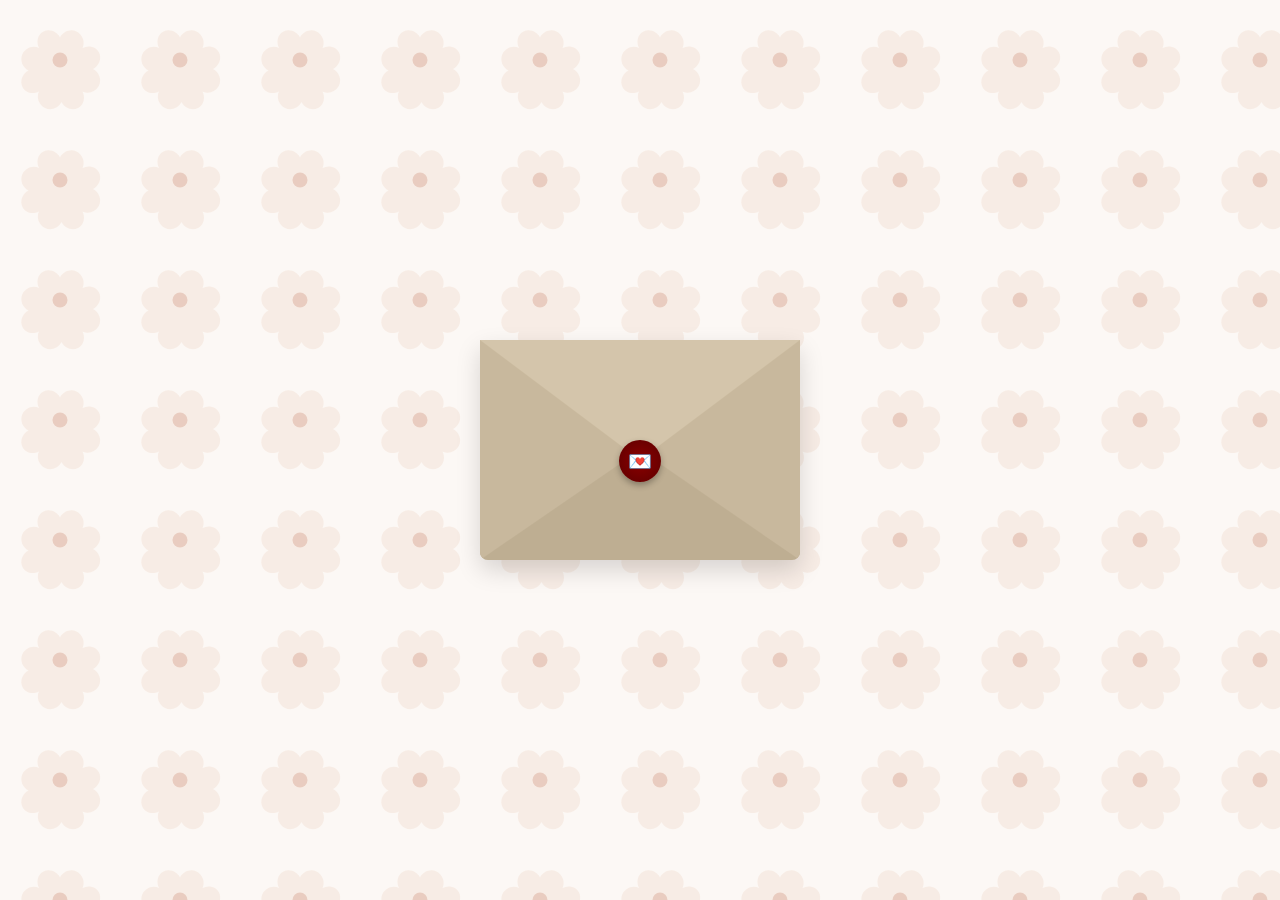
==== commit 98a9e172: "Update index.html" ====
--- a/index.html
+++ b/index.html
@@ -8,9 +8,14 @@
     /* Google Cursive Font */
     @import url('https://fonts.googleapis.com/css2?family=Caveat:wght@600;700&display=swap');
 
-    /* Global Page Setup */
+    /* Global Page Setup with Floral Background */
     body {
-      background-color: #f7f3f0;
+      background-color: #fcf8f5;
+      /* Soft repeating floral background pattern */
+      background-image: radial-gradient(#e8d5c8 1px, transparent 1px), 
+                        url("data:image/svg+xml,%3Csvg xmlns='http://www.w3.org/2000/svg' width='80' height='80' viewBox='0 0 80 80'%3E%3Cpath d='M40 25c-2-4-7-6-11-4s-5 7-3 11c-4-2-9 0-11 4s0 9 4 11c-4 2-6 7-4 11s7 5 11 3c-2 4 0 9 4 11s9 0 11-4c2 4 7 6 11 4s5-7 3-11c4 2 9 0 11-4s0-9-4-11c4-2 6-7 4-11s-7-5-11-3c2-4 0-9-4-11s-9 0-11 4z' fill='%20%23f3dfd1' fill-opacity='0.45'/%3E%3Ccircle cx='40' cy='40' r='5' fill='%20%23e0b8a6' fill-opacity='0.6'/%3E%3C/svg%3E");
+      background-repeat: repeat;
+      background-size: auto, 120px 120px;
       font-family: 'Georgia', serif;
       display: flex;
       justify-content: center;
@@ -349,10 +354,15 @@
       transform: translateY(-50px) scale(1.05);
       z-index: 5;
     }
-
   </style>
 </head>
 <body>
+
+  <!-- Audio Element -->
+  <audio id="romantic-audio" preload="auto">
+    <source src="love-letter.mp3" type="audio/mpeg">
+    <source src="music.ogg" type="audio/ogg">
+  </audio>
 
   <!-- Envelope Wrapper -->
   <div class="envelope-wrapper" onclick="toggleEnvelope(this)">
@@ -524,82 +534,25 @@
         Ready to unlock it?
       </div>
       
-      <a href="index2.html" target="_blank" class="mission-btn">
+      <a href="index2.html" target="_blank" class="mission-btn" onclick="stopAudioAndNavigate(event)">
         [ 🔓 ENTER MISSION 3 ]
       </a>
     </div>
   </div>
 
   <script>
-    let audioCtx = null;
-    let isPlaying = false;
-
-    function playNote(freq, startTime, duration, volume = 0.08) {
-      if (!audioCtx) return;
-
-      const osc = audioCtx.createOscillator();
-      const gain = audioCtx.createGain();
-
-      // Soft tone combination
-      osc.type = 'triangle'; 
-      osc.frequency.setValueAtTime(freq, startTime);
-
-      // Soft attack and smooth, long decay like dynamic acoustic strings/piano
-      gain.gain.setValueAtTime(0, startTime);
-      gain.gain.linearRampToValueAtTime(volume, startTime + 0.15);
-      gain.gain.exponentialRampToValueAtTime(0.00001, startTime + duration);
-
-      osc.connect(gain);
-      gain.connect(audioCtx.destination);
-
-      osc.start(startTime);
-      osc.stop(startTime + duration);
-    }
-
-    function playMelody() {
-      if (isPlaying) return;
-      isPlaying = true;
-
-      const AudioContext = window.AudioContext || window.webkitAudioContext;
-      audioCtx = new AudioContext();
-
-      // Soft romantic arpeggios (Cadd9 -> Am7 -> Fmaj7 -> G6)
-      const arpeggios = [
-        // C Major (warm & comforting)
-        [261.63, 329.63, 392.00, 523.25, 587.33],
-        // A Minor (gentle & romantic)
-        [220.00, 261.63, 329.63, 440.00, 523.25],
-        // F Major (dreamy)
-        [174.61, 261.63, 329.63, 392.00, 440.00],
-        // G Major (warm resolution)
-        [196.00, 246.94, 293.66, 392.00, 493.88]
-      ];
-
-      let chordIndex = 0;
-
-      function playNextArpeggio() {
-        if (!audioCtx) return;
-
-        const chord = arpeggios[chordIndex];
-        const now = audioCtx.currentTime;
-
-        // Play notes sequentially within the chord for a soft, rolling effect
-        chord.forEach((freq, idx) => {
-          const noteStart = now + (idx * 0.35);
-          playNote(freq, noteStart, 2.5, 0.07);
-        });
-
-        chordIndex = (chordIndex + 1) % arpeggios.length;
-        // Repeat arpeggiated loop every 2.4 seconds
-        setTimeout(playNextArpeggio, 2400);
+    function toggleEnvelope(wrapper) {
+      if (!wrapper.classList.contains('open')) {
+        wrapper.classList.add('open');
+        
+        const audio = document.getElementById('romantic-audio');
+        if (audio) {
+          audio.volume = 0.5;
+          audio.play().catch(error => {
+            console.log("Audio playback error:", error);
+          });
+        }
       }
-
-      playNextArpeggio();
-    }
-
-    function toggleEnvelope(wrapper) {
-      wrapper.classList.add('open');
-      playMelody();
     }
 
     function nextCard(event, currentNum) {
@@ -621,6 +574,16 @@
     function preventClose(event) {
       event.stopPropagation();
     }
+
+    function stopAudioAndNavigate(event) {
+      event.stopPropagation();
+      
+      const audio = document.getElementById('romantic-audio');
+      if (audio) {
+        audio.pause();
+        audio.currentTime = 0;
+      }
+    }
   </script>
 
 </body>
